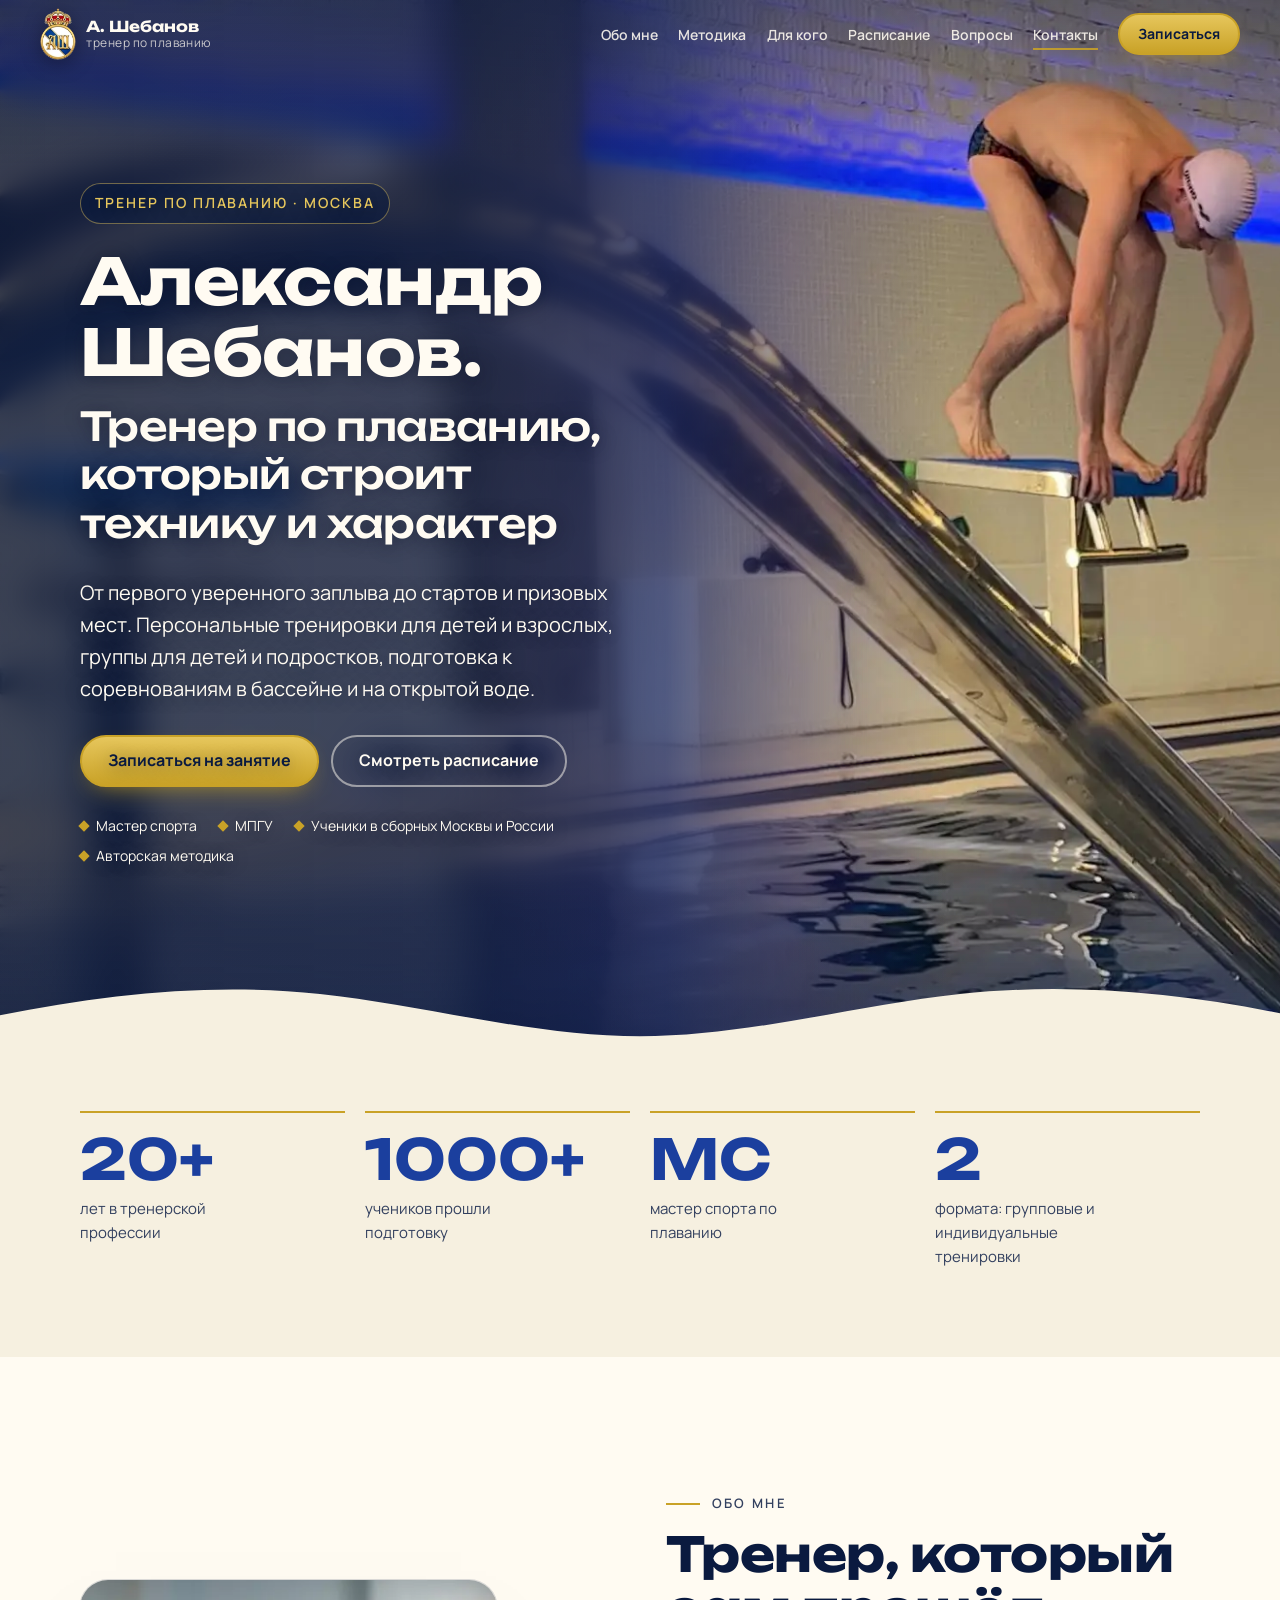
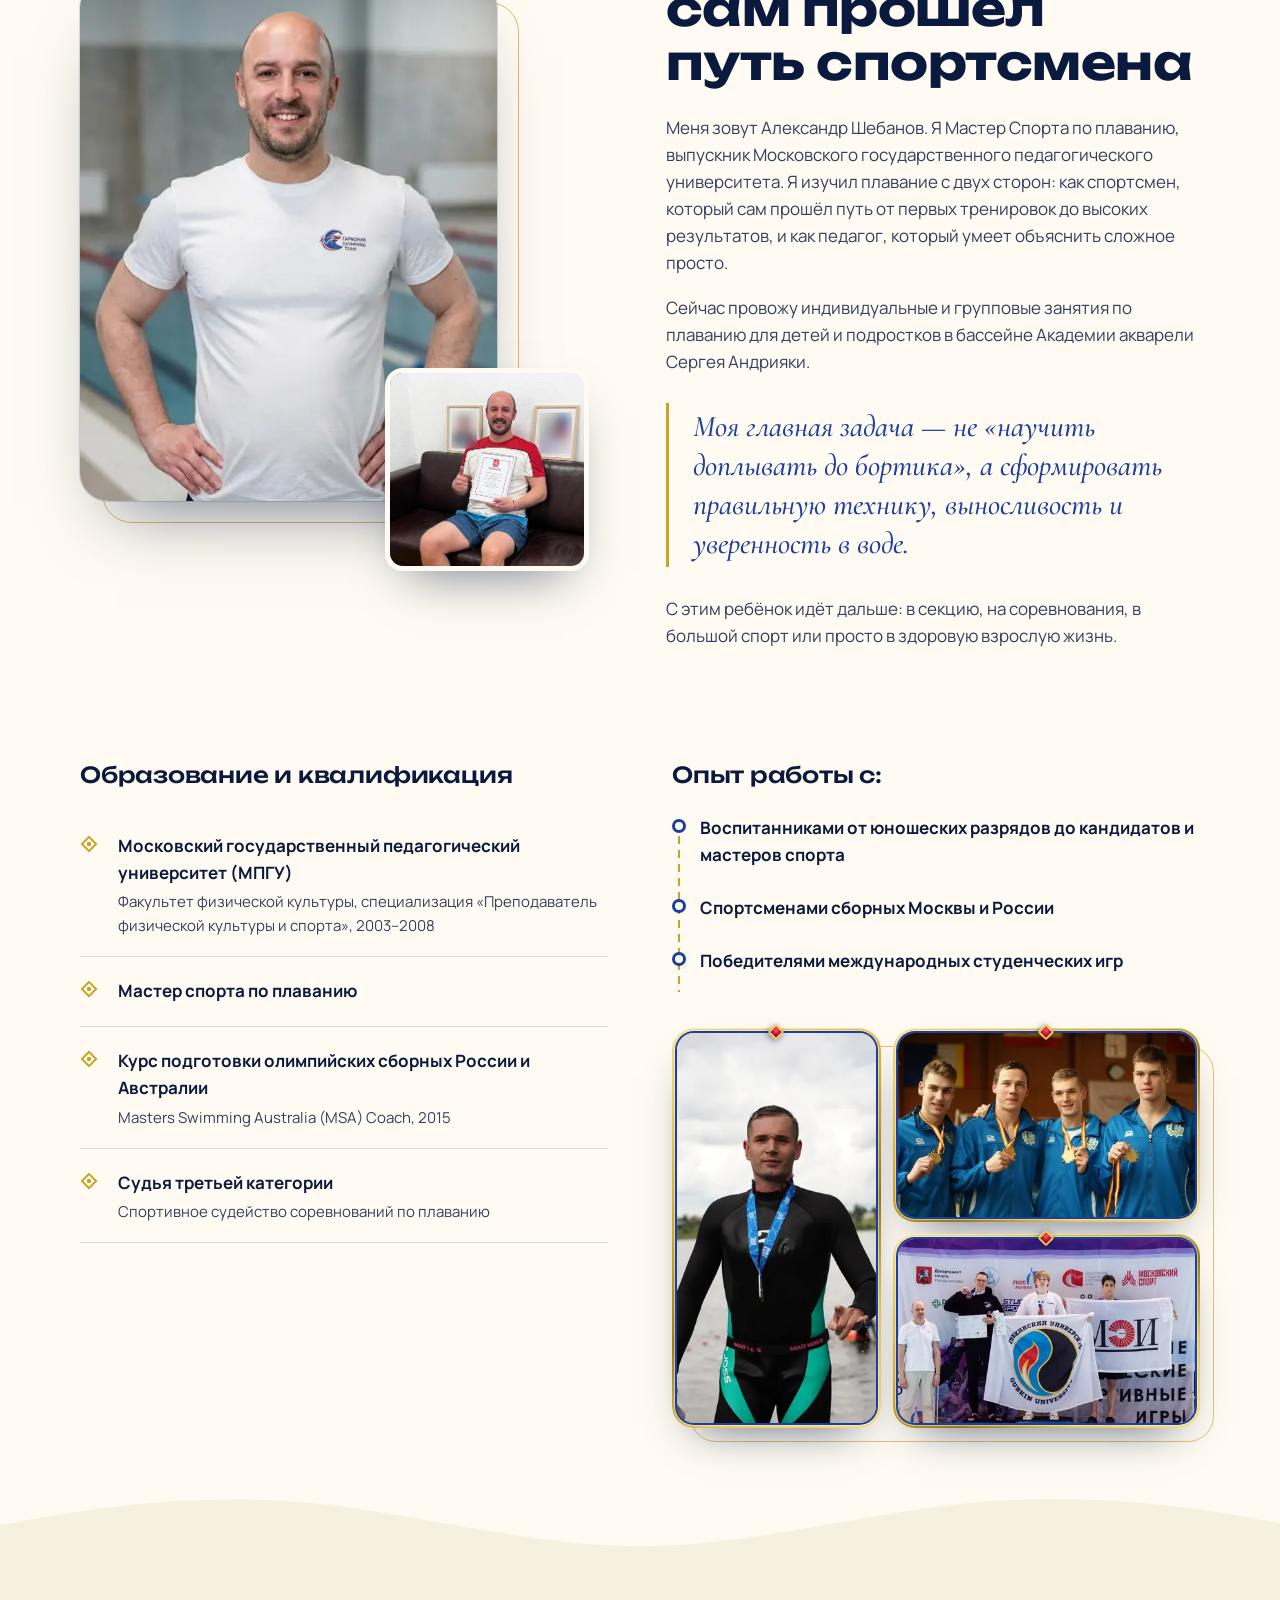
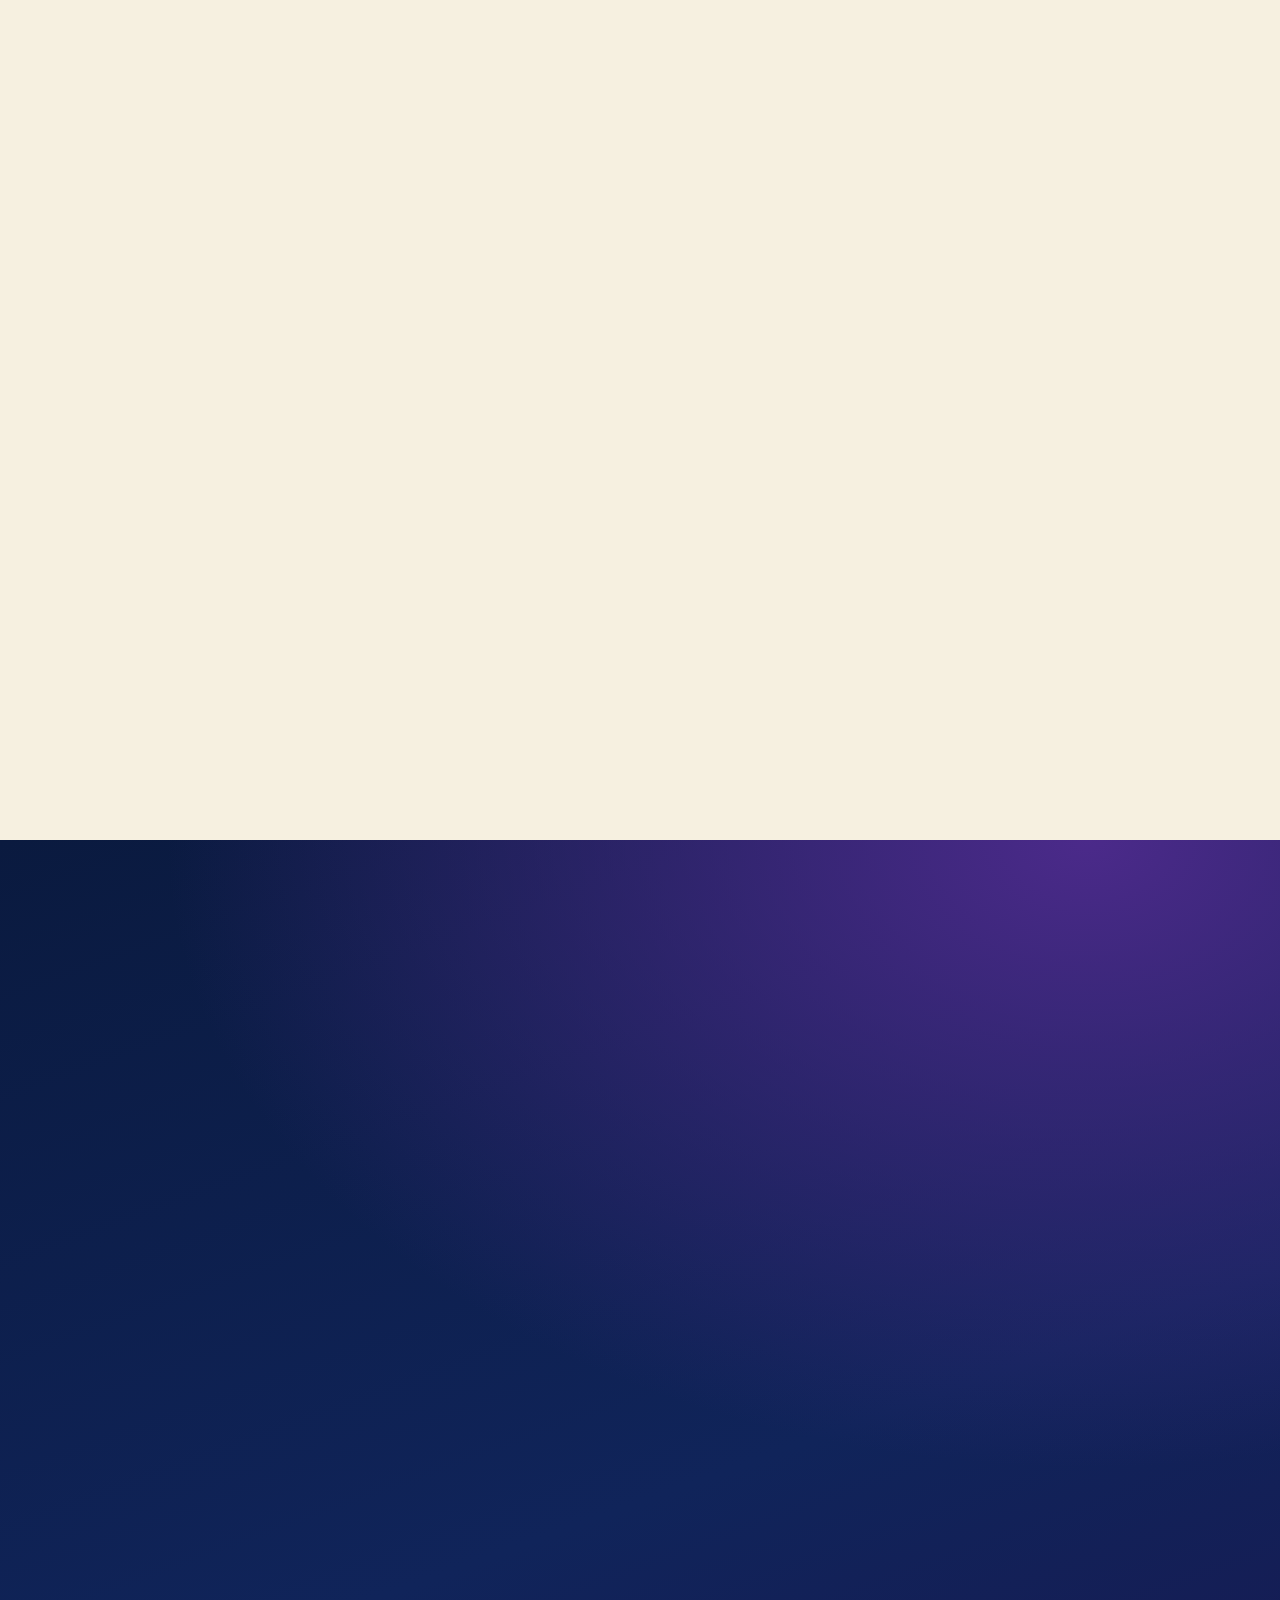
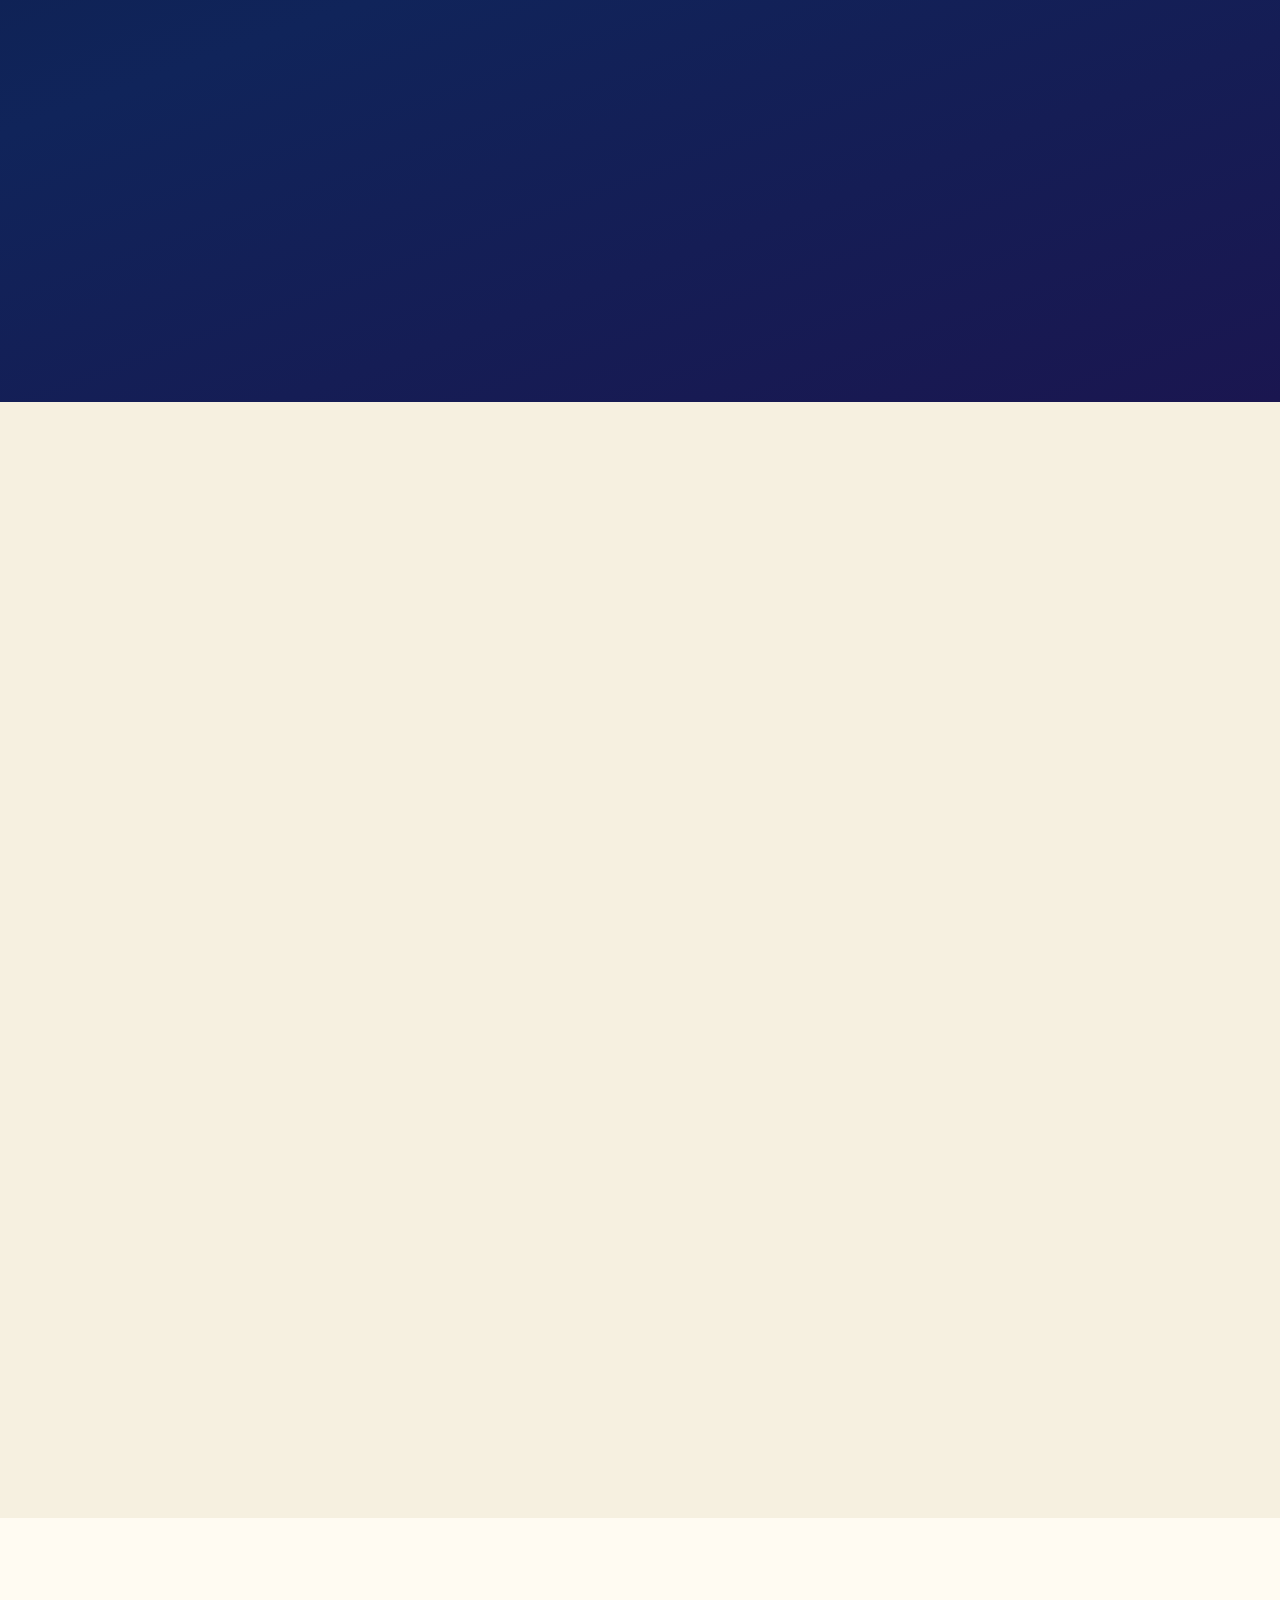
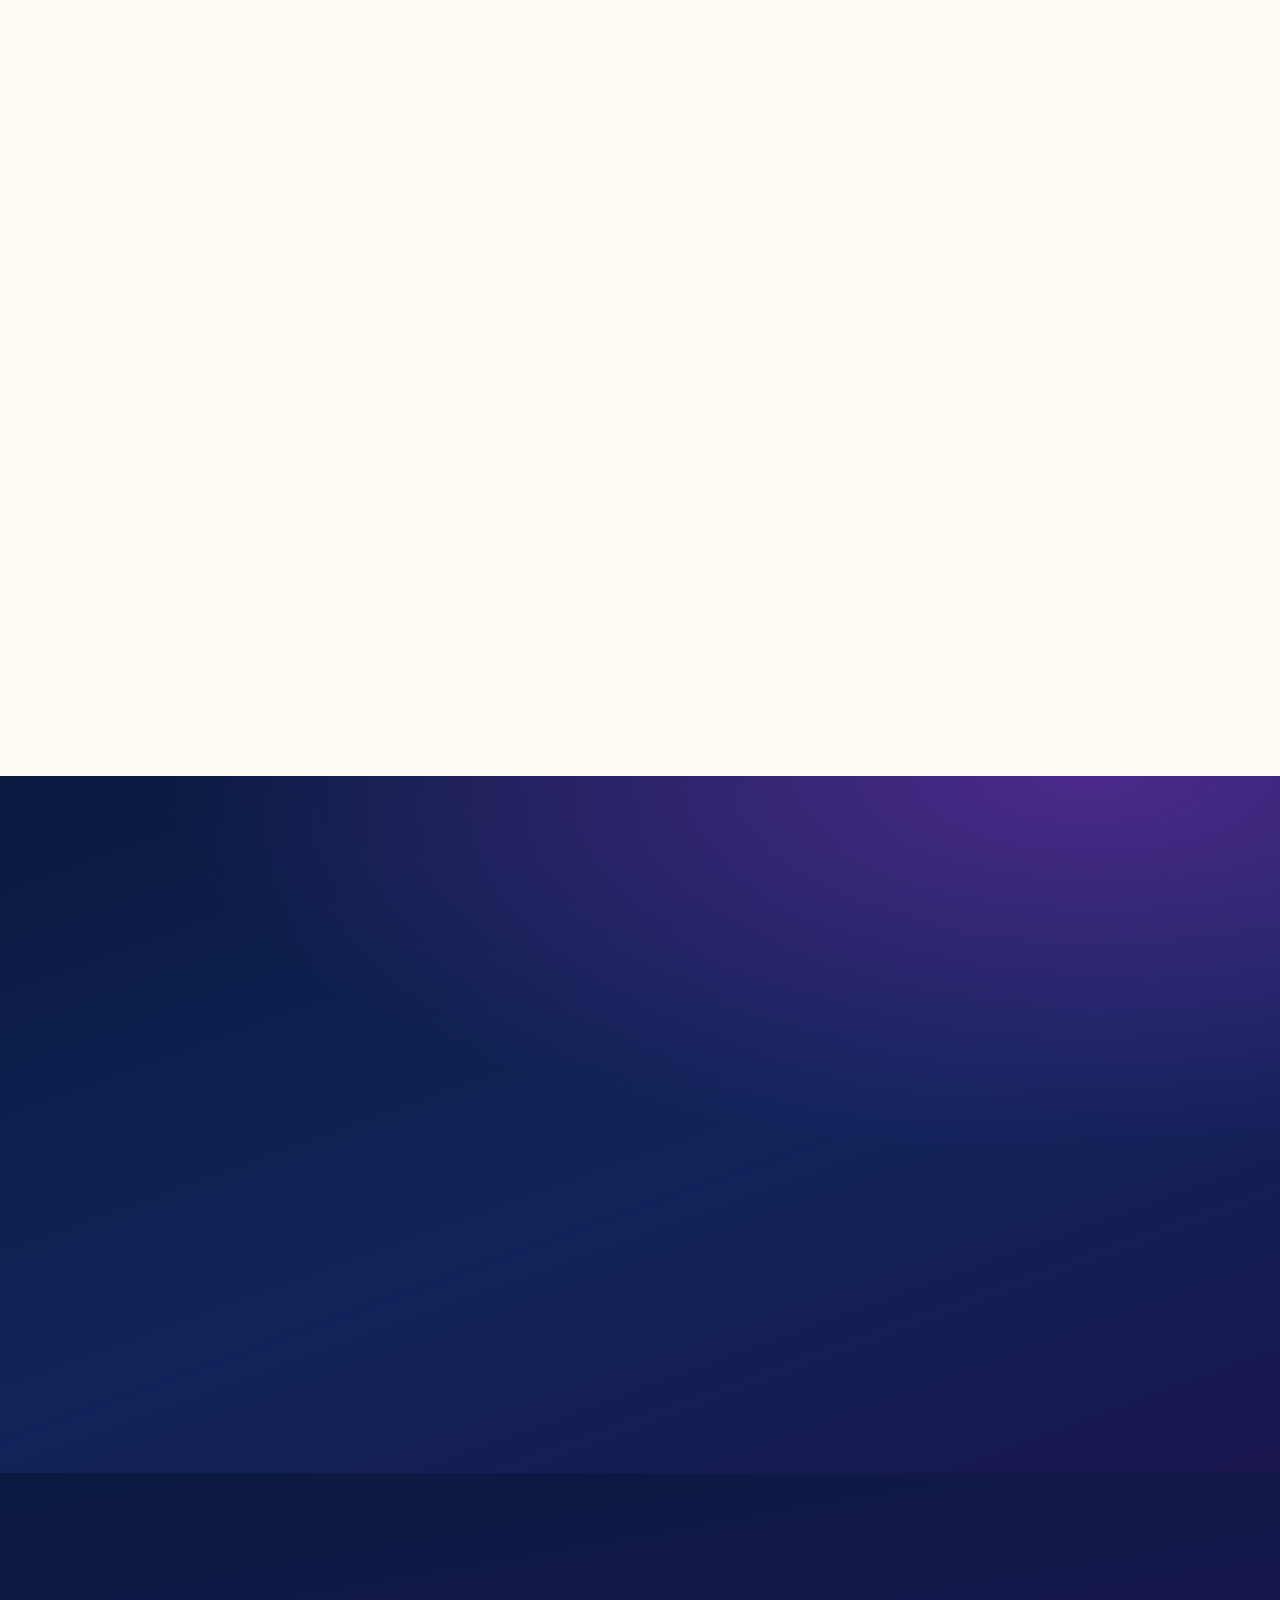
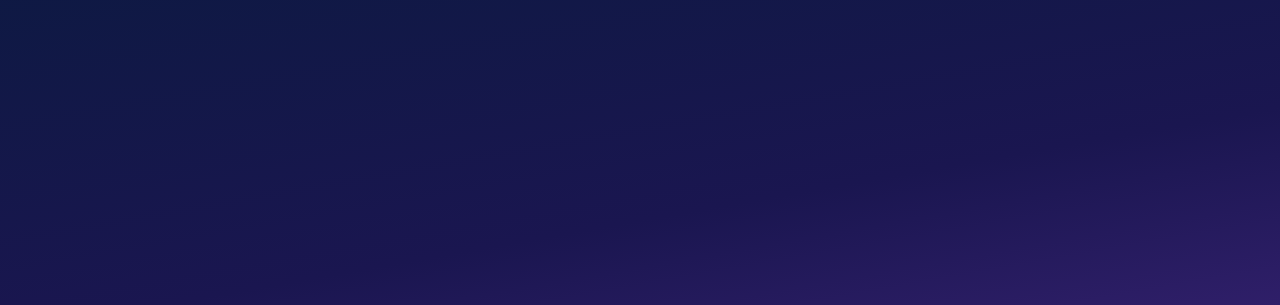
==== index.html @ d94d2ab5 "Расписание: интерактивная карта Яндекса и кнопка маршрута под ней Co-Authored-By: Claude Opus 5.5 <n" ====
<!doctype html>
<html lang="ru">
<head>
<meta charset="utf-8">
<meta name="viewport" content="width=device-width, initial-scale=1">
<title>Тренер по плаванию в Москве — Александр Шебанов | Мастер спорта, индивидуальные и групповые занятия</title>
<meta name="description" content="Александр Шебанов, мастер спорта по плаванию, стаж более 20 лет. Персональные тренировки для детей и взрослых, группы для детей и подростков, подготовка к соревнованиям, открытой воде и триатлону.">
<!-- [УТОЧНИТЬ: домен] заменить https://example.ru на реальный домен здесь, в og:url, og:image, sitemap.xml и robots.txt -->
<link rel="canonical" href="https://example.ru/">
<meta name="theme-color" content="#0A1A3F">
<link rel="icon" href="assets/img/favicon.ico" sizes="any">
<link rel="icon" href="assets/img/favicon-32.png" type="image/png" sizes="32x32">
<link rel="apple-touch-icon" href="assets/img/apple-touch-icon.png">

<meta property="og:type" content="website">
<meta property="og:locale" content="ru_RU">
<meta property="og:title" content="Александр Шебанов — тренер по плаванию в Москве">
<meta property="og:description" content="Мастер спорта по плаванию, стаж более 20 лет. Персональные и групповые тренировки, подготовка к соревнованиям и открытой воде.">
<meta property="og:url" content="https://example.ru/">
<meta property="og:image" content="https://example.ru/assets/img/og-cover.jpg">
<meta property="og:image:width" content="1200">
<meta property="og:image:height" content="630">
<meta name="twitter:card" content="summary_large_image">
<meta name="twitter:title" content="Александр Шебанов — тренер по плаванию в Москве">
<meta name="twitter:description" content="Мастер спорта по плаванию, стаж более 20 лет. Персональные и групповые тренировки.">
<meta name="twitter:image" content="https://example.ru/assets/img/og-cover.jpg">

<!-- Предзагрузка: шрифты заголовков и текста (кириллица) и обложка видео под размер экрана -->
<link rel="preload" as="font" type="font/woff2" href="assets/fonts/unbounded-cyrillic.woff2" crossorigin>
<link rel="preload" as="font" type="font/woff2" href="assets/fonts/manrope-cyrillic.woff2" crossorigin>
<link rel="preload" as="image" type="image/webp" href="assets/video/hero-poster.webp?v=c04704e5" media="(min-width: 1100px)" fetchpriority="high">
<link rel="preload" as="image" type="image/webp" href="assets/video/hero-poster-720.webp?v=66389ddc" media="(max-width: 1099px)" fetchpriority="high">
<!-- CSS_START: стили встраиваются сборкой (python tools/build.py) из assets/css/fonts.css + style.css -->
<style>@font-face{font-family:Cormorant Garamond;font-style:italic;font-weight:500;font-display:swap;src:url(assets/fonts/cormorant-garamond-cyrillic-italic.woff2) format("woff2");unicode-range:U+0301,U+0400-045F,U+0490-0491,U+04B0-04B1,U+2116}@font-face{font-family:Cormorant Garamond;font-style:italic;font-weight:500;font-display:swap;src:url(assets/fonts/cormorant-garamond-latin-italic.woff2) format("woff2");unicode-range:U+0000-00FF,U+0131,U+0152-0153,U+02BB-02BC,U+02C6,U+02DA,U+02DC,U+0304,U+0308,U+0329,U+2000-206F,U+20AC,U+2122,U+2191,U+2193,U+2212,U+2215,U+FEFF,U+FFFD}@font-face{font-family:Manrope;font-style:normal;font-weight:400;font-display:swap;src:url(assets/fonts/manrope-cyrillic.woff2) format("woff2");unicode-range:U+0301,U+0400-045F,U+0490-0491,U+04B0-04B1,U+2116}@font-face{font-family:Manrope;font-style:normal;font-weight:400;font-display:swap;src:url(assets/fonts/manrope-latin.woff2) format("woff2");unicode-range:U+0000-00FF,U+0131,U+0152-0153,U+02BB-02BC,U+02C6,U+02DA,U+02DC,U+0304,U+0308,U+0329,U+2000-206F,U+20AC,U+2122,U+2191,U+2193,U+2212,U+2215,U+FEFF,U+FFFD}@font-face{font-family:Manrope;font-style:normal;font-weight:500;font-display:swap;src:url(assets/fonts/manrope-cyrillic.woff2) format("woff2");unicode-range:U+0301,U+0400-045F,U+0490-0491,U+04B0-04B1,U+2116}@font-face{font-family:Manrope;font-style:normal;font-weight:500;font-display:swap;src:url(assets/fonts/manrope-latin.woff2) format("woff2");unicode-range:U+0000-00FF,U+0131,U+0152-0153,U+02BB-02BC,U+02C6,U+02DA,U+02DC,U+0304,U+0308,U+0329,U+2000-206F,U+20AC,U+2122,U+2191,U+2193,U+2212,U+2215,U+FEFF,U+FFFD}@font-face{font-family:Manrope;font-style:normal;font-weight:600;font-display:swap;src:url(assets/fonts/manrope-cyrillic.woff2) format("woff2");unicode-range:U+0301,U+0400-045F,U+0490-0491,U+04B0-04B1,U+2116}@font-face{font-family:Manrope;font-style:normal;font-weight:600;font-display:swap;src:url(assets/fonts/manrope-latin.woff2) format("woff2");unicode-range:U+0000-00FF,U+0131,U+0152-0153,U+02BB-02BC,U+02C6,U+02DA,U+02DC,U+0304,U+0308,U+0329,U+2000-206F,U+20AC,U+2122,U+2191,U+2193,U+2212,U+2215,U+FEFF,U+FFFD}@font-face{font-family:Manrope;font-style:normal;font-weight:700;font-display:swap;src:url(assets/fonts/manrope-cyrillic.woff2) format("woff2");unicode-range:U+0301,U+0400-045F,U+0490-0491,U+04B0-04B1,U+2116}@font-face{font-family:Manrope;font-style:normal;font-weight:700;font-display:swap;src:url(assets/fonts/manrope-latin.woff2) format("woff2");unicode-range:U+0000-00FF,U+0131,U+0152-0153,U+02BB-02BC,U+02C6,U+02DA,U+02DC,U+0304,U+0308,U+0329,U+2000-206F,U+20AC,U+2122,U+2191,U+2193,U+2212,U+2215,U+FEFF,U+FFFD}@font-face{font-family:Unbounded;font-style:normal;font-weight:500;font-display:swap;src:url(assets/fonts/unbounded-cyrillic.woff2) format("woff2");unicode-range:U+0301,U+0400-045F,U+0490-0491,U+04B0-04B1,U+2116}@font-face{font-family:Unbounded;font-style:normal;font-weight:500;font-display:swap;src:url(assets/fonts/unbounded-latin.woff2) format("woff2");unicode-range:U+0000-00FF,U+0131,U+0152-0153,U+02BB-02BC,U+02C6,U+02DA,U+02DC,U+0304,U+0308,U+0329,U+2000-206F,U+20AC,U+2122,U+2191,U+2193,U+2212,U+2215,U+FEFF,U+FFFD}@font-face{font-family:Unbounded;font-style:normal;font-weight:700;font-display:swap;src:url(assets/fonts/unbounded-cyrillic.woff2) format("woff2");unicode-range:U+0301,U+0400-045F,U+0490-0491,U+04B0-04B1,U+2116}@font-face{font-family:Unbounded;font-style:normal;font-weight:700;font-display:swap;src:url(assets/fonts/unbounded-latin.woff2) format("woff2");unicode-range:U+0000-00FF,U+0131,U+0152-0153,U+02BB-02BC,U+02C6,U+02DA,U+02DC,U+0304,U+0308,U+0329,U+2000-206F,U+20AC,U+2122,U+2191,U+2193,U+2212,U+2215,U+FEFF,U+FFFD}:root{--cream: #F6F0E0;--white: #FFFBF2;--gold: #C9A227;--gold-l: #E6C65C;--navy: #0A1A3F;--royal: #1B3F9E;--violet: #4B2A8A;--violet-l: #6A47B5;--ink: #0A1A3F;--ink-soft: #33405F;--line: rgba(10, 26, 63, .14);--todo-bg: #FFE45C;--font-head: "Unbounded", "Arial Black", system-ui, sans-serif;--font-body: "Manrope", system-ui, -apple-system, "Segoe UI", sans-serif;--font-quote: "Cormorant Garamond", Georgia, serif;--radius: 18px;--gutter: clamp(16px, 4vw, 40px);--section: clamp(72px, 10vw, 128px);--header-h: 68px;--ease: cubic-bezier(.22, .8, .24, 1)}*,*:before,*:after{box-sizing:border-box}html{scroll-behavior:smooth;scroll-padding-top:calc(var(--header-h) + 12px);-webkit-text-size-adjust:100%}body{margin:0;font:400 17px/1.6 var(--font-body);color:var(--ink);background:var(--white);overflow-x:hidden}img{max-width:100%;height:auto;display:block}a{color:var(--royal);text-underline-offset:3px}button{font:inherit;cursor:pointer}h1,h2,h3{font-family:var(--font-head);font-weight:700;line-height:1.12;margin:0 0 .5em;letter-spacing:-.01em;text-wrap:balance}h2{font-size:clamp(24px,4.4vw,48px);overflow-wrap:break-word;hyphens:auto;-webkit-hyphens:auto}.container>*,[class*=__grid]>*{min-width:0}.h3{font-size:clamp(18px,2vw,22px);font-weight:500;margin-bottom:1.2em}p{margin:0 0 1em}ul,ol{margin:0;padding:0;list-style:none}:focus-visible{outline:3px solid var(--gold);outline-offset:3px;border-radius:6px}.container{width:min(1200px,100%);margin-inline:auto;padding-inline:var(--gutter)}.section{position:relative;padding-block:var(--section)}.visually-hidden,.sprite{position:absolute!important;width:1px;height:1px;overflow:hidden;clip:rect(0 0 0 0);white-space:nowrap}.skip{position:absolute;left:12px;top:-60px;z-index:100;background:var(--gold);color:var(--navy);padding:10px 16px;border-radius:10px;font-weight:700}.skip:focus{top:12px}.todo,[data-todo]{background:var(--todo-bg);color:#1d1600;font:600 .82em/1.4 var(--font-body);padding:.08em .45em;border-radius:5px;box-decoration-break:clone;-webkit-box-decoration-break:clone;letter-spacing:0}.kicker{display:inline-flex;align-items:center;gap:12px;font:600 13px/1 var(--font-body);letter-spacing:.18em;text-transform:uppercase;color:var(--royal);margin-bottom:18px}.kicker:before{content:"";width:34px;height:2px;background:var(--gold)}.kicker--gold{color:var(--gold-l)}.lead{font-size:clamp(17px,1.6vw,20px);color:var(--ink-soft);max-width:46ch}.lead--wide{max-width:68ch}.dark .lead{color:#fffbf2d1}.btn{--b: var(--gold);display:inline-flex;align-items:center;justify-content:center;gap:10px;min-height:52px;padding:14px 26px;border-radius:999px;font:700 16px/1.1 var(--font-body);text-decoration:none;text-align:center;border:2px solid var(--b);transition:transform .25s var(--ease),background .25s,color .25s,box-shadow .25s}.btn--sm{min-height:42px;padding:10px 18px;font-size:14px}.btn--gold{background:linear-gradient(180deg,var(--gold-l),var(--gold));color:var(--navy);box-shadow:0 10px 26px -12px #c9a227e6}.btn--gold:hover{transform:translateY(-2px);box-shadow:0 16px 30px -12px #c9a227}.btn--ghost{background:transparent;color:var(--white);--b: rgba(255, 251, 242, .5)}.btn--ghost:hover{--b: var(--gold-l);color:var(--gold-l)}.btn--outline{background:transparent;color:var(--royal);--b: var(--royal)}.btn--outline:hover{background:var(--royal);color:var(--white)}.btn[aria-disabled=true]{opacity:.75;cursor:not-allowed;filter:grayscale(.4);box-shadow:none;transform:none}.link-gold{color:var(--gold-l);font-weight:600}.dark{background:radial-gradient(120% 90% at 85% 0%,var(--violet) 0%,rgba(75,42,138,0) 60%),linear-gradient(160deg,var(--navy) 0%,#10245a 55%,#1a1650 100%);color:var(--white);position:relative;isolation:isolate}.dark h2,.dark h3{color:var(--white)}.lanes:before{content:"";position:absolute;inset:0;z-index:-1;pointer-events:none;background-image:repeating-linear-gradient(90deg,transparent 0 calc(12.5% - 1px),rgba(230,198,92,.13) calc(12.5% - 1px) 12.5%);mask-image:linear-gradient(180deg,transparent,#000 25%,#000 75%,transparent)}.caustics{position:absolute;inset:-20%;z-index:-1;pointer-events:none;opacity:.32;mix-blend-mode:screen;background:radial-gradient(closest-side,rgba(230,198,92,.28),transparent 70%) 10% 20% / 38% 30% no-repeat,radial-gradient(closest-side,rgba(120,160,255,.22),transparent 70%) 80% 60% / 46% 36% no-repeat,radial-gradient(closest-side,rgba(255,255,255,.14),transparent 70%) 40% 90% / 30% 26% no-repeat;animation:drift 18s ease-in-out infinite alternate}.caustics--soft{opacity:.22}@keyframes drift{to{transform:translate3d(4%,-3%,0) scale(1.08)}}.wave{position:absolute;left:0;width:100%;height:clamp(36px,6vw,80px);bottom:-1px;fill:currentColor;pointer-events:none;display:block}.wave--top{top:-1px;bottom:auto;transform:scaleY(-1)}.wave--animated{width:200%;animation:wave 22s linear infinite}.wave--slow{animation-duration:34s}@keyframes wave{to{transform:translate(-50%)}}.wave--animated use{transform:none}.header{position:fixed;inset:0 0 auto;z-index:50;transition:background .3s,box-shadow .3s}.header.is-scrolled,.header.menu-open{background:#0a1a3ff0;backdrop-filter:blur(12px);box-shadow:0 10px 30px -18px #0009}.header__inner{height:var(--header-h);display:flex;align-items:center;gap:20px;width:min(1320px,100%);margin-inline:auto;padding-inline:var(--gutter)}.logo{display:flex;align-items:center;gap:10px;text-decoration:none;color:var(--white);margin-right:auto}.logo__mark{display:block;flex:none}.logo__mark img{width:auto;height:52px;filter:drop-shadow(0 4px 10px rgba(0,0,0,.35))}.logo__text{display:flex;flex-direction:column;line-height:1.1}.logo__text b{font:700 15px/1.1 var(--font-head)}.logo__text small{font-size:12px;opacity:.75;letter-spacing:.04em}.nav ul{display:flex;gap:clamp(12px,1.6vw,24px)}.nav a{color:var(--white);text-decoration:none;font-weight:600;font-size:14px;opacity:.88;position:relative;padding-block:6px}.nav a:after{content:"";position:absolute;left:0;right:0;bottom:0;height:2px;background:var(--gold);transform:scaleX(0);transform-origin:left;transition:transform .3s var(--ease)}.nav a:hover{opacity:1}.nav a:hover:after,.nav a.is-active:after{transform:scaleX(1)}.burger{display:none;width:46px;height:46px;border:0;background:transparent;padding:11px;border-radius:12px}.burger span{display:block;height:2px;background:var(--white);margin-block:5px;transition:transform .3s,opacity .3s}.burger[aria-expanded=true] span:nth-child(1){transform:translateY(7px) rotate(45deg)}.burger[aria-expanded=true] span:nth-child(2){opacity:0}.burger[aria-expanded=true] span:nth-child(3){transform:translateY(-7px) rotate(-45deg)}.progress{position:absolute;left:0;right:0;bottom:-3px;height:3px;pointer-events:none}.progress__bar{height:100%;width:100%;background:linear-gradient(90deg,var(--gold),var(--gold-l));transform-origin:left;transform:scaleX(var(--p, 0))}.progress__swimmer{position:absolute;top:-9px;left:0;width:34px;height:13px;color:var(--gold-l);fill:var(--gold-l);transform:translate(calc(var(--p, 0) * (100vw - 40px)));opacity:0;transition:opacity .3s}.header.is-scrolled .progress__swimmer{opacity:1}@media (max-width: 1080px){.burger{display:block}.header__cta{display:none}.nav{position:fixed;inset:var(--header-h) 0 auto;background:#0a1a3ffa;max-height:calc(100dvh - var(--header-h));overflow:auto;transform:translateY(-8px);opacity:0;visibility:hidden;transition:opacity .25s,transform .25s,visibility .25s}.nav.is-open{opacity:1;visibility:visible;transform:none}.nav ul{flex-direction:column;gap:0;padding:8px var(--gutter) 24px}.nav a{display:block;font-size:18px;padding:14px 0;border-bottom:1px solid rgba(255,255,255,.08)}}.hero{padding:calc(var(--header-h) + clamp(40px,9vw,120px)) 0 clamp(110px,14vw,180px);overflow:hidden;min-height:min(100svh,920px);display:flex;flex-direction:column;justify-content:center}.hero__grid{display:grid}.hero__text{max-width:720px;text-shadow:0 2px 18px rgba(6,14,36,.45)}.hero__media{position:absolute;inset:0;z-index:-4;background:var(--navy) url(assets/video/hero-poster.webp?v=c04704e5) 60% 50% / cover no-repeat}.hero__video{width:100%;height:100%;object-fit:cover;object-position:60% 50%;display:block}.hero__blur{position:absolute;inset:0;z-index:-3;pointer-events:none}.hero__blur--soft{backdrop-filter:blur(6px);-webkit-backdrop-filter:blur(6px);-webkit-mask-image:linear-gradient(90deg,#000 0%,#000 42%,transparent 68%);mask-image:linear-gradient(90deg,#000 0%,#000 42%,transparent 68%)}.hero__blur--strong{backdrop-filter:blur(18px);-webkit-backdrop-filter:blur(18px);-webkit-mask-image:linear-gradient(90deg,#000 0%,#000 34%,transparent 58%);mask-image:linear-gradient(90deg,#000 0%,#000 34%,transparent 58%)}.hero__overlay{position:absolute;inset:0;z-index:-2;pointer-events:none;background:linear-gradient(180deg,rgba(10,26,63,.3) 0%,transparent 16%,transparent 82%,rgba(10,26,63,.4) 100%),linear-gradient(90deg,#0a1a3fa8,#0c1c48a3 32%,#16246699 50%,#28267847 60%,#28267800 71%)}@media (min-width: 1100px){.hero__text{max-width:560px}}@media (min-width: 1100px) and (max-width: 1349px){.hero__overlay{background:linear-gradient(180deg,rgba(10,26,63,.3) 0%,transparent 16%,transparent 82%,rgba(10,26,63,.4) 100%),linear-gradient(90deg,#0a1a3fc2,#0c1c48bd 35%,#162466b3 52%,#28267859 62%,#28267800 74%)}}@media (max-width: 1099px) and (orientation: portrait){.hero{display:block;min-height:0;padding-top:0;background:linear-gradient(180deg,#0c2a6e,#0d2766 34%,#0f2459 62%,#161c55)}.hero__media{position:relative;inset:auto;z-index:0;width:100%;aspect-ratio:1 / 1;max-height:64svh;background-image:url(assets/video/hero-poster-720.webp?v=66389ddc);background-position:60% 50%;background-color:#0c2a6e;-webkit-mask-image:linear-gradient(180deg,transparent 0,#000 15%,#000 68%,transparent 100%);mask-image:linear-gradient(180deg,transparent 0,#000 15%,#000 68%,transparent 100%)}.hero__video{object-position:60% 50%;filter:saturate(.88) brightness(.94)}.hero__media:after{content:"";position:absolute;inset:0;pointer-events:none;background:radial-gradient(120% 90% at 70% 45%,#0c2a6e00 40%,#0c2a6e8c),#1b348c29}.hero__blur,.hero__overlay{display:none}.hero .container{position:relative;z-index:1;margin-top:-16vw}.hero .eyebrow{background:#0a1a3fd1}.hero__toggle{right:var(--gutter);bottom:auto;top:calc(var(--header-h) + 10px)}}@media (max-width: 1099px) and (orientation: landscape){.hero__media,.hero__blur,.hero__overlay{bottom:auto;height:100svh}.hero__media{background-image:url(assets/video/hero-poster-720.webp?v=66389ddc)}.hero__text{max-width:58%}.hero__blur--soft{-webkit-mask-image:linear-gradient(90deg,#000 0%,#000 60%,transparent 82%);mask-image:linear-gradient(90deg,#000 0%,#000 60%,transparent 82%)}.hero__blur--strong{-webkit-mask-image:linear-gradient(90deg,#000 0%,#000 50%,transparent 72%);mask-image:linear-gradient(90deg,#000 0%,#000 50%,transparent 72%)}.hero__overlay{background:linear-gradient(180deg,rgba(10,26,63,.35) 0%,transparent 18%,transparent 62%,rgba(12,28,72,.9) 100%),linear-gradient(90deg,#0a1a3fc7,#0c1c48c2 45%,#162466b8 62%,#28267859,#28267800 86%)}}.hero .eyebrow{background:#0a1a3f8c}.hero__toggle{position:absolute;right:max(16px,calc((100vw - 1200px)/2 + 16px));bottom:clamp(70px,9vw,110px);z-index:2;width:40px;height:40px;border-radius:50%;display:grid;place-items:center;padding:0;color:var(--white);background:#0a1a3f8c;border:1px solid rgba(255,251,242,.35);backdrop-filter:blur(8px);-webkit-backdrop-filter:blur(8px);transition:background .2s,border-color .2s}.hero__toggle[hidden]{display:none}.hero__toggle:hover{background:#0a1a3fcc;border-color:var(--gold-l)}.hero__toggle svg{width:16px;height:16px;fill:currentColor}.hero__toggle .i-play{display:none}.hero__toggle[aria-pressed=true] .i-play{display:block}.hero__toggle[aria-pressed=true] .i-pause{display:none}.eyebrow{display:inline-block;font-weight:600;font-size:14px;letter-spacing:.14em;text-transform:uppercase;color:var(--gold-l);border:1px solid rgba(230,198,92,.45);padding:8px 14px;border-radius:999px;margin-bottom:22px}.hero h1{font-size:clamp(30px,5.4vw,64px);margin-bottom:.45em}.h1-accent{display:block;font-weight:500;font-size:.62em;line-height:1.22;color:var(--white);margin-top:.35em}.hero__lead{font-size:clamp(17px,1.6vw,20px);color:var(--white);max-width:52ch}.hero__actions{display:flex;flex-wrap:wrap;gap:12px;margin:30px 0 28px}.trust{display:flex;flex-wrap:wrap;gap:8px 22px;font-size:14px;color:var(--white)}.trust li{display:flex;align-items:center;gap:8px}.trust li:before{content:"";width:8px;height:8px;transform:rotate(45deg);background:var(--gold);flex:none}.stats{background:var(--cream);padding:clamp(40px,6vw,64px) 0 clamp(56px,7vw,88px)}.stats__grid{display:grid;grid-template-columns:repeat(2,1fr);gap:32px 20px}.stat{border-top:2px solid var(--gold);padding-top:18px}.stat__num{font:700 clamp(34px,5vw,56px)/1 var(--font-head);color:var(--royal);margin-bottom:10px}.stat__num .todo{font-size:14px;vertical-align:middle}.stat__label{color:var(--ink-soft);font-size:15px;margin:0;max-width:22ch}@media (min-width: 900px){.stats__grid{grid-template-columns:repeat(4,1fr)}}.about{background:var(--white)}.about__grid{display:grid;gap:clamp(40px,6vw,80px);align-items:center}.about__media{position:relative;padding-right:18%}.portrait{margin:0;position:relative;isolation:isolate}.portrait:before{content:"";position:absolute;inset:22px -22px -22px 22px;border:1.5px solid rgba(201,162,39,.7);border-radius:30px;z-index:-1}.portrait:after{content:"";position:absolute;inset:10% -12% -4%;background:radial-gradient(closest-side,rgba(106,71,181,.28),rgba(27,63,158,.14) 55%,transparent 75%);filter:blur(24px);z-index:-2}.portrait__shot{position:relative;border-radius:28px;overflow:hidden;box-shadow:0 40px 70px -36px #0a1a3f99,0 0 0 1px var(--line)}.portrait__shot img{width:100%;aspect-ratio:4 / 5;object-fit:cover;object-position:50% 18%}.about__media{padding-bottom:70px}.about__main{width:min(100%,440px)}.about__second{position:absolute;right:0;bottom:0;width:40%;margin:0;border-radius:18px;overflow:hidden;border:5px solid var(--white);box-shadow:0 24px 50px -24px #0a1a3f99}.about__second img{aspect-ratio:1 / 1;object-fit:cover;object-position:40% 45%;width:100%}.about__text p{color:var(--ink-soft)}.about__text h2{color:var(--navy)}.quote{margin:28px 0;padding:4px 0 4px 24px;border-left:3px solid var(--gold);font:italic 500 clamp(22px,2.4vw,30px)/1.3 var(--font-quote);color:var(--royal)}.about__lower{display:grid;gap:48px;margin-top:clamp(56px,8vw,96px)}@media (min-width: 960px){.about__grid{grid-template-columns:1fr 1.05fr}.about__lower{grid-template-columns:1fr 1fr;gap:64px}}.edu{display:grid;gap:2px}.edu li{display:grid;grid-template-columns:22px 1fr;gap:4px 16px;padding:18px 0;border-bottom:1px solid var(--line)}.edu li:before{content:"";grid-row:span 2;width:12px;height:12px;margin:6px 0 0 3px;transform:rotate(45deg);border:2px solid var(--gold);background:radial-gradient(circle,var(--gold) 0 2px,transparent 2.5px)}.edu b{font-weight:700}.edu span{color:var(--ink-soft);font-size:15px}.timeline{position:relative;padding-left:28px}.timeline:before{content:"";position:absolute;left:6px;top:8px;bottom:8px;width:2px;background:repeating-linear-gradient(180deg,var(--gold) 0 8px,transparent 8px 14px)}.timeline li{position:relative;padding-bottom:26px}.timeline li:before{content:"";position:absolute;left:-28px;top:5px;width:14px;height:14px;border-radius:50%;background:var(--white);border:3px solid var(--royal)}.timeline .period{font:600 13px/1 var(--font-body);letter-spacing:.12em;text-transform:uppercase;color:var(--royal);display:block;margin-bottom:6px}.timeline b{display:block}.timeline span.role{color:var(--ink-soft);font-size:15px}.exp-photos{position:relative;isolation:isolate;display:grid;grid-template-columns:.85fr 1.25fr;grid-template-rows:1fr 1fr;gap:12px;margin-top:28px;height:clamp(300px,34vw,400px)}.exp-photos:before{content:"";position:absolute;inset:18px -14px -14px 18px;border:1.5px solid rgba(201,162,39,.6);border-radius:26px;z-index:-1}.exp-photos__item{position:relative;margin:0;min-width:0;min-height:0;padding:5px;border-radius:22px;background:linear-gradient(145deg,#f4dc8a 0%,var(--gold-l) 18%,var(--gold) 42%,#9c7a17 58%,var(--gold-l) 78%,#f4dc8a 100%);box-shadow:0 22px 44px -26px #0a1a3fbf,inset 0 1px #ffffff8c}.exp-photos__item--tall{grid-row:1 / span 2}.exp-photos__item picture{display:block;width:100%;height:100%;overflow:hidden;border-radius:17px;box-shadow:0 0 0 2px var(--royal),0 0 0 3px #fffbf280}.exp-photos__item img{display:block;width:100%;height:100%;object-fit:cover;object-position:50% 30%;transition:transform .8s var(--ease)}.exp-photos__item:hover img{transform:scale(1.05)}.exp-photos__item:after{content:"";position:absolute;top:-2px;left:50%;z-index:2;width:12px;height:12px;transform:translate(-50%) rotate(45deg);border-radius:2px;border:2px solid var(--gold-l);background:radial-gradient(circle at 35% 35%,#ff5a6e,#c8102e 55%,#7d0618);box-shadow:0 2px 6px #0a1a3f80}.method{background:var(--cream);padding-bottom:clamp(16px,3vw,32px)}.method h2{color:var(--navy);max-width:20ch}.lane-steps{counter-reset:step;margin-top:48px;display:grid;gap:0;border-radius:var(--radius);overflow:hidden;background:var(--white);box-shadow:0 0 0 1px var(--line)}.lane-steps li{counter-increment:step;position:relative;padding:26px 24px 26px 92px;border-bottom:1px solid var(--line);background-image:linear-gradient(90deg,transparent 72px,transparent)}.lane-steps li:last-child{border-bottom:0}.lane-steps li:before{content:counter(step);position:absolute;left:22px;top:22px;width:48px;height:48px;border-radius:50%;display:grid;place-items:center;font:700 18px/1 var(--font-head);color:var(--white);background:linear-gradient(160deg,var(--royal),var(--violet))}.lane-steps li:after{content:"";position:absolute;left:45px;top:74px;bottom:-22px;width:2px;background:repeating-linear-gradient(180deg,var(--gold) 0 6px,transparent 6px 12px)}.lane-steps li:last-child:after{display:none}.lane-steps h3{font-size:18px;margin-bottom:6px;color:var(--navy)}.lane-steps p{margin:0;color:var(--ink-soft);font-size:15.5px}@media (min-width: 900px){.lane-steps{grid-template-columns:repeat(3,1fr)}.lane-steps li{padding:30px 28px 32px;border-right:1px solid var(--line)}.lane-steps li:nth-child(3n){border-right:0}.lane-steps li:nth-child(n+4){border-bottom:0}.lane-steps li:before{position:static;margin-bottom:18px}.lane-steps li:after{inset:54px 28px auto 76px;width:auto;height:2px;background:repeating-linear-gradient(90deg,var(--gold) 0 6px,transparent 6px 12px)}.lane-steps li:last-child:after{display:block}}.principles{margin:48px 0 20px;font:700 clamp(20px,3.4vw,40px)/1.25 var(--font-head);color:var(--royal);display:flex;flex-wrap:wrap;gap:6px 22px;align-items:center}.principles i{width:10px;height:10px;background:var(--gold);transform:rotate(45deg);display:inline-block}.programs{background:var(--cream)}.programs h2{color:var(--navy)}.programs__grid{display:grid;gap:16px;margin-top:36px}.program{position:relative;display:flex;flex-direction:column;padding:28px 26px 24px;border-radius:var(--radius);background:var(--white);box-shadow:0 0 0 1px var(--line);transition:transform .3s var(--ease),box-shadow .3s;overflow:hidden}.program:hover{transform:translateY(-4px);box-shadow:0 0 0 1px var(--line),0 24px 40px -28px #0a1a3f8c}.program__n{font:700 13px/1 var(--font-head);color:var(--gold);letter-spacing:.1em;margin-bottom:18px}.program h3{font-size:20px;color:var(--navy)}.program p{color:var(--ink-soft);font-size:15.5px}.program__meta{margin-top:auto;padding-top:16px;border-top:1px dashed var(--line);font-weight:700;color:var(--royal);font-size:14px}.program--lead{background:linear-gradient(160deg,var(--navy),var(--royal));color:var(--white);box-shadow:none}.program--lead h3{color:var(--white);font-size:24px}.program--lead p{color:#fffbf2db}.program--lead .program__meta{color:var(--gold-l);border-color:#fffbf240}.program--lead .program__n{color:var(--gold-l)}@media (min-width: 700px){.programs__grid{grid-template-columns:repeat(2,1fr)}}.quiz{margin-top:48px;border-radius:24px;padding:clamp(24px,4vw,44px);overflow:hidden}.quiz__head{display:flex;flex-wrap:wrap;justify-content:space-between;align-items:baseline;gap:8px 20px;margin-bottom:22px}.quiz h3{font-size:clamp(20px,2.6vw,28px);margin:0}.quiz__progress{margin:0;font-weight:600;color:var(--gold-l);font-size:14px;letter-spacing:.08em}.quiz__q{font:500 clamp(17px,2vw,21px)/1.35 var(--font-head);margin-bottom:18px}.quiz__opts{display:grid;gap:10px}@media (min-width: 700px){.quiz__opts{grid-template-columns:repeat(auto-fit,minmax(200px,1fr))}}.quiz__opt{text-align:left;padding:16px 18px;border-radius:14px;border:1.5px solid rgba(255,251,242,.28);background:#fffbf20f;color:var(--white);font-weight:600;transition:border-color .2s,background .2s;min-height:56px}.quiz__opt:hover{border-color:var(--gold-l);background:#e6c65c1a}.quiz__result h4{font:700 clamp(20px,2.6vw,28px)/1.2 var(--font-head);color:var(--gold-l);margin:0 0 10px}.quiz__result p{color:#fffbf2e0;max-width:60ch}.quiz__actions{display:flex;flex-wrap:wrap;gap:12px;margin-top:20px}.quiz__restart{background:none;border:0;color:var(--white);text-decoration:underline;text-underline-offset:4px;padding:14px 6px}.schedule{padding-top:calc(var(--section) + 20px);padding-bottom:calc(var(--section) + 30px);overflow:hidden}.schedule__grid{display:grid;gap:36px}.place{margin-top:24px;padding:22px;border-radius:16px;background:#fffbf20f;border:1px solid rgba(230,198,92,.3)}.place__name{font:500 18px/1.35 var(--font-head);margin-bottom:6px}.place__addr{color:#fffbf2d1;margin-bottom:10px}.map{position:relative;margin-top:16px;aspect-ratio:13 / 9;min-height:260px;border-radius:16px;overflow:hidden;border:1px solid rgba(230,198,92,.35);background:#e9e6dd center / cover no-repeat;box-shadow:0 24px 50px -30px #000c}.map iframe{position:absolute;inset:0;display:block;width:100%;height:100%;border:0}.map__route{margin-top:14px;gap:8px}.map__route svg{width:18px;height:18px;fill:currentColor}.table{width:100%;border-collapse:collapse;font-size:17px}.table th{text-align:left;font:600 12px/1 var(--font-body);letter-spacing:.14em;text-transform:uppercase;color:var(--gold-l);padding:0 12px 14px;border-bottom:2px solid var(--gold)}.table td{padding:20px 12px;border-bottom:1px solid rgba(255,251,242,.16)}.table td:nth-child(2){font:700 22px/1 var(--font-head);color:var(--gold-l)}.table tbody tr{transition:background .2s}.table tbody tr:hover{background:#fffbf20d}.schedule__notes{margin-top:18px}.schedule__notes p{margin:0 0 8px;font-size:15px;color:#fffbf2cc}@media (min-width: 960px){.schedule__grid{grid-template-columns:.9fr 1.1fr;gap:72px;align-items:start}}.gallery{background:var(--cream)}.gallery h2{color:var(--navy)}.gallery__grid{display:grid;grid-template-columns:repeat(2,1fr);gap:12px;margin-top:32px}.gallery__grid li{min-width:0}.g-wide{grid-column:1 / -1}.g-item{display:block;width:100%;padding:0;border:0;border-radius:14px;overflow:hidden;background:var(--navy);position:relative}.g-item img{width:100%;aspect-ratio:3 / 4;object-fit:cover;transition:transform .6s var(--ease),opacity .3s}.g-wide .g-item img{aspect-ratio:4 / 3}.g-item:hover img{transform:scale(1.04);opacity:.92}@media (min-width: 900px){.gallery__grid{grid-template-columns:repeat(4,1fr);gap:16px}.g-wide{grid-column:span 2;grid-row:span 2}.g-wide .g-item,.g-wide picture{height:100%}.g-wide .g-item img{height:100%;aspect-ratio:auto}}.lightbox{border:0;padding:0;background:transparent;max-width:100vw;max-height:100dvh;width:100vw;height:100dvh}.lightbox::backdrop{background:#060e24eb}.lightbox[open]{display:grid;place-items:center}.lightbox img{max-width:min(92vw,1100px);max-height:86dvh;width:auto;height:auto;border-radius:12px;box-shadow:0 30px 80px #0009}.lightbox__close,.lightbox__nav{position:fixed;border:0;background:#fffbf21f;color:var(--white);width:52px;height:52px;border-radius:50%;font-size:30px;line-height:1;display:grid;place-items:center}.lightbox__close{top:16px;right:16px}.lightbox__nav{top:50%;transform:translateY(-50%)}.lightbox__prev{left:12px}.lightbox__next{right:12px}.lightbox__close:hover,.lightbox__nav:hover{background:var(--gold);color:var(--navy)}.reviews{background:var(--white)}.reviews__list{display:grid;gap:16px;margin-top:32px}.review{padding:26px;border-radius:var(--radius);background:var(--cream)}.review blockquote{margin:0 0 14px;font:italic 500 21px/1.4 var(--font-quote);color:var(--navy)}@media (min-width: 900px){.reviews__list{grid-template-columns:repeat(3,1fr)}}.faq{background:var(--white)}.faq h2{color:var(--navy)}.faq__grid{display:grid;gap:32px}@media (min-width: 960px){.faq__grid{grid-template-columns:.8fr 1.2fr;gap:72px}.faq__grid>div:first-child{position:sticky;top:calc(var(--header-h) + 30px);align-self:start}}.accordion{border-top:2px solid var(--navy)}.acc__item{border-bottom:1px solid var(--line)}.acc__btn{width:100%;display:flex;justify-content:space-between;align-items:center;gap:18px;padding:20px 0;background:none;border:0;text-align:left;font:700 17px/1.35 var(--font-body);color:var(--navy)}.acc__icon{flex:none;width:34px;height:34px;border-radius:50%;border:1.5px solid var(--gold);position:relative;transition:transform .3s var(--ease),background .3s}.acc__icon:before,.acc__icon:after{content:"";position:absolute;left:50%;top:50%;width:12px;height:2px;background:var(--navy);transform:translate(-50%,-50%)}.acc__icon:after{transform:translate(-50%,-50%) rotate(90deg);transition:transform .3s}.acc__btn[aria-expanded=true] .acc__icon{background:var(--gold)}.acc__btn[aria-expanded=true] .acc__icon:after{transform:translate(-50%,-50%) rotate(0)}.acc__panel{display:grid;grid-template-rows:0fr;transition:grid-template-rows .35s var(--ease)}.acc__panel>div{overflow:hidden}.acc__panel p{color:var(--ink-soft);padding-right:52px;margin:0 0 22px}.acc__btn[aria-expanded=true]+.acc__panel{grid-template-rows:1fr}.contacts{padding-top:calc(var(--section) + 30px);overflow:hidden;text-align:center}.contacts__inner{display:flex;flex-direction:column;align-items:center}.contacts h2{font-size:clamp(30px,5.4vw,60px);max-width:18ch}.contacts .lead{margin-inline:auto}.contacts__buttons{display:flex;flex-wrap:wrap;justify-content:center;gap:12px;margin:30px 0 26px}.contacts__buttons .btn{min-width:200px}.contacts__buttons .todo{display:block;font-size:12px;margin-top:4px}.contacts__place{color:#fffbf2c7;font-size:15px;margin:0}.footer{background:linear-gradient(170deg,var(--navy) 0%,#1a1650 70%,var(--violet) 140%);color:#fffbf2d1;position:relative;padding-top:30px;font-size:15px;overflow:hidden}.footer__wave{position:absolute;top:-1px;left:0;right:0;height:60px;overflow:hidden;transform:scaleY(-1);opacity:.5}.footer__wave .wave{color:#142a66!important}.footer a{color:var(--white)}.footer a:hover{color:var(--gold-l)}.footer__grid{display:grid;gap:32px;padding-block:48px 32px}.footer__logo img{width:auto;height:96px;margin-bottom:16px}.footer__name{font:700 18px/1.3 var(--font-head);color:var(--white)}.footer__nav{display:grid;grid-template-columns:repeat(2,auto);gap:8px 24px;justify-content:start}.footer__nav a{text-decoration:none}.footer__links{display:grid;gap:6px;margin-bottom:14px}.footer__bottom{display:flex;flex-wrap:wrap;justify-content:space-between;gap:8px 20px;padding-block:20px 90px;border-top:1px solid rgba(255,251,242,.12);font-size:13.5px}.footer__bottom p{margin:0}@media (min-width: 900px){.footer__grid{grid-template-columns:1.2fr 1fr 1fr}.footer__bottom{padding-bottom:24px}}.sticky-cta{position:fixed;left:16px;right:16px;bottom:max(12px,env(safe-area-inset-bottom));z-index:40;box-shadow:0 14px 36px -10px #0a1a3fb3,0 0 0 4px #0a1a3fe6;transform:translateY(140%);transition:transform .35s var(--ease)}.sticky-cta.is-visible{transform:none}@media (min-width: 1081px){.sticky-cta{display:none}}.method,.programs,.schedule,.gallery,.faq,.contacts,.footer{content-visibility:auto;contain-intrinsic-size:auto 900px}.js .reveal{opacity:0;transform:translateY(26px);transition:opacity .8s var(--ease),transform .8s var(--ease)}.js .reveal.is-in{opacity:1;transform:none}.dev-note{background:var(--todo-bg);color:#1d1600;padding:18px 22px;border-radius:14px;font-weight:600}@media (prefers-reduced-motion: reduce){html{scroll-behavior:auto}*,*:before,*:after{animation:none!important;transition:none!important}.progress__swimmer,.hero__toggle{display:none}.wave--animated{width:100%}.js .reveal{opacity:1;transform:none}}</style>
<!-- CSS_END -->

<script type="application/ld+json">
{
 "@context": "https://schema.org",
 "@graph": [
  {
   "@type": "Person",
   "@id": "https://example.ru/#coach",
   "name": "Шебанов Александр Сергеевич",
   "jobTitle": "Тренер по плаванию, инструктор по спорту",
   "description": "Мастер спорта по плаванию, стаж более 20 лет, судья третьей категории. Персональные тренировки для детей и взрослых, группы для детей и подростков, подготовка к соревнованиям в бассейне и на открытой воде.",
   "telephone": "+79099697631",
   "email": "byxsba@gmail.com",
   "alumniOf": { "@type": "CollegeOrUniversity", "name": "Московский государственный педагогический университет" },
   "award": "Мастер спорта по плаванию",
   "image": "https://example.ru/assets/img/hero-coach-848.jpg",
   "logo": "https://example.ru/assets/img/logo-512.png",
   "url": "https://example.ru/",
   "workLocation": { "@id": "https://example.ru/#pool" }
  },
  {
   "@type": "SportsActivityLocation",
   "@id": "https://example.ru/#pool",
   "name": "Бассейн Академии акварели Сергея Андрияки",
   "address": { "@type": "PostalAddress", "streetAddress": "ул. Академика Варги, 15", "addressLocality": "Москва", "addressCountry": "RU" }
  }
 ]
}
</script>
<!-- FAQ_JSONLD_START -->
<script type="application/ld+json">
{
 "@context": "https://schema.org",
 "@type": "FAQPage",
 "mainEntity": [
  {
   "@type": "Question",
   "name": "С какого возраста можно начать?",
   "acceptedAnswer": {
    "@type": "Answer",
    "text": "С 3 лет."
   }
  },
  {
   "@type": "Question",
   "name": "Мой ребёнок боится воды. Что делать?",
   "acceptedAnswer": {
    "@type": "Answer",
    "text": "Это нормально, особенно у малышей. Приводите ребёнка на тренировку: начнём спокойно, с игр и знакомства с водой, без спешки и давления. Когда ребёнок чувствует себя в безопасности, страх уходит."
   }
  },
  {
   "@type": "Question",
   "name": "Нужно ли уметь плавать, чтобы прийти?",
   "acceptedAnswer": {
    "@type": "Answer",
    "text": "Нет, не нужно."
   }
  },
  {
   "@type": "Question",
   "name": "Какие документы и справки нужны для бассейна?",
   "acceptedAnswer": {
    "@type": "Answer",
    "text": "Нужна стандартная справка для бассейна (за ней можно обратиться к тренеру)."
   }
  },
  {
   "@type": "Question",
   "name": "Сколько занятий нужно, чтобы научиться плавать?",
   "acceptedAnswer": {
    "@type": "Answer",
    "text": "Индивидуально. Кто-то начинает плавать уже на первом занятии, кому-то нужно несколько."
   }
  },
  {
   "@type": "Question",
   "name": "Что взять с собой на занятие?",
   "acceptedAnswer": {
    "@type": "Answer",
    "text": "Плавки или купальник, шапочку, очки (обязательно), тапочки и полотенце или халат."
   }
  },
  {
   "@type": "Question",
   "name": "Готовите ли вы к соревнованиям?",
   "acceptedAnswer": {
    "@type": "Answer",
    "text": "Да — и к соревнованиям в бассейне, и к стартам на открытой воде, включая триатлон. Детей и взрослых."
   }
  },
  {
   "@type": "Question",
   "name": "Сколько стоят занятия?",
   "acceptedAnswer": {
    "@type": "Answer",
    "text": "Зависит от формата: у персональных тренировок, групповых занятий и подготовки к открытой воде — своя цена. Напишите в мессенджер, тренер ответит."
   }
  }
 ]
}
</script>
<!-- FAQ_JSONLD_END -->

<!-- Яндекс.Метрика: раскомментировать и заменить XXXXXXXX на номер счётчика [УТОЧНИТЬ]. Цели: cta_signup, messenger_telegram, messenger_whatsapp, phone_click
<script>
(function(m,e,t,r,i,k,a){m[i]=m[i]||function(){(m[i].a=m[i].a||[]).push(arguments)};
m[i].l=1*new Date();for(var j=0;j<document.scripts.length;j++){if(document.scripts[j].src===r){return;}}
k=e.createElement(t),a=e.getElementsByTagName(t)[0],k.async=1,k.src=r,a.parentNode.insertBefore(k,a)})
(window,document,"script","https://mc.yandex.ru/metrika/tag.js","ym");
ym(XXXXXXXX,"init",{clickmap:true,trackLinks:true,accurateTrackBounce:true});
window.METRIKA_ID = XXXXXXXX;
</script>
<noscript><div><img src="https://mc.yandex.ru/watch/XXXXXXXX" style="position:absolute;left:-9999px" alt="" decoding="async"></div></noscript>
-->
</head>
<body>

<svg width="0" height="0" class="sprite" aria-hidden="true" focusable="false">
 <symbol id="wave-a" viewBox="0 0 1440 80" preserveAspectRatio="none"><path d="M0 46c120-22 240-34 360-22s240 44 360 44 240-32 360-44 240-2 360 20v36H0z"/></symbol>
 <symbol id="wave-b" viewBox="0 0 1440 80" preserveAspectRatio="none"><path d="M0 30c160 30 320 44 480 30S800 4 960 6s320 24 480 24v50H0z"/></symbol>
 <symbol id="swimmer" viewBox="0 0 64 24"><circle cx="52" cy="9" r="4.2"/><path d="M47 11.5 28 13l-12 3.2-12 .4" fill="none" stroke="currentColor" stroke-width="3.4" stroke-linecap="round"/><path d="M44 10.5c-4-6-11-8.5-17-7" fill="none" stroke="currentColor" stroke-width="3" stroke-linecap="round"/><path d="M2 21c5-2.4 10-2.4 15 0s10 2.4 15 0 10-2.4 15 0 10 2.4 15 0" fill="none" stroke="currentColor" stroke-width="1.6" stroke-linecap="round" opacity=".7"/></symbol>
</svg>

<a class="skip" href="#main">Перейти к содержанию</a>

<header class="header" id="top">
 <div class="header__inner">
  <a class="logo" href="#top" aria-label="Александр Шебанов, на главную">
   <picture class="logo__mark"><source type="image/webp" srcset="assets/img/logo-96.webp 1x, assets/img/logo-192.webp 2x"><img src="assets/img/logo-96.png" srcset="assets/img/logo-96.png 1x, assets/img/logo-192.png 2x" width="68" height="96" alt="" decoding="async"></picture>
   <span class="logo__text"><b data-bind="name.logo">А. Шебанов</b><small>тренер по плаванию</small></span>
  </a>
  <nav class="nav" id="nav" aria-label="Основное меню">
   <ul>
    <li><a href="#about">Обо мне</a></li>
    <li><a href="#method">Методика</a></li>
    <li><a href="#programs">Для кого</a></li>
    <li><a href="#schedule">Расписание</a></li>
    <li data-reviews-link hidden><a href="#reviews">Отзывы</a></li>
    <li><a href="#faq">Вопросы</a></li>
    <li><a href="#contacts">Контакты</a></li>
   </ul>
  </nav>
  <a class="btn btn--gold btn--sm header__cta" href="#contacts" data-cta>Записаться</a>
  <button class="burger" type="button" aria-expanded="false" aria-controls="nav" aria-label="Открыть меню"><span></span><span></span><span></span></button>
 </div>
 <div class="progress" aria-hidden="true">
  <div class="progress__bar"></div>
  <svg class="progress__swimmer"><use href="#swimmer"/></svg>
 </div>
</header>

<main id="main">

<!-- HERO -->
<section class="hero dark" aria-labelledby="hero-title">
 <div class="hero__media" aria-hidden="true">
  <!-- Источник (mp4 H.264) подключает main.js после загрузки страницы и кроме reduced-motion и экономии трафика (тогда виден только poster); на телефоне и планшете — 720p -->
  <video class="hero__video" autoplay muted loop playsinline preload="metadata" data-poster="assets/video/hero-poster.webp?v=c04704e5" data-mp4="assets/video/hero-1080.mp4?v=fb0f893c" data-mp4-mobile="assets/video/hero-720.mp4?v=689ae875" data-poster-mobile="assets/video/hero-poster-720.webp?v=66389ddc" tabindex="-1"></video>
 </div>
 <div class="hero__blur hero__blur--soft" aria-hidden="true"></div>
 <div class="hero__blur hero__blur--strong" aria-hidden="true"></div>
 <div class="hero__overlay" aria-hidden="true"></div>
 <div class="container hero__grid">
  <div class="hero__text">
   <p class="eyebrow">Тренер по плаванию · Москва</p>
   <h1 id="hero-title">Александр Шебанов. <span class="h1-accent">Тренер по плаванию, который строит технику и&nbsp;характер</span></h1>
   <p class="hero__lead">От первого уверенного заплыва до стартов и призовых мест. Персональные тренировки для детей и взрослых, группы для детей и подростков, подготовка к соревнованиям в бассейне и на открытой воде.</p>
   <div class="hero__actions">
    <a class="btn btn--gold" href="#contacts" data-cta>Записаться на занятие</a>
    <a class="btn btn--ghost" href="#schedule">Смотреть расписание</a>
   </div>
   <ul class="trust" aria-label="Коротко о тренере">
    <li>Мастер спорта</li>
    <li>МПГУ</li>
    <li>Ученики в сборных Москвы и России</li>
    <li>Авторская методика</li>
   </ul>
  </div>
 </div>
 <button class="hero__toggle" type="button" aria-pressed="false" aria-label="Поставить фоновое видео на паузу" hidden>
  <svg viewBox="0 0 24 24" aria-hidden="true" focusable="false"><path class="i-pause" d="M7 5h3.5v14H7zM13.5 5H17v14h-3.5z"/><path class="i-play" d="M8 5v14l11-7z"/></svg>
 </button>
 <svg class="wave wave--animated" style="color:var(--cream)" viewBox="0 0 2880 80" preserveAspectRatio="none" aria-hidden="true"><use href="#wave-a" width="1440" height="80"/><use href="#wave-a" x="1440" width="1440" height="80"/></svg>
</section>

<!-- ЦИФРЫ -->
<section class="stats" aria-label="Цифры">
 <div class="container stats__grid">
  <div class="stat">
   <p class="stat__num"><span data-bind="experienceYears" data-todo-label="УТОЧНИТЬ: стаж">N</span></p>
   <p class="stat__label">лет в тренерской профессии</p>
  </div>
  <div class="stat">
   <p class="stat__num"><span data-bind="studentsTotal" data-todo-label="УТОЧНИТЬ: число учеников">N</span></p>
   <p class="stat__label">учеников прошли подготовку</p>
  </div>
  <div class="stat">
   <p class="stat__num">МС</p>
   <p class="stat__label">мастер спорта по плаванию</p>
  </div>
  <div class="stat">
   <p class="stat__num"><span class="count" data-count="2">2</span></p>
   <p class="stat__label">формата: групповые и индивидуальные тренировки</p>
  </div>
 </div>
</section>

<!-- ОБО МНЕ -->
<section class="about section" id="about" aria-labelledby="about-title">
 <div class="container about__grid">
  <div class="about__media">
   <figure class="portrait about__main">
    <div class="portrait__shot">
     <picture>
      <source type="image/webp" srcset="assets/img/hero-coach-480.webp 480w, assets/img/hero-coach-800.webp 800w, assets/img/hero-coach-848.webp 848w" sizes="(min-width: 960px) 34vw, 72vw">
      <img src="assets/img/hero-coach-800.jpg" srcset="assets/img/hero-coach-480.jpg 480w, assets/img/hero-coach-800.jpg 800w, assets/img/hero-coach-848.jpg 848w" sizes="(min-width: 960px) 34vw, 72vw" width="848" height="1264" loading="lazy" alt="Тренер по плаванию Александр Шебанов в бассейне" decoding="async">
     </picture>
    </div>
   </figure>
   <figure class="about__second">
    <picture>
     <source type="image/webp" srcset="assets/img/coach-award-480.webp 480w, assets/img/coach-award-800.webp 800w" sizes="(min-width: 960px) 16vw, 40vw">
     <img src="assets/img/coach-award-480.jpg" srcset="assets/img/coach-award-480.jpg 480w, assets/img/coach-award-800.jpg 800w" sizes="(min-width: 960px) 16vw, 40vw" width="896" height="820" loading="lazy" alt="Александр Шебанов с благодарственным письмом" decoding="async">
    </picture>
   </figure>
  </div>
  <div class="about__text">
   <p class="kicker">Обо мне</p>
   <h2 id="about-title">Тренер, который сам прошёл путь спортсмена</h2>
   <p>Меня зовут Александр Шебанов. Я Мастер Спорта по плаванию, выпускник Московского государственного педагогического университета. Я изучил плавание с двух сторон: как спортсмен, который сам прошёл путь от первых тренировок до высоких результатов, и как педагог, который умеет объяснить сложное просто.</p>
   <p>Сейчас провожу индивидуальные и групповые занятия по плаванию для детей и подростков в бассейне Академии акварели Сергея Андрияки.</p>
   <blockquote class="quote">Моя главная задача — не «научить доплывать до бортика», а сформировать правильную технику, выносливость и уверенность в воде.</blockquote>
   <p>С этим ребёнок идёт дальше: в секцию, на соревнования, в большой спорт или просто в здоровую взрослую жизнь.</p>
  </div>
 </div>

 <div class="container about__lower">
  <div>
   <h3 class="h3">Образование и квалификация</h3>
   <ol class="edu" id="education"></ol>
  </div>
  <div>
   <h3 class="h3">Опыт работы с:</h3>
   <ol class="timeline" id="timeline"></ol>
   <div class="exp-photos">
    <figure class="exp-photos__item exp-photos__item--tall"><picture><source type="image/webp" srcset="assets/img/exp-openwater-480.webp 480w, assets/img/exp-openwater-800.webp 800w" sizes="(min-width: 960px) 16vw, 40vw"><img src="assets/img/exp-openwater-480.jpg" srcset="assets/img/exp-openwater-480.jpg 480w, assets/img/exp-openwater-800.jpg 800w" sizes="(min-width: 960px) 16vw, 40vw" width="480" height="565" loading="lazy" alt="Пловец с медалью после заплыва на открытой воде" decoding="async"></picture></figure>
    <figure class="exp-photos__item "><picture><source type="image/webp" srcset="assets/img/exp-team-480.webp 480w, assets/img/exp-team-800.webp 800w" sizes="(min-width: 960px) 24vw, 58vw"><img src="assets/img/exp-team-480.jpg" srcset="assets/img/exp-team-480.jpg 480w, assets/img/exp-team-800.jpg 800w" sizes="(min-width: 960px) 24vw, 58vw" width="480" height="321" loading="lazy" alt="Команда пловцов с золотыми медалями на соревнованиях" decoding="async"></picture></figure>
    <figure class="exp-photos__item "><picture><source type="image/webp" srcset="assets/img/exp-podium-480.webp 480w, assets/img/exp-podium-800.webp 800w" sizes="(min-width: 960px) 24vw, 58vw"><img src="assets/img/exp-podium-480.jpg" srcset="assets/img/exp-podium-480.jpg 480w, assets/img/exp-podium-800.jpg 800w" sizes="(min-width: 960px) 24vw, 58vw" width="480" height="354" loading="lazy" alt="Награждение на Московских студенческих спортивных играх: призёры с флагами университетов" decoding="async"></picture></figure>
   </div>
  </div>
 </div>
 <svg class="wave" style="color:var(--cream)" aria-hidden="true"><use href="#wave-a"/></svg>
</section>

<!-- МЕТОДИКА -->
<section class="method section" id="method" aria-labelledby="method-title">
 <div class="container">
  <p class="kicker">Авторская методика</p>
  <h2 id="method-title">Методика на основе подготовки олимпийских сборных США и России</h2>
  <p class="lead lead--wide">Я не придумываю тренировки «на ходу». Моя методика опирается на тренировочный процесс олимпийских сборных США и России по плаванию: я изучил его и адаптировал под каждого ученика — возраст, нагрузку в школе или на работе и уровень подготовки.</p>
  <ol class="lane-steps" id="method-steps"></ol>
  <p class="principles" id="principles" aria-label="Принципы"></p>
 </div>
</section>

<!-- ДЛЯ КОГО -->
<section class="programs section" id="programs" aria-labelledby="programs-title">
 <div class="container">
  <p class="kicker">Для кого</p>
  <h2 id="programs-title">Выберите формат занятий</h2>
  <div class="programs__grid" id="programs-list"></div>

  <div class="quiz dark" id="quiz" aria-labelledby="quiz-title">
   <div class="quiz__head">
    <h3 id="quiz-title">Подобрать программу</h3>
    <p class="quiz__progress" aria-live="polite"></p>
   </div>
   <div class="quiz__body" aria-live="polite"></div>
  </div>
 </div>
</section>

<!-- РАСПИСАНИЕ -->
<section class="schedule dark lanes section" id="schedule" aria-labelledby="schedule-title">
 <svg class="wave wave--top" style="color:var(--cream)" aria-hidden="true"><use href="#wave-a"/></svg>
 <div class="container schedule__grid">
  <div>
   <p class="kicker kicker--gold">Расписание</p>
   <h2 id="schedule-title">Расписание групп с 1 сентября по 31 декабря 2026</h2>
   <div class="place">
    <p class="place__name" data-bind="location.name">Бассейн Академии акварели Сергея Андрияки</p>
    <p class="place__addr" data-bind="location.address">Москва, ул. Академика Варги, 15</p>
    <a class="link-gold" id="map-link" href="https://yandex.ru/maps/?text=%D0%9C%D0%BE%D1%81%D0%BA%D0%B2%D0%B0%2C%20%D1%83%D0%BB.%20%D0%90%D0%BA%D0%B0%D0%B4%D0%B5%D0%BC%D0%B8%D0%BA%D0%B0%20%D0%92%D0%B0%D1%80%D0%B3%D0%B8%2C%2015" target="_blank" rel="noopener">Открыть на Яндекс Картах</a>
   </div>
   <!-- Интерактивная карта Яндекса (виджет): масштаб, перемещение, слои — прямо на сайте.
        Пока виджет грузится, под ним видна статичная картинка той же карты. -->
   <div class="map" style="background-image: url('https://static-maps.yandex.ru/1.x/?ll=37.481837,55.633897&amp;z=16&amp;l=map&amp;size=650,450&amp;scale=2&amp;pt=37.481837,55.633897,pm2rdl&amp;lang=ru_RU')">
    <iframe src="https://yandex.ru/map-widget/v1/?ll=37.481837%2C55.633897&amp;z=16&amp;pt=37.481837%2C55.633897%2Cpm2rdl&amp;l=map&amp;lang=ru_RU" loading="lazy" title="Карта: бассейн Академии акварели Сергея Андрияки, ул. Академика Варги, 15" allowfullscreen referrerpolicy="strict-origin-when-cross-origin"></iframe>
   </div>
   <a class="btn btn--gold map__route" id="route-link" href="https://yandex.ru/maps/?rtext=~55.633897%2C37.481837&rtt=auto" target="_blank" rel="noopener" data-goal="route_click"><svg viewBox="0 0 24 24" aria-hidden="true" focusable="false"><path d="M12 2a7 7 0 0 0-7 7c0 5.25 7 13 7 13s7-7.75 7-13a7 7 0 0 0-7-7zm0 9.5A2.5 2.5 0 1 1 12 6.5a2.5 2.5 0 0 1 0 5z"/></svg>Построить маршрут от меня</a>
  </div>
  <div>
   <table class="table">
    <caption class="visually-hidden">Группы Александра Шебанова</caption>
    <thead><tr><th scope="col">День</th><th scope="col">Время</th><th scope="col">Возраст</th></tr></thead>
    <tbody id="schedule-body">
     <tr><td>Пн, Пт</td><td>17:30</td><td>6–13 лет</td></tr>
     <tr><td>Пн, Пт</td><td>18:15</td><td>8–15 лет</td></tr>
     <tr><td>Пн, Пт</td><td>19:00</td><td>10–17 лет</td></tr>
    </tbody>
   </table>
   <div class="schedule__notes" id="schedule-notes"><p>В свободное от групп время — персональные тренировки для спортсменов любого уровня подготовки и любого возраста.</p><p>Для посещения бассейна нужна справка — за ней можно обратиться к тренеру.</p></div>
  </div>
 </div>
 <svg class="wave" style="color:var(--cream)" aria-hidden="true"><use href="#wave-b"/></svg>
</section>

<!-- ГАЛЕРЕЯ -->
<section class="gallery section" id="gallery" aria-labelledby="gallery-title">
 <div class="container">
  <p class="kicker">Галерея</p>
  <h2 id="gallery-title">Тренировки, старты, команда</h2>
  <ul class="gallery__grid">
   <li class="g-wide"><button type="button" class="g-item" data-full="assets/img/gallery-team-1195.webp" data-w="1195" data-h="896"><picture><source type="image/webp" srcset="assets/img/gallery-team-480.webp 480w, assets/img/gallery-team-800.webp 800w, assets/img/gallery-team-1195.webp 1195w" sizes="(min-width: 960px) 60vw, 92vw"><img src="assets/img/gallery-team-800.jpg" srcset="assets/img/gallery-team-480.jpg 480w, assets/img/gallery-team-800.jpg 800w, assets/img/gallery-team-1195.jpg 1195w" sizes="(min-width: 960px) 60vw, 92vw" width="1195" height="896" loading="lazy" alt="Тренер с командой учеников в спортивном зале" decoding="async"></picture></button></li>
   <li><button type="button" class="g-item" data-full="assets/img/result-1-896.webp" data-w="896" data-h="1195"><picture><source type="image/webp" srcset="assets/img/result-1-480.webp 480w, assets/img/result-1-800.webp 800w" sizes="(min-width: 960px) 30vw, 46vw"><img src="assets/img/result-1-480.jpg" srcset="assets/img/result-1-480.jpg 480w, assets/img/result-1-800.jpg 800w" sizes="(min-width: 960px) 30vw, 46vw" width="896" height="1195" loading="lazy" alt="Тренер с юным призёром на фоне флагов" decoding="async"></picture></button></li>
   <li><button type="button" class="g-item" data-full="assets/img/gallery-girls-896.webp" data-w="896" data-h="1195"><picture><source type="image/webp" srcset="assets/img/gallery-girls-480.webp 480w, assets/img/gallery-girls-800.webp 800w" sizes="(min-width: 960px) 30vw, 46vw"><img src="assets/img/gallery-girls-480.jpg" srcset="assets/img/gallery-girls-480.jpg 480w, assets/img/gallery-girls-800.jpg 800w" sizes="(min-width: 960px) 30vw, 46vw" width="896" height="1195" loading="lazy" alt="Тренер с ученицами на детских соревнованиях" decoding="async"></picture></button></li>
   <li><button type="button" class="g-item" data-full="assets/img/gallery-medal-960.webp" data-w="960" data-h="1280"><picture><source type="image/webp" srcset="assets/img/gallery-medal-480.webp 480w, assets/img/gallery-medal-800.webp 800w" sizes="(min-width: 960px) 30vw, 46vw"><img src="assets/img/gallery-medal-480.jpg" srcset="assets/img/gallery-medal-480.jpg 480w, assets/img/gallery-medal-800.jpg 800w" sizes="(min-width: 960px) 30vw, 46vw" width="960" height="1280" loading="lazy" alt="Тренер надевает медаль ученице на пьедестале" decoding="async"></picture></button></li>
   <li><button type="button" class="g-item" data-full="assets/img/gallery-group-1200.webp" data-w="1200" data-h="1600"><picture><source type="image/webp" srcset="assets/img/gallery-group-480.webp 480w, assets/img/gallery-group-800.webp 800w" sizes="(min-width: 960px) 30vw, 46vw"><img src="assets/img/gallery-group-480.jpg" srcset="assets/img/gallery-group-480.jpg 480w, assets/img/gallery-group-800.jpg 800w" sizes="(min-width: 960px) 30vw, 46vw" width="1200" height="1600" loading="lazy" alt="Тренер с группой юных пловцов на соревнованиях" decoding="async"></picture></button></li>
  </ul>
 </div>
</section>

<!-- ОТЗЫВЫ: показываются, когда в coach.json есть reviews. В режиме разработчика (?dev) виден TODO -->
<section class="reviews section" id="reviews" aria-labelledby="reviews-title" hidden>
 <div class="container">
  <p class="kicker">Отзывы</p>
  <h2 id="reviews-title">Что говорят родители и ученики</h2>
  <div class="reviews__list" id="reviews-list"></div>
 </div>
</section>

<!-- FAQ -->
<section class="faq section" id="faq" aria-labelledby="faq-title">
 <div class="container faq__grid">
  <div>
   <p class="kicker">Вопросы</p>
   <h2 id="faq-title">Частые вопросы родителей</h2>
   <p class="lead">Не нашли ответ? Напишите мне — отвечу лично.</p>
  </div>
  <div class="accordion" id="faq-list"></div>
 </div>
</section>

<!-- КОНТАКТЫ -->
<section class="contacts dark lanes section" id="contacts" aria-labelledby="contacts-title">
 <svg class="wave wave--top" style="color:var(--white)" aria-hidden="true"><use href="#wave-a"/></svg>
 <div class="caustics" aria-hidden="true"></div>
 <div class="container contacts__inner">
  <p class="kicker kicker--gold">Контакты</p>
  <h2 id="contacts-title">Давайте начнём с первой тренировки</h2>
  <p class="lead">Напишите мне, расскажите о ребёнке и цели, и я подберу подходящий формат и время.</p>
  <div class="contacts__buttons" id="contact-buttons"></div>
  <p class="contacts__place"><span data-bind="location.name">Бассейн Академии акварели Сергея Андрияки</span> · <span data-bind="location.address">Москва, ул. Академика Варги, 15</span></p>
 </div>
</section>

</main>

<footer class="footer">
 <div class="footer__wave" aria-hidden="true">
  <svg class="wave wave--animated wave--slow" viewBox="0 0 2880 80" preserveAspectRatio="none"><use href="#wave-b" width="1440" height="80"/><use href="#wave-b" x="1440" width="1440" height="80"/></svg>
 </div>
 <div class="container footer__grid">
  <div>
   <picture class="footer__logo"><source type="image/webp" srcset="assets/img/logo-192.webp 1x, assets/img/logo-400.webp 2x"><img src="assets/img/logo-192.png" srcset="assets/img/logo-192.png 1x, assets/img/logo-400.png 2x" width="136" height="192" loading="lazy" alt="Логотип А. Шебанов" decoding="async"></picture>
   <p class="footer__name" data-bind="name.full">Шебанов Александр Сергеевич</p>
   <p>Тренер по плаванию, мастер спорта, инструктор по спорту (плавание, ОФП)</p>
   <p class="footer__req" id="requisites"></p>
  </div>
  <nav aria-label="Меню в подвале">
   <ul class="footer__nav">
    <li><a href="#about">Обо мне</a></li>
    <li><a href="#method">Методика</a></li>
    <li><a href="#programs">Для кого</a></li>
    <li><a href="#schedule">Расписание</a></li>
    <li><a href="#faq">Вопросы</a></li>
    <li><a href="#contacts">Контакты</a></li>
   </ul>
  </nav>
  <div>
   <ul class="footer__links" id="footer-contacts"></ul>
   <p><a href="privacy.html">Политика конфиденциальности</a></p>
  </div>
 </div>
 <div class="container footer__bottom">
  <p>© <span id="year">2026</span> Александр Шебанов</p>
  <p>Сайт создан в ZABA</p>
 </div>
</footer>

<a class="sticky-cta btn btn--gold" href="#contacts" data-cta>Записаться</a>

<dialog class="lightbox" id="lightbox" aria-label="Просмотр фото">
 <button type="button" class="lightbox__close" aria-label="Закрыть">×</button>
 <button type="button" class="lightbox__nav lightbox__prev" aria-label="Предыдущее фото">‹</button>
 <img alt="" decoding="async">
 <button type="button" class="lightbox__nav lightbox__next" aria-label="Следующее фото">›</button>
</dialog>

<!-- DATA_START: данные тренера встраиваются сборкой из data/coach.json -->
<script type="application/json" id="coach-data">{"_comment":"Весь контент тренера. Пустая строка = данных нет (на сайте будет плейсхолдер [УТОЧНИТЬ]). После правки запустите: python tools/build_data.py","name":{"full":"Шебанов Александр Сергеевич","short":"Александр Шебанов","first":"Александр","logo":"А. Шебанов"},"role":"Тренер по плаванию","city":"Москва","titles":["Мастер спорта по плаванию","Инструктор по спорту (плавание, ОФП)","Судья третьей категории"],"experienceYears":"20+","studentsTotal":"1000+","rankedStudents":"","education":[{"title":"Московский государственный педагогический университет (МПГУ)","detail":"Факультет физической культуры, специализация «Преподаватель физической культуры и спорта», 2003–2008","todo":""},{"title":"Мастер спорта по плаванию","detail":"","todo":""},{"title":"Курс подготовки олимпийских сборных России и Австралии","detail":"Masters Swimming Australia (MSA) Coach, 2015","todo":""},{"title":"Судья третьей категории","detail":"Спортивное судейство соревнований по плаванию","todo":""}],"timeline":[{"period":"","place":"Воспитанниками от юношеских разрядов до кандидатов и мастеров спорта","role":"","todo":""},{"period":"","place":"Спортсменами сборных Москвы и России","role":"","todo":""},{"period":"","place":"Победителями международных студенческих игр","role":"","todo":""}],"achievements":[{"title":"Сборные Москвы, России и университета","text":"Мои ученики выступают за сборные Москвы, России и университета по плаванию.","todo":""},{"title":"Победа на чемпионате Европы","text":"Среди моих воспитанников есть победитель чемпионата Европы.","todo":""},{"title":"Международные старты","text":"Ученики выступали на международных соревнованиях, в том числе студенческих.","todo":""},{"title":"Разрядники","text":"Ученики выполняют спортивные разряды: от юношеских до взрослых.","todo":""}],"competitionsCaption":"","method":{"steps":[{"title":"Диагностика","text":"Смотрю, как ученик плавает сейчас: положение тела, дыхание, работа рук и ног, выносливость. Фиксирую исходную точку."},{"title":"Техника прежде всего","text":"Отрабатываем положение тела, гребок, дыхание, повороты. Скорость без техники — это травмы и тупик."},{"title":"Скоростно-силовые качества","text":"Развиваем взрывную силу и скорость специальными упражнениями в воде и на суше."},{"title":"Выносливость и темп","text":"Учимся держать дистанцию и распределять силы — в бассейне и на открытой воде."},{"title":"Старты и повороты","text":"Стартовый прыжок, повороты, контрольные заплывы, участие в соревнованиях."},{"title":"Контроль прогресса","text":"Регулярные замеры результатов, обратная связь ученику и родителям."}],"principles":["Техника","Прогресс по ступеням","Безопасность"]},"programs":[{"id":"individual","title":"Индивидуальные занятия","text":"Персональные тренировки для спортсменов любого уровня подготовки и любого возраста: освоиться в воде, поставить технику, подтянуть слабые места.","meta":"Стоимость — по запросу"},{"id":"groups","title":"Группы для детей и подростков","text":"Текущие группы: 6–13, 8–15 и 10–17 лет. Техника, выносливость и командный дух.","meta":"Стоимость — по запросу"},{"id":"openwater","title":"Подготовка к плаванию на открытой воде","text":"Для детей и взрослых: заплывы на открытой воде, триатлон. Навигация, старт в группе, ритм и выносливость на длинной дистанции.","meta":"Стоимость — по запросу"},{"id":"competition","title":"Подготовка к соревнованиям","text":"Для детей и взрослых, которые уже плавают и хотят результат: старты и повороты, темп, соревновательная практика в бассейне.","meta":"Стоимость — по запросу"}],"quiz":{"questions":[{"id":"who","q":"Кто будет заниматься?","options":[{"label":"Ребёнок 3–6 лет","value":"small"},{"label":"Ребёнок 7–12 лет","value":"kid"},{"label":"Подросток 13–17 лет","value":"teen"},{"label":"Взрослый","value":"adult"}]},{"id":"level","q":"Как сейчас с плаванием?","options":[{"label":"Пока не умеет плавать","value":"no"},{"label":"Держится на воде","value":"some"},{"label":"Плавает уверенно","value":"yes"},{"label":"Занимается спортом, есть разряд","value":"sport"}]},{"id":"goal","q":"Какая главная цель?","options":[{"label":"Научиться плавать, не бояться воды","value":"learn"},{"label":"Поставить технику, стать сильнее","value":"technique"},{"label":"Соревнования в бассейне","value":"compete"},{"label":"Открытая вода или триатлон","value":"openwater"}]},{"id":"start","q":"Есть ли ближайший старт?","options":[{"label":"Нет, просто тренироваться","value":"none"},{"label":"Да, в ближайшие 1–3 месяца","value":"soon"},{"label":"Да, позже","value":"later"}]},{"id":"format","q":"Какой формат ближе?","options":[{"label":"Персонально с тренером","value":"individual"},{"label":"В группе","value":"group"},{"label":"Пока не знаю","value":"any"}]},{"id":"freq","q":"Сколько раз в неделю готовы заниматься?","options":[{"label":"1 раз","value":"1"},{"label":"2 раза","value":"2"},{"label":"3 раза и больше","value":"3"}]}]},"schedule":{"title":"Расписание групп с 1 сентября по 31 декабря 2026","rows":[{"days":"Пн, Пт","time":"17:30","age":"6–13 лет"},{"days":"Пн, Пт","time":"18:15","age":"8–15 лет"},{"days":"Пн, Пт","time":"19:00","age":"10–17 лет"}],"notes":["В свободное от групп время — персональные тренировки для спортсменов любого уровня подготовки и любого возраста.","Для посещения бассейна нужна справка — за ней можно обратиться к тренеру.","Свободные места и время персональных тренировок — уточняйте в мессенджере."]},"location":{"name":"Бассейн Академии акварели Сергея Андрияки","address":"Москва, ул. Академика Варги, 15","lat":55.633897,"lon":37.481837,"routeUrl":"https://yandex.ru/maps/?rtext=~55.633897%2C37.481837&rtt=auto","mapUrl":"https://yandex.ru/maps/?text=%D0%9C%D0%BE%D1%81%D0%BA%D0%B2%D0%B0%2C%20%D1%83%D0%BB.%20%D0%90%D0%BA%D0%B0%D0%B4%D0%B5%D0%BC%D0%B8%D0%BA%D0%B0%20%D0%92%D0%B0%D1%80%D0%B3%D0%B8%2C%2015"},"contacts":{"telegram":"Sheba2505sheba","whatsapp":"+79099697631","phone":"+7 909 969-76-31","email":"byxsba@gmail.com","message":"Здравствуйте, Александр! Хочу записаться на занятие."},"faq":[{"q":"С какого возраста можно начать?","a":"С 3 лет."},{"q":"Мой ребёнок боится воды. Что делать?","a":"Это нормально, особенно у малышей. Приводите ребёнка на тренировку: начнём спокойно, с игр и знакомства с водой, без спешки и давления. Когда ребёнок чувствует себя в безопасности, страх уходит."},{"q":"Нужно ли уметь плавать, чтобы прийти?","a":"Нет, не нужно."},{"q":"Какие документы и справки нужны для бассейна?","a":"Нужна стандартная справка для бассейна (за ней можно обратиться к тренеру)."},{"q":"Сколько занятий нужно, чтобы научиться плавать?","a":"Индивидуально. Кто-то начинает плавать уже на первом занятии, кому-то нужно несколько."},{"q":"Что взять с собой на занятие?","a":"Плавки или купальник, шапочку, очки (обязательно), тапочки и полотенце или халат."},{"q":"Готовите ли вы к соревнованиям?","a":"Да — и к соревнованиям в бассейне, и к стартам на открытой воде, включая триатлон. Детей и взрослых."},{"q":"Сколько стоят занятия?","a":"Зависит от формата: у персональных тренировок, групповых занятий и подготовки к открытой воде — своя цена. Напишите в мессенджер, тренер ответит."}],"reviews":[],"legal":{"requisites":"","analyticsId":"","domain":""}}</script>
<!-- DATA_END -->
<!-- JS_START -->
<script src="assets/js/main.min.js?v=d7c26e23" defer></script>
<!-- JS_END -->
</body>
</html>
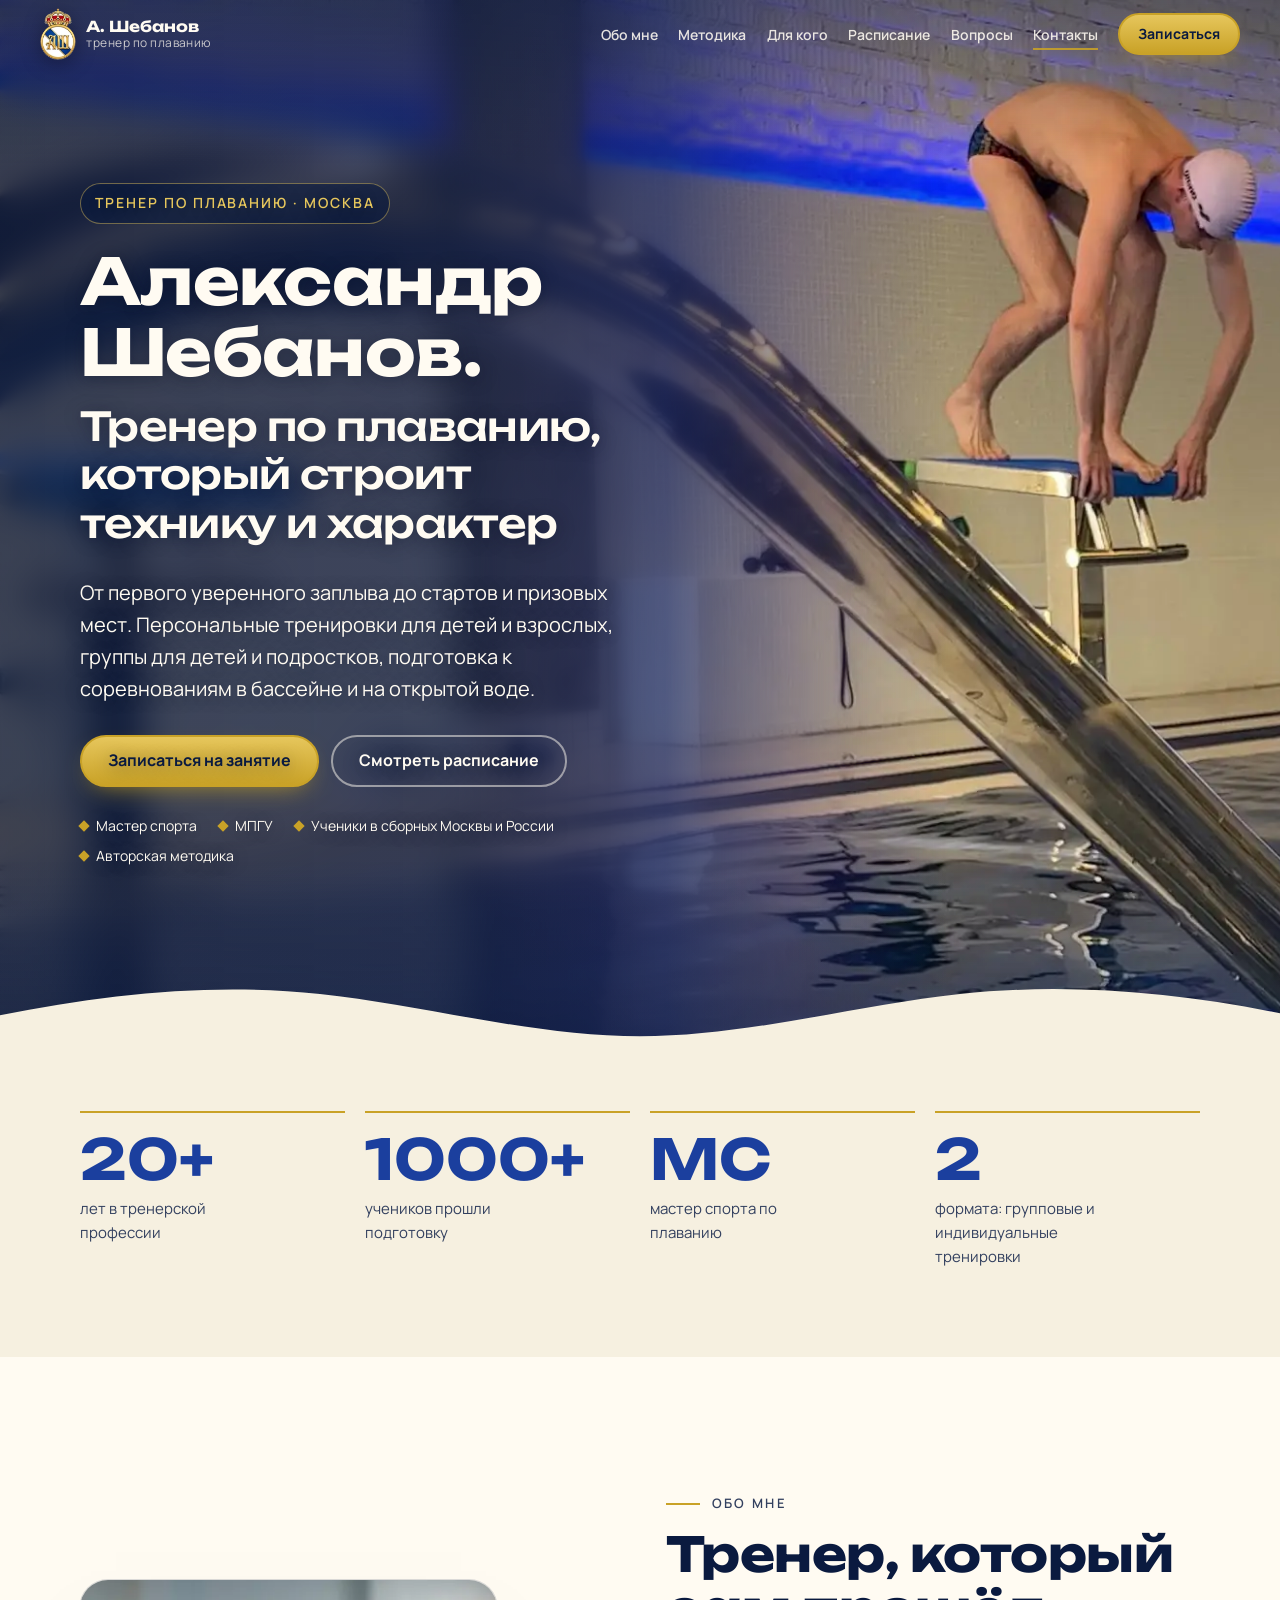
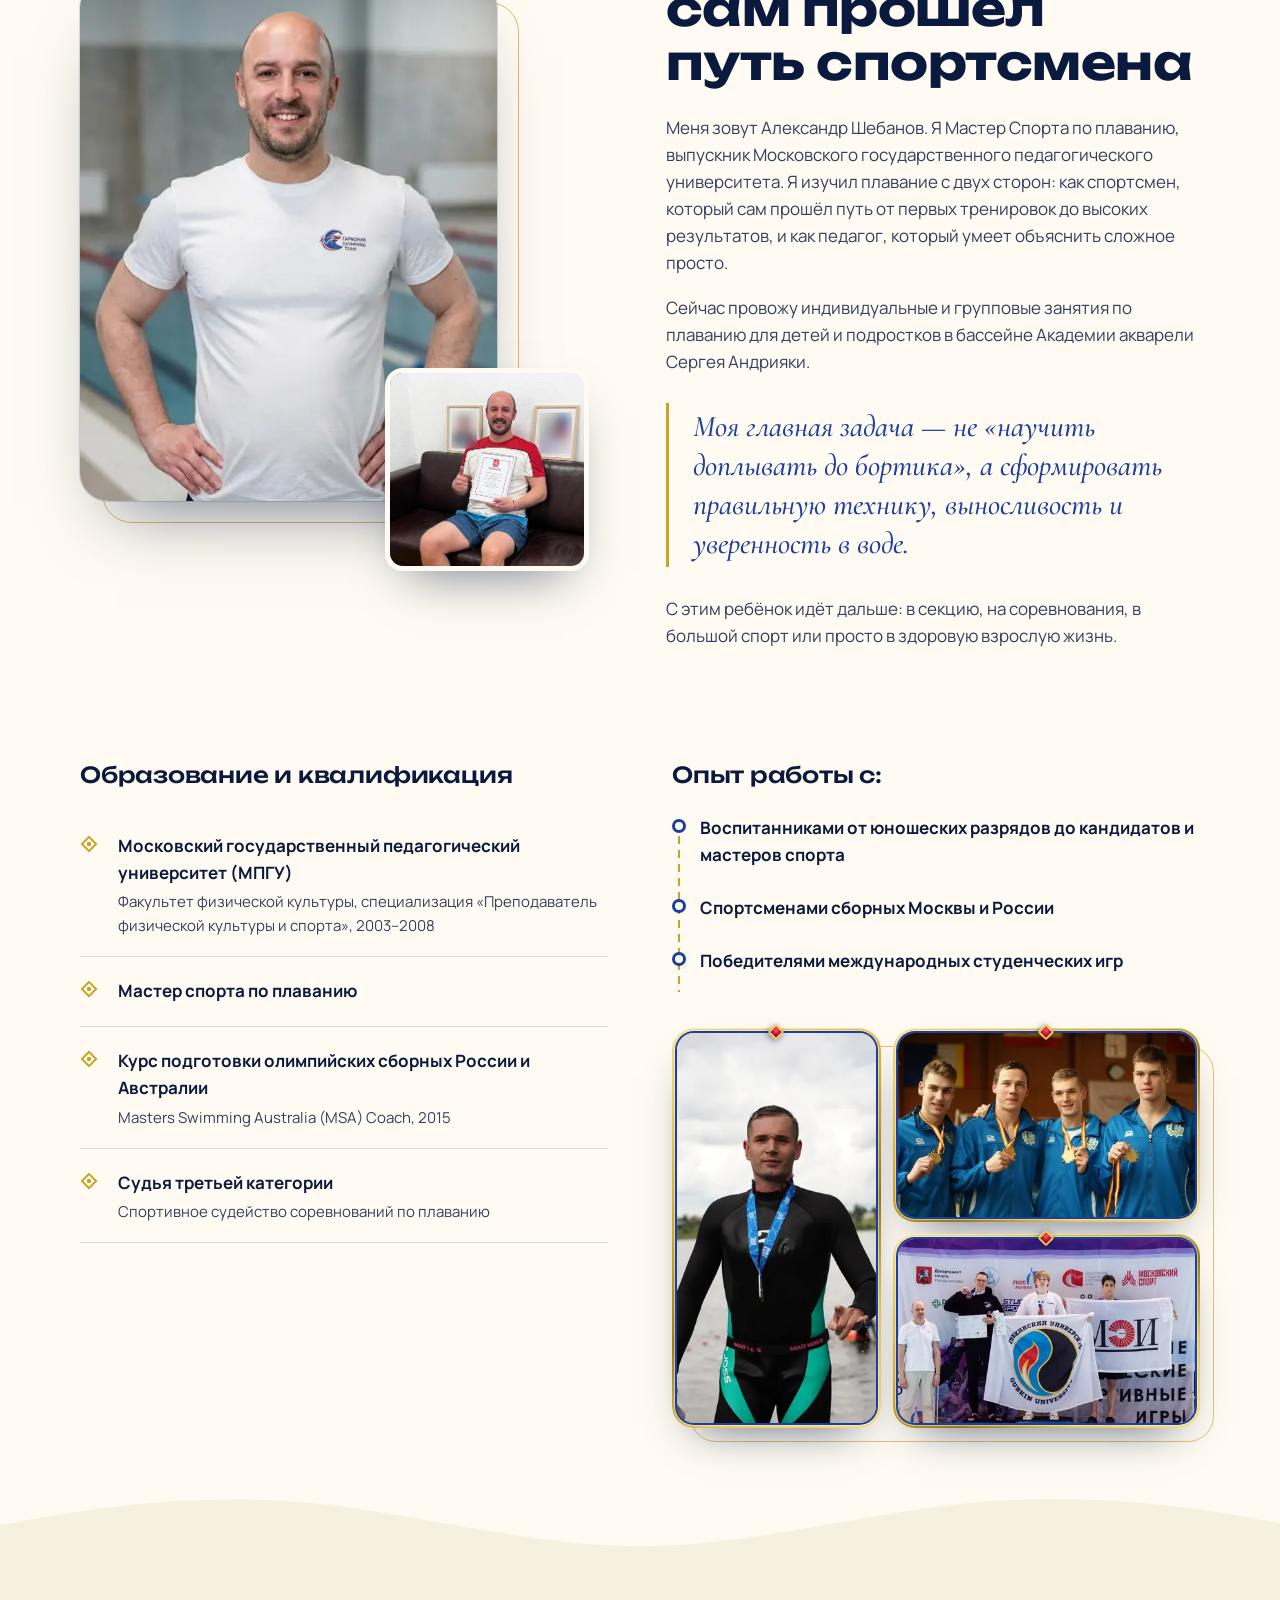
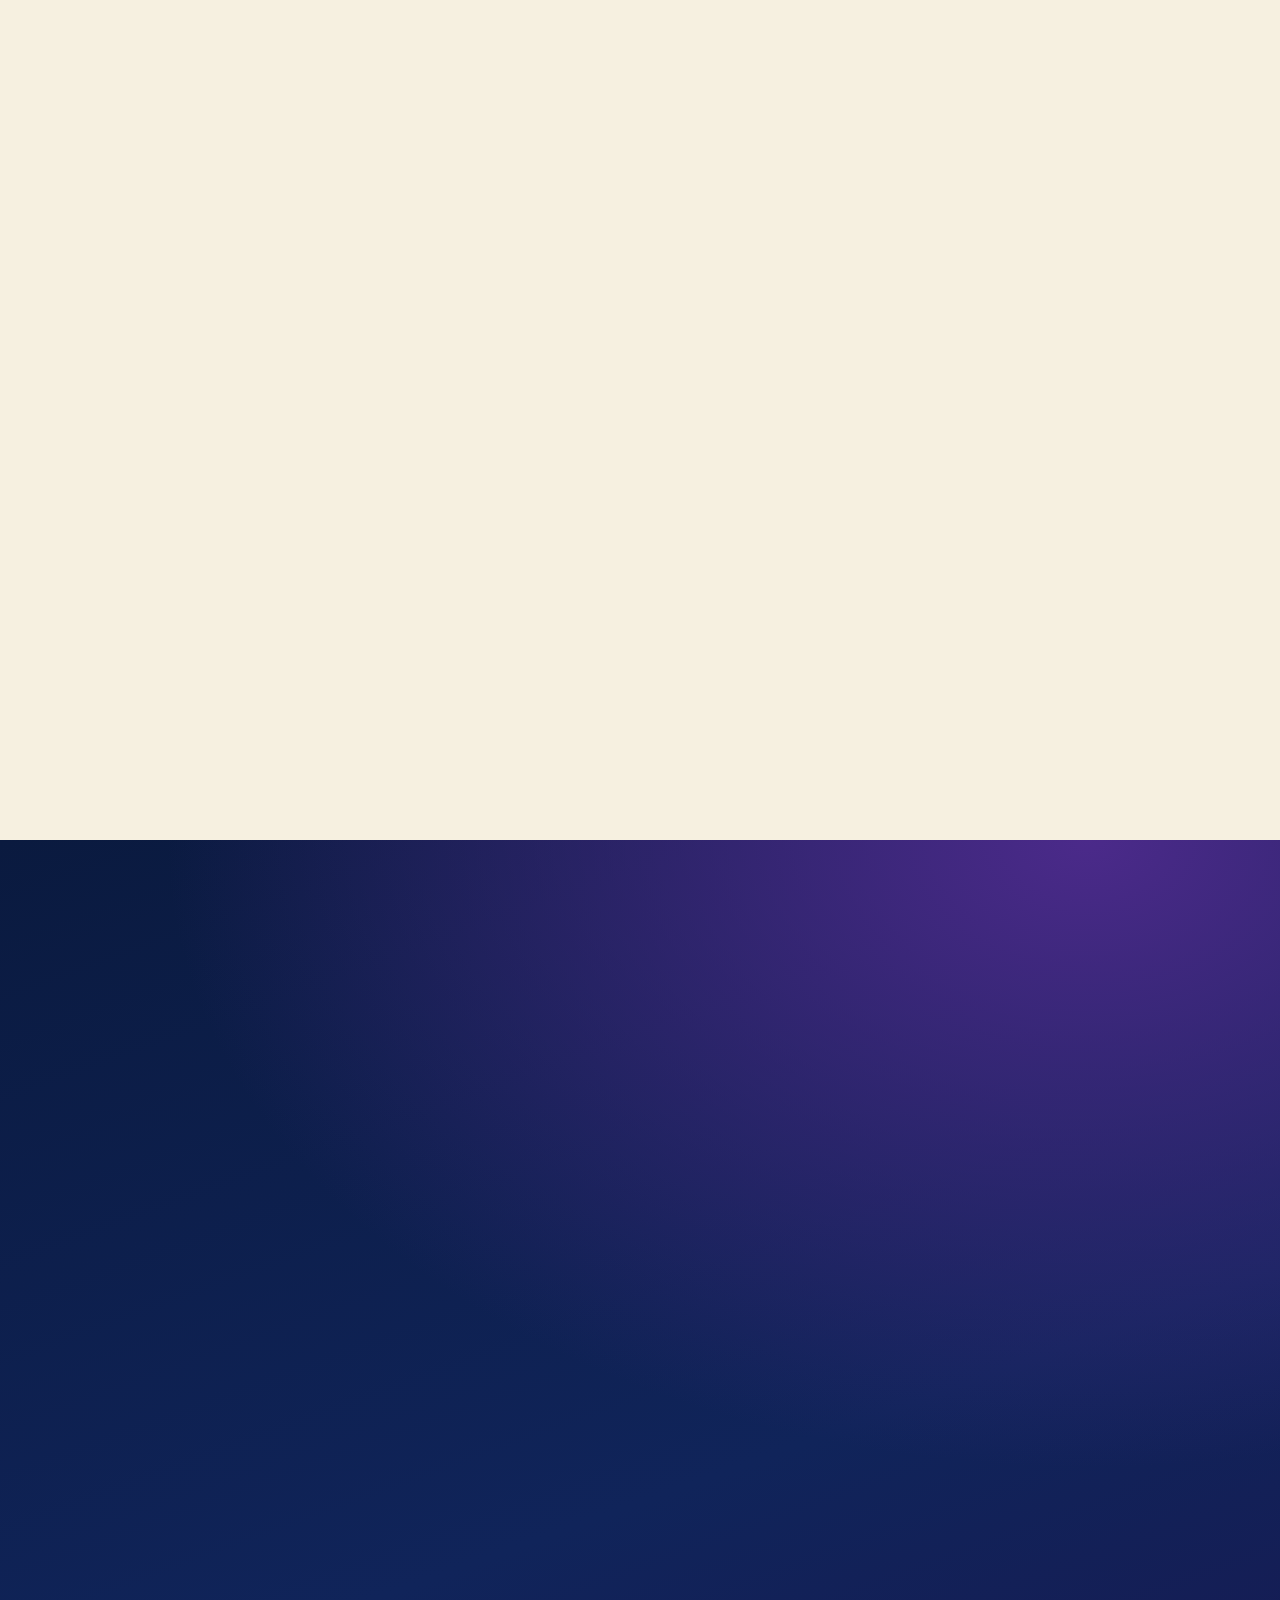
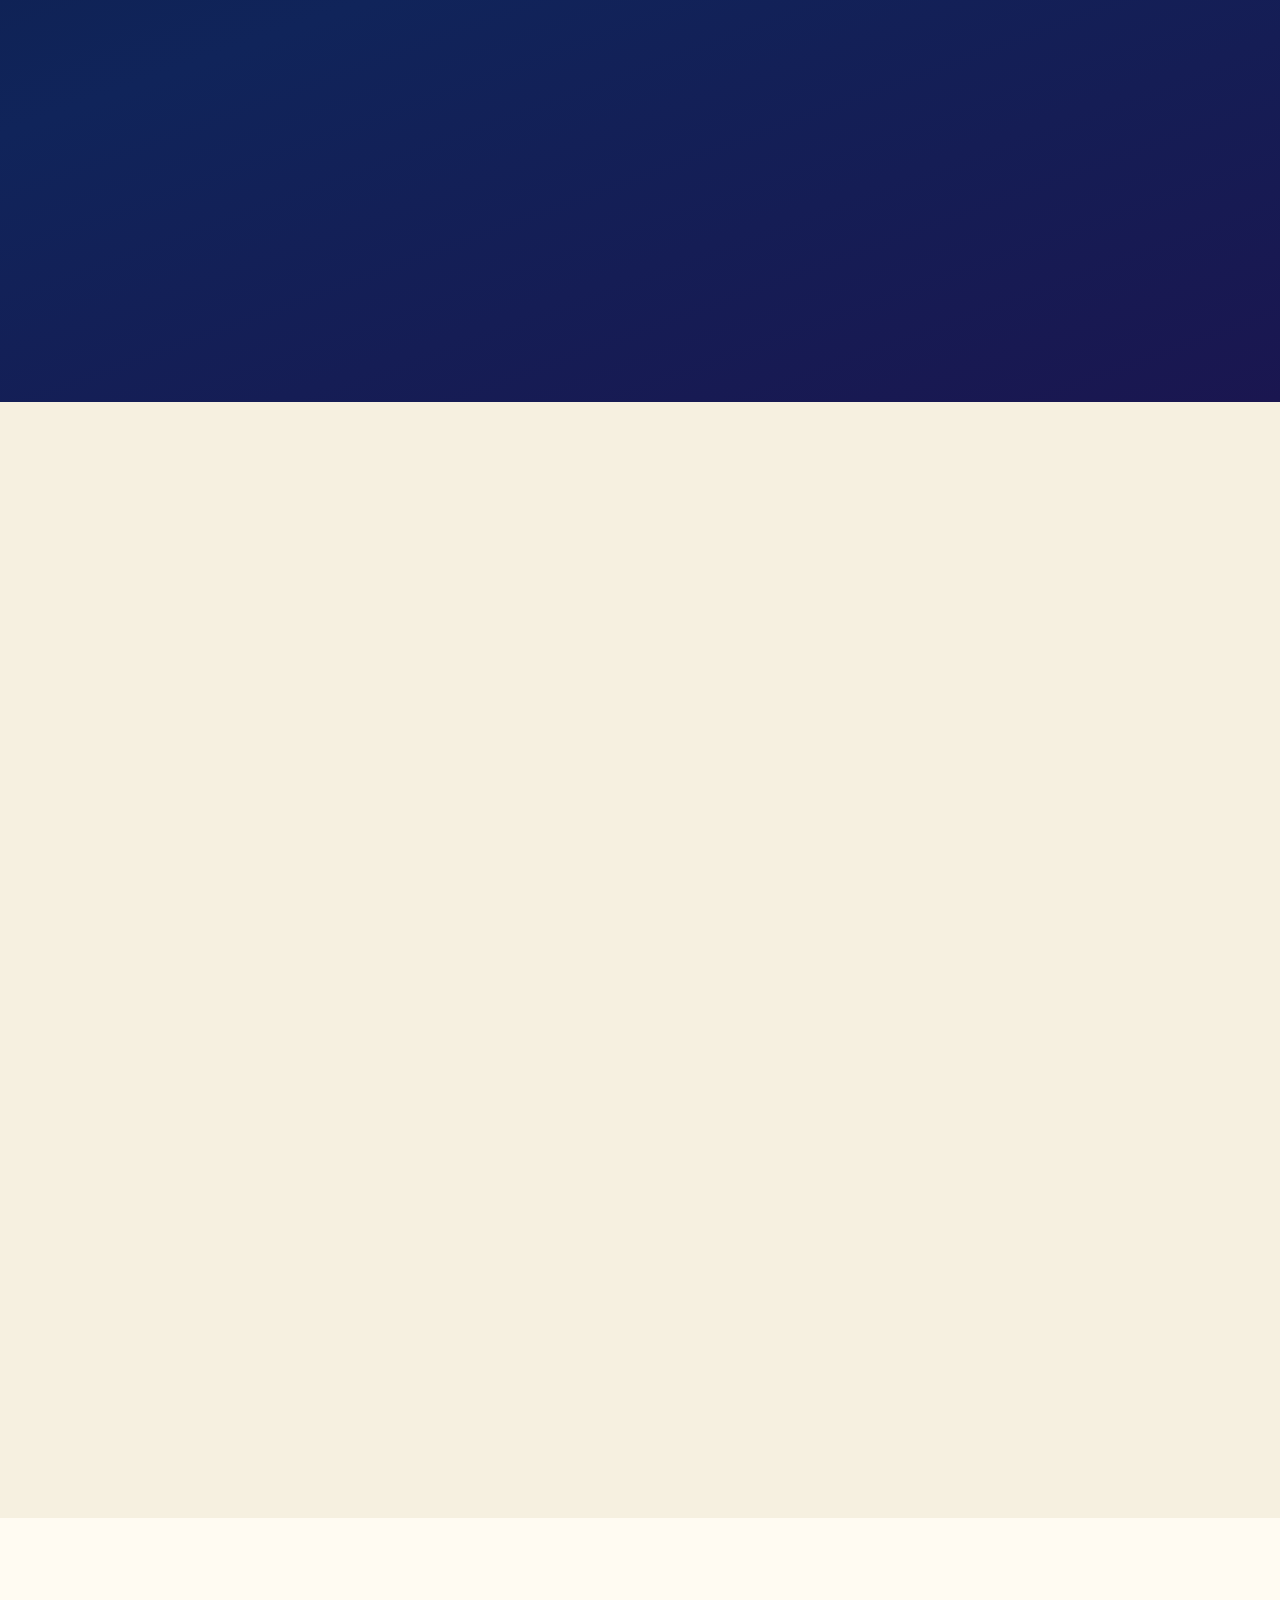
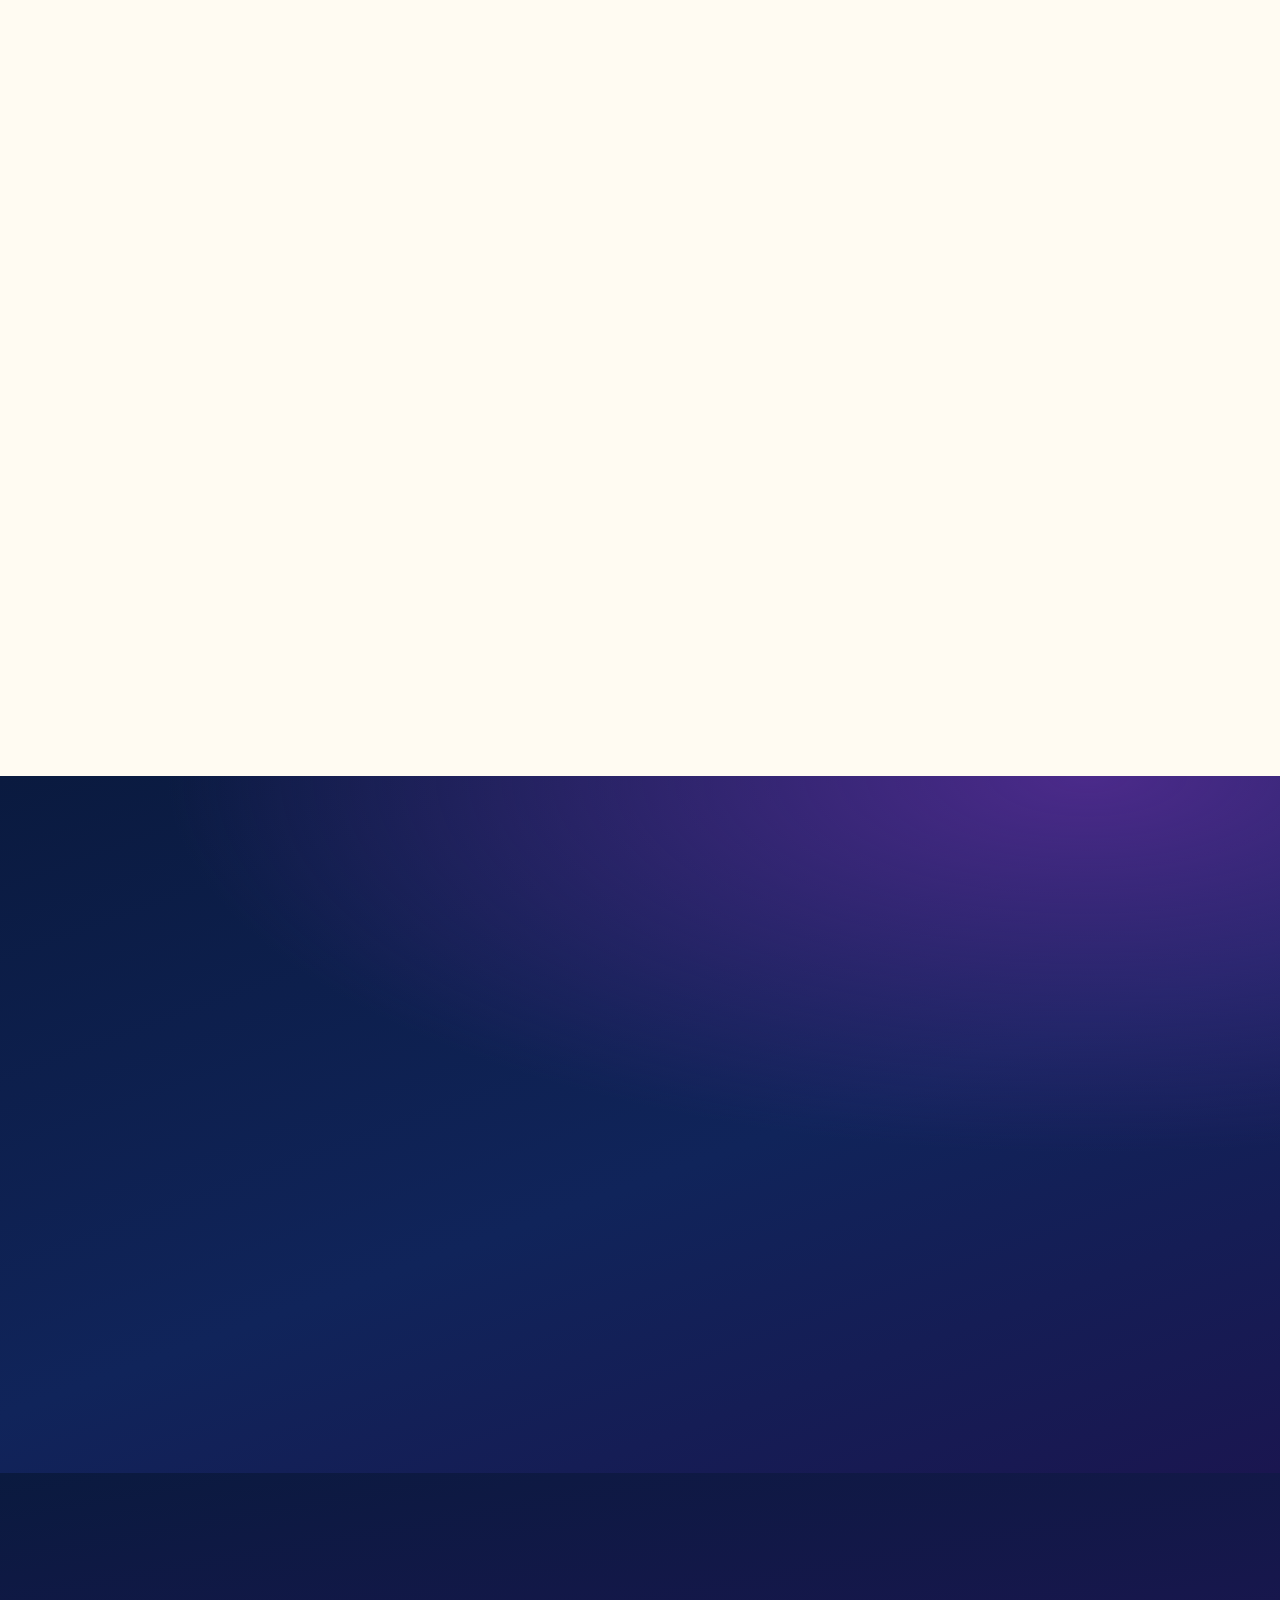
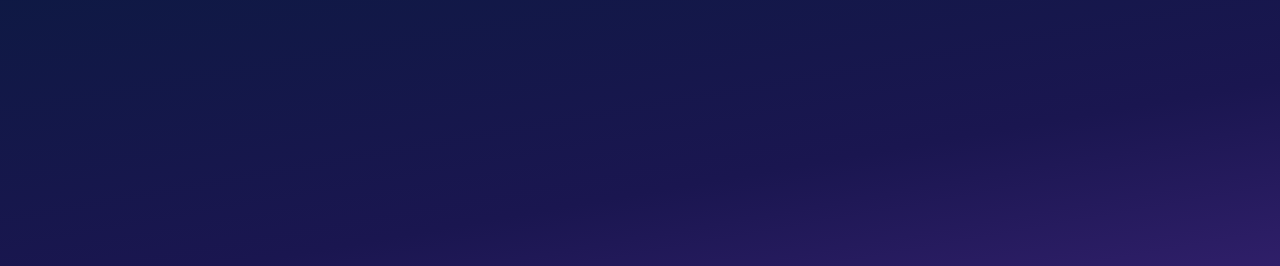
==== commit 1207781e: "Контакты: иконки Telegram, WhatsApp, телефона и почты; реквизиты убраны Co-Authored-By: Claude Opus " ====
--- a/index.html
+++ b/index.html
@@ -31,7 +31,7 @@
 <link rel="preload" as="image" type="image/webp" href="assets/video/hero-poster.webp?v=c04704e5" media="(min-width: 1100px)" fetchpriority="high">
 <link rel="preload" as="image" type="image/webp" href="assets/video/hero-poster-720.webp?v=66389ddc" media="(max-width: 1099px)" fetchpriority="high">
 <!-- CSS_START: стили встраиваются сборкой (python tools/build.py) из assets/css/fonts.css + style.css -->
-<style>@font-face{font-family:Cormorant Garamond;font-style:italic;font-weight:500;font-display:swap;src:url(assets/fonts/cormorant-garamond-cyrillic-italic.woff2) format("woff2");unicode-range:U+0301,U+0400-045F,U+0490-0491,U+04B0-04B1,U+2116}@font-face{font-family:Cormorant Garamond;font-style:italic;font-weight:500;font-display:swap;src:url(assets/fonts/cormorant-garamond-latin-italic.woff2) format("woff2");unicode-range:U+0000-00FF,U+0131,U+0152-0153,U+02BB-02BC,U+02C6,U+02DA,U+02DC,U+0304,U+0308,U+0329,U+2000-206F,U+20AC,U+2122,U+2191,U+2193,U+2212,U+2215,U+FEFF,U+FFFD}@font-face{font-family:Manrope;font-style:normal;font-weight:400;font-display:swap;src:url(assets/fonts/manrope-cyrillic.woff2) format("woff2");unicode-range:U+0301,U+0400-045F,U+0490-0491,U+04B0-04B1,U+2116}@font-face{font-family:Manrope;font-style:normal;font-weight:400;font-display:swap;src:url(assets/fonts/manrope-latin.woff2) format("woff2");unicode-range:U+0000-00FF,U+0131,U+0152-0153,U+02BB-02BC,U+02C6,U+02DA,U+02DC,U+0304,U+0308,U+0329,U+2000-206F,U+20AC,U+2122,U+2191,U+2193,U+2212,U+2215,U+FEFF,U+FFFD}@font-face{font-family:Manrope;font-style:normal;font-weight:500;font-display:swap;src:url(assets/fonts/manrope-cyrillic.woff2) format("woff2");unicode-range:U+0301,U+0400-045F,U+0490-0491,U+04B0-04B1,U+2116}@font-face{font-family:Manrope;font-style:normal;font-weight:500;font-display:swap;src:url(assets/fonts/manrope-latin.woff2) format("woff2");unicode-range:U+0000-00FF,U+0131,U+0152-0153,U+02BB-02BC,U+02C6,U+02DA,U+02DC,U+0304,U+0308,U+0329,U+2000-206F,U+20AC,U+2122,U+2191,U+2193,U+2212,U+2215,U+FEFF,U+FFFD}@font-face{font-family:Manrope;font-style:normal;font-weight:600;font-display:swap;src:url(assets/fonts/manrope-cyrillic.woff2) format("woff2");unicode-range:U+0301,U+0400-045F,U+0490-0491,U+04B0-04B1,U+2116}@font-face{font-family:Manrope;font-style:normal;font-weight:600;font-display:swap;src:url(assets/fonts/manrope-latin.woff2) format("woff2");unicode-range:U+0000-00FF,U+0131,U+0152-0153,U+02BB-02BC,U+02C6,U+02DA,U+02DC,U+0304,U+0308,U+0329,U+2000-206F,U+20AC,U+2122,U+2191,U+2193,U+2212,U+2215,U+FEFF,U+FFFD}@font-face{font-family:Manrope;font-style:normal;font-weight:700;font-display:swap;src:url(assets/fonts/manrope-cyrillic.woff2) format("woff2");unicode-range:U+0301,U+0400-045F,U+0490-0491,U+04B0-04B1,U+2116}@font-face{font-family:Manrope;font-style:normal;font-weight:700;font-display:swap;src:url(assets/fonts/manrope-latin.woff2) format("woff2");unicode-range:U+0000-00FF,U+0131,U+0152-0153,U+02BB-02BC,U+02C6,U+02DA,U+02DC,U+0304,U+0308,U+0329,U+2000-206F,U+20AC,U+2122,U+2191,U+2193,U+2212,U+2215,U+FEFF,U+FFFD}@font-face{font-family:Unbounded;font-style:normal;font-weight:500;font-display:swap;src:url(assets/fonts/unbounded-cyrillic.woff2) format("woff2");unicode-range:U+0301,U+0400-045F,U+0490-0491,U+04B0-04B1,U+2116}@font-face{font-family:Unbounded;font-style:normal;font-weight:500;font-display:swap;src:url(assets/fonts/unbounded-latin.woff2) format("woff2");unicode-range:U+0000-00FF,U+0131,U+0152-0153,U+02BB-02BC,U+02C6,U+02DA,U+02DC,U+0304,U+0308,U+0329,U+2000-206F,U+20AC,U+2122,U+2191,U+2193,U+2212,U+2215,U+FEFF,U+FFFD}@font-face{font-family:Unbounded;font-style:normal;font-weight:700;font-display:swap;src:url(assets/fonts/unbounded-cyrillic.woff2) format("woff2");unicode-range:U+0301,U+0400-045F,U+0490-0491,U+04B0-04B1,U+2116}@font-face{font-family:Unbounded;font-style:normal;font-weight:700;font-display:swap;src:url(assets/fonts/unbounded-latin.woff2) format("woff2");unicode-range:U+0000-00FF,U+0131,U+0152-0153,U+02BB-02BC,U+02C6,U+02DA,U+02DC,U+0304,U+0308,U+0329,U+2000-206F,U+20AC,U+2122,U+2191,U+2193,U+2212,U+2215,U+FEFF,U+FFFD}:root{--cream: #F6F0E0;--white: #FFFBF2;--gold: #C9A227;--gold-l: #E6C65C;--navy: #0A1A3F;--royal: #1B3F9E;--violet: #4B2A8A;--violet-l: #6A47B5;--ink: #0A1A3F;--ink-soft: #33405F;--line: rgba(10, 26, 63, .14);--todo-bg: #FFE45C;--font-head: "Unbounded", "Arial Black", system-ui, sans-serif;--font-body: "Manrope", system-ui, -apple-system, "Segoe UI", sans-serif;--font-quote: "Cormorant Garamond", Georgia, serif;--radius: 18px;--gutter: clamp(16px, 4vw, 40px);--section: clamp(72px, 10vw, 128px);--header-h: 68px;--ease: cubic-bezier(.22, .8, .24, 1)}*,*:before,*:after{box-sizing:border-box}html{scroll-behavior:smooth;scroll-padding-top:calc(var(--header-h) + 12px);-webkit-text-size-adjust:100%}body{margin:0;font:400 17px/1.6 var(--font-body);color:var(--ink);background:var(--white);overflow-x:hidden}img{max-width:100%;height:auto;display:block}a{color:var(--royal);text-underline-offset:3px}button{font:inherit;cursor:pointer}h1,h2,h3{font-family:var(--font-head);font-weight:700;line-height:1.12;margin:0 0 .5em;letter-spacing:-.01em;text-wrap:balance}h2{font-size:clamp(24px,4.4vw,48px);overflow-wrap:break-word;hyphens:auto;-webkit-hyphens:auto}.container>*,[class*=__grid]>*{min-width:0}.h3{font-size:clamp(18px,2vw,22px);font-weight:500;margin-bottom:1.2em}p{margin:0 0 1em}ul,ol{margin:0;padding:0;list-style:none}:focus-visible{outline:3px solid var(--gold);outline-offset:3px;border-radius:6px}.container{width:min(1200px,100%);margin-inline:auto;padding-inline:var(--gutter)}.section{position:relative;padding-block:var(--section)}.visually-hidden,.sprite{position:absolute!important;width:1px;height:1px;overflow:hidden;clip:rect(0 0 0 0);white-space:nowrap}.skip{position:absolute;left:12px;top:-60px;z-index:100;background:var(--gold);color:var(--navy);padding:10px 16px;border-radius:10px;font-weight:700}.skip:focus{top:12px}.todo,[data-todo]{background:var(--todo-bg);color:#1d1600;font:600 .82em/1.4 var(--font-body);padding:.08em .45em;border-radius:5px;box-decoration-break:clone;-webkit-box-decoration-break:clone;letter-spacing:0}.kicker{display:inline-flex;align-items:center;gap:12px;font:600 13px/1 var(--font-body);letter-spacing:.18em;text-transform:uppercase;color:var(--royal);margin-bottom:18px}.kicker:before{content:"";width:34px;height:2px;background:var(--gold)}.kicker--gold{color:var(--gold-l)}.lead{font-size:clamp(17px,1.6vw,20px);color:var(--ink-soft);max-width:46ch}.lead--wide{max-width:68ch}.dark .lead{color:#fffbf2d1}.btn{--b: var(--gold);display:inline-flex;align-items:center;justify-content:center;gap:10px;min-height:52px;padding:14px 26px;border-radius:999px;font:700 16px/1.1 var(--font-body);text-decoration:none;text-align:center;border:2px solid var(--b);transition:transform .25s var(--ease),background .25s,color .25s,box-shadow .25s}.btn--sm{min-height:42px;padding:10px 18px;font-size:14px}.btn--gold{background:linear-gradient(180deg,var(--gold-l),var(--gold));color:var(--navy);box-shadow:0 10px 26px -12px #c9a227e6}.btn--gold:hover{transform:translateY(-2px);box-shadow:0 16px 30px -12px #c9a227}.btn--ghost{background:transparent;color:var(--white);--b: rgba(255, 251, 242, .5)}.btn--ghost:hover{--b: var(--gold-l);color:var(--gold-l)}.btn--outline{background:transparent;color:var(--royal);--b: var(--royal)}.btn--outline:hover{background:var(--royal);color:var(--white)}.btn[aria-disabled=true]{opacity:.75;cursor:not-allowed;filter:grayscale(.4);box-shadow:none;transform:none}.link-gold{color:var(--gold-l);font-weight:600}.dark{background:radial-gradient(120% 90% at 85% 0%,var(--violet) 0%,rgba(75,42,138,0) 60%),linear-gradient(160deg,var(--navy) 0%,#10245a 55%,#1a1650 100%);color:var(--white);position:relative;isolation:isolate}.dark h2,.dark h3{color:var(--white)}.lanes:before{content:"";position:absolute;inset:0;z-index:-1;pointer-events:none;background-image:repeating-linear-gradient(90deg,transparent 0 calc(12.5% - 1px),rgba(230,198,92,.13) calc(12.5% - 1px) 12.5%);mask-image:linear-gradient(180deg,transparent,#000 25%,#000 75%,transparent)}.caustics{position:absolute;inset:-20%;z-index:-1;pointer-events:none;opacity:.32;mix-blend-mode:screen;background:radial-gradient(closest-side,rgba(230,198,92,.28),transparent 70%) 10% 20% / 38% 30% no-repeat,radial-gradient(closest-side,rgba(120,160,255,.22),transparent 70%) 80% 60% / 46% 36% no-repeat,radial-gradient(closest-side,rgba(255,255,255,.14),transparent 70%) 40% 90% / 30% 26% no-repeat;animation:drift 18s ease-in-out infinite alternate}.caustics--soft{opacity:.22}@keyframes drift{to{transform:translate3d(4%,-3%,0) scale(1.08)}}.wave{position:absolute;left:0;width:100%;height:clamp(36px,6vw,80px);bottom:-1px;fill:currentColor;pointer-events:none;display:block}.wave--top{top:-1px;bottom:auto;transform:scaleY(-1)}.wave--animated{width:200%;animation:wave 22s linear infinite}.wave--slow{animation-duration:34s}@keyframes wave{to{transform:translate(-50%)}}.wave--animated use{transform:none}.header{position:fixed;inset:0 0 auto;z-index:50;transition:background .3s,box-shadow .3s}.header.is-scrolled,.header.menu-open{background:#0a1a3ff0;backdrop-filter:blur(12px);box-shadow:0 10px 30px -18px #0009}.header__inner{height:var(--header-h);display:flex;align-items:center;gap:20px;width:min(1320px,100%);margin-inline:auto;padding-inline:var(--gutter)}.logo{display:flex;align-items:center;gap:10px;text-decoration:none;color:var(--white);margin-right:auto}.logo__mark{display:block;flex:none}.logo__mark img{width:auto;height:52px;filter:drop-shadow(0 4px 10px rgba(0,0,0,.35))}.logo__text{display:flex;flex-direction:column;line-height:1.1}.logo__text b{font:700 15px/1.1 var(--font-head)}.logo__text small{font-size:12px;opacity:.75;letter-spacing:.04em}.nav ul{display:flex;gap:clamp(12px,1.6vw,24px)}.nav a{color:var(--white);text-decoration:none;font-weight:600;font-size:14px;opacity:.88;position:relative;padding-block:6px}.nav a:after{content:"";position:absolute;left:0;right:0;bottom:0;height:2px;background:var(--gold);transform:scaleX(0);transform-origin:left;transition:transform .3s var(--ease)}.nav a:hover{opacity:1}.nav a:hover:after,.nav a.is-active:after{transform:scaleX(1)}.burger{display:none;width:46px;height:46px;border:0;background:transparent;padding:11px;border-radius:12px}.burger span{display:block;height:2px;background:var(--white);margin-block:5px;transition:transform .3s,opacity .3s}.burger[aria-expanded=true] span:nth-child(1){transform:translateY(7px) rotate(45deg)}.burger[aria-expanded=true] span:nth-child(2){opacity:0}.burger[aria-expanded=true] span:nth-child(3){transform:translateY(-7px) rotate(-45deg)}.progress{position:absolute;left:0;right:0;bottom:-3px;height:3px;pointer-events:none}.progress__bar{height:100%;width:100%;background:linear-gradient(90deg,var(--gold),var(--gold-l));transform-origin:left;transform:scaleX(var(--p, 0))}.progress__swimmer{position:absolute;top:-9px;left:0;width:34px;height:13px;color:var(--gold-l);fill:var(--gold-l);transform:translate(calc(var(--p, 0) * (100vw - 40px)));opacity:0;transition:opacity .3s}.header.is-scrolled .progress__swimmer{opacity:1}@media (max-width: 1080px){.burger{display:block}.header__cta{display:none}.nav{position:fixed;inset:var(--header-h) 0 auto;background:#0a1a3ffa;max-height:calc(100dvh - var(--header-h));overflow:auto;transform:translateY(-8px);opacity:0;visibility:hidden;transition:opacity .25s,transform .25s,visibility .25s}.nav.is-open{opacity:1;visibility:visible;transform:none}.nav ul{flex-direction:column;gap:0;padding:8px var(--gutter) 24px}.nav a{display:block;font-size:18px;padding:14px 0;border-bottom:1px solid rgba(255,255,255,.08)}}.hero{padding:calc(var(--header-h) + clamp(40px,9vw,120px)) 0 clamp(110px,14vw,180px);overflow:hidden;min-height:min(100svh,920px);display:flex;flex-direction:column;justify-content:center}.hero__grid{display:grid}.hero__text{max-width:720px;text-shadow:0 2px 18px rgba(6,14,36,.45)}.hero__media{position:absolute;inset:0;z-index:-4;background:var(--navy) url(assets/video/hero-poster.webp?v=c04704e5) 60% 50% / cover no-repeat}.hero__video{width:100%;height:100%;object-fit:cover;object-position:60% 50%;display:block}.hero__blur{position:absolute;inset:0;z-index:-3;pointer-events:none}.hero__blur--soft{backdrop-filter:blur(6px);-webkit-backdrop-filter:blur(6px);-webkit-mask-image:linear-gradient(90deg,#000 0%,#000 42%,transparent 68%);mask-image:linear-gradient(90deg,#000 0%,#000 42%,transparent 68%)}.hero__blur--strong{backdrop-filter:blur(18px);-webkit-backdrop-filter:blur(18px);-webkit-mask-image:linear-gradient(90deg,#000 0%,#000 34%,transparent 58%);mask-image:linear-gradient(90deg,#000 0%,#000 34%,transparent 58%)}.hero__overlay{position:absolute;inset:0;z-index:-2;pointer-events:none;background:linear-gradient(180deg,rgba(10,26,63,.3) 0%,transparent 16%,transparent 82%,rgba(10,26,63,.4) 100%),linear-gradient(90deg,#0a1a3fa8,#0c1c48a3 32%,#16246699 50%,#28267847 60%,#28267800 71%)}@media (min-width: 1100px){.hero__text{max-width:560px}}@media (min-width: 1100px) and (max-width: 1349px){.hero__overlay{background:linear-gradient(180deg,rgba(10,26,63,.3) 0%,transparent 16%,transparent 82%,rgba(10,26,63,.4) 100%),linear-gradient(90deg,#0a1a3fc2,#0c1c48bd 35%,#162466b3 52%,#28267859 62%,#28267800 74%)}}@media (max-width: 1099px) and (orientation: portrait){.hero{display:block;min-height:0;padding-top:0;background:linear-gradient(180deg,#0c2a6e,#0d2766 34%,#0f2459 62%,#161c55)}.hero__media{position:relative;inset:auto;z-index:0;width:100%;aspect-ratio:1 / 1;max-height:64svh;background-image:url(assets/video/hero-poster-720.webp?v=66389ddc);background-position:60% 50%;background-color:#0c2a6e;-webkit-mask-image:linear-gradient(180deg,transparent 0,#000 15%,#000 68%,transparent 100%);mask-image:linear-gradient(180deg,transparent 0,#000 15%,#000 68%,transparent 100%)}.hero__video{object-position:60% 50%;filter:saturate(.88) brightness(.94)}.hero__media:after{content:"";position:absolute;inset:0;pointer-events:none;background:radial-gradient(120% 90% at 70% 45%,#0c2a6e00 40%,#0c2a6e8c),#1b348c29}.hero__blur,.hero__overlay{display:none}.hero .container{position:relative;z-index:1;margin-top:-16vw}.hero .eyebrow{background:#0a1a3fd1}.hero__toggle{right:var(--gutter);bottom:auto;top:calc(var(--header-h) + 10px)}}@media (max-width: 1099px) and (orientation: landscape){.hero__media,.hero__blur,.hero__overlay{bottom:auto;height:100svh}.hero__media{background-image:url(assets/video/hero-poster-720.webp?v=66389ddc)}.hero__text{max-width:58%}.hero__blur--soft{-webkit-mask-image:linear-gradient(90deg,#000 0%,#000 60%,transparent 82%);mask-image:linear-gradient(90deg,#000 0%,#000 60%,transparent 82%)}.hero__blur--strong{-webkit-mask-image:linear-gradient(90deg,#000 0%,#000 50%,transparent 72%);mask-image:linear-gradient(90deg,#000 0%,#000 50%,transparent 72%)}.hero__overlay{background:linear-gradient(180deg,rgba(10,26,63,.35) 0%,transparent 18%,transparent 62%,rgba(12,28,72,.9) 100%),linear-gradient(90deg,#0a1a3fc7,#0c1c48c2 45%,#162466b8 62%,#28267859,#28267800 86%)}}.hero .eyebrow{background:#0a1a3f8c}.hero__toggle{position:absolute;right:max(16px,calc((100vw - 1200px)/2 + 16px));bottom:clamp(70px,9vw,110px);z-index:2;width:40px;height:40px;border-radius:50%;display:grid;place-items:center;padding:0;color:var(--white);background:#0a1a3f8c;border:1px solid rgba(255,251,242,.35);backdrop-filter:blur(8px);-webkit-backdrop-filter:blur(8px);transition:background .2s,border-color .2s}.hero__toggle[hidden]{display:none}.hero__toggle:hover{background:#0a1a3fcc;border-color:var(--gold-l)}.hero__toggle svg{width:16px;height:16px;fill:currentColor}.hero__toggle .i-play{display:none}.hero__toggle[aria-pressed=true] .i-play{display:block}.hero__toggle[aria-pressed=true] .i-pause{display:none}.eyebrow{display:inline-block;font-weight:600;font-size:14px;letter-spacing:.14em;text-transform:uppercase;color:var(--gold-l);border:1px solid rgba(230,198,92,.45);padding:8px 14px;border-radius:999px;margin-bottom:22px}.hero h1{font-size:clamp(30px,5.4vw,64px);margin-bottom:.45em}.h1-accent{display:block;font-weight:500;font-size:.62em;line-height:1.22;color:var(--white);margin-top:.35em}.hero__lead{font-size:clamp(17px,1.6vw,20px);color:var(--white);max-width:52ch}.hero__actions{display:flex;flex-wrap:wrap;gap:12px;margin:30px 0 28px}.trust{display:flex;flex-wrap:wrap;gap:8px 22px;font-size:14px;color:var(--white)}.trust li{display:flex;align-items:center;gap:8px}.trust li:before{content:"";width:8px;height:8px;transform:rotate(45deg);background:var(--gold);flex:none}.stats{background:var(--cream);padding:clamp(40px,6vw,64px) 0 clamp(56px,7vw,88px)}.stats__grid{display:grid;grid-template-columns:repeat(2,1fr);gap:32px 20px}.stat{border-top:2px solid var(--gold);padding-top:18px}.stat__num{font:700 clamp(34px,5vw,56px)/1 var(--font-head);color:var(--royal);margin-bottom:10px}.stat__num .todo{font-size:14px;vertical-align:middle}.stat__label{color:var(--ink-soft);font-size:15px;margin:0;max-width:22ch}@media (min-width: 900px){.stats__grid{grid-template-columns:repeat(4,1fr)}}.about{background:var(--white)}.about__grid{display:grid;gap:clamp(40px,6vw,80px);align-items:center}.about__media{position:relative;padding-right:18%}.portrait{margin:0;position:relative;isolation:isolate}.portrait:before{content:"";position:absolute;inset:22px -22px -22px 22px;border:1.5px solid rgba(201,162,39,.7);border-radius:30px;z-index:-1}.portrait:after{content:"";position:absolute;inset:10% -12% -4%;background:radial-gradient(closest-side,rgba(106,71,181,.28),rgba(27,63,158,.14) 55%,transparent 75%);filter:blur(24px);z-index:-2}.portrait__shot{position:relative;border-radius:28px;overflow:hidden;box-shadow:0 40px 70px -36px #0a1a3f99,0 0 0 1px var(--line)}.portrait__shot img{width:100%;aspect-ratio:4 / 5;object-fit:cover;object-position:50% 18%}.about__media{padding-bottom:70px}.about__main{width:min(100%,440px)}.about__second{position:absolute;right:0;bottom:0;width:40%;margin:0;border-radius:18px;overflow:hidden;border:5px solid var(--white);box-shadow:0 24px 50px -24px #0a1a3f99}.about__second img{aspect-ratio:1 / 1;object-fit:cover;object-position:40% 45%;width:100%}.about__text p{color:var(--ink-soft)}.about__text h2{color:var(--navy)}.quote{margin:28px 0;padding:4px 0 4px 24px;border-left:3px solid var(--gold);font:italic 500 clamp(22px,2.4vw,30px)/1.3 var(--font-quote);color:var(--royal)}.about__lower{display:grid;gap:48px;margin-top:clamp(56px,8vw,96px)}@media (min-width: 960px){.about__grid{grid-template-columns:1fr 1.05fr}.about__lower{grid-template-columns:1fr 1fr;gap:64px}}.edu{display:grid;gap:2px}.edu li{display:grid;grid-template-columns:22px 1fr;gap:4px 16px;padding:18px 0;border-bottom:1px solid var(--line)}.edu li:before{content:"";grid-row:span 2;width:12px;height:12px;margin:6px 0 0 3px;transform:rotate(45deg);border:2px solid var(--gold);background:radial-gradient(circle,var(--gold) 0 2px,transparent 2.5px)}.edu b{font-weight:700}.edu span{color:var(--ink-soft);font-size:15px}.timeline{position:relative;padding-left:28px}.timeline:before{content:"";position:absolute;left:6px;top:8px;bottom:8px;width:2px;background:repeating-linear-gradient(180deg,var(--gold) 0 8px,transparent 8px 14px)}.timeline li{position:relative;padding-bottom:26px}.timeline li:before{content:"";position:absolute;left:-28px;top:5px;width:14px;height:14px;border-radius:50%;background:var(--white);border:3px solid var(--royal)}.timeline .period{font:600 13px/1 var(--font-body);letter-spacing:.12em;text-transform:uppercase;color:var(--royal);display:block;margin-bottom:6px}.timeline b{display:block}.timeline span.role{color:var(--ink-soft);font-size:15px}.exp-photos{position:relative;isolation:isolate;display:grid;grid-template-columns:.85fr 1.25fr;grid-template-rows:1fr 1fr;gap:12px;margin-top:28px;height:clamp(300px,34vw,400px)}.exp-photos:before{content:"";position:absolute;inset:18px -14px -14px 18px;border:1.5px solid rgba(201,162,39,.6);border-radius:26px;z-index:-1}.exp-photos__item{position:relative;margin:0;min-width:0;min-height:0;padding:5px;border-radius:22px;background:linear-gradient(145deg,#f4dc8a 0%,var(--gold-l) 18%,var(--gold) 42%,#9c7a17 58%,var(--gold-l) 78%,#f4dc8a 100%);box-shadow:0 22px 44px -26px #0a1a3fbf,inset 0 1px #ffffff8c}.exp-photos__item--tall{grid-row:1 / span 2}.exp-photos__item picture{display:block;width:100%;height:100%;overflow:hidden;border-radius:17px;box-shadow:0 0 0 2px var(--royal),0 0 0 3px #fffbf280}.exp-photos__item img{display:block;width:100%;height:100%;object-fit:cover;object-position:50% 30%;transition:transform .8s var(--ease)}.exp-photos__item:hover img{transform:scale(1.05)}.exp-photos__item:after{content:"";position:absolute;top:-2px;left:50%;z-index:2;width:12px;height:12px;transform:translate(-50%) rotate(45deg);border-radius:2px;border:2px solid var(--gold-l);background:radial-gradient(circle at 35% 35%,#ff5a6e,#c8102e 55%,#7d0618);box-shadow:0 2px 6px #0a1a3f80}.method{background:var(--cream);padding-bottom:clamp(16px,3vw,32px)}.method h2{color:var(--navy);max-width:20ch}.lane-steps{counter-reset:step;margin-top:48px;display:grid;gap:0;border-radius:var(--radius);overflow:hidden;background:var(--white);box-shadow:0 0 0 1px var(--line)}.lane-steps li{counter-increment:step;position:relative;padding:26px 24px 26px 92px;border-bottom:1px solid var(--line);background-image:linear-gradient(90deg,transparent 72px,transparent)}.lane-steps li:last-child{border-bottom:0}.lane-steps li:before{content:counter(step);position:absolute;left:22px;top:22px;width:48px;height:48px;border-radius:50%;display:grid;place-items:center;font:700 18px/1 var(--font-head);color:var(--white);background:linear-gradient(160deg,var(--royal),var(--violet))}.lane-steps li:after{content:"";position:absolute;left:45px;top:74px;bottom:-22px;width:2px;background:repeating-linear-gradient(180deg,var(--gold) 0 6px,transparent 6px 12px)}.lane-steps li:last-child:after{display:none}.lane-steps h3{font-size:18px;margin-bottom:6px;color:var(--navy)}.lane-steps p{margin:0;color:var(--ink-soft);font-size:15.5px}@media (min-width: 900px){.lane-steps{grid-template-columns:repeat(3,1fr)}.lane-steps li{padding:30px 28px 32px;border-right:1px solid var(--line)}.lane-steps li:nth-child(3n){border-right:0}.lane-steps li:nth-child(n+4){border-bottom:0}.lane-steps li:before{position:static;margin-bottom:18px}.lane-steps li:after{inset:54px 28px auto 76px;width:auto;height:2px;background:repeating-linear-gradient(90deg,var(--gold) 0 6px,transparent 6px 12px)}.lane-steps li:last-child:after{display:block}}.principles{margin:48px 0 20px;font:700 clamp(20px,3.4vw,40px)/1.25 var(--font-head);color:var(--royal);display:flex;flex-wrap:wrap;gap:6px 22px;align-items:center}.principles i{width:10px;height:10px;background:var(--gold);transform:rotate(45deg);display:inline-block}.programs{background:var(--cream)}.programs h2{color:var(--navy)}.programs__grid{display:grid;gap:16px;margin-top:36px}.program{position:relative;display:flex;flex-direction:column;padding:28px 26px 24px;border-radius:var(--radius);background:var(--white);box-shadow:0 0 0 1px var(--line);transition:transform .3s var(--ease),box-shadow .3s;overflow:hidden}.program:hover{transform:translateY(-4px);box-shadow:0 0 0 1px var(--line),0 24px 40px -28px #0a1a3f8c}.program__n{font:700 13px/1 var(--font-head);color:var(--gold);letter-spacing:.1em;margin-bottom:18px}.program h3{font-size:20px;color:var(--navy)}.program p{color:var(--ink-soft);font-size:15.5px}.program__meta{margin-top:auto;padding-top:16px;border-top:1px dashed var(--line);font-weight:700;color:var(--royal);font-size:14px}.program--lead{background:linear-gradient(160deg,var(--navy),var(--royal));color:var(--white);box-shadow:none}.program--lead h3{color:var(--white);font-size:24px}.program--lead p{color:#fffbf2db}.program--lead .program__meta{color:var(--gold-l);border-color:#fffbf240}.program--lead .program__n{color:var(--gold-l)}@media (min-width: 700px){.programs__grid{grid-template-columns:repeat(2,1fr)}}.quiz{margin-top:48px;border-radius:24px;padding:clamp(24px,4vw,44px);overflow:hidden}.quiz__head{display:flex;flex-wrap:wrap;justify-content:space-between;align-items:baseline;gap:8px 20px;margin-bottom:22px}.quiz h3{font-size:clamp(20px,2.6vw,28px);margin:0}.quiz__progress{margin:0;font-weight:600;color:var(--gold-l);font-size:14px;letter-spacing:.08em}.quiz__q{font:500 clamp(17px,2vw,21px)/1.35 var(--font-head);margin-bottom:18px}.quiz__opts{display:grid;gap:10px}@media (min-width: 700px){.quiz__opts{grid-template-columns:repeat(auto-fit,minmax(200px,1fr))}}.quiz__opt{text-align:left;padding:16px 18px;border-radius:14px;border:1.5px solid rgba(255,251,242,.28);background:#fffbf20f;color:var(--white);font-weight:600;transition:border-color .2s,background .2s;min-height:56px}.quiz__opt:hover{border-color:var(--gold-l);background:#e6c65c1a}.quiz__result h4{font:700 clamp(20px,2.6vw,28px)/1.2 var(--font-head);color:var(--gold-l);margin:0 0 10px}.quiz__result p{color:#fffbf2e0;max-width:60ch}.quiz__actions{display:flex;flex-wrap:wrap;gap:12px;margin-top:20px}.quiz__restart{background:none;border:0;color:var(--white);text-decoration:underline;text-underline-offset:4px;padding:14px 6px}.schedule{padding-top:calc(var(--section) + 20px);padding-bottom:calc(var(--section) + 30px);overflow:hidden}.schedule__grid{display:grid;gap:36px}.place{margin-top:24px;padding:22px;border-radius:16px;background:#fffbf20f;border:1px solid rgba(230,198,92,.3)}.place__name{font:500 18px/1.35 var(--font-head);margin-bottom:6px}.place__addr{color:#fffbf2d1;margin-bottom:10px}.map{position:relative;margin-top:16px;aspect-ratio:13 / 9;min-height:260px;border-radius:16px;overflow:hidden;border:1px solid rgba(230,198,92,.35);background:#e9e6dd center / cover no-repeat;box-shadow:0 24px 50px -30px #000c}.map iframe{position:absolute;inset:0;display:block;width:100%;height:100%;border:0}.map__route{margin-top:14px;gap:8px}.map__route svg{width:18px;height:18px;fill:currentColor}.table{width:100%;border-collapse:collapse;font-size:17px}.table th{text-align:left;font:600 12px/1 var(--font-body);letter-spacing:.14em;text-transform:uppercase;color:var(--gold-l);padding:0 12px 14px;border-bottom:2px solid var(--gold)}.table td{padding:20px 12px;border-bottom:1px solid rgba(255,251,242,.16)}.table td:nth-child(2){font:700 22px/1 var(--font-head);color:var(--gold-l)}.table tbody tr{transition:background .2s}.table tbody tr:hover{background:#fffbf20d}.schedule__notes{margin-top:18px}.schedule__notes p{margin:0 0 8px;font-size:15px;color:#fffbf2cc}@media (min-width: 960px){.schedule__grid{grid-template-columns:.9fr 1.1fr;gap:72px;align-items:start}}.gallery{background:var(--cream)}.gallery h2{color:var(--navy)}.gallery__grid{display:grid;grid-template-columns:repeat(2,1fr);gap:12px;margin-top:32px}.gallery__grid li{min-width:0}.g-wide{grid-column:1 / -1}.g-item{display:block;width:100%;padding:0;border:0;border-radius:14px;overflow:hidden;background:var(--navy);position:relative}.g-item img{width:100%;aspect-ratio:3 / 4;object-fit:cover;transition:transform .6s var(--ease),opacity .3s}.g-wide .g-item img{aspect-ratio:4 / 3}.g-item:hover img{transform:scale(1.04);opacity:.92}@media (min-width: 900px){.gallery__grid{grid-template-columns:repeat(4,1fr);gap:16px}.g-wide{grid-column:span 2;grid-row:span 2}.g-wide .g-item,.g-wide picture{height:100%}.g-wide .g-item img{height:100%;aspect-ratio:auto}}.lightbox{border:0;padding:0;background:transparent;max-width:100vw;max-height:100dvh;width:100vw;height:100dvh}.lightbox::backdrop{background:#060e24eb}.lightbox[open]{display:grid;place-items:center}.lightbox img{max-width:min(92vw,1100px);max-height:86dvh;width:auto;height:auto;border-radius:12px;box-shadow:0 30px 80px #0009}.lightbox__close,.lightbox__nav{position:fixed;border:0;background:#fffbf21f;color:var(--white);width:52px;height:52px;border-radius:50%;font-size:30px;line-height:1;display:grid;place-items:center}.lightbox__close{top:16px;right:16px}.lightbox__nav{top:50%;transform:translateY(-50%)}.lightbox__prev{left:12px}.lightbox__next{right:12px}.lightbox__close:hover,.lightbox__nav:hover{background:var(--gold);color:var(--navy)}.reviews{background:var(--white)}.reviews__list{display:grid;gap:16px;margin-top:32px}.review{padding:26px;border-radius:var(--radius);background:var(--cream)}.review blockquote{margin:0 0 14px;font:italic 500 21px/1.4 var(--font-quote);color:var(--navy)}@media (min-width: 900px){.reviews__list{grid-template-columns:repeat(3,1fr)}}.faq{background:var(--white)}.faq h2{color:var(--navy)}.faq__grid{display:grid;gap:32px}@media (min-width: 960px){.faq__grid{grid-template-columns:.8fr 1.2fr;gap:72px}.faq__grid>div:first-child{position:sticky;top:calc(var(--header-h) + 30px);align-self:start}}.accordion{border-top:2px solid var(--navy)}.acc__item{border-bottom:1px solid var(--line)}.acc__btn{width:100%;display:flex;justify-content:space-between;align-items:center;gap:18px;padding:20px 0;background:none;border:0;text-align:left;font:700 17px/1.35 var(--font-body);color:var(--navy)}.acc__icon{flex:none;width:34px;height:34px;border-radius:50%;border:1.5px solid var(--gold);position:relative;transition:transform .3s var(--ease),background .3s}.acc__icon:before,.acc__icon:after{content:"";position:absolute;left:50%;top:50%;width:12px;height:2px;background:var(--navy);transform:translate(-50%,-50%)}.acc__icon:after{transform:translate(-50%,-50%) rotate(90deg);transition:transform .3s}.acc__btn[aria-expanded=true] .acc__icon{background:var(--gold)}.acc__btn[aria-expanded=true] .acc__icon:after{transform:translate(-50%,-50%) rotate(0)}.acc__panel{display:grid;grid-template-rows:0fr;transition:grid-template-rows .35s var(--ease)}.acc__panel>div{overflow:hidden}.acc__panel p{color:var(--ink-soft);padding-right:52px;margin:0 0 22px}.acc__btn[aria-expanded=true]+.acc__panel{grid-template-rows:1fr}.contacts{padding-top:calc(var(--section) + 30px);overflow:hidden;text-align:center}.contacts__inner{display:flex;flex-direction:column;align-items:center}.contacts h2{font-size:clamp(30px,5.4vw,60px);max-width:18ch}.contacts .lead{margin-inline:auto}.contacts__buttons{display:flex;flex-wrap:wrap;justify-content:center;gap:12px;margin:30px 0 26px}.contacts__buttons .btn{min-width:200px}.contacts__buttons .todo{display:block;font-size:12px;margin-top:4px}.contacts__place{color:#fffbf2c7;font-size:15px;margin:0}.footer{background:linear-gradient(170deg,var(--navy) 0%,#1a1650 70%,var(--violet) 140%);color:#fffbf2d1;position:relative;padding-top:30px;font-size:15px;overflow:hidden}.footer__wave{position:absolute;top:-1px;left:0;right:0;height:60px;overflow:hidden;transform:scaleY(-1);opacity:.5}.footer__wave .wave{color:#142a66!important}.footer a{color:var(--white)}.footer a:hover{color:var(--gold-l)}.footer__grid{display:grid;gap:32px;padding-block:48px 32px}.footer__logo img{width:auto;height:96px;margin-bottom:16px}.footer__name{font:700 18px/1.3 var(--font-head);color:var(--white)}.footer__nav{display:grid;grid-template-columns:repeat(2,auto);gap:8px 24px;justify-content:start}.footer__nav a{text-decoration:none}.footer__links{display:grid;gap:6px;margin-bottom:14px}.footer__bottom{display:flex;flex-wrap:wrap;justify-content:space-between;gap:8px 20px;padding-block:20px 90px;border-top:1px solid rgba(255,251,242,.12);font-size:13.5px}.footer__bottom p{margin:0}@media (min-width: 900px){.footer__grid{grid-template-columns:1.2fr 1fr 1fr}.footer__bottom{padding-bottom:24px}}.sticky-cta{position:fixed;left:16px;right:16px;bottom:max(12px,env(safe-area-inset-bottom));z-index:40;box-shadow:0 14px 36px -10px #0a1a3fb3,0 0 0 4px #0a1a3fe6;transform:translateY(140%);transition:transform .35s var(--ease)}.sticky-cta.is-visible{transform:none}@media (min-width: 1081px){.sticky-cta{display:none}}.method,.programs,.schedule,.gallery,.faq,.contacts,.footer{content-visibility:auto;contain-intrinsic-size:auto 900px}.js .reveal{opacity:0;transform:translateY(26px);transition:opacity .8s var(--ease),transform .8s var(--ease)}.js .reveal.is-in{opacity:1;transform:none}.dev-note{background:var(--todo-bg);color:#1d1600;padding:18px 22px;border-radius:14px;font-weight:600}@media (prefers-reduced-motion: reduce){html{scroll-behavior:auto}*,*:before,*:after{animation:none!important;transition:none!important}.progress__swimmer,.hero__toggle{display:none}.wave--animated{width:100%}.js .reveal{opacity:1;transform:none}}</style>
+<style>@font-face{font-family:Cormorant Garamond;font-style:italic;font-weight:500;font-display:swap;src:url(assets/fonts/cormorant-garamond-cyrillic-italic.woff2) format("woff2");unicode-range:U+0301,U+0400-045F,U+0490-0491,U+04B0-04B1,U+2116}@font-face{font-family:Cormorant Garamond;font-style:italic;font-weight:500;font-display:swap;src:url(assets/fonts/cormorant-garamond-latin-italic.woff2) format("woff2");unicode-range:U+0000-00FF,U+0131,U+0152-0153,U+02BB-02BC,U+02C6,U+02DA,U+02DC,U+0304,U+0308,U+0329,U+2000-206F,U+20AC,U+2122,U+2191,U+2193,U+2212,U+2215,U+FEFF,U+FFFD}@font-face{font-family:Manrope;font-style:normal;font-weight:400;font-display:swap;src:url(assets/fonts/manrope-cyrillic.woff2) format("woff2");unicode-range:U+0301,U+0400-045F,U+0490-0491,U+04B0-04B1,U+2116}@font-face{font-family:Manrope;font-style:normal;font-weight:400;font-display:swap;src:url(assets/fonts/manrope-latin.woff2) format("woff2");unicode-range:U+0000-00FF,U+0131,U+0152-0153,U+02BB-02BC,U+02C6,U+02DA,U+02DC,U+0304,U+0308,U+0329,U+2000-206F,U+20AC,U+2122,U+2191,U+2193,U+2212,U+2215,U+FEFF,U+FFFD}@font-face{font-family:Manrope;font-style:normal;font-weight:500;font-display:swap;src:url(assets/fonts/manrope-cyrillic.woff2) format("woff2");unicode-range:U+0301,U+0400-045F,U+0490-0491,U+04B0-04B1,U+2116}@font-face{font-family:Manrope;font-style:normal;font-weight:500;font-display:swap;src:url(assets/fonts/manrope-latin.woff2) format("woff2");unicode-range:U+0000-00FF,U+0131,U+0152-0153,U+02BB-02BC,U+02C6,U+02DA,U+02DC,U+0304,U+0308,U+0329,U+2000-206F,U+20AC,U+2122,U+2191,U+2193,U+2212,U+2215,U+FEFF,U+FFFD}@font-face{font-family:Manrope;font-style:normal;font-weight:600;font-display:swap;src:url(assets/fonts/manrope-cyrillic.woff2) format("woff2");unicode-range:U+0301,U+0400-045F,U+0490-0491,U+04B0-04B1,U+2116}@font-face{font-family:Manrope;font-style:normal;font-weight:600;font-display:swap;src:url(assets/fonts/manrope-latin.woff2) format("woff2");unicode-range:U+0000-00FF,U+0131,U+0152-0153,U+02BB-02BC,U+02C6,U+02DA,U+02DC,U+0304,U+0308,U+0329,U+2000-206F,U+20AC,U+2122,U+2191,U+2193,U+2212,U+2215,U+FEFF,U+FFFD}@font-face{font-family:Manrope;font-style:normal;font-weight:700;font-display:swap;src:url(assets/fonts/manrope-cyrillic.woff2) format("woff2");unicode-range:U+0301,U+0400-045F,U+0490-0491,U+04B0-04B1,U+2116}@font-face{font-family:Manrope;font-style:normal;font-weight:700;font-display:swap;src:url(assets/fonts/manrope-latin.woff2) format("woff2");unicode-range:U+0000-00FF,U+0131,U+0152-0153,U+02BB-02BC,U+02C6,U+02DA,U+02DC,U+0304,U+0308,U+0329,U+2000-206F,U+20AC,U+2122,U+2191,U+2193,U+2212,U+2215,U+FEFF,U+FFFD}@font-face{font-family:Unbounded;font-style:normal;font-weight:500;font-display:swap;src:url(assets/fonts/unbounded-cyrillic.woff2) format("woff2");unicode-range:U+0301,U+0400-045F,U+0490-0491,U+04B0-04B1,U+2116}@font-face{font-family:Unbounded;font-style:normal;font-weight:500;font-display:swap;src:url(assets/fonts/unbounded-latin.woff2) format("woff2");unicode-range:U+0000-00FF,U+0131,U+0152-0153,U+02BB-02BC,U+02C6,U+02DA,U+02DC,U+0304,U+0308,U+0329,U+2000-206F,U+20AC,U+2122,U+2191,U+2193,U+2212,U+2215,U+FEFF,U+FFFD}@font-face{font-family:Unbounded;font-style:normal;font-weight:700;font-display:swap;src:url(assets/fonts/unbounded-cyrillic.woff2) format("woff2");unicode-range:U+0301,U+0400-045F,U+0490-0491,U+04B0-04B1,U+2116}@font-face{font-family:Unbounded;font-style:normal;font-weight:700;font-display:swap;src:url(assets/fonts/unbounded-latin.woff2) format("woff2");unicode-range:U+0000-00FF,U+0131,U+0152-0153,U+02BB-02BC,U+02C6,U+02DA,U+02DC,U+0304,U+0308,U+0329,U+2000-206F,U+20AC,U+2122,U+2191,U+2193,U+2212,U+2215,U+FEFF,U+FFFD}:root{--cream: #F6F0E0;--white: #FFFBF2;--gold: #C9A227;--gold-l: #E6C65C;--navy: #0A1A3F;--royal: #1B3F9E;--violet: #4B2A8A;--violet-l: #6A47B5;--ink: #0A1A3F;--ink-soft: #33405F;--line: rgba(10, 26, 63, .14);--todo-bg: #FFE45C;--font-head: "Unbounded", "Arial Black", system-ui, sans-serif;--font-body: "Manrope", system-ui, -apple-system, "Segoe UI", sans-serif;--font-quote: "Cormorant Garamond", Georgia, serif;--radius: 18px;--gutter: clamp(16px, 4vw, 40px);--section: clamp(72px, 10vw, 128px);--header-h: 68px;--ease: cubic-bezier(.22, .8, .24, 1)}*,*:before,*:after{box-sizing:border-box}html{scroll-behavior:smooth;scroll-padding-top:calc(var(--header-h) + 12px);-webkit-text-size-adjust:100%}body{margin:0;font:400 17px/1.6 var(--font-body);color:var(--ink);background:var(--white);overflow-x:hidden}img{max-width:100%;height:auto;display:block}a{color:var(--royal);text-underline-offset:3px}button{font:inherit;cursor:pointer}h1,h2,h3{font-family:var(--font-head);font-weight:700;line-height:1.12;margin:0 0 .5em;letter-spacing:-.01em;text-wrap:balance}h2{font-size:clamp(24px,4.4vw,48px);overflow-wrap:break-word;hyphens:auto;-webkit-hyphens:auto}.container>*,[class*=__grid]>*{min-width:0}.h3{font-size:clamp(18px,2vw,22px);font-weight:500;margin-bottom:1.2em}p{margin:0 0 1em}ul,ol{margin:0;padding:0;list-style:none}:focus-visible{outline:3px solid var(--gold);outline-offset:3px;border-radius:6px}.container{width:min(1200px,100%);margin-inline:auto;padding-inline:var(--gutter)}.section{position:relative;padding-block:var(--section)}.visually-hidden,.sprite{position:absolute!important;width:1px;height:1px;overflow:hidden;clip:rect(0 0 0 0);white-space:nowrap}.skip{position:absolute;left:12px;top:-60px;z-index:100;background:var(--gold);color:var(--navy);padding:10px 16px;border-radius:10px;font-weight:700}.skip:focus{top:12px}.todo,[data-todo]{background:var(--todo-bg);color:#1d1600;font:600 .82em/1.4 var(--font-body);padding:.08em .45em;border-radius:5px;box-decoration-break:clone;-webkit-box-decoration-break:clone;letter-spacing:0}.kicker{display:inline-flex;align-items:center;gap:12px;font:600 13px/1 var(--font-body);letter-spacing:.18em;text-transform:uppercase;color:var(--royal);margin-bottom:18px}.kicker:before{content:"";width:34px;height:2px;background:var(--gold)}.kicker--gold{color:var(--gold-l)}.lead{font-size:clamp(17px,1.6vw,20px);color:var(--ink-soft);max-width:46ch}.lead--wide{max-width:68ch}.dark .lead{color:#fffbf2d1}.btn{--b: var(--gold);display:inline-flex;align-items:center;justify-content:center;gap:10px;min-height:52px;padding:14px 26px;border-radius:999px;font:700 16px/1.1 var(--font-body);text-decoration:none;text-align:center;border:2px solid var(--b);transition:transform .25s var(--ease),background .25s,color .25s,box-shadow .25s}.btn--sm{min-height:42px;padding:10px 18px;font-size:14px}.btn--gold{background:linear-gradient(180deg,var(--gold-l),var(--gold));color:var(--navy);box-shadow:0 10px 26px -12px #c9a227e6}.btn--gold:hover{transform:translateY(-2px);box-shadow:0 16px 30px -12px #c9a227}.btn--ghost{background:transparent;color:var(--white);--b: rgba(255, 251, 242, .5)}.btn--ghost:hover{--b: var(--gold-l);color:var(--gold-l)}.btn--outline{background:transparent;color:var(--royal);--b: var(--royal)}.btn--outline:hover{background:var(--royal);color:var(--white)}.btn[aria-disabled=true]{opacity:.75;cursor:not-allowed;filter:grayscale(.4);box-shadow:none;transform:none}.link-gold{color:var(--gold-l);font-weight:600}.dark{background:radial-gradient(120% 90% at 85% 0%,var(--violet) 0%,rgba(75,42,138,0) 60%),linear-gradient(160deg,var(--navy) 0%,#10245a 55%,#1a1650 100%);color:var(--white);position:relative;isolation:isolate}.dark h2,.dark h3{color:var(--white)}.lanes:before{content:"";position:absolute;inset:0;z-index:-1;pointer-events:none;background-image:repeating-linear-gradient(90deg,transparent 0 calc(12.5% - 1px),rgba(230,198,92,.13) calc(12.5% - 1px) 12.5%);mask-image:linear-gradient(180deg,transparent,#000 25%,#000 75%,transparent)}.caustics{position:absolute;inset:-20%;z-index:-1;pointer-events:none;opacity:.32;mix-blend-mode:screen;background:radial-gradient(closest-side,rgba(230,198,92,.28),transparent 70%) 10% 20% / 38% 30% no-repeat,radial-gradient(closest-side,rgba(120,160,255,.22),transparent 70%) 80% 60% / 46% 36% no-repeat,radial-gradient(closest-side,rgba(255,255,255,.14),transparent 70%) 40% 90% / 30% 26% no-repeat;animation:drift 18s ease-in-out infinite alternate}.caustics--soft{opacity:.22}@keyframes drift{to{transform:translate3d(4%,-3%,0) scale(1.08)}}.wave{position:absolute;left:0;width:100%;height:clamp(36px,6vw,80px);bottom:-1px;fill:currentColor;pointer-events:none;display:block}.wave--top{top:-1px;bottom:auto;transform:scaleY(-1)}.wave--animated{width:200%;animation:wave 22s linear infinite}.wave--slow{animation-duration:34s}@keyframes wave{to{transform:translate(-50%)}}.wave--animated use{transform:none}.header{position:fixed;inset:0 0 auto;z-index:50;transition:background .3s,box-shadow .3s}.header.is-scrolled,.header.menu-open{background:#0a1a3ff0;backdrop-filter:blur(12px);box-shadow:0 10px 30px -18px #0009}.header__inner{height:var(--header-h);display:flex;align-items:center;gap:20px;width:min(1320px,100%);margin-inline:auto;padding-inline:var(--gutter)}.logo{display:flex;align-items:center;gap:10px;text-decoration:none;color:var(--white);margin-right:auto}.logo__mark{display:block;flex:none}.logo__mark img{width:auto;height:52px;filter:drop-shadow(0 4px 10px rgba(0,0,0,.35))}.logo__text{display:flex;flex-direction:column;line-height:1.1}.logo__text b{font:700 15px/1.1 var(--font-head)}.logo__text small{font-size:12px;opacity:.75;letter-spacing:.04em}.nav ul{display:flex;gap:clamp(12px,1.6vw,24px)}.nav a{color:var(--white);text-decoration:none;font-weight:600;font-size:14px;opacity:.88;position:relative;padding-block:6px}.nav a:after{content:"";position:absolute;left:0;right:0;bottom:0;height:2px;background:var(--gold);transform:scaleX(0);transform-origin:left;transition:transform .3s var(--ease)}.nav a:hover{opacity:1}.nav a:hover:after,.nav a.is-active:after{transform:scaleX(1)}.burger{display:none;width:46px;height:46px;border:0;background:transparent;padding:11px;border-radius:12px}.burger span{display:block;height:2px;background:var(--white);margin-block:5px;transition:transform .3s,opacity .3s}.burger[aria-expanded=true] span:nth-child(1){transform:translateY(7px) rotate(45deg)}.burger[aria-expanded=true] span:nth-child(2){opacity:0}.burger[aria-expanded=true] span:nth-child(3){transform:translateY(-7px) rotate(-45deg)}.progress{position:absolute;left:0;right:0;bottom:-3px;height:3px;pointer-events:none}.progress__bar{height:100%;width:100%;background:linear-gradient(90deg,var(--gold),var(--gold-l));transform-origin:left;transform:scaleX(var(--p, 0))}.progress__swimmer{position:absolute;top:-9px;left:0;width:34px;height:13px;color:var(--gold-l);fill:var(--gold-l);transform:translate(calc(var(--p, 0) * (100vw - 40px)));opacity:0;transition:opacity .3s}.header.is-scrolled .progress__swimmer{opacity:1}@media (max-width: 1080px){.burger{display:block}.header__cta{display:none}.nav{position:fixed;inset:var(--header-h) 0 auto;background:#0a1a3ffa;max-height:calc(100dvh - var(--header-h));overflow:auto;transform:translateY(-8px);opacity:0;visibility:hidden;transition:opacity .25s,transform .25s,visibility .25s}.nav.is-open{opacity:1;visibility:visible;transform:none}.nav ul{flex-direction:column;gap:0;padding:8px var(--gutter) 24px}.nav a{display:block;font-size:18px;padding:14px 0;border-bottom:1px solid rgba(255,255,255,.08)}}.hero{padding:calc(var(--header-h) + clamp(40px,9vw,120px)) 0 clamp(110px,14vw,180px);overflow:hidden;min-height:min(100svh,920px);display:flex;flex-direction:column;justify-content:center}.hero__grid{display:grid}.hero__text{max-width:720px;text-shadow:0 2px 18px rgba(6,14,36,.45)}.hero__media{position:absolute;inset:0;z-index:-4;background:var(--navy) url(assets/video/hero-poster.webp?v=c04704e5) 60% 50% / cover no-repeat}.hero__video{width:100%;height:100%;object-fit:cover;object-position:60% 50%;display:block}.hero__blur{position:absolute;inset:0;z-index:-3;pointer-events:none}.hero__blur--soft{backdrop-filter:blur(6px);-webkit-backdrop-filter:blur(6px);-webkit-mask-image:linear-gradient(90deg,#000 0%,#000 42%,transparent 68%);mask-image:linear-gradient(90deg,#000 0%,#000 42%,transparent 68%)}.hero__blur--strong{backdrop-filter:blur(18px);-webkit-backdrop-filter:blur(18px);-webkit-mask-image:linear-gradient(90deg,#000 0%,#000 34%,transparent 58%);mask-image:linear-gradient(90deg,#000 0%,#000 34%,transparent 58%)}.hero__overlay{position:absolute;inset:0;z-index:-2;pointer-events:none;background:linear-gradient(180deg,rgba(10,26,63,.3) 0%,transparent 16%,transparent 82%,rgba(10,26,63,.4) 100%),linear-gradient(90deg,#0a1a3fa8,#0c1c48a3 32%,#16246699 50%,#28267847 60%,#28267800 71%)}@media (min-width: 1100px){.hero__text{max-width:560px}}@media (min-width: 1100px) and (max-width: 1349px){.hero__overlay{background:linear-gradient(180deg,rgba(10,26,63,.3) 0%,transparent 16%,transparent 82%,rgba(10,26,63,.4) 100%),linear-gradient(90deg,#0a1a3fc2,#0c1c48bd 35%,#162466b3 52%,#28267859 62%,#28267800 74%)}}@media (max-width: 1099px) and (orientation: portrait){.hero{display:block;min-height:0;padding-top:0;background:linear-gradient(180deg,#0c2a6e,#0d2766 34%,#0f2459 62%,#161c55)}.hero__media{position:relative;inset:auto;z-index:0;width:100%;aspect-ratio:1 / 1;max-height:64svh;background-image:url(assets/video/hero-poster-720.webp?v=66389ddc);background-position:60% 50%;background-color:#0c2a6e;-webkit-mask-image:linear-gradient(180deg,transparent 0,#000 15%,#000 68%,transparent 100%);mask-image:linear-gradient(180deg,transparent 0,#000 15%,#000 68%,transparent 100%)}.hero__video{object-position:60% 50%;filter:saturate(.88) brightness(.94)}.hero__media:after{content:"";position:absolute;inset:0;pointer-events:none;background:radial-gradient(120% 90% at 70% 45%,#0c2a6e00 40%,#0c2a6e8c),#1b348c29}.hero__blur,.hero__overlay{display:none}.hero .container{position:relative;z-index:1;margin-top:-16vw}.hero .eyebrow{background:#0a1a3fd1}.hero__toggle{right:var(--gutter);bottom:auto;top:calc(var(--header-h) + 10px)}}@media (max-width: 1099px) and (orientation: landscape){.hero__media,.hero__blur,.hero__overlay{bottom:auto;height:100svh}.hero__media{background-image:url(assets/video/hero-poster-720.webp?v=66389ddc)}.hero__text{max-width:58%}.hero__blur--soft{-webkit-mask-image:linear-gradient(90deg,#000 0%,#000 60%,transparent 82%);mask-image:linear-gradient(90deg,#000 0%,#000 60%,transparent 82%)}.hero__blur--strong{-webkit-mask-image:linear-gradient(90deg,#000 0%,#000 50%,transparent 72%);mask-image:linear-gradient(90deg,#000 0%,#000 50%,transparent 72%)}.hero__overlay{background:linear-gradient(180deg,rgba(10,26,63,.35) 0%,transparent 18%,transparent 62%,rgba(12,28,72,.9) 100%),linear-gradient(90deg,#0a1a3fc7,#0c1c48c2 45%,#162466b8 62%,#28267859,#28267800 86%)}}.hero .eyebrow{background:#0a1a3f8c}.hero__toggle{position:absolute;right:max(16px,calc((100vw - 1200px)/2 + 16px));bottom:clamp(70px,9vw,110px);z-index:2;width:40px;height:40px;border-radius:50%;display:grid;place-items:center;padding:0;color:var(--white);background:#0a1a3f8c;border:1px solid rgba(255,251,242,.35);backdrop-filter:blur(8px);-webkit-backdrop-filter:blur(8px);transition:background .2s,border-color .2s}.hero__toggle[hidden]{display:none}.hero__toggle:hover{background:#0a1a3fcc;border-color:var(--gold-l)}.hero__toggle svg{width:16px;height:16px;fill:currentColor}.hero__toggle .i-play{display:none}.hero__toggle[aria-pressed=true] .i-play{display:block}.hero__toggle[aria-pressed=true] .i-pause{display:none}.eyebrow{display:inline-block;font-weight:600;font-size:14px;letter-spacing:.14em;text-transform:uppercase;color:var(--gold-l);border:1px solid rgba(230,198,92,.45);padding:8px 14px;border-radius:999px;margin-bottom:22px}.hero h1{font-size:clamp(30px,5.4vw,64px);margin-bottom:.45em}.h1-accent{display:block;font-weight:500;font-size:.62em;line-height:1.22;color:var(--white);margin-top:.35em}.hero__lead{font-size:clamp(17px,1.6vw,20px);color:var(--white);max-width:52ch}.hero__actions{display:flex;flex-wrap:wrap;gap:12px;margin:30px 0 28px}.trust{display:flex;flex-wrap:wrap;gap:8px 22px;font-size:14px;color:var(--white)}.trust li{display:flex;align-items:center;gap:8px}.trust li:before{content:"";width:8px;height:8px;transform:rotate(45deg);background:var(--gold);flex:none}.stats{background:var(--cream);padding:clamp(40px,6vw,64px) 0 clamp(56px,7vw,88px)}.stats__grid{display:grid;grid-template-columns:repeat(2,1fr);gap:32px 20px}.stat{border-top:2px solid var(--gold);padding-top:18px}.stat__num{font:700 clamp(34px,5vw,56px)/1 var(--font-head);color:var(--royal);margin-bottom:10px}.stat__num .todo{font-size:14px;vertical-align:middle}.stat__label{color:var(--ink-soft);font-size:15px;margin:0;max-width:22ch}@media (min-width: 900px){.stats__grid{grid-template-columns:repeat(4,1fr)}}.about{background:var(--white)}.about__grid{display:grid;gap:clamp(40px,6vw,80px);align-items:center}.about__media{position:relative;padding-right:18%}.portrait{margin:0;position:relative;isolation:isolate}.portrait:before{content:"";position:absolute;inset:22px -22px -22px 22px;border:1.5px solid rgba(201,162,39,.7);border-radius:30px;z-index:-1}.portrait:after{content:"";position:absolute;inset:10% -12% -4%;background:radial-gradient(closest-side,rgba(106,71,181,.28),rgba(27,63,158,.14) 55%,transparent 75%);filter:blur(24px);z-index:-2}.portrait__shot{position:relative;border-radius:28px;overflow:hidden;box-shadow:0 40px 70px -36px #0a1a3f99,0 0 0 1px var(--line)}.portrait__shot img{width:100%;aspect-ratio:4 / 5;object-fit:cover;object-position:50% 18%}.about__media{padding-bottom:70px}.about__main{width:min(100%,440px)}.about__second{position:absolute;right:0;bottom:0;width:40%;margin:0;border-radius:18px;overflow:hidden;border:5px solid var(--white);box-shadow:0 24px 50px -24px #0a1a3f99}.about__second img{aspect-ratio:1 / 1;object-fit:cover;object-position:40% 45%;width:100%}.about__text p{color:var(--ink-soft)}.about__text h2{color:var(--navy)}.quote{margin:28px 0;padding:4px 0 4px 24px;border-left:3px solid var(--gold);font:italic 500 clamp(22px,2.4vw,30px)/1.3 var(--font-quote);color:var(--royal)}.about__lower{display:grid;gap:48px;margin-top:clamp(56px,8vw,96px)}@media (min-width: 960px){.about__grid{grid-template-columns:1fr 1.05fr}.about__lower{grid-template-columns:1fr 1fr;gap:64px}}.edu{display:grid;gap:2px}.edu li{display:grid;grid-template-columns:22px 1fr;gap:4px 16px;padding:18px 0;border-bottom:1px solid var(--line)}.edu li:before{content:"";grid-row:span 2;width:12px;height:12px;margin:6px 0 0 3px;transform:rotate(45deg);border:2px solid var(--gold);background:radial-gradient(circle,var(--gold) 0 2px,transparent 2.5px)}.edu b{font-weight:700}.edu span{color:var(--ink-soft);font-size:15px}.timeline{position:relative;padding-left:28px}.timeline:before{content:"";position:absolute;left:6px;top:8px;bottom:8px;width:2px;background:repeating-linear-gradient(180deg,var(--gold) 0 8px,transparent 8px 14px)}.timeline li{position:relative;padding-bottom:26px}.timeline li:before{content:"";position:absolute;left:-28px;top:5px;width:14px;height:14px;border-radius:50%;background:var(--white);border:3px solid var(--royal)}.timeline .period{font:600 13px/1 var(--font-body);letter-spacing:.12em;text-transform:uppercase;color:var(--royal);display:block;margin-bottom:6px}.timeline b{display:block}.timeline span.role{color:var(--ink-soft);font-size:15px}.exp-photos{position:relative;isolation:isolate;display:grid;grid-template-columns:.85fr 1.25fr;grid-template-rows:1fr 1fr;gap:12px;margin-top:28px;height:clamp(300px,34vw,400px)}.exp-photos:before{content:"";position:absolute;inset:18px -14px -14px 18px;border:1.5px solid rgba(201,162,39,.6);border-radius:26px;z-index:-1}.exp-photos__item{position:relative;margin:0;min-width:0;min-height:0;padding:5px;border-radius:22px;background:linear-gradient(145deg,#f4dc8a 0%,var(--gold-l) 18%,var(--gold) 42%,#9c7a17 58%,var(--gold-l) 78%,#f4dc8a 100%);box-shadow:0 22px 44px -26px #0a1a3fbf,inset 0 1px #ffffff8c}.exp-photos__item--tall{grid-row:1 / span 2}.exp-photos__item picture{display:block;width:100%;height:100%;overflow:hidden;border-radius:17px;box-shadow:0 0 0 2px var(--royal),0 0 0 3px #fffbf280}.exp-photos__item img{display:block;width:100%;height:100%;object-fit:cover;object-position:50% 30%;transition:transform .8s var(--ease)}.exp-photos__item:hover img{transform:scale(1.05)}.exp-photos__item:after{content:"";position:absolute;top:-2px;left:50%;z-index:2;width:12px;height:12px;transform:translate(-50%) rotate(45deg);border-radius:2px;border:2px solid var(--gold-l);background:radial-gradient(circle at 35% 35%,#ff5a6e,#c8102e 55%,#7d0618);box-shadow:0 2px 6px #0a1a3f80}.method{background:var(--cream);padding-bottom:clamp(16px,3vw,32px)}.method h2{color:var(--navy);max-width:20ch}.lane-steps{counter-reset:step;margin-top:48px;display:grid;gap:0;border-radius:var(--radius);overflow:hidden;background:var(--white);box-shadow:0 0 0 1px var(--line)}.lane-steps li{counter-increment:step;position:relative;padding:26px 24px 26px 92px;border-bottom:1px solid var(--line);background-image:linear-gradient(90deg,transparent 72px,transparent)}.lane-steps li:last-child{border-bottom:0}.lane-steps li:before{content:counter(step);position:absolute;left:22px;top:22px;width:48px;height:48px;border-radius:50%;display:grid;place-items:center;font:700 18px/1 var(--font-head);color:var(--white);background:linear-gradient(160deg,var(--royal),var(--violet))}.lane-steps li:after{content:"";position:absolute;left:45px;top:74px;bottom:-22px;width:2px;background:repeating-linear-gradient(180deg,var(--gold) 0 6px,transparent 6px 12px)}.lane-steps li:last-child:after{display:none}.lane-steps h3{font-size:18px;margin-bottom:6px;color:var(--navy)}.lane-steps p{margin:0;color:var(--ink-soft);font-size:15.5px}@media (min-width: 900px){.lane-steps{grid-template-columns:repeat(3,1fr)}.lane-steps li{padding:30px 28px 32px;border-right:1px solid var(--line)}.lane-steps li:nth-child(3n){border-right:0}.lane-steps li:nth-child(n+4){border-bottom:0}.lane-steps li:before{position:static;margin-bottom:18px}.lane-steps li:after{inset:54px 28px auto 76px;width:auto;height:2px;background:repeating-linear-gradient(90deg,var(--gold) 0 6px,transparent 6px 12px)}.lane-steps li:last-child:after{display:block}}.principles{margin:48px 0 20px;font:700 clamp(20px,3.4vw,40px)/1.25 var(--font-head);color:var(--royal);display:flex;flex-wrap:wrap;gap:6px 22px;align-items:center}.principles i{width:10px;height:10px;background:var(--gold);transform:rotate(45deg);display:inline-block}.programs{background:var(--cream)}.programs h2{color:var(--navy)}.programs__grid{display:grid;gap:16px;margin-top:36px}.program{position:relative;display:flex;flex-direction:column;padding:28px 26px 24px;border-radius:var(--radius);background:var(--white);box-shadow:0 0 0 1px var(--line);transition:transform .3s var(--ease),box-shadow .3s;overflow:hidden}.program:hover{transform:translateY(-4px);box-shadow:0 0 0 1px var(--line),0 24px 40px -28px #0a1a3f8c}.program__n{font:700 13px/1 var(--font-head);color:var(--gold);letter-spacing:.1em;margin-bottom:18px}.program h3{font-size:20px;color:var(--navy)}.program p{color:var(--ink-soft);font-size:15.5px}.program__meta{margin-top:auto;padding-top:16px;border-top:1px dashed var(--line);font-weight:700;color:var(--royal);font-size:14px}.program--lead{background:linear-gradient(160deg,var(--navy),var(--royal));color:var(--white);box-shadow:none}.program--lead h3{color:var(--white);font-size:24px}.program--lead p{color:#fffbf2db}.program--lead .program__meta{color:var(--gold-l);border-color:#fffbf240}.program--lead .program__n{color:var(--gold-l)}@media (min-width: 700px){.programs__grid{grid-template-columns:repeat(2,1fr)}}.quiz{margin-top:48px;border-radius:24px;padding:clamp(24px,4vw,44px);overflow:hidden}.quiz__head{display:flex;flex-wrap:wrap;justify-content:space-between;align-items:baseline;gap:8px 20px;margin-bottom:22px}.quiz h3{font-size:clamp(20px,2.6vw,28px);margin:0}.quiz__progress{margin:0;font-weight:600;color:var(--gold-l);font-size:14px;letter-spacing:.08em}.quiz__q{font:500 clamp(17px,2vw,21px)/1.35 var(--font-head);margin-bottom:18px}.quiz__opts{display:grid;gap:10px}@media (min-width: 700px){.quiz__opts{grid-template-columns:repeat(auto-fit,minmax(200px,1fr))}}.quiz__opt{text-align:left;padding:16px 18px;border-radius:14px;border:1.5px solid rgba(255,251,242,.28);background:#fffbf20f;color:var(--white);font-weight:600;transition:border-color .2s,background .2s;min-height:56px}.quiz__opt:hover{border-color:var(--gold-l);background:#e6c65c1a}.quiz__result h4{font:700 clamp(20px,2.6vw,28px)/1.2 var(--font-head);color:var(--gold-l);margin:0 0 10px}.quiz__result p{color:#fffbf2e0;max-width:60ch}.quiz__actions{display:flex;flex-wrap:wrap;gap:12px;margin-top:20px}.quiz__restart{background:none;border:0;color:var(--white);text-decoration:underline;text-underline-offset:4px;padding:14px 6px}.schedule{padding-top:calc(var(--section) + 20px);padding-bottom:calc(var(--section) + 30px);overflow:hidden}.schedule__grid{display:grid;gap:36px}.place{margin-top:24px;padding:22px;border-radius:16px;background:#fffbf20f;border:1px solid rgba(230,198,92,.3)}.place__name{font:500 18px/1.35 var(--font-head);margin-bottom:6px}.place__addr{color:#fffbf2d1;margin-bottom:10px}.map{position:relative;width:100%;margin-top:16px;aspect-ratio:13 / 9;min-height:min(260px,70vw);border-radius:16px;overflow:hidden;border:1px solid rgba(230,198,92,.35);background:#e9e6dd center / cover no-repeat;box-shadow:0 24px 50px -30px #000c}.map iframe{position:absolute;inset:0;display:block;width:100%;height:100%;border:0}.map__route{margin-top:14px;gap:8px}.map__route svg{width:18px;height:18px;fill:currentColor}.table{width:100%;border-collapse:collapse;font-size:17px}.table th{text-align:left;font:600 12px/1 var(--font-body);letter-spacing:.14em;text-transform:uppercase;color:var(--gold-l);padding:0 12px 14px;border-bottom:2px solid var(--gold)}.table td{padding:20px 12px;border-bottom:1px solid rgba(255,251,242,.16)}.table td:nth-child(2){font:700 22px/1 var(--font-head);color:var(--gold-l)}.table tbody tr{transition:background .2s}.table tbody tr:hover{background:#fffbf20d}.schedule__notes{margin-top:18px}.schedule__notes p{margin:0 0 8px;font-size:15px;color:#fffbf2cc}@media (min-width: 960px){.schedule__grid{grid-template-columns:.9fr 1.1fr;gap:72px;align-items:start}}.gallery{background:var(--cream)}.gallery h2{color:var(--navy)}.gallery__grid{display:grid;grid-template-columns:repeat(2,1fr);gap:12px;margin-top:32px}.gallery__grid li{min-width:0}.g-wide{grid-column:1 / -1}.g-item{display:block;width:100%;padding:0;border:0;border-radius:14px;overflow:hidden;background:var(--navy);position:relative}.g-item img{width:100%;aspect-ratio:3 / 4;object-fit:cover;transition:transform .6s var(--ease),opacity .3s}.g-wide .g-item img{aspect-ratio:4 / 3}.g-item:hover img{transform:scale(1.04);opacity:.92}@media (min-width: 900px){.gallery__grid{grid-template-columns:repeat(4,1fr);gap:16px}.g-wide{grid-column:span 2;grid-row:span 2}.g-wide .g-item,.g-wide picture{height:100%}.g-wide .g-item img{height:100%;aspect-ratio:auto}}.lightbox{border:0;padding:0;background:transparent;max-width:100vw;max-height:100dvh;width:100vw;height:100dvh}.lightbox::backdrop{background:#060e24eb}.lightbox[open]{display:grid;place-items:center}.lightbox img{max-width:min(92vw,1100px);max-height:86dvh;width:auto;height:auto;border-radius:12px;box-shadow:0 30px 80px #0009}.lightbox__close,.lightbox__nav{position:fixed;border:0;background:#fffbf21f;color:var(--white);width:52px;height:52px;border-radius:50%;font-size:30px;line-height:1;display:grid;place-items:center}.lightbox__close{top:16px;right:16px}.lightbox__nav{top:50%;transform:translateY(-50%)}.lightbox__prev{left:12px}.lightbox__next{right:12px}.lightbox__close:hover,.lightbox__nav:hover{background:var(--gold);color:var(--navy)}.reviews{background:var(--white)}.reviews__list{display:grid;gap:16px;margin-top:32px}.review{padding:26px;border-radius:var(--radius);background:var(--cream)}.review blockquote{margin:0 0 14px;font:italic 500 21px/1.4 var(--font-quote);color:var(--navy)}@media (min-width: 900px){.reviews__list{grid-template-columns:repeat(3,1fr)}}.faq{background:var(--white)}.faq h2{color:var(--navy)}.faq__grid{display:grid;gap:32px}@media (min-width: 960px){.faq__grid{grid-template-columns:.8fr 1.2fr;gap:72px}.faq__grid>div:first-child{position:sticky;top:calc(var(--header-h) + 30px);align-self:start}}.accordion{border-top:2px solid var(--navy)}.acc__item{border-bottom:1px solid var(--line)}.acc__btn{width:100%;display:flex;justify-content:space-between;align-items:center;gap:18px;padding:20px 0;background:none;border:0;text-align:left;font:700 17px/1.35 var(--font-body);color:var(--navy)}.acc__icon{flex:none;width:34px;height:34px;border-radius:50%;border:1.5px solid var(--gold);position:relative;transition:transform .3s var(--ease),background .3s}.acc__icon:before,.acc__icon:after{content:"";position:absolute;left:50%;top:50%;width:12px;height:2px;background:var(--navy);transform:translate(-50%,-50%)}.acc__icon:after{transform:translate(-50%,-50%) rotate(90deg);transition:transform .3s}.acc__btn[aria-expanded=true] .acc__icon{background:var(--gold)}.acc__btn[aria-expanded=true] .acc__icon:after{transform:translate(-50%,-50%) rotate(0)}.acc__panel{display:grid;grid-template-rows:0fr;transition:grid-template-rows .35s var(--ease)}.acc__panel>div{overflow:hidden}.acc__panel p{color:var(--ink-soft);padding-right:52px;margin:0 0 22px}.acc__btn[aria-expanded=true]+.acc__panel{grid-template-rows:1fr}.contacts{padding-top:calc(var(--section) + 30px);overflow:hidden;text-align:center}.contacts__inner{display:flex;flex-direction:column;align-items:center}.contacts h2{font-size:clamp(30px,5.4vw,60px);max-width:18ch}.contacts .lead{margin-inline:auto}.contacts__buttons{display:flex;flex-wrap:wrap;justify-content:center;gap:12px;margin:30px 0 26px}.contacts__buttons .btn{min-width:200px}.contacts__buttons .todo{display:block;font-size:12px;margin-top:4px}.ico{width:20px;height:20px;flex:none;fill:currentColor}.contacts__buttons .ico{margin-left:-2px}.footer__links a{display:inline-flex;align-items:center;gap:10px}.footer__links .ico{width:18px;height:18px;fill:var(--gold-l)}.contacts__place{color:#fffbf2c7;font-size:15px;margin:0}.footer{background:linear-gradient(170deg,var(--navy) 0%,#1a1650 70%,var(--violet) 140%);color:#fffbf2d1;position:relative;padding-top:30px;font-size:15px;overflow:hidden}.footer__wave{position:absolute;top:-1px;left:0;right:0;height:60px;overflow:hidden;transform:scaleY(-1);opacity:.5}.footer__wave .wave{color:#142a66!important}.footer a{color:var(--white)}.footer a:hover{color:var(--gold-l)}.footer__grid{display:grid;gap:32px;padding-block:48px 32px}.footer__logo img{width:auto;height:96px;margin-bottom:16px}.footer__name{font:700 18px/1.3 var(--font-head);color:var(--white)}.footer__nav{display:grid;grid-template-columns:repeat(2,auto);gap:8px 24px;justify-content:start}.footer__nav a{text-decoration:none}.footer__links{display:grid;gap:6px;margin-bottom:14px}.footer__bottom{display:flex;flex-wrap:wrap;justify-content:space-between;gap:8px 20px;padding-block:20px 90px;border-top:1px solid rgba(255,251,242,.12);font-size:13.5px}.footer__bottom p{margin:0}@media (min-width: 900px){.footer__grid{grid-template-columns:1.2fr 1fr 1fr}.footer__bottom{padding-bottom:24px}}.sticky-cta{position:fixed;left:16px;right:16px;bottom:max(12px,env(safe-area-inset-bottom));z-index:40;box-shadow:0 14px 36px -10px #0a1a3fb3,0 0 0 4px #0a1a3fe6;transform:translateY(140%);transition:transform .35s var(--ease)}.sticky-cta.is-visible{transform:none}@media (min-width: 1081px){.sticky-cta{display:none}}.method,.programs,.schedule,.gallery,.faq,.contacts,.footer{content-visibility:auto;contain-intrinsic-size:auto 900px}.js .reveal{opacity:0;transform:translateY(26px);transition:opacity .8s var(--ease),transform .8s var(--ease)}.js .reveal.is-in{opacity:1;transform:none}.dev-note{background:var(--todo-bg);color:#1d1600;padding:18px 22px;border-radius:14px;font-weight:600}@media (prefers-reduced-motion: reduce){html{scroll-behavior:auto}*,*:before,*:after{animation:none!important;transition:none!important}.progress__swimmer,.hero__toggle{display:none}.wave--animated{width:100%}.js .reveal{opacity:1;transform:none}}</style>
 <!-- CSS_END -->
 
 <script type="application/ld+json">
@@ -411,7 +411,6 @@
    <picture class="footer__logo"><source type="image/webp" srcset="assets/img/logo-192.webp 1x, assets/img/logo-400.webp 2x"><img src="assets/img/logo-192.png" srcset="assets/img/logo-192.png 1x, assets/img/logo-400.png 2x" width="136" height="192" loading="lazy" alt="Логотип А. Шебанов" decoding="async"></picture>
    <p class="footer__name" data-bind="name.full">Шебанов Александр Сергеевич</p>
    <p>Тренер по плаванию, мастер спорта, инструктор по спорту (плавание, ОФП)</p>
-   <p class="footer__req" id="requisites"></p>
   </div>
   <nav aria-label="Меню в подвале">
    <ul class="footer__nav">
@@ -447,7 +446,7 @@
 <script type="application/json" id="coach-data">{"_comment":"Весь контент тренера. Пустая строка = данных нет (на сайте будет плейсхолдер [УТОЧНИТЬ]). После правки запустите: python tools/build_data.py","name":{"full":"Шебанов Александр Сергеевич","short":"Александр Шебанов","first":"Александр","logo":"А. Шебанов"},"role":"Тренер по плаванию","city":"Москва","titles":["Мастер спорта по плаванию","Инструктор по спорту (плавание, ОФП)","Судья третьей категории"],"experienceYears":"20+","studentsTotal":"1000+","rankedStudents":"","education":[{"title":"Московский государственный педагогический университет (МПГУ)","detail":"Факультет физической культуры, специализация «Преподаватель физической культуры и спорта», 2003–2008","todo":""},{"title":"Мастер спорта по плаванию","detail":"","todo":""},{"title":"Курс подготовки олимпийских сборных России и Австралии","detail":"Masters Swimming Australia (MSA) Coach, 2015","todo":""},{"title":"Судья третьей категории","detail":"Спортивное судейство соревнований по плаванию","todo":""}],"timeline":[{"period":"","place":"Воспитанниками от юношеских разрядов до кандидатов и мастеров спорта","role":"","todo":""},{"period":"","place":"Спортсменами сборных Москвы и России","role":"","todo":""},{"period":"","place":"Победителями международных студенческих игр","role":"","todo":""}],"achievements":[{"title":"Сборные Москвы, России и университета","text":"Мои ученики выступают за сборные Москвы, России и университета по плаванию.","todo":""},{"title":"Победа на чемпионате Европы","text":"Среди моих воспитанников есть победитель чемпионата Европы.","todo":""},{"title":"Международные старты","text":"Ученики выступали на международных соревнованиях, в том числе студенческих.","todo":""},{"title":"Разрядники","text":"Ученики выполняют спортивные разряды: от юношеских до взрослых.","todo":""}],"competitionsCaption":"","method":{"steps":[{"title":"Диагностика","text":"Смотрю, как ученик плавает сейчас: положение тела, дыхание, работа рук и ног, выносливость. Фиксирую исходную точку."},{"title":"Техника прежде всего","text":"Отрабатываем положение тела, гребок, дыхание, повороты. Скорость без техники — это травмы и тупик."},{"title":"Скоростно-силовые качества","text":"Развиваем взрывную силу и скорость специальными упражнениями в воде и на суше."},{"title":"Выносливость и темп","text":"Учимся держать дистанцию и распределять силы — в бассейне и на открытой воде."},{"title":"Старты и повороты","text":"Стартовый прыжок, повороты, контрольные заплывы, участие в соревнованиях."},{"title":"Контроль прогресса","text":"Регулярные замеры результатов, обратная связь ученику и родителям."}],"principles":["Техника","Прогресс по ступеням","Безопасность"]},"programs":[{"id":"individual","title":"Индивидуальные занятия","text":"Персональные тренировки для спортсменов любого уровня подготовки и любого возраста: освоиться в воде, поставить технику, подтянуть слабые места.","meta":"Стоимость — по запросу"},{"id":"groups","title":"Группы для детей и подростков","text":"Текущие группы: 6–13, 8–15 и 10–17 лет. Техника, выносливость и командный дух.","meta":"Стоимость — по запросу"},{"id":"openwater","title":"Подготовка к плаванию на открытой воде","text":"Для детей и взрослых: заплывы на открытой воде, триатлон. Навигация, старт в группе, ритм и выносливость на длинной дистанции.","meta":"Стоимость — по запросу"},{"id":"competition","title":"Подготовка к соревнованиям","text":"Для детей и взрослых, которые уже плавают и хотят результат: старты и повороты, темп, соревновательная практика в бассейне.","meta":"Стоимость — по запросу"}],"quiz":{"questions":[{"id":"who","q":"Кто будет заниматься?","options":[{"label":"Ребёнок 3–6 лет","value":"small"},{"label":"Ребёнок 7–12 лет","value":"kid"},{"label":"Подросток 13–17 лет","value":"teen"},{"label":"Взрослый","value":"adult"}]},{"id":"level","q":"Как сейчас с плаванием?","options":[{"label":"Пока не умеет плавать","value":"no"},{"label":"Держится на воде","value":"some"},{"label":"Плавает уверенно","value":"yes"},{"label":"Занимается спортом, есть разряд","value":"sport"}]},{"id":"goal","q":"Какая главная цель?","options":[{"label":"Научиться плавать, не бояться воды","value":"learn"},{"label":"Поставить технику, стать сильнее","value":"technique"},{"label":"Соревнования в бассейне","value":"compete"},{"label":"Открытая вода или триатлон","value":"openwater"}]},{"id":"start","q":"Есть ли ближайший старт?","options":[{"label":"Нет, просто тренироваться","value":"none"},{"label":"Да, в ближайшие 1–3 месяца","value":"soon"},{"label":"Да, позже","value":"later"}]},{"id":"format","q":"Какой формат ближе?","options":[{"label":"Персонально с тренером","value":"individual"},{"label":"В группе","value":"group"},{"label":"Пока не знаю","value":"any"}]},{"id":"freq","q":"Сколько раз в неделю готовы заниматься?","options":[{"label":"1 раз","value":"1"},{"label":"2 раза","value":"2"},{"label":"3 раза и больше","value":"3"}]}]},"schedule":{"title":"Расписание групп с 1 сентября по 31 декабря 2026","rows":[{"days":"Пн, Пт","time":"17:30","age":"6–13 лет"},{"days":"Пн, Пт","time":"18:15","age":"8–15 лет"},{"days":"Пн, Пт","time":"19:00","age":"10–17 лет"}],"notes":["В свободное от групп время — персональные тренировки для спортсменов любого уровня подготовки и любого возраста.","Для посещения бассейна нужна справка — за ней можно обратиться к тренеру.","Свободные места и время персональных тренировок — уточняйте в мессенджере."]},"location":{"name":"Бассейн Академии акварели Сергея Андрияки","address":"Москва, ул. Академика Варги, 15","lat":55.633897,"lon":37.481837,"routeUrl":"https://yandex.ru/maps/?rtext=~55.633897%2C37.481837&rtt=auto","mapUrl":"https://yandex.ru/maps/?text=%D0%9C%D0%BE%D1%81%D0%BA%D0%B2%D0%B0%2C%20%D1%83%D0%BB.%20%D0%90%D0%BA%D0%B0%D0%B4%D0%B5%D0%BC%D0%B8%D0%BA%D0%B0%20%D0%92%D0%B0%D1%80%D0%B3%D0%B8%2C%2015"},"contacts":{"telegram":"Sheba2505sheba","whatsapp":"+79099697631","phone":"+7 909 969-76-31","email":"byxsba@gmail.com","message":"Здравствуйте, Александр! Хочу записаться на занятие."},"faq":[{"q":"С какого возраста можно начать?","a":"С 3 лет."},{"q":"Мой ребёнок боится воды. Что делать?","a":"Это нормально, особенно у малышей. Приводите ребёнка на тренировку: начнём спокойно, с игр и знакомства с водой, без спешки и давления. Когда ребёнок чувствует себя в безопасности, страх уходит."},{"q":"Нужно ли уметь плавать, чтобы прийти?","a":"Нет, не нужно."},{"q":"Какие документы и справки нужны для бассейна?","a":"Нужна стандартная справка для бассейна (за ней можно обратиться к тренеру)."},{"q":"Сколько занятий нужно, чтобы научиться плавать?","a":"Индивидуально. Кто-то начинает плавать уже на первом занятии, кому-то нужно несколько."},{"q":"Что взять с собой на занятие?","a":"Плавки или купальник, шапочку, очки (обязательно), тапочки и полотенце или халат."},{"q":"Готовите ли вы к соревнованиям?","a":"Да — и к соревнованиям в бассейне, и к стартам на открытой воде, включая триатлон. Детей и взрослых."},{"q":"Сколько стоят занятия?","a":"Зависит от формата: у персональных тренировок, групповых занятий и подготовки к открытой воде — своя цена. Напишите в мессенджер, тренер ответит."}],"reviews":[],"legal":{"requisites":"","analyticsId":"","domain":""}}</script>
 <!-- DATA_END -->
 <!-- JS_START -->
-<script src="assets/js/main.min.js?v=d7c26e23" defer></script>
+<script src="assets/js/main.min.js?v=72ff8ca7" defer></script>
 <!-- JS_END -->
 </body>
 </html>
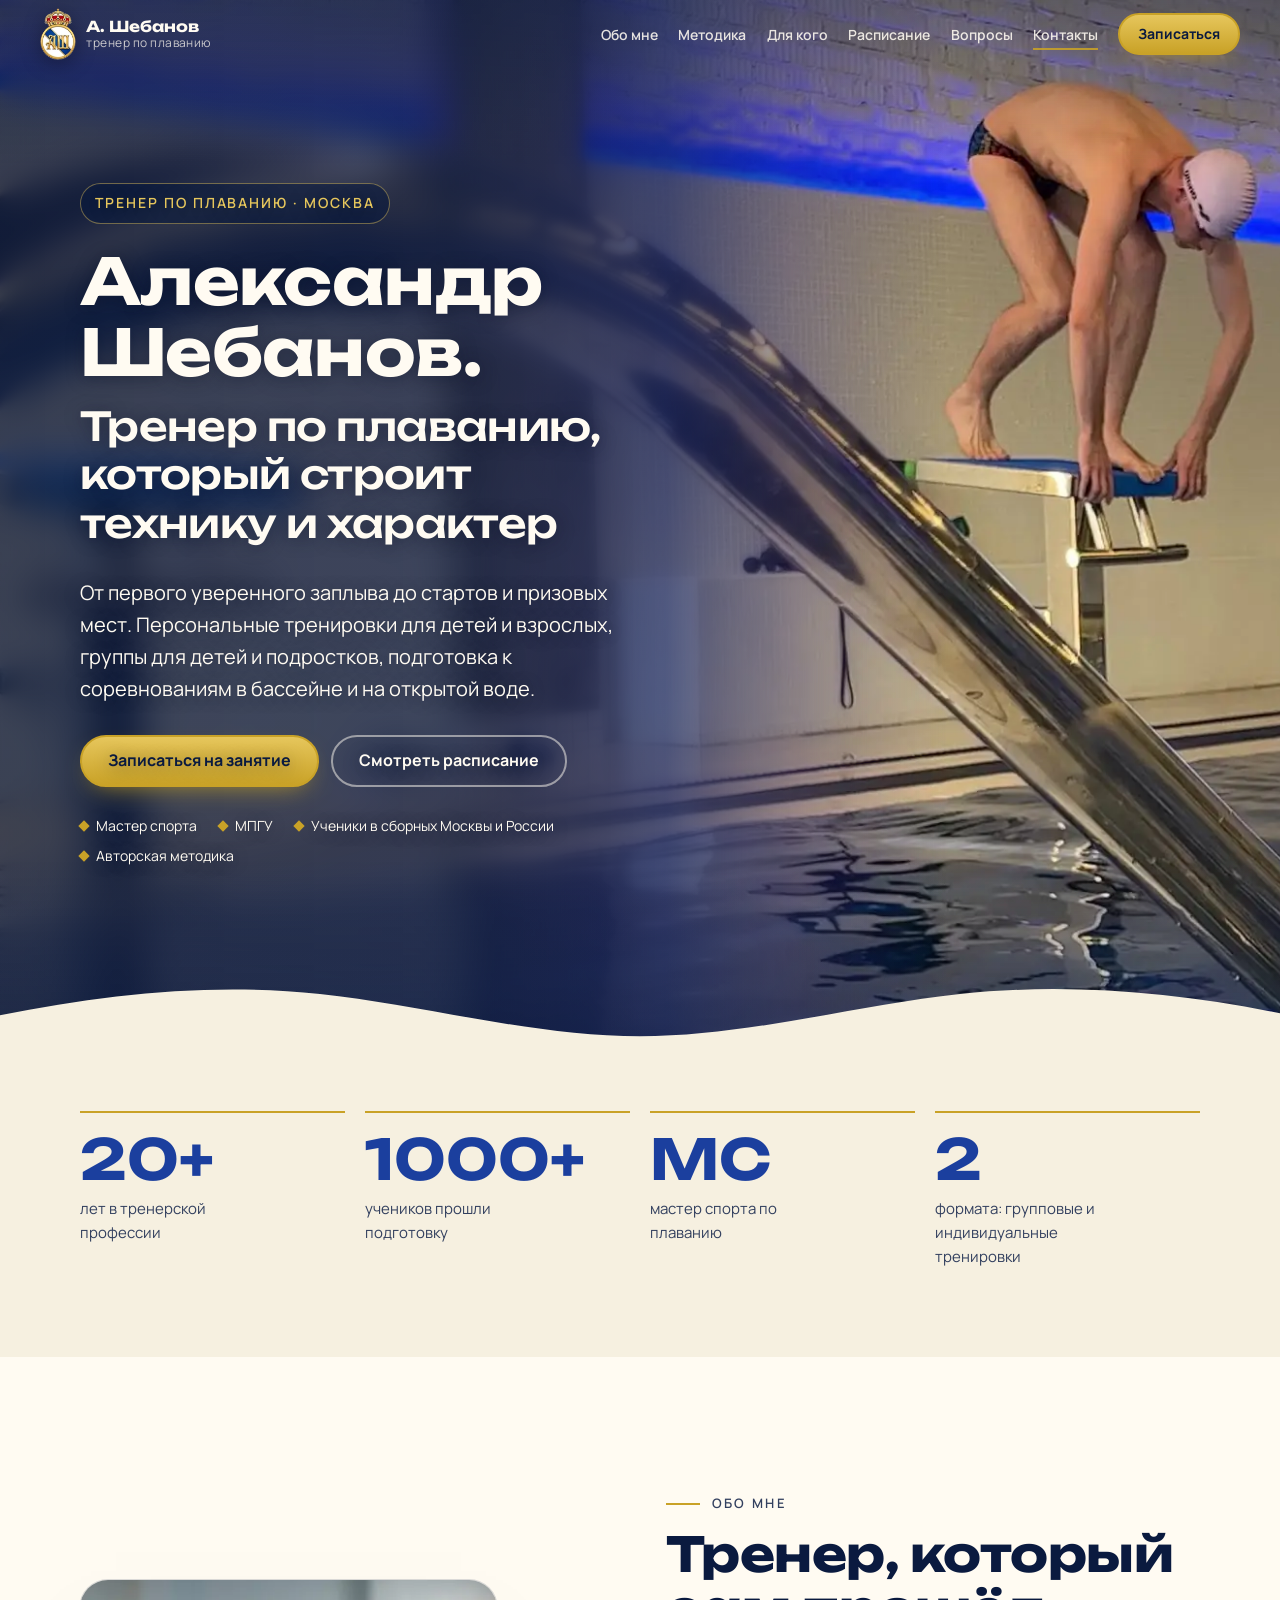
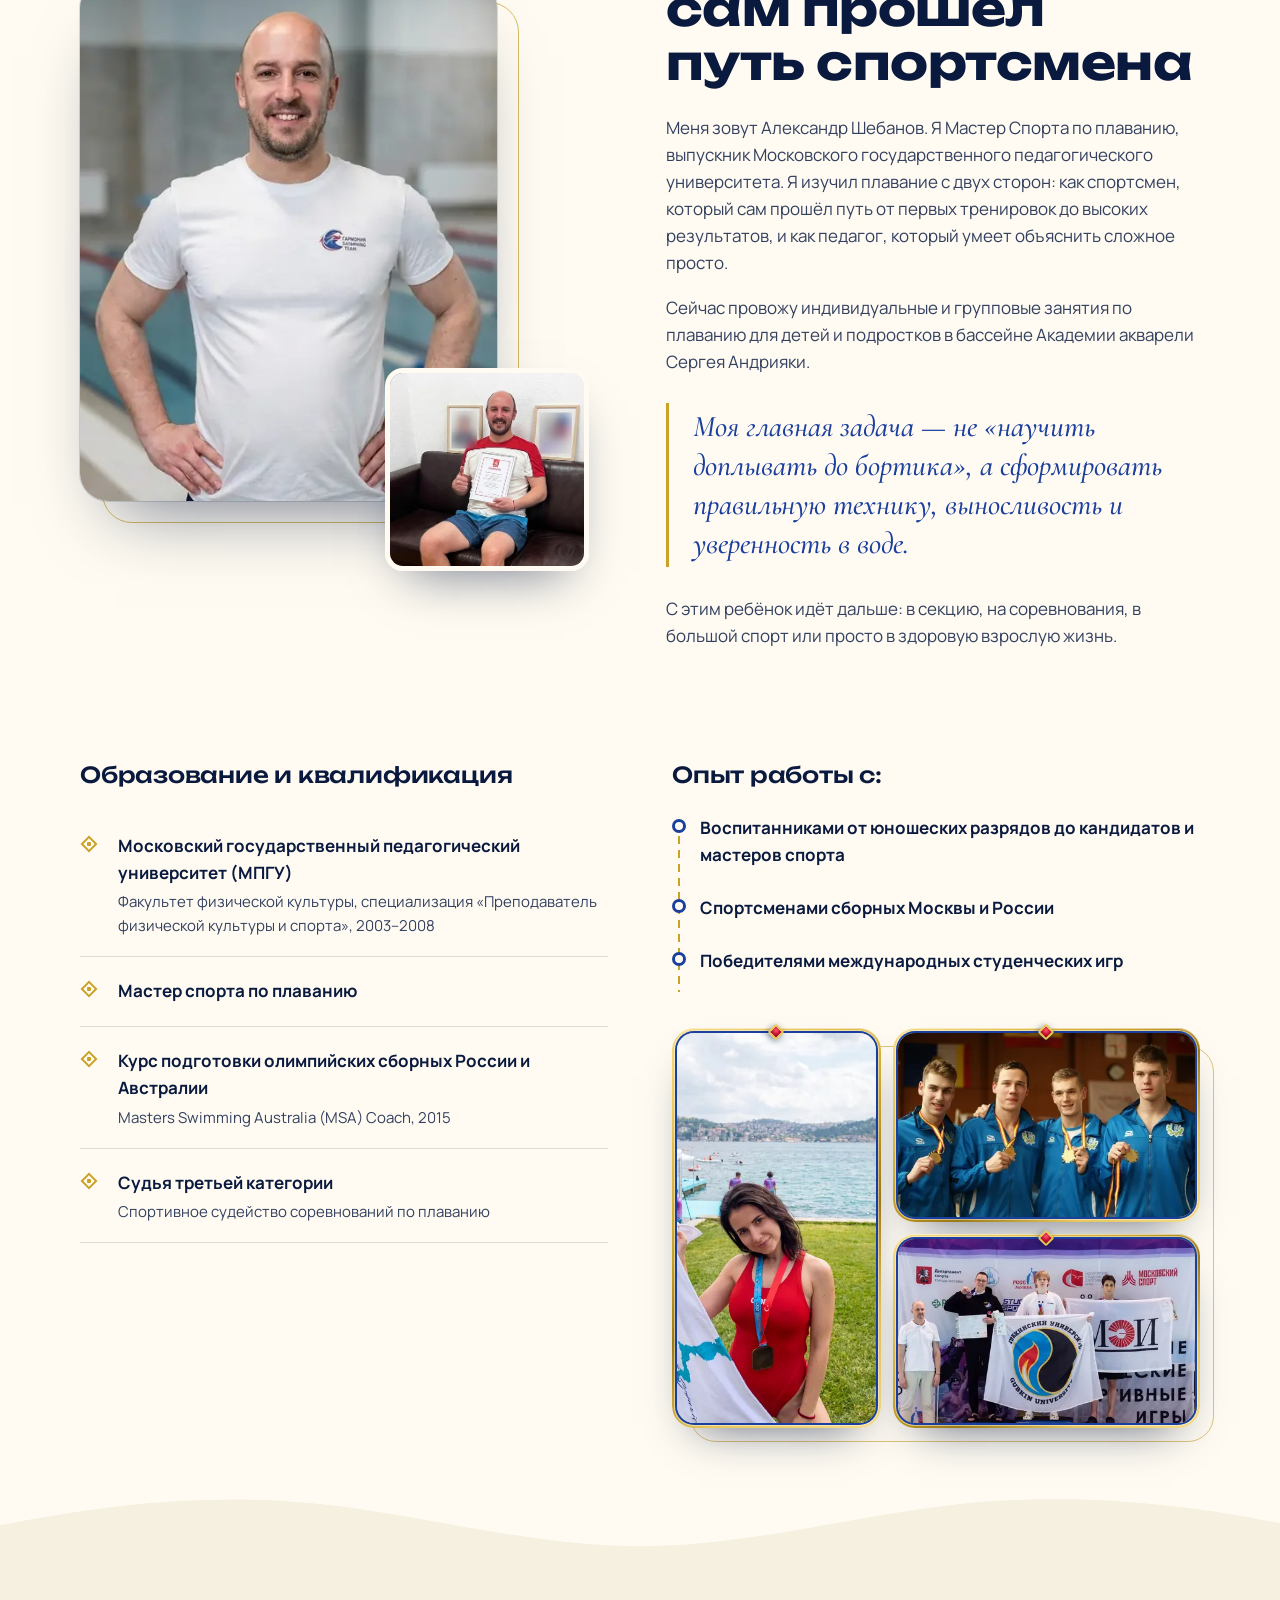
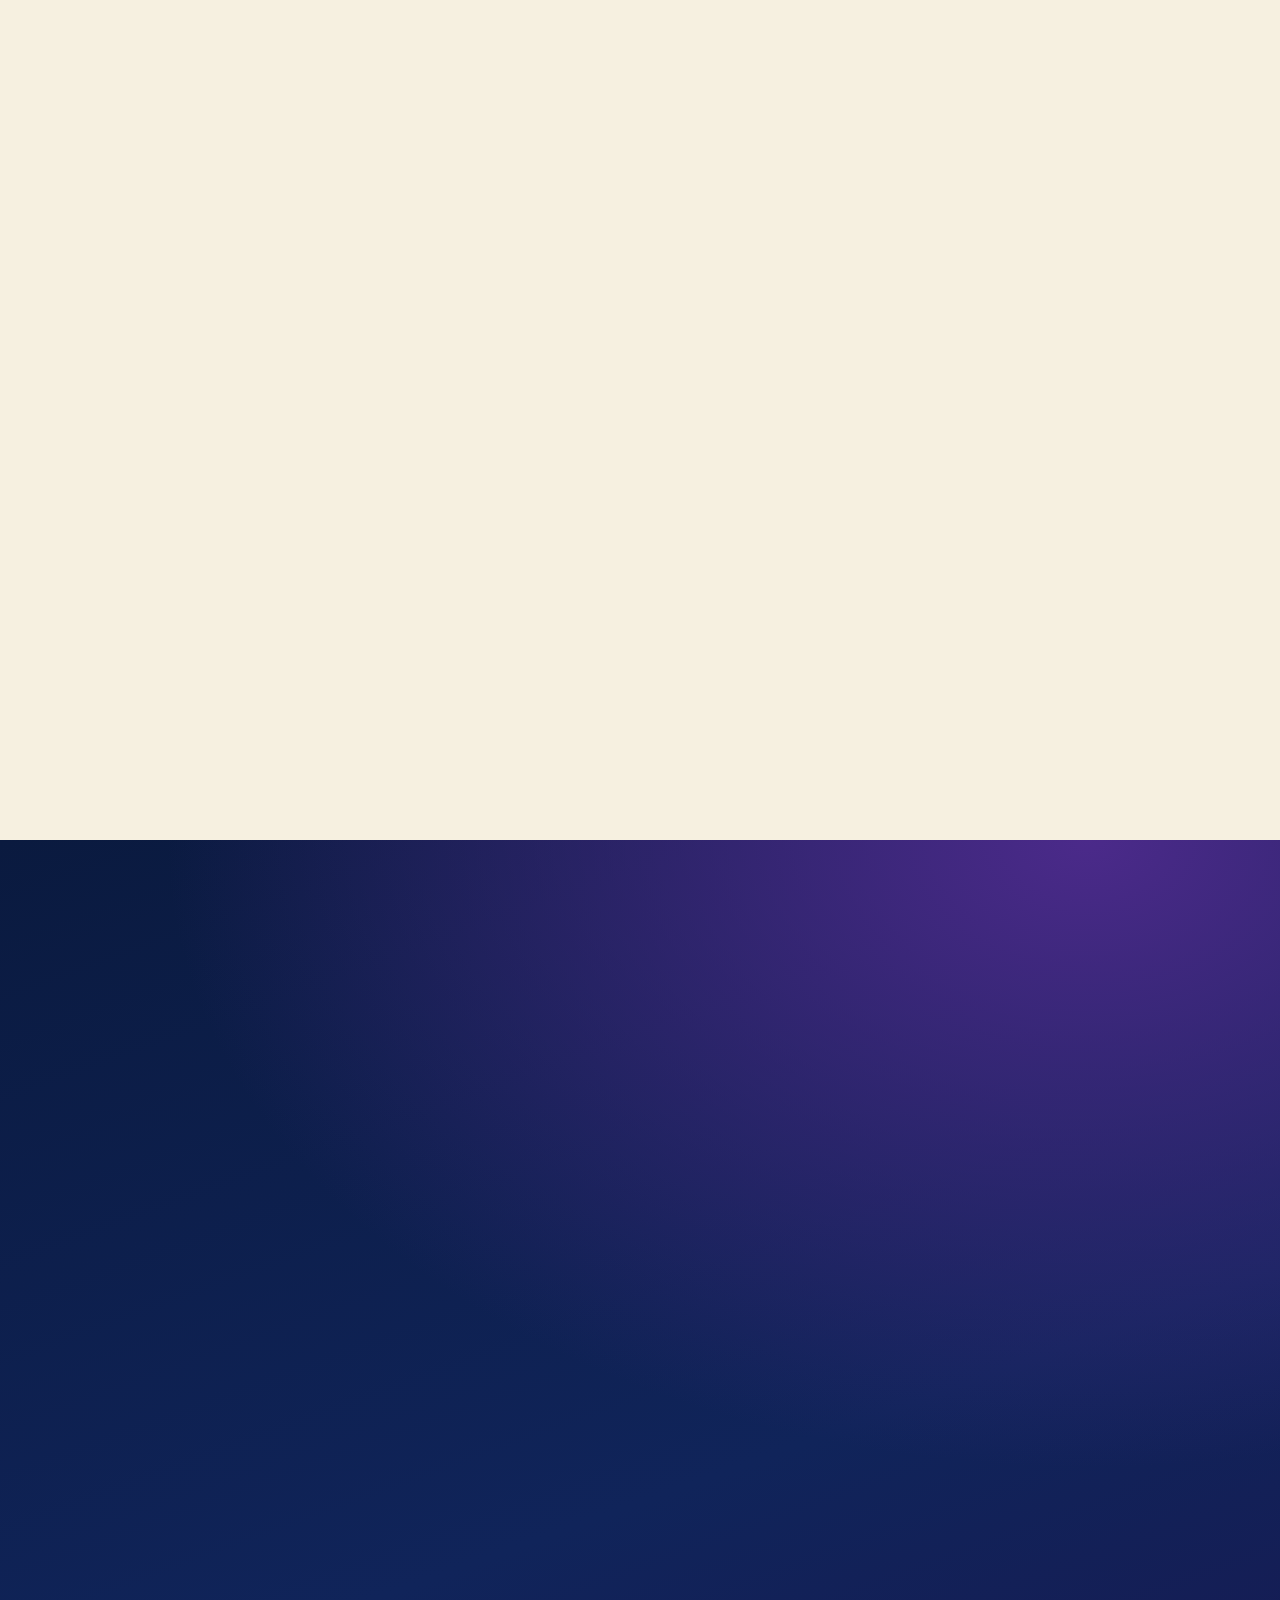
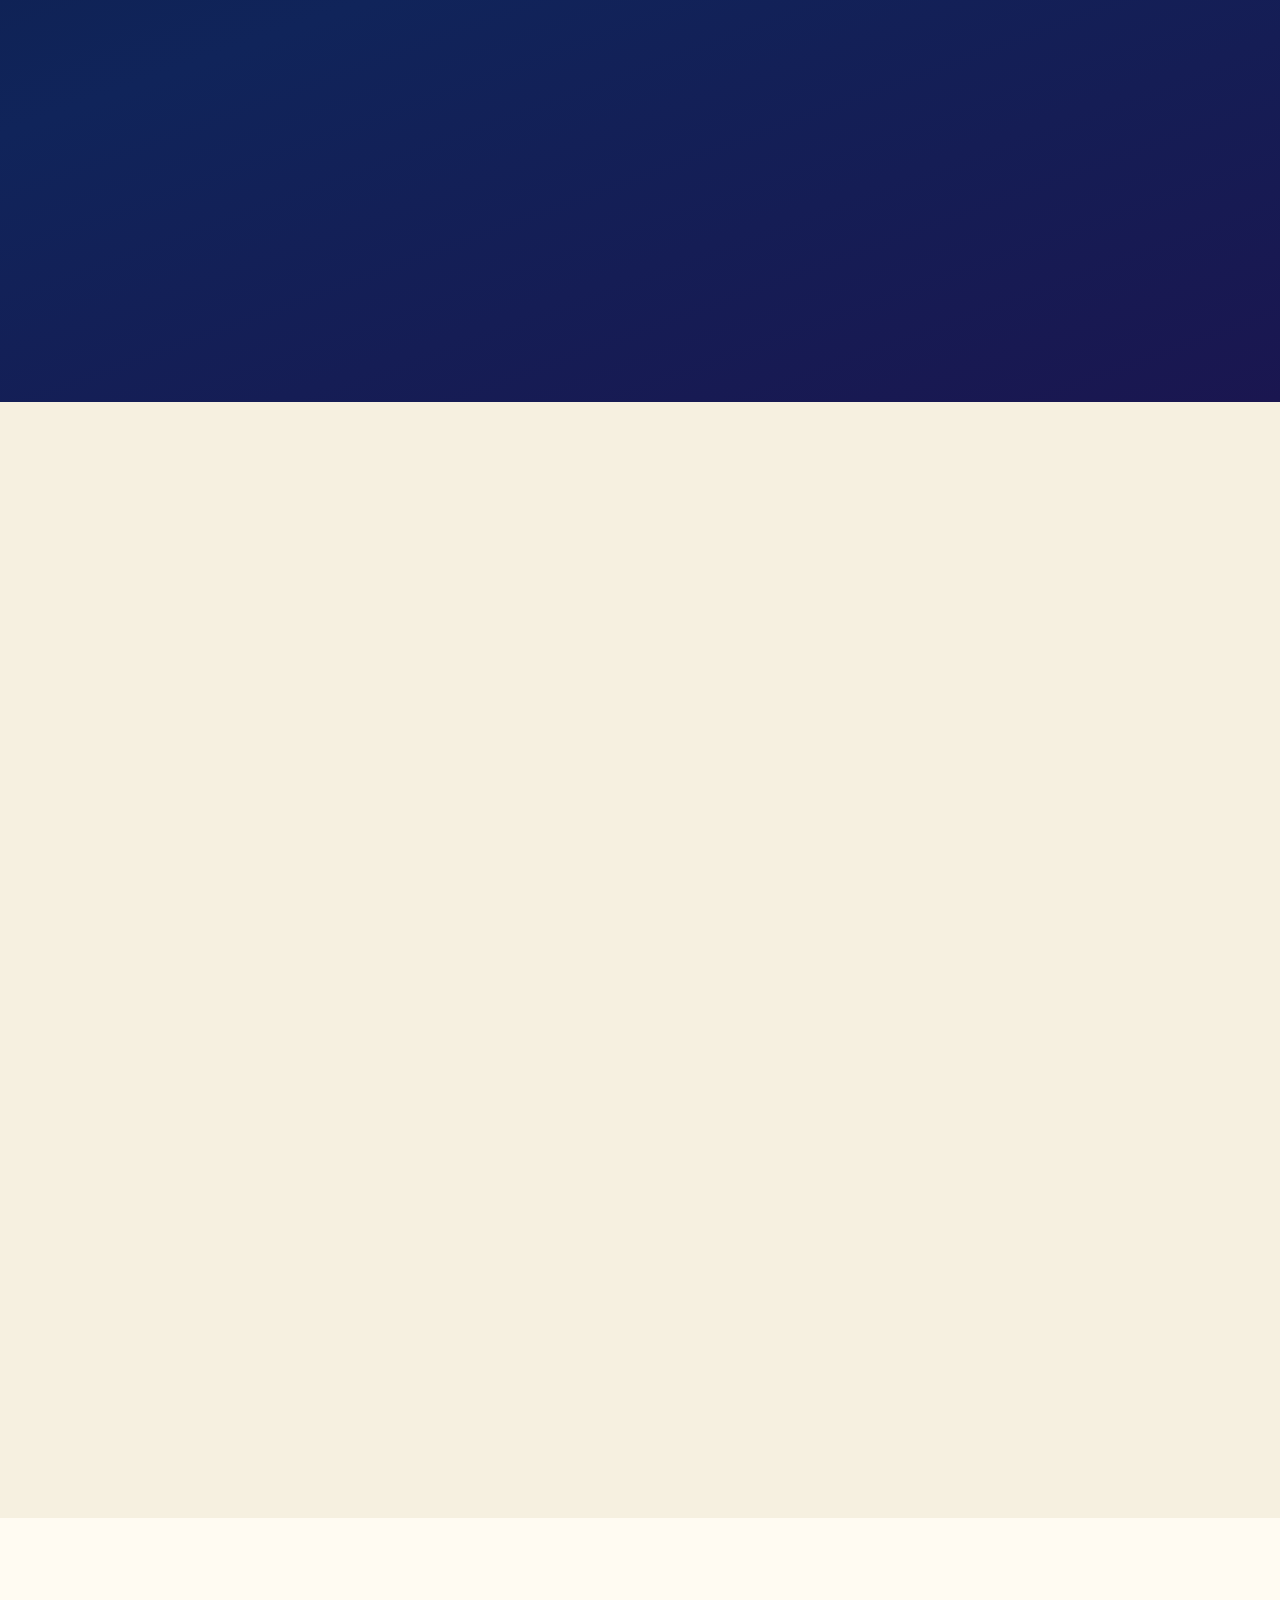
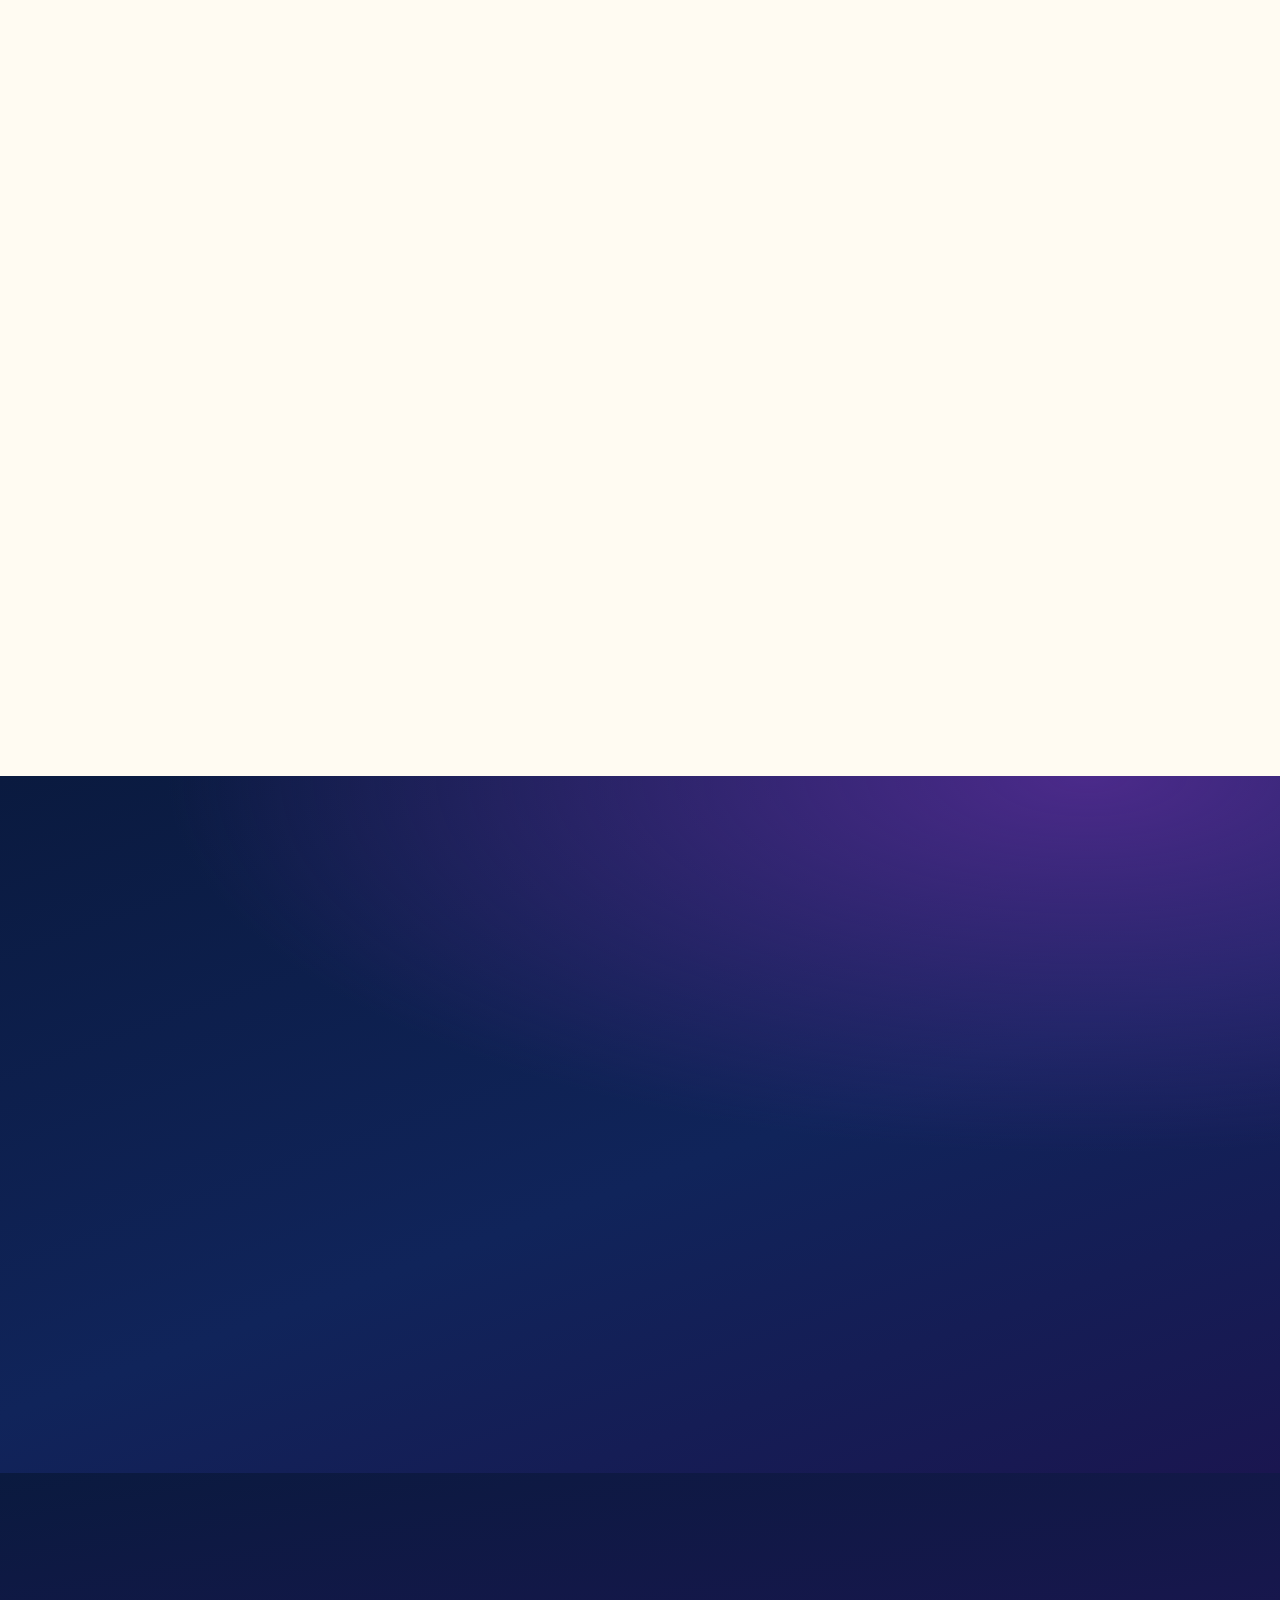
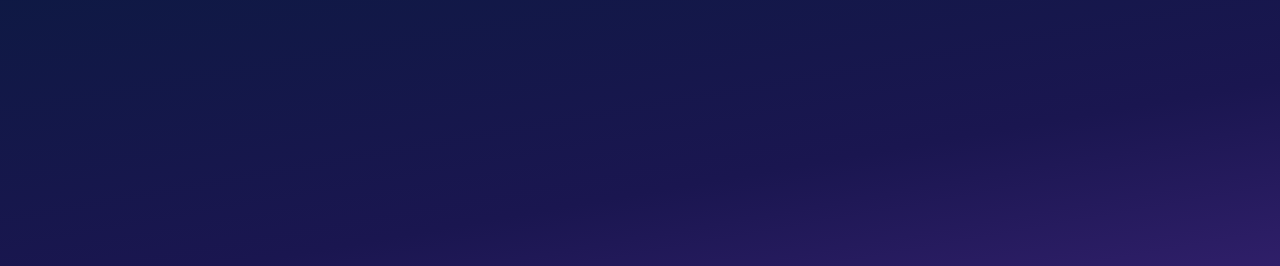
==== commit b93d550c: "«Опыт работы с»: вместо фото с открытой воды — ученица с медалью после заплыва Co-Authored-By: Claud" ====
--- a/index.html
+++ b/index.html
@@ -5,8 +5,7 @@
 <meta name="viewport" content="width=device-width, initial-scale=1">
 <title>Тренер по плаванию в Москве — Александр Шебанов | Мастер спорта, индивидуальные и групповые занятия</title>
 <meta name="description" content="Александр Шебанов, мастер спорта по плаванию, стаж более 20 лет. Персональные тренировки для детей и взрослых, группы для детей и подростков, подготовка к соревнованиям, открытой воде и триатлону.">
-<!-- [УТОЧНИТЬ: домен] заменить https://example.ru на реальный домен здесь, в og:url, og:image, sitemap.xml и robots.txt -->
-<link rel="canonical" href="https://example.ru/">
+<link rel="canonical" href="https://shebanov-swim.ru/">
 <meta name="theme-color" content="#0A1A3F">
 <link rel="icon" href="assets/img/favicon.ico" sizes="any">
 <link rel="icon" href="assets/img/favicon-32.png" type="image/png" sizes="32x32">
@@ -16,14 +15,14 @@
 <meta property="og:locale" content="ru_RU">
 <meta property="og:title" content="Александр Шебанов — тренер по плаванию в Москве">
 <meta property="og:description" content="Мастер спорта по плаванию, стаж более 20 лет. Персональные и групповые тренировки, подготовка к соревнованиям и открытой воде.">
-<meta property="og:url" content="https://example.ru/">
-<meta property="og:image" content="https://example.ru/assets/img/og-cover.jpg">
+<meta property="og:url" content="https://shebanov-swim.ru/">
+<meta property="og:image" content="https://shebanov-swim.ru/assets/img/og-cover.jpg">
 <meta property="og:image:width" content="1200">
 <meta property="og:image:height" content="630">
 <meta name="twitter:card" content="summary_large_image">
 <meta name="twitter:title" content="Александр Шебанов — тренер по плаванию в Москве">
 <meta name="twitter:description" content="Мастер спорта по плаванию, стаж более 20 лет. Персональные и групповые тренировки.">
-<meta name="twitter:image" content="https://example.ru/assets/img/og-cover.jpg">
+<meta name="twitter:image" content="https://shebanov-swim.ru/assets/img/og-cover.jpg">
 
 <!-- Предзагрузка: шрифты заголовков и текста (кириллица) и обложка видео под размер экрана -->
 <link rel="preload" as="font" type="font/woff2" href="assets/fonts/unbounded-cyrillic.woff2" crossorigin>
@@ -31,7 +30,7 @@
 <link rel="preload" as="image" type="image/webp" href="assets/video/hero-poster.webp?v=c04704e5" media="(min-width: 1100px)" fetchpriority="high">
 <link rel="preload" as="image" type="image/webp" href="assets/video/hero-poster-720.webp?v=66389ddc" media="(max-width: 1099px)" fetchpriority="high">
 <!-- CSS_START: стили встраиваются сборкой (python tools/build.py) из assets/css/fonts.css + style.css -->
-<style>@font-face{font-family:Cormorant Garamond;font-style:italic;font-weight:500;font-display:swap;src:url(assets/fonts/cormorant-garamond-cyrillic-italic.woff2) format("woff2");unicode-range:U+0301,U+0400-045F,U+0490-0491,U+04B0-04B1,U+2116}@font-face{font-family:Cormorant Garamond;font-style:italic;font-weight:500;font-display:swap;src:url(assets/fonts/cormorant-garamond-latin-italic.woff2) format("woff2");unicode-range:U+0000-00FF,U+0131,U+0152-0153,U+02BB-02BC,U+02C6,U+02DA,U+02DC,U+0304,U+0308,U+0329,U+2000-206F,U+20AC,U+2122,U+2191,U+2193,U+2212,U+2215,U+FEFF,U+FFFD}@font-face{font-family:Manrope;font-style:normal;font-weight:400;font-display:swap;src:url(assets/fonts/manrope-cyrillic.woff2) format("woff2");unicode-range:U+0301,U+0400-045F,U+0490-0491,U+04B0-04B1,U+2116}@font-face{font-family:Manrope;font-style:normal;font-weight:400;font-display:swap;src:url(assets/fonts/manrope-latin.woff2) format("woff2");unicode-range:U+0000-00FF,U+0131,U+0152-0153,U+02BB-02BC,U+02C6,U+02DA,U+02DC,U+0304,U+0308,U+0329,U+2000-206F,U+20AC,U+2122,U+2191,U+2193,U+2212,U+2215,U+FEFF,U+FFFD}@font-face{font-family:Manrope;font-style:normal;font-weight:500;font-display:swap;src:url(assets/fonts/manrope-cyrillic.woff2) format("woff2");unicode-range:U+0301,U+0400-045F,U+0490-0491,U+04B0-04B1,U+2116}@font-face{font-family:Manrope;font-style:normal;font-weight:500;font-display:swap;src:url(assets/fonts/manrope-latin.woff2) format("woff2");unicode-range:U+0000-00FF,U+0131,U+0152-0153,U+02BB-02BC,U+02C6,U+02DA,U+02DC,U+0304,U+0308,U+0329,U+2000-206F,U+20AC,U+2122,U+2191,U+2193,U+2212,U+2215,U+FEFF,U+FFFD}@font-face{font-family:Manrope;font-style:normal;font-weight:600;font-display:swap;src:url(assets/fonts/manrope-cyrillic.woff2) format("woff2");unicode-range:U+0301,U+0400-045F,U+0490-0491,U+04B0-04B1,U+2116}@font-face{font-family:Manrope;font-style:normal;font-weight:600;font-display:swap;src:url(assets/fonts/manrope-latin.woff2) format("woff2");unicode-range:U+0000-00FF,U+0131,U+0152-0153,U+02BB-02BC,U+02C6,U+02DA,U+02DC,U+0304,U+0308,U+0329,U+2000-206F,U+20AC,U+2122,U+2191,U+2193,U+2212,U+2215,U+FEFF,U+FFFD}@font-face{font-family:Manrope;font-style:normal;font-weight:700;font-display:swap;src:url(assets/fonts/manrope-cyrillic.woff2) format("woff2");unicode-range:U+0301,U+0400-045F,U+0490-0491,U+04B0-04B1,U+2116}@font-face{font-family:Manrope;font-style:normal;font-weight:700;font-display:swap;src:url(assets/fonts/manrope-latin.woff2) format("woff2");unicode-range:U+0000-00FF,U+0131,U+0152-0153,U+02BB-02BC,U+02C6,U+02DA,U+02DC,U+0304,U+0308,U+0329,U+2000-206F,U+20AC,U+2122,U+2191,U+2193,U+2212,U+2215,U+FEFF,U+FFFD}@font-face{font-family:Unbounded;font-style:normal;font-weight:500;font-display:swap;src:url(assets/fonts/unbounded-cyrillic.woff2) format("woff2");unicode-range:U+0301,U+0400-045F,U+0490-0491,U+04B0-04B1,U+2116}@font-face{font-family:Unbounded;font-style:normal;font-weight:500;font-display:swap;src:url(assets/fonts/unbounded-latin.woff2) format("woff2");unicode-range:U+0000-00FF,U+0131,U+0152-0153,U+02BB-02BC,U+02C6,U+02DA,U+02DC,U+0304,U+0308,U+0329,U+2000-206F,U+20AC,U+2122,U+2191,U+2193,U+2212,U+2215,U+FEFF,U+FFFD}@font-face{font-family:Unbounded;font-style:normal;font-weight:700;font-display:swap;src:url(assets/fonts/unbounded-cyrillic.woff2) format("woff2");unicode-range:U+0301,U+0400-045F,U+0490-0491,U+04B0-04B1,U+2116}@font-face{font-family:Unbounded;font-style:normal;font-weight:700;font-display:swap;src:url(assets/fonts/unbounded-latin.woff2) format("woff2");unicode-range:U+0000-00FF,U+0131,U+0152-0153,U+02BB-02BC,U+02C6,U+02DA,U+02DC,U+0304,U+0308,U+0329,U+2000-206F,U+20AC,U+2122,U+2191,U+2193,U+2212,U+2215,U+FEFF,U+FFFD}:root{--cream: #F6F0E0;--white: #FFFBF2;--gold: #C9A227;--gold-l: #E6C65C;--navy: #0A1A3F;--royal: #1B3F9E;--violet: #4B2A8A;--violet-l: #6A47B5;--ink: #0A1A3F;--ink-soft: #33405F;--line: rgba(10, 26, 63, .14);--todo-bg: #FFE45C;--font-head: "Unbounded", "Arial Black", system-ui, sans-serif;--font-body: "Manrope", system-ui, -apple-system, "Segoe UI", sans-serif;--font-quote: "Cormorant Garamond", Georgia, serif;--radius: 18px;--gutter: clamp(16px, 4vw, 40px);--section: clamp(72px, 10vw, 128px);--header-h: 68px;--ease: cubic-bezier(.22, .8, .24, 1)}*,*:before,*:after{box-sizing:border-box}html{scroll-behavior:smooth;scroll-padding-top:calc(var(--header-h) + 12px);-webkit-text-size-adjust:100%}body{margin:0;font:400 17px/1.6 var(--font-body);color:var(--ink);background:var(--white);overflow-x:hidden}img{max-width:100%;height:auto;display:block}a{color:var(--royal);text-underline-offset:3px}button{font:inherit;cursor:pointer}h1,h2,h3{font-family:var(--font-head);font-weight:700;line-height:1.12;margin:0 0 .5em;letter-spacing:-.01em;text-wrap:balance}h2{font-size:clamp(24px,4.4vw,48px);overflow-wrap:break-word;hyphens:auto;-webkit-hyphens:auto}.container>*,[class*=__grid]>*{min-width:0}.h3{font-size:clamp(18px,2vw,22px);font-weight:500;margin-bottom:1.2em}p{margin:0 0 1em}ul,ol{margin:0;padding:0;list-style:none}:focus-visible{outline:3px solid var(--gold);outline-offset:3px;border-radius:6px}.container{width:min(1200px,100%);margin-inline:auto;padding-inline:var(--gutter)}.section{position:relative;padding-block:var(--section)}.visually-hidden,.sprite{position:absolute!important;width:1px;height:1px;overflow:hidden;clip:rect(0 0 0 0);white-space:nowrap}.skip{position:absolute;left:12px;top:-60px;z-index:100;background:var(--gold);color:var(--navy);padding:10px 16px;border-radius:10px;font-weight:700}.skip:focus{top:12px}.todo,[data-todo]{background:var(--todo-bg);color:#1d1600;font:600 .82em/1.4 var(--font-body);padding:.08em .45em;border-radius:5px;box-decoration-break:clone;-webkit-box-decoration-break:clone;letter-spacing:0}.kicker{display:inline-flex;align-items:center;gap:12px;font:600 13px/1 var(--font-body);letter-spacing:.18em;text-transform:uppercase;color:var(--royal);margin-bottom:18px}.kicker:before{content:"";width:34px;height:2px;background:var(--gold)}.kicker--gold{color:var(--gold-l)}.lead{font-size:clamp(17px,1.6vw,20px);color:var(--ink-soft);max-width:46ch}.lead--wide{max-width:68ch}.dark .lead{color:#fffbf2d1}.btn{--b: var(--gold);display:inline-flex;align-items:center;justify-content:center;gap:10px;min-height:52px;padding:14px 26px;border-radius:999px;font:700 16px/1.1 var(--font-body);text-decoration:none;text-align:center;border:2px solid var(--b);transition:transform .25s var(--ease),background .25s,color .25s,box-shadow .25s}.btn--sm{min-height:42px;padding:10px 18px;font-size:14px}.btn--gold{background:linear-gradient(180deg,var(--gold-l),var(--gold));color:var(--navy);box-shadow:0 10px 26px -12px #c9a227e6}.btn--gold:hover{transform:translateY(-2px);box-shadow:0 16px 30px -12px #c9a227}.btn--ghost{background:transparent;color:var(--white);--b: rgba(255, 251, 242, .5)}.btn--ghost:hover{--b: var(--gold-l);color:var(--gold-l)}.btn--outline{background:transparent;color:var(--royal);--b: var(--royal)}.btn--outline:hover{background:var(--royal);color:var(--white)}.btn[aria-disabled=true]{opacity:.75;cursor:not-allowed;filter:grayscale(.4);box-shadow:none;transform:none}.link-gold{color:var(--gold-l);font-weight:600}.dark{background:radial-gradient(120% 90% at 85% 0%,var(--violet) 0%,rgba(75,42,138,0) 60%),linear-gradient(160deg,var(--navy) 0%,#10245a 55%,#1a1650 100%);color:var(--white);position:relative;isolation:isolate}.dark h2,.dark h3{color:var(--white)}.lanes:before{content:"";position:absolute;inset:0;z-index:-1;pointer-events:none;background-image:repeating-linear-gradient(90deg,transparent 0 calc(12.5% - 1px),rgba(230,198,92,.13) calc(12.5% - 1px) 12.5%);mask-image:linear-gradient(180deg,transparent,#000 25%,#000 75%,transparent)}.caustics{position:absolute;inset:-20%;z-index:-1;pointer-events:none;opacity:.32;mix-blend-mode:screen;background:radial-gradient(closest-side,rgba(230,198,92,.28),transparent 70%) 10% 20% / 38% 30% no-repeat,radial-gradient(closest-side,rgba(120,160,255,.22),transparent 70%) 80% 60% / 46% 36% no-repeat,radial-gradient(closest-side,rgba(255,255,255,.14),transparent 70%) 40% 90% / 30% 26% no-repeat;animation:drift 18s ease-in-out infinite alternate}.caustics--soft{opacity:.22}@keyframes drift{to{transform:translate3d(4%,-3%,0) scale(1.08)}}.wave{position:absolute;left:0;width:100%;height:clamp(36px,6vw,80px);bottom:-1px;fill:currentColor;pointer-events:none;display:block}.wave--top{top:-1px;bottom:auto;transform:scaleY(-1)}.wave--animated{width:200%;animation:wave 22s linear infinite}.wave--slow{animation-duration:34s}@keyframes wave{to{transform:translate(-50%)}}.wave--animated use{transform:none}.header{position:fixed;inset:0 0 auto;z-index:50;transition:background .3s,box-shadow .3s}.header.is-scrolled,.header.menu-open{background:#0a1a3ff0;backdrop-filter:blur(12px);box-shadow:0 10px 30px -18px #0009}.header__inner{height:var(--header-h);display:flex;align-items:center;gap:20px;width:min(1320px,100%);margin-inline:auto;padding-inline:var(--gutter)}.logo{display:flex;align-items:center;gap:10px;text-decoration:none;color:var(--white);margin-right:auto}.logo__mark{display:block;flex:none}.logo__mark img{width:auto;height:52px;filter:drop-shadow(0 4px 10px rgba(0,0,0,.35))}.logo__text{display:flex;flex-direction:column;line-height:1.1}.logo__text b{font:700 15px/1.1 var(--font-head)}.logo__text small{font-size:12px;opacity:.75;letter-spacing:.04em}.nav ul{display:flex;gap:clamp(12px,1.6vw,24px)}.nav a{color:var(--white);text-decoration:none;font-weight:600;font-size:14px;opacity:.88;position:relative;padding-block:6px}.nav a:after{content:"";position:absolute;left:0;right:0;bottom:0;height:2px;background:var(--gold);transform:scaleX(0);transform-origin:left;transition:transform .3s var(--ease)}.nav a:hover{opacity:1}.nav a:hover:after,.nav a.is-active:after{transform:scaleX(1)}.burger{display:none;width:46px;height:46px;border:0;background:transparent;padding:11px;border-radius:12px}.burger span{display:block;height:2px;background:var(--white);margin-block:5px;transition:transform .3s,opacity .3s}.burger[aria-expanded=true] span:nth-child(1){transform:translateY(7px) rotate(45deg)}.burger[aria-expanded=true] span:nth-child(2){opacity:0}.burger[aria-expanded=true] span:nth-child(3){transform:translateY(-7px) rotate(-45deg)}.progress{position:absolute;left:0;right:0;bottom:-3px;height:3px;pointer-events:none}.progress__bar{height:100%;width:100%;background:linear-gradient(90deg,var(--gold),var(--gold-l));transform-origin:left;transform:scaleX(var(--p, 0))}.progress__swimmer{position:absolute;top:-9px;left:0;width:34px;height:13px;color:var(--gold-l);fill:var(--gold-l);transform:translate(calc(var(--p, 0) * (100vw - 40px)));opacity:0;transition:opacity .3s}.header.is-scrolled .progress__swimmer{opacity:1}@media (max-width: 1080px){.burger{display:block}.header__cta{display:none}.nav{position:fixed;inset:var(--header-h) 0 auto;background:#0a1a3ffa;max-height:calc(100dvh - var(--header-h));overflow:auto;transform:translateY(-8px);opacity:0;visibility:hidden;transition:opacity .25s,transform .25s,visibility .25s}.nav.is-open{opacity:1;visibility:visible;transform:none}.nav ul{flex-direction:column;gap:0;padding:8px var(--gutter) 24px}.nav a{display:block;font-size:18px;padding:14px 0;border-bottom:1px solid rgba(255,255,255,.08)}}.hero{padding:calc(var(--header-h) + clamp(40px,9vw,120px)) 0 clamp(110px,14vw,180px);overflow:hidden;min-height:min(100svh,920px);display:flex;flex-direction:column;justify-content:center}.hero__grid{display:grid}.hero__text{max-width:720px;text-shadow:0 2px 18px rgba(6,14,36,.45)}.hero__media{position:absolute;inset:0;z-index:-4;background:var(--navy) url(assets/video/hero-poster.webp?v=c04704e5) 60% 50% / cover no-repeat}.hero__video{width:100%;height:100%;object-fit:cover;object-position:60% 50%;display:block}.hero__blur{position:absolute;inset:0;z-index:-3;pointer-events:none}.hero__blur--soft{backdrop-filter:blur(6px);-webkit-backdrop-filter:blur(6px);-webkit-mask-image:linear-gradient(90deg,#000 0%,#000 42%,transparent 68%);mask-image:linear-gradient(90deg,#000 0%,#000 42%,transparent 68%)}.hero__blur--strong{backdrop-filter:blur(18px);-webkit-backdrop-filter:blur(18px);-webkit-mask-image:linear-gradient(90deg,#000 0%,#000 34%,transparent 58%);mask-image:linear-gradient(90deg,#000 0%,#000 34%,transparent 58%)}.hero__overlay{position:absolute;inset:0;z-index:-2;pointer-events:none;background:linear-gradient(180deg,rgba(10,26,63,.3) 0%,transparent 16%,transparent 82%,rgba(10,26,63,.4) 100%),linear-gradient(90deg,#0a1a3fa8,#0c1c48a3 32%,#16246699 50%,#28267847 60%,#28267800 71%)}@media (min-width: 1100px){.hero__text{max-width:560px}}@media (min-width: 1100px) and (max-width: 1349px){.hero__overlay{background:linear-gradient(180deg,rgba(10,26,63,.3) 0%,transparent 16%,transparent 82%,rgba(10,26,63,.4) 100%),linear-gradient(90deg,#0a1a3fc2,#0c1c48bd 35%,#162466b3 52%,#28267859 62%,#28267800 74%)}}@media (max-width: 1099px) and (orientation: portrait){.hero{display:block;min-height:0;padding-top:0;background:linear-gradient(180deg,#0c2a6e,#0d2766 34%,#0f2459 62%,#161c55)}.hero__media{position:relative;inset:auto;z-index:0;width:100%;aspect-ratio:1 / 1;max-height:64svh;background-image:url(assets/video/hero-poster-720.webp?v=66389ddc);background-position:60% 50%;background-color:#0c2a6e;-webkit-mask-image:linear-gradient(180deg,transparent 0,#000 15%,#000 68%,transparent 100%);mask-image:linear-gradient(180deg,transparent 0,#000 15%,#000 68%,transparent 100%)}.hero__video{object-position:60% 50%;filter:saturate(.88) brightness(.94)}.hero__media:after{content:"";position:absolute;inset:0;pointer-events:none;background:radial-gradient(120% 90% at 70% 45%,#0c2a6e00 40%,#0c2a6e8c),#1b348c29}.hero__blur,.hero__overlay{display:none}.hero .container{position:relative;z-index:1;margin-top:-16vw}.hero .eyebrow{background:#0a1a3fd1}.hero__toggle{right:var(--gutter);bottom:auto;top:calc(var(--header-h) + 10px)}}@media (max-width: 1099px) and (orientation: landscape){.hero__media,.hero__blur,.hero__overlay{bottom:auto;height:100svh}.hero__media{background-image:url(assets/video/hero-poster-720.webp?v=66389ddc)}.hero__text{max-width:58%}.hero__blur--soft{-webkit-mask-image:linear-gradient(90deg,#000 0%,#000 60%,transparent 82%);mask-image:linear-gradient(90deg,#000 0%,#000 60%,transparent 82%)}.hero__blur--strong{-webkit-mask-image:linear-gradient(90deg,#000 0%,#000 50%,transparent 72%);mask-image:linear-gradient(90deg,#000 0%,#000 50%,transparent 72%)}.hero__overlay{background:linear-gradient(180deg,rgba(10,26,63,.35) 0%,transparent 18%,transparent 62%,rgba(12,28,72,.9) 100%),linear-gradient(90deg,#0a1a3fc7,#0c1c48c2 45%,#162466b8 62%,#28267859,#28267800 86%)}}.hero .eyebrow{background:#0a1a3f8c}.hero__toggle{position:absolute;right:max(16px,calc((100vw - 1200px)/2 + 16px));bottom:clamp(70px,9vw,110px);z-index:2;width:40px;height:40px;border-radius:50%;display:grid;place-items:center;padding:0;color:var(--white);background:#0a1a3f8c;border:1px solid rgba(255,251,242,.35);backdrop-filter:blur(8px);-webkit-backdrop-filter:blur(8px);transition:background .2s,border-color .2s}.hero__toggle[hidden]{display:none}.hero__toggle:hover{background:#0a1a3fcc;border-color:var(--gold-l)}.hero__toggle svg{width:16px;height:16px;fill:currentColor}.hero__toggle .i-play{display:none}.hero__toggle[aria-pressed=true] .i-play{display:block}.hero__toggle[aria-pressed=true] .i-pause{display:none}.eyebrow{display:inline-block;font-weight:600;font-size:14px;letter-spacing:.14em;text-transform:uppercase;color:var(--gold-l);border:1px solid rgba(230,198,92,.45);padding:8px 14px;border-radius:999px;margin-bottom:22px}.hero h1{font-size:clamp(30px,5.4vw,64px);margin-bottom:.45em}.h1-accent{display:block;font-weight:500;font-size:.62em;line-height:1.22;color:var(--white);margin-top:.35em}.hero__lead{font-size:clamp(17px,1.6vw,20px);color:var(--white);max-width:52ch}.hero__actions{display:flex;flex-wrap:wrap;gap:12px;margin:30px 0 28px}.trust{display:flex;flex-wrap:wrap;gap:8px 22px;font-size:14px;color:var(--white)}.trust li{display:flex;align-items:center;gap:8px}.trust li:before{content:"";width:8px;height:8px;transform:rotate(45deg);background:var(--gold);flex:none}.stats{background:var(--cream);padding:clamp(40px,6vw,64px) 0 clamp(56px,7vw,88px)}.stats__grid{display:grid;grid-template-columns:repeat(2,1fr);gap:32px 20px}.stat{border-top:2px solid var(--gold);padding-top:18px}.stat__num{font:700 clamp(34px,5vw,56px)/1 var(--font-head);color:var(--royal);margin-bottom:10px}.stat__num .todo{font-size:14px;vertical-align:middle}.stat__label{color:var(--ink-soft);font-size:15px;margin:0;max-width:22ch}@media (min-width: 900px){.stats__grid{grid-template-columns:repeat(4,1fr)}}.about{background:var(--white)}.about__grid{display:grid;gap:clamp(40px,6vw,80px);align-items:center}.about__media{position:relative;padding-right:18%}.portrait{margin:0;position:relative;isolation:isolate}.portrait:before{content:"";position:absolute;inset:22px -22px -22px 22px;border:1.5px solid rgba(201,162,39,.7);border-radius:30px;z-index:-1}.portrait:after{content:"";position:absolute;inset:10% -12% -4%;background:radial-gradient(closest-side,rgba(106,71,181,.28),rgba(27,63,158,.14) 55%,transparent 75%);filter:blur(24px);z-index:-2}.portrait__shot{position:relative;border-radius:28px;overflow:hidden;box-shadow:0 40px 70px -36px #0a1a3f99,0 0 0 1px var(--line)}.portrait__shot img{width:100%;aspect-ratio:4 / 5;object-fit:cover;object-position:50% 18%}.about__media{padding-bottom:70px}.about__main{width:min(100%,440px)}.about__second{position:absolute;right:0;bottom:0;width:40%;margin:0;border-radius:18px;overflow:hidden;border:5px solid var(--white);box-shadow:0 24px 50px -24px #0a1a3f99}.about__second img{aspect-ratio:1 / 1;object-fit:cover;object-position:40% 45%;width:100%}.about__text p{color:var(--ink-soft)}.about__text h2{color:var(--navy)}.quote{margin:28px 0;padding:4px 0 4px 24px;border-left:3px solid var(--gold);font:italic 500 clamp(22px,2.4vw,30px)/1.3 var(--font-quote);color:var(--royal)}.about__lower{display:grid;gap:48px;margin-top:clamp(56px,8vw,96px)}@media (min-width: 960px){.about__grid{grid-template-columns:1fr 1.05fr}.about__lower{grid-template-columns:1fr 1fr;gap:64px}}.edu{display:grid;gap:2px}.edu li{display:grid;grid-template-columns:22px 1fr;gap:4px 16px;padding:18px 0;border-bottom:1px solid var(--line)}.edu li:before{content:"";grid-row:span 2;width:12px;height:12px;margin:6px 0 0 3px;transform:rotate(45deg);border:2px solid var(--gold);background:radial-gradient(circle,var(--gold) 0 2px,transparent 2.5px)}.edu b{font-weight:700}.edu span{color:var(--ink-soft);font-size:15px}.timeline{position:relative;padding-left:28px}.timeline:before{content:"";position:absolute;left:6px;top:8px;bottom:8px;width:2px;background:repeating-linear-gradient(180deg,var(--gold) 0 8px,transparent 8px 14px)}.timeline li{position:relative;padding-bottom:26px}.timeline li:before{content:"";position:absolute;left:-28px;top:5px;width:14px;height:14px;border-radius:50%;background:var(--white);border:3px solid var(--royal)}.timeline .period{font:600 13px/1 var(--font-body);letter-spacing:.12em;text-transform:uppercase;color:var(--royal);display:block;margin-bottom:6px}.timeline b{display:block}.timeline span.role{color:var(--ink-soft);font-size:15px}.exp-photos{position:relative;isolation:isolate;display:grid;grid-template-columns:.85fr 1.25fr;grid-template-rows:1fr 1fr;gap:12px;margin-top:28px;height:clamp(300px,34vw,400px)}.exp-photos:before{content:"";position:absolute;inset:18px -14px -14px 18px;border:1.5px solid rgba(201,162,39,.6);border-radius:26px;z-index:-1}.exp-photos__item{position:relative;margin:0;min-width:0;min-height:0;padding:5px;border-radius:22px;background:linear-gradient(145deg,#f4dc8a 0%,var(--gold-l) 18%,var(--gold) 42%,#9c7a17 58%,var(--gold-l) 78%,#f4dc8a 100%);box-shadow:0 22px 44px -26px #0a1a3fbf,inset 0 1px #ffffff8c}.exp-photos__item--tall{grid-row:1 / span 2}.exp-photos__item picture{display:block;width:100%;height:100%;overflow:hidden;border-radius:17px;box-shadow:0 0 0 2px var(--royal),0 0 0 3px #fffbf280}.exp-photos__item img{display:block;width:100%;height:100%;object-fit:cover;object-position:50% 30%;transition:transform .8s var(--ease)}.exp-photos__item:hover img{transform:scale(1.05)}.exp-photos__item:after{content:"";position:absolute;top:-2px;left:50%;z-index:2;width:12px;height:12px;transform:translate(-50%) rotate(45deg);border-radius:2px;border:2px solid var(--gold-l);background:radial-gradient(circle at 35% 35%,#ff5a6e,#c8102e 55%,#7d0618);box-shadow:0 2px 6px #0a1a3f80}.method{background:var(--cream);padding-bottom:clamp(16px,3vw,32px)}.method h2{color:var(--navy);max-width:20ch}.lane-steps{counter-reset:step;margin-top:48px;display:grid;gap:0;border-radius:var(--radius);overflow:hidden;background:var(--white);box-shadow:0 0 0 1px var(--line)}.lane-steps li{counter-increment:step;position:relative;padding:26px 24px 26px 92px;border-bottom:1px solid var(--line);background-image:linear-gradient(90deg,transparent 72px,transparent)}.lane-steps li:last-child{border-bottom:0}.lane-steps li:before{content:counter(step);position:absolute;left:22px;top:22px;width:48px;height:48px;border-radius:50%;display:grid;place-items:center;font:700 18px/1 var(--font-head);color:var(--white);background:linear-gradient(160deg,var(--royal),var(--violet))}.lane-steps li:after{content:"";position:absolute;left:45px;top:74px;bottom:-22px;width:2px;background:repeating-linear-gradient(180deg,var(--gold) 0 6px,transparent 6px 12px)}.lane-steps li:last-child:after{display:none}.lane-steps h3{font-size:18px;margin-bottom:6px;color:var(--navy)}.lane-steps p{margin:0;color:var(--ink-soft);font-size:15.5px}@media (min-width: 900px){.lane-steps{grid-template-columns:repeat(3,1fr)}.lane-steps li{padding:30px 28px 32px;border-right:1px solid var(--line)}.lane-steps li:nth-child(3n){border-right:0}.lane-steps li:nth-child(n+4){border-bottom:0}.lane-steps li:before{position:static;margin-bottom:18px}.lane-steps li:after{inset:54px 28px auto 76px;width:auto;height:2px;background:repeating-linear-gradient(90deg,var(--gold) 0 6px,transparent 6px 12px)}.lane-steps li:last-child:after{display:block}}.principles{margin:48px 0 20px;font:700 clamp(20px,3.4vw,40px)/1.25 var(--font-head);color:var(--royal);display:flex;flex-wrap:wrap;gap:6px 22px;align-items:center}.principles i{width:10px;height:10px;background:var(--gold);transform:rotate(45deg);display:inline-block}.programs{background:var(--cream)}.programs h2{color:var(--navy)}.programs__grid{display:grid;gap:16px;margin-top:36px}.program{position:relative;display:flex;flex-direction:column;padding:28px 26px 24px;border-radius:var(--radius);background:var(--white);box-shadow:0 0 0 1px var(--line);transition:transform .3s var(--ease),box-shadow .3s;overflow:hidden}.program:hover{transform:translateY(-4px);box-shadow:0 0 0 1px var(--line),0 24px 40px -28px #0a1a3f8c}.program__n{font:700 13px/1 var(--font-head);color:var(--gold);letter-spacing:.1em;margin-bottom:18px}.program h3{font-size:20px;color:var(--navy)}.program p{color:var(--ink-soft);font-size:15.5px}.program__meta{margin-top:auto;padding-top:16px;border-top:1px dashed var(--line);font-weight:700;color:var(--royal);font-size:14px}.program--lead{background:linear-gradient(160deg,var(--navy),var(--royal));color:var(--white);box-shadow:none}.program--lead h3{color:var(--white);font-size:24px}.program--lead p{color:#fffbf2db}.program--lead .program__meta{color:var(--gold-l);border-color:#fffbf240}.program--lead .program__n{color:var(--gold-l)}@media (min-width: 700px){.programs__grid{grid-template-columns:repeat(2,1fr)}}.quiz{margin-top:48px;border-radius:24px;padding:clamp(24px,4vw,44px);overflow:hidden}.quiz__head{display:flex;flex-wrap:wrap;justify-content:space-between;align-items:baseline;gap:8px 20px;margin-bottom:22px}.quiz h3{font-size:clamp(20px,2.6vw,28px);margin:0}.quiz__progress{margin:0;font-weight:600;color:var(--gold-l);font-size:14px;letter-spacing:.08em}.quiz__q{font:500 clamp(17px,2vw,21px)/1.35 var(--font-head);margin-bottom:18px}.quiz__opts{display:grid;gap:10px}@media (min-width: 700px){.quiz__opts{grid-template-columns:repeat(auto-fit,minmax(200px,1fr))}}.quiz__opt{text-align:left;padding:16px 18px;border-radius:14px;border:1.5px solid rgba(255,251,242,.28);background:#fffbf20f;color:var(--white);font-weight:600;transition:border-color .2s,background .2s;min-height:56px}.quiz__opt:hover{border-color:var(--gold-l);background:#e6c65c1a}.quiz__result h4{font:700 clamp(20px,2.6vw,28px)/1.2 var(--font-head);color:var(--gold-l);margin:0 0 10px}.quiz__result p{color:#fffbf2e0;max-width:60ch}.quiz__actions{display:flex;flex-wrap:wrap;gap:12px;margin-top:20px}.quiz__restart{background:none;border:0;color:var(--white);text-decoration:underline;text-underline-offset:4px;padding:14px 6px}.schedule{padding-top:calc(var(--section) + 20px);padding-bottom:calc(var(--section) + 30px);overflow:hidden}.schedule__grid{display:grid;gap:36px}.place{margin-top:24px;padding:22px;border-radius:16px;background:#fffbf20f;border:1px solid rgba(230,198,92,.3)}.place__name{font:500 18px/1.35 var(--font-head);margin-bottom:6px}.place__addr{color:#fffbf2d1;margin-bottom:10px}.map{position:relative;width:100%;margin-top:16px;aspect-ratio:13 / 9;min-height:min(260px,70vw);border-radius:16px;overflow:hidden;border:1px solid rgba(230,198,92,.35);background:#e9e6dd center / cover no-repeat;box-shadow:0 24px 50px -30px #000c}.map iframe{position:absolute;inset:0;display:block;width:100%;height:100%;border:0}.map__route{margin-top:14px;gap:8px}.map__route svg{width:18px;height:18px;fill:currentColor}.table{width:100%;border-collapse:collapse;font-size:17px}.table th{text-align:left;font:600 12px/1 var(--font-body);letter-spacing:.14em;text-transform:uppercase;color:var(--gold-l);padding:0 12px 14px;border-bottom:2px solid var(--gold)}.table td{padding:20px 12px;border-bottom:1px solid rgba(255,251,242,.16)}.table td:nth-child(2){font:700 22px/1 var(--font-head);color:var(--gold-l)}.table tbody tr{transition:background .2s}.table tbody tr:hover{background:#fffbf20d}.schedule__notes{margin-top:18px}.schedule__notes p{margin:0 0 8px;font-size:15px;color:#fffbf2cc}@media (min-width: 960px){.schedule__grid{grid-template-columns:.9fr 1.1fr;gap:72px;align-items:start}}.gallery{background:var(--cream)}.gallery h2{color:var(--navy)}.gallery__grid{display:grid;grid-template-columns:repeat(2,1fr);gap:12px;margin-top:32px}.gallery__grid li{min-width:0}.g-wide{grid-column:1 / -1}.g-item{display:block;width:100%;padding:0;border:0;border-radius:14px;overflow:hidden;background:var(--navy);position:relative}.g-item img{width:100%;aspect-ratio:3 / 4;object-fit:cover;transition:transform .6s var(--ease),opacity .3s}.g-wide .g-item img{aspect-ratio:4 / 3}.g-item:hover img{transform:scale(1.04);opacity:.92}@media (min-width: 900px){.gallery__grid{grid-template-columns:repeat(4,1fr);gap:16px}.g-wide{grid-column:span 2;grid-row:span 2}.g-wide .g-item,.g-wide picture{height:100%}.g-wide .g-item img{height:100%;aspect-ratio:auto}}.lightbox{border:0;padding:0;background:transparent;max-width:100vw;max-height:100dvh;width:100vw;height:100dvh}.lightbox::backdrop{background:#060e24eb}.lightbox[open]{display:grid;place-items:center}.lightbox img{max-width:min(92vw,1100px);max-height:86dvh;width:auto;height:auto;border-radius:12px;box-shadow:0 30px 80px #0009}.lightbox__close,.lightbox__nav{position:fixed;border:0;background:#fffbf21f;color:var(--white);width:52px;height:52px;border-radius:50%;font-size:30px;line-height:1;display:grid;place-items:center}.lightbox__close{top:16px;right:16px}.lightbox__nav{top:50%;transform:translateY(-50%)}.lightbox__prev{left:12px}.lightbox__next{right:12px}.lightbox__close:hover,.lightbox__nav:hover{background:var(--gold);color:var(--navy)}.reviews{background:var(--white)}.reviews__list{display:grid;gap:16px;margin-top:32px}.review{padding:26px;border-radius:var(--radius);background:var(--cream)}.review blockquote{margin:0 0 14px;font:italic 500 21px/1.4 var(--font-quote);color:var(--navy)}@media (min-width: 900px){.reviews__list{grid-template-columns:repeat(3,1fr)}}.faq{background:var(--white)}.faq h2{color:var(--navy)}.faq__grid{display:grid;gap:32px}@media (min-width: 960px){.faq__grid{grid-template-columns:.8fr 1.2fr;gap:72px}.faq__grid>div:first-child{position:sticky;top:calc(var(--header-h) + 30px);align-self:start}}.accordion{border-top:2px solid var(--navy)}.acc__item{border-bottom:1px solid var(--line)}.acc__btn{width:100%;display:flex;justify-content:space-between;align-items:center;gap:18px;padding:20px 0;background:none;border:0;text-align:left;font:700 17px/1.35 var(--font-body);color:var(--navy)}.acc__icon{flex:none;width:34px;height:34px;border-radius:50%;border:1.5px solid var(--gold);position:relative;transition:transform .3s var(--ease),background .3s}.acc__icon:before,.acc__icon:after{content:"";position:absolute;left:50%;top:50%;width:12px;height:2px;background:var(--navy);transform:translate(-50%,-50%)}.acc__icon:after{transform:translate(-50%,-50%) rotate(90deg);transition:transform .3s}.acc__btn[aria-expanded=true] .acc__icon{background:var(--gold)}.acc__btn[aria-expanded=true] .acc__icon:after{transform:translate(-50%,-50%) rotate(0)}.acc__panel{display:grid;grid-template-rows:0fr;transition:grid-template-rows .35s var(--ease)}.acc__panel>div{overflow:hidden}.acc__panel p{color:var(--ink-soft);padding-right:52px;margin:0 0 22px}.acc__btn[aria-expanded=true]+.acc__panel{grid-template-rows:1fr}.contacts{padding-top:calc(var(--section) + 30px);overflow:hidden;text-align:center}.contacts__inner{display:flex;flex-direction:column;align-items:center}.contacts h2{font-size:clamp(30px,5.4vw,60px);max-width:18ch}.contacts .lead{margin-inline:auto}.contacts__buttons{display:flex;flex-wrap:wrap;justify-content:center;gap:12px;margin:30px 0 26px}.contacts__buttons .btn{min-width:200px}.contacts__buttons .todo{display:block;font-size:12px;margin-top:4px}.ico{width:20px;height:20px;flex:none;fill:currentColor}.contacts__buttons .ico{margin-left:-2px}.footer__links a{display:inline-flex;align-items:center;gap:10px}.footer__links .ico{width:18px;height:18px;fill:var(--gold-l)}.contacts__place{color:#fffbf2c7;font-size:15px;margin:0}.footer{background:linear-gradient(170deg,var(--navy) 0%,#1a1650 70%,var(--violet) 140%);color:#fffbf2d1;position:relative;padding-top:30px;font-size:15px;overflow:hidden}.footer__wave{position:absolute;top:-1px;left:0;right:0;height:60px;overflow:hidden;transform:scaleY(-1);opacity:.5}.footer__wave .wave{color:#142a66!important}.footer a{color:var(--white)}.footer a:hover{color:var(--gold-l)}.footer__grid{display:grid;gap:32px;padding-block:48px 32px}.footer__logo img{width:auto;height:96px;margin-bottom:16px}.footer__name{font:700 18px/1.3 var(--font-head);color:var(--white)}.footer__nav{display:grid;grid-template-columns:repeat(2,auto);gap:8px 24px;justify-content:start}.footer__nav a{text-decoration:none}.footer__links{display:grid;gap:6px;margin-bottom:14px}.footer__bottom{display:flex;flex-wrap:wrap;justify-content:space-between;gap:8px 20px;padding-block:20px 90px;border-top:1px solid rgba(255,251,242,.12);font-size:13.5px}.footer__bottom p{margin:0}@media (min-width: 900px){.footer__grid{grid-template-columns:1.2fr 1fr 1fr}.footer__bottom{padding-bottom:24px}}.sticky-cta{position:fixed;left:16px;right:16px;bottom:max(12px,env(safe-area-inset-bottom));z-index:40;box-shadow:0 14px 36px -10px #0a1a3fb3,0 0 0 4px #0a1a3fe6;transform:translateY(140%);transition:transform .35s var(--ease)}.sticky-cta.is-visible{transform:none}@media (min-width: 1081px){.sticky-cta{display:none}}.method,.programs,.schedule,.gallery,.faq,.contacts,.footer{content-visibility:auto;contain-intrinsic-size:auto 900px}.js .reveal{opacity:0;transform:translateY(26px);transition:opacity .8s var(--ease),transform .8s var(--ease)}.js .reveal.is-in{opacity:1;transform:none}.dev-note{background:var(--todo-bg);color:#1d1600;padding:18px 22px;border-radius:14px;font-weight:600}@media (prefers-reduced-motion: reduce){html{scroll-behavior:auto}*,*:before,*:after{animation:none!important;transition:none!important}.progress__swimmer,.hero__toggle{display:none}.wave--animated{width:100%}.js .reveal{opacity:1;transform:none}}</style>
+<style>@font-face{font-family:Cormorant Garamond;font-style:italic;font-weight:500;font-display:swap;src:url(assets/fonts/cormorant-garamond-cyrillic-italic.woff2) format("woff2");unicode-range:U+0301,U+0400-045F,U+0490-0491,U+04B0-04B1,U+2116}@font-face{font-family:Cormorant Garamond;font-style:italic;font-weight:500;font-display:swap;src:url(assets/fonts/cormorant-garamond-latin-italic.woff2) format("woff2");unicode-range:U+0000-00FF,U+0131,U+0152-0153,U+02BB-02BC,U+02C6,U+02DA,U+02DC,U+0304,U+0308,U+0329,U+2000-206F,U+20AC,U+2122,U+2191,U+2193,U+2212,U+2215,U+FEFF,U+FFFD}@font-face{font-family:Manrope;font-style:normal;font-weight:400;font-display:swap;src:url(assets/fonts/manrope-cyrillic.woff2) format("woff2");unicode-range:U+0301,U+0400-045F,U+0490-0491,U+04B0-04B1,U+2116}@font-face{font-family:Manrope;font-style:normal;font-weight:400;font-display:swap;src:url(assets/fonts/manrope-latin.woff2) format("woff2");unicode-range:U+0000-00FF,U+0131,U+0152-0153,U+02BB-02BC,U+02C6,U+02DA,U+02DC,U+0304,U+0308,U+0329,U+2000-206F,U+20AC,U+2122,U+2191,U+2193,U+2212,U+2215,U+FEFF,U+FFFD}@font-face{font-family:Manrope;font-style:normal;font-weight:500;font-display:swap;src:url(assets/fonts/manrope-cyrillic.woff2) format("woff2");unicode-range:U+0301,U+0400-045F,U+0490-0491,U+04B0-04B1,U+2116}@font-face{font-family:Manrope;font-style:normal;font-weight:500;font-display:swap;src:url(assets/fonts/manrope-latin.woff2) format("woff2");unicode-range:U+0000-00FF,U+0131,U+0152-0153,U+02BB-02BC,U+02C6,U+02DA,U+02DC,U+0304,U+0308,U+0329,U+2000-206F,U+20AC,U+2122,U+2191,U+2193,U+2212,U+2215,U+FEFF,U+FFFD}@font-face{font-family:Manrope;font-style:normal;font-weight:600;font-display:swap;src:url(assets/fonts/manrope-cyrillic.woff2) format("woff2");unicode-range:U+0301,U+0400-045F,U+0490-0491,U+04B0-04B1,U+2116}@font-face{font-family:Manrope;font-style:normal;font-weight:600;font-display:swap;src:url(assets/fonts/manrope-latin.woff2) format("woff2");unicode-range:U+0000-00FF,U+0131,U+0152-0153,U+02BB-02BC,U+02C6,U+02DA,U+02DC,U+0304,U+0308,U+0329,U+2000-206F,U+20AC,U+2122,U+2191,U+2193,U+2212,U+2215,U+FEFF,U+FFFD}@font-face{font-family:Manrope;font-style:normal;font-weight:700;font-display:swap;src:url(assets/fonts/manrope-cyrillic.woff2) format("woff2");unicode-range:U+0301,U+0400-045F,U+0490-0491,U+04B0-04B1,U+2116}@font-face{font-family:Manrope;font-style:normal;font-weight:700;font-display:swap;src:url(assets/fonts/manrope-latin.woff2) format("woff2");unicode-range:U+0000-00FF,U+0131,U+0152-0153,U+02BB-02BC,U+02C6,U+02DA,U+02DC,U+0304,U+0308,U+0329,U+2000-206F,U+20AC,U+2122,U+2191,U+2193,U+2212,U+2215,U+FEFF,U+FFFD}@font-face{font-family:Unbounded;font-style:normal;font-weight:500;font-display:swap;src:url(assets/fonts/unbounded-cyrillic.woff2) format("woff2");unicode-range:U+0301,U+0400-045F,U+0490-0491,U+04B0-04B1,U+2116}@font-face{font-family:Unbounded;font-style:normal;font-weight:500;font-display:swap;src:url(assets/fonts/unbounded-latin.woff2) format("woff2");unicode-range:U+0000-00FF,U+0131,U+0152-0153,U+02BB-02BC,U+02C6,U+02DA,U+02DC,U+0304,U+0308,U+0329,U+2000-206F,U+20AC,U+2122,U+2191,U+2193,U+2212,U+2215,U+FEFF,U+FFFD}@font-face{font-family:Unbounded;font-style:normal;font-weight:700;font-display:swap;src:url(assets/fonts/unbounded-cyrillic.woff2) format("woff2");unicode-range:U+0301,U+0400-045F,U+0490-0491,U+04B0-04B1,U+2116}@font-face{font-family:Unbounded;font-style:normal;font-weight:700;font-display:swap;src:url(assets/fonts/unbounded-latin.woff2) format("woff2");unicode-range:U+0000-00FF,U+0131,U+0152-0153,U+02BB-02BC,U+02C6,U+02DA,U+02DC,U+0304,U+0308,U+0329,U+2000-206F,U+20AC,U+2122,U+2191,U+2193,U+2212,U+2215,U+FEFF,U+FFFD}:root{--cream: #F6F0E0;--white: #FFFBF2;--gold: #C9A227;--gold-l: #E6C65C;--navy: #0A1A3F;--royal: #1B3F9E;--violet: #4B2A8A;--violet-l: #6A47B5;--ink: #0A1A3F;--ink-soft: #33405F;--line: rgba(10, 26, 63, .14);--todo-bg: #FFE45C;--font-head: "Unbounded", "Arial Black", system-ui, sans-serif;--font-body: "Manrope", system-ui, -apple-system, "Segoe UI", sans-serif;--font-quote: "Cormorant Garamond", Georgia, serif;--radius: 18px;--gutter: clamp(16px, 4vw, 40px);--section: clamp(72px, 10vw, 128px);--header-h: 68px;--ease: cubic-bezier(.22, .8, .24, 1)}*,*:before,*:after{box-sizing:border-box}html{scroll-behavior:smooth;scroll-padding-top:calc(var(--header-h) + 12px);-webkit-text-size-adjust:100%}body{margin:0;font:400 17px/1.6 var(--font-body);color:var(--ink);background:var(--white);overflow-x:hidden}img{max-width:100%;height:auto;display:block}a{color:var(--royal);text-underline-offset:3px}button{font:inherit;cursor:pointer}h1,h2,h3{font-family:var(--font-head);font-weight:700;line-height:1.12;margin:0 0 .5em;letter-spacing:-.01em;text-wrap:balance}h2{font-size:clamp(24px,4.4vw,48px);overflow-wrap:break-word;hyphens:auto;-webkit-hyphens:auto}.container>*,[class*=__grid]>*{min-width:0}.h3{font-size:clamp(18px,2vw,22px);font-weight:500;margin-bottom:1.2em}p{margin:0 0 1em}ul,ol{margin:0;padding:0;list-style:none}:focus-visible{outline:3px solid var(--gold);outline-offset:3px;border-radius:6px}.container{width:min(1200px,100%);margin-inline:auto;padding-inline:var(--gutter)}.section{position:relative;padding-block:var(--section)}.visually-hidden,.sprite{position:absolute!important;width:1px;height:1px;overflow:hidden;clip:rect(0 0 0 0);white-space:nowrap}.skip{position:absolute;left:12px;top:-60px;z-index:100;background:var(--gold);color:var(--navy);padding:10px 16px;border-radius:10px;font-weight:700}.skip:focus{top:12px}.todo,[data-todo]{background:var(--todo-bg);color:#1d1600;font:600 .82em/1.4 var(--font-body);padding:.08em .45em;border-radius:5px;box-decoration-break:clone;-webkit-box-decoration-break:clone;letter-spacing:0}.kicker{display:inline-flex;align-items:center;gap:12px;font:600 13px/1 var(--font-body);letter-spacing:.18em;text-transform:uppercase;color:var(--royal);margin-bottom:18px}.kicker:before{content:"";width:34px;height:2px;background:var(--gold)}.kicker--gold{color:var(--gold-l)}.lead{font-size:clamp(17px,1.6vw,20px);color:var(--ink-soft);max-width:46ch}.lead--wide{max-width:68ch}.dark .lead{color:#fffbf2d1}.btn{--b: var(--gold);display:inline-flex;align-items:center;justify-content:center;gap:10px;min-height:52px;padding:14px 26px;border-radius:999px;font:700 16px/1.1 var(--font-body);text-decoration:none;text-align:center;border:2px solid var(--b);transition:transform .25s var(--ease),background .25s,color .25s,box-shadow .25s}.btn--sm{min-height:42px;padding:10px 18px;font-size:14px}.btn--gold{background:linear-gradient(180deg,var(--gold-l),var(--gold));color:var(--navy);box-shadow:0 10px 26px -12px #c9a227e6}.btn--gold:hover{transform:translateY(-2px);box-shadow:0 16px 30px -12px #c9a227}.btn--ghost{background:transparent;color:var(--white);--b: rgba(255, 251, 242, .5)}.btn--ghost:hover{--b: var(--gold-l);color:var(--gold-l)}.btn--outline{background:transparent;color:var(--royal);--b: var(--royal)}.btn--outline:hover{background:var(--royal);color:var(--white)}.btn[aria-disabled=true]{opacity:.75;cursor:not-allowed;filter:grayscale(.4);box-shadow:none;transform:none}.link-gold{color:var(--gold-l);font-weight:600}.dark{background:radial-gradient(120% 90% at 85% 0%,var(--violet) 0%,rgba(75,42,138,0) 60%),linear-gradient(160deg,var(--navy) 0%,#10245a 55%,#1a1650 100%);color:var(--white);position:relative;isolation:isolate}.dark h2,.dark h3{color:var(--white)}.lanes:before{content:"";position:absolute;inset:0;z-index:-1;pointer-events:none;background-image:repeating-linear-gradient(90deg,transparent 0 calc(12.5% - 1px),rgba(230,198,92,.13) calc(12.5% - 1px) 12.5%);mask-image:linear-gradient(180deg,transparent,#000 25%,#000 75%,transparent)}.caustics{position:absolute;inset:-20%;z-index:-1;pointer-events:none;opacity:.32;mix-blend-mode:screen;background:radial-gradient(closest-side,rgba(230,198,92,.28),transparent 70%) 10% 20% / 38% 30% no-repeat,radial-gradient(closest-side,rgba(120,160,255,.22),transparent 70%) 80% 60% / 46% 36% no-repeat,radial-gradient(closest-side,rgba(255,255,255,.14),transparent 70%) 40% 90% / 30% 26% no-repeat;animation:drift 18s ease-in-out infinite alternate}.caustics--soft{opacity:.22}@keyframes drift{to{transform:translate3d(4%,-3%,0) scale(1.08)}}.wave{position:absolute;left:0;width:100%;height:clamp(36px,6vw,80px);bottom:-1px;fill:currentColor;pointer-events:none;display:block}.wave--top{top:-1px;bottom:auto;transform:scaleY(-1)}.wave--animated{width:200%;animation:wave 22s linear infinite}.wave--slow{animation-duration:34s}@keyframes wave{to{transform:translate(-50%)}}.wave--animated use{transform:none}.header{position:fixed;inset:0 0 auto;z-index:50;transition:background .3s,box-shadow .3s}.header.is-scrolled,.header.menu-open{background:#0a1a3ff0;backdrop-filter:blur(12px);box-shadow:0 10px 30px -18px #0009}.header__inner{height:var(--header-h);display:flex;align-items:center;gap:20px;width:min(1320px,100%);margin-inline:auto;padding-inline:var(--gutter)}.logo{display:flex;align-items:center;gap:10px;text-decoration:none;color:var(--white);margin-right:auto}.logo__mark{display:block;flex:none}.logo__mark img{width:auto;height:52px;filter:drop-shadow(0 4px 10px rgba(0,0,0,.35))}.logo__text{display:flex;flex-direction:column;line-height:1.1}.logo__text b{font:700 15px/1.1 var(--font-head)}.logo__text small{font-size:12px;opacity:.75;letter-spacing:.04em}.nav ul{display:flex;gap:clamp(12px,1.6vw,24px)}.nav a{color:var(--white);text-decoration:none;font-weight:600;font-size:14px;opacity:.88;position:relative;padding-block:6px}.nav a:after{content:"";position:absolute;left:0;right:0;bottom:0;height:2px;background:var(--gold);transform:scaleX(0);transform-origin:left;transition:transform .3s var(--ease)}.nav a:hover{opacity:1}.nav a:hover:after,.nav a.is-active:after{transform:scaleX(1)}.burger{display:none;width:46px;height:46px;border:0;background:transparent;padding:11px;border-radius:12px}.burger span{display:block;height:2px;background:var(--white);margin-block:5px;transition:transform .3s,opacity .3s}.burger[aria-expanded=true] span:nth-child(1){transform:translateY(7px) rotate(45deg)}.burger[aria-expanded=true] span:nth-child(2){opacity:0}.burger[aria-expanded=true] span:nth-child(3){transform:translateY(-7px) rotate(-45deg)}.progress{position:absolute;left:0;right:0;bottom:-3px;height:3px;pointer-events:none}.progress__bar{height:100%;width:100%;background:linear-gradient(90deg,var(--gold),var(--gold-l));transform-origin:left;transform:scaleX(var(--p, 0))}.progress__swimmer{position:absolute;top:-9px;left:0;width:34px;height:13px;color:var(--gold-l);fill:var(--gold-l);transform:translate(calc(var(--p, 0) * (100vw - 40px)));opacity:0;transition:opacity .3s}.header.is-scrolled .progress__swimmer{opacity:1}@media (max-width: 1080px){.burger{display:block}.header__cta{display:none}.nav{position:fixed;inset:var(--header-h) 0 auto;background:#0a1a3ffa;max-height:calc(100dvh - var(--header-h));overflow:auto;transform:translateY(-8px);opacity:0;visibility:hidden;transition:opacity .25s,transform .25s,visibility .25s}.nav.is-open{opacity:1;visibility:visible;transform:none}.nav ul{flex-direction:column;gap:0;padding:8px var(--gutter) 24px}.nav a{display:block;font-size:18px;padding:14px 0;border-bottom:1px solid rgba(255,255,255,.08)}}.hero{padding:calc(var(--header-h) + clamp(40px,9vw,120px)) 0 clamp(110px,14vw,180px);overflow:hidden;min-height:min(100svh,920px);display:flex;flex-direction:column;justify-content:center}.hero__grid{display:grid}.hero__text{max-width:720px;text-shadow:0 2px 18px rgba(6,14,36,.45)}.hero__media{position:absolute;inset:0;z-index:-4;background:var(--navy) url(assets/video/hero-poster.webp?v=c04704e5) 60% 50% / cover no-repeat}.hero__video{width:100%;height:100%;object-fit:cover;object-position:60% 50%;display:block}.hero__blur{position:absolute;inset:0;z-index:-3;pointer-events:none}.hero__blur--soft{backdrop-filter:blur(6px);-webkit-backdrop-filter:blur(6px);-webkit-mask-image:linear-gradient(90deg,#000 0%,#000 42%,transparent 68%);mask-image:linear-gradient(90deg,#000 0%,#000 42%,transparent 68%)}.hero__blur--strong{backdrop-filter:blur(18px);-webkit-backdrop-filter:blur(18px);-webkit-mask-image:linear-gradient(90deg,#000 0%,#000 34%,transparent 58%);mask-image:linear-gradient(90deg,#000 0%,#000 34%,transparent 58%)}.hero__overlay{position:absolute;inset:0;z-index:-2;pointer-events:none;background:linear-gradient(180deg,rgba(10,26,63,.3) 0%,transparent 16%,transparent 82%,rgba(10,26,63,.4) 100%),linear-gradient(90deg,#0a1a3fa8,#0c1c48a3 32%,#16246699 50%,#28267847 60%,#28267800 71%)}@media (min-width: 1100px){.hero__text{max-width:560px}}@media (min-width: 1100px) and (max-width: 1349px){.hero__overlay{background:linear-gradient(180deg,rgba(10,26,63,.3) 0%,transparent 16%,transparent 82%,rgba(10,26,63,.4) 100%),linear-gradient(90deg,#0a1a3fc2,#0c1c48bd 35%,#162466b3 52%,#28267859 62%,#28267800 74%)}}@media (max-width: 1099px) and (orientation: portrait){.hero{display:block;min-height:0;padding-top:0;background:linear-gradient(180deg,#0c2a6e,#0d2766 34%,#0f2459 62%,#161c55)}.hero__media{position:relative;inset:auto;z-index:0;width:100%;aspect-ratio:1 / 1;max-height:64svh;background-image:url(assets/video/hero-poster-720.webp?v=66389ddc);background-position:60% 50%;background-color:#0c2a6e;-webkit-mask-image:linear-gradient(180deg,transparent 0,#000 15%,#000 68%,transparent 100%);mask-image:linear-gradient(180deg,transparent 0,#000 15%,#000 68%,transparent 100%)}.hero__video{object-position:60% 50%;filter:saturate(.88) brightness(.94)}.hero__media:after{content:"";position:absolute;inset:0;pointer-events:none;background:radial-gradient(120% 90% at 70% 45%,#0c2a6e00 40%,#0c2a6e8c),#1b348c29}.hero__blur,.hero__overlay{display:none}.hero .container{position:relative;z-index:1;margin-top:-16vw}.hero .eyebrow{background:#0a1a3fd1}.hero__toggle{right:var(--gutter);bottom:auto;top:calc(var(--header-h) + 10px)}}@media (max-width: 1099px) and (orientation: landscape){.hero__media,.hero__blur,.hero__overlay{bottom:auto;height:100svh}.hero__media{background-image:url(assets/video/hero-poster-720.webp?v=66389ddc)}.hero__text{max-width:58%}.hero__blur--soft{-webkit-mask-image:linear-gradient(90deg,#000 0%,#000 60%,transparent 82%);mask-image:linear-gradient(90deg,#000 0%,#000 60%,transparent 82%)}.hero__blur--strong{-webkit-mask-image:linear-gradient(90deg,#000 0%,#000 50%,transparent 72%);mask-image:linear-gradient(90deg,#000 0%,#000 50%,transparent 72%)}.hero__overlay{background:linear-gradient(180deg,rgba(10,26,63,.35) 0%,transparent 18%,transparent 62%,rgba(12,28,72,.9) 100%),linear-gradient(90deg,#0a1a3fc7,#0c1c48c2 45%,#162466b8 62%,#28267859,#28267800 86%)}}.hero .eyebrow{background:#0a1a3f8c}.hero__toggle{position:absolute;right:max(16px,calc((100vw - 1200px)/2 + 16px));bottom:clamp(70px,9vw,110px);z-index:2;width:40px;height:40px;border-radius:50%;display:grid;place-items:center;padding:0;color:var(--white);background:#0a1a3f8c;border:1px solid rgba(255,251,242,.35);backdrop-filter:blur(8px);-webkit-backdrop-filter:blur(8px);transition:background .2s,border-color .2s}.hero__toggle[hidden]{display:none}.hero__toggle:hover{background:#0a1a3fcc;border-color:var(--gold-l)}.hero__toggle svg{width:16px;height:16px;fill:currentColor}.hero__toggle .i-play{display:none}.hero__toggle[aria-pressed=true] .i-play{display:block}.hero__toggle[aria-pressed=true] .i-pause{display:none}.eyebrow{display:inline-block;font-weight:600;font-size:14px;letter-spacing:.14em;text-transform:uppercase;color:var(--gold-l);border:1px solid rgba(230,198,92,.45);padding:8px 14px;border-radius:999px;margin-bottom:22px}.hero h1{font-size:clamp(30px,5.4vw,64px);margin-bottom:.45em}.h1-accent{display:block;font-weight:500;font-size:.62em;line-height:1.22;color:var(--white);margin-top:.35em}.hero__lead{font-size:clamp(17px,1.6vw,20px);color:var(--white);max-width:52ch}.hero__actions{display:flex;flex-wrap:wrap;gap:12px;margin:30px 0 28px}.trust{display:flex;flex-wrap:wrap;gap:8px 22px;font-size:14px;color:var(--white)}.trust li{display:flex;align-items:center;gap:8px}.trust li:before{content:"";width:8px;height:8px;transform:rotate(45deg);background:var(--gold);flex:none}.stats{background:var(--cream);padding:clamp(40px,6vw,64px) 0 clamp(56px,7vw,88px)}.stats__grid{display:grid;grid-template-columns:repeat(2,1fr);gap:32px 20px}.stat{border-top:2px solid var(--gold);padding-top:18px}.stat__num{font:700 clamp(34px,5vw,56px)/1 var(--font-head);color:var(--royal);margin-bottom:10px}.stat__num .todo{font-size:14px;vertical-align:middle}.stat__label{color:var(--ink-soft);font-size:15px;margin:0;max-width:22ch}@media (min-width: 900px){.stats__grid{grid-template-columns:repeat(4,1fr)}}.about{background:var(--white)}.about__grid{display:grid;gap:clamp(40px,6vw,80px);align-items:center}.about__media{position:relative;padding-right:18%}.portrait{margin:0;position:relative;isolation:isolate}.portrait:before{content:"";position:absolute;inset:22px -22px -22px 22px;border:1.5px solid rgba(201,162,39,.7);border-radius:30px;z-index:-1}.portrait:after{content:"";position:absolute;inset:10% -12% -4%;background:radial-gradient(closest-side,rgba(106,71,181,.28),rgba(27,63,158,.14) 55%,transparent 75%);filter:blur(24px);z-index:-2}.portrait__shot{position:relative;border-radius:28px;overflow:hidden;box-shadow:0 40px 70px -36px #0a1a3f99,0 0 0 1px var(--line)}.portrait__shot img{width:100%;aspect-ratio:4 / 5;object-fit:cover;object-position:50% 18%}.about__media{padding-bottom:70px}.about__main{width:min(100%,440px)}.about__second{position:absolute;right:0;bottom:0;width:40%;margin:0;border-radius:18px;overflow:hidden;border:5px solid var(--white);box-shadow:0 24px 50px -24px #0a1a3f99}.about__second img{aspect-ratio:1 / 1;object-fit:cover;object-position:40% 45%;width:100%}.about__text p{color:var(--ink-soft)}.about__text h2{color:var(--navy)}.quote{margin:28px 0;padding:4px 0 4px 24px;border-left:3px solid var(--gold);font:italic 500 clamp(22px,2.4vw,30px)/1.3 var(--font-quote);color:var(--royal)}.about__lower{display:grid;gap:48px;margin-top:clamp(56px,8vw,96px)}@media (min-width: 960px){.about__grid{grid-template-columns:1fr 1.05fr}.about__lower{grid-template-columns:1fr 1fr;gap:64px}}.edu{display:grid;gap:2px}.edu li{display:grid;grid-template-columns:22px 1fr;gap:4px 16px;padding:18px 0;border-bottom:1px solid var(--line)}.edu li:before{content:"";grid-row:span 2;width:12px;height:12px;margin:6px 0 0 3px;transform:rotate(45deg);border:2px solid var(--gold);background:radial-gradient(circle,var(--gold) 0 2px,transparent 2.5px)}.edu b{font-weight:700}.edu span{color:var(--ink-soft);font-size:15px}.timeline{position:relative;padding-left:28px}.timeline:before{content:"";position:absolute;left:6px;top:8px;bottom:8px;width:2px;background:repeating-linear-gradient(180deg,var(--gold) 0 8px,transparent 8px 14px)}.timeline li{position:relative;padding-bottom:26px}.timeline li:before{content:"";position:absolute;left:-28px;top:5px;width:14px;height:14px;border-radius:50%;background:var(--white);border:3px solid var(--royal)}.timeline .period{font:600 13px/1 var(--font-body);letter-spacing:.12em;text-transform:uppercase;color:var(--royal);display:block;margin-bottom:6px}.timeline b{display:block}.timeline span.role{color:var(--ink-soft);font-size:15px}.exp-photos{position:relative;isolation:isolate;display:grid;grid-template-columns:.85fr 1.25fr;grid-template-rows:1fr 1fr;gap:12px;margin-top:28px;height:clamp(300px,34vw,400px)}.exp-photos:before{content:"";position:absolute;inset:18px -14px -14px 18px;border:1.5px solid rgba(201,162,39,.6);border-radius:26px;z-index:-1}.exp-photos__item{position:relative;margin:0;min-width:0;min-height:0;padding:5px;border-radius:22px;background:linear-gradient(145deg,#f4dc8a 0%,var(--gold-l) 18%,var(--gold) 42%,#9c7a17 58%,var(--gold-l) 78%,#f4dc8a 100%);box-shadow:0 22px 44px -26px #0a1a3fbf,inset 0 1px #ffffff8c}.exp-photos__item--tall{grid-row:1 / span 2}.exp-photos__item picture{display:block;width:100%;height:100%;overflow:hidden;border-radius:17px;box-shadow:0 0 0 2px var(--royal),0 0 0 3px #fffbf280}.exp-photos__item img{display:block;width:100%;height:100%;object-fit:cover;object-position:50% 30%;transition:transform .8s var(--ease)}.exp-photos__item:hover img{transform:scale(1.05)}.exp-photos__item:after{content:"";position:absolute;top:-2px;left:50%;z-index:2;width:12px;height:12px;transform:translate(-50%) rotate(45deg);border-radius:2px;border:2px solid var(--gold-l);background:radial-gradient(circle at 35% 35%,#ff5a6e,#c8102e 55%,#7d0618);box-shadow:0 2px 6px #0a1a3f80}.method{background:var(--cream);padding-bottom:clamp(16px,3vw,32px)}.method h2{color:var(--navy);max-width:20ch}.lane-steps{counter-reset:step;margin-top:48px;display:grid;gap:0;border-radius:var(--radius);overflow:hidden;background:var(--white);box-shadow:0 0 0 1px var(--line)}.lane-steps li{counter-increment:step;position:relative;padding:26px 24px 26px 92px;border-bottom:1px solid var(--line);background-image:linear-gradient(90deg,transparent 72px,transparent)}.lane-steps li:last-child{border-bottom:0}.lane-steps li:before{content:counter(step);position:absolute;left:22px;top:22px;width:48px;height:48px;border-radius:50%;display:grid;place-items:center;font:700 18px/1 var(--font-head);color:var(--white);background:linear-gradient(160deg,var(--royal),var(--violet))}.lane-steps li:after{content:"";position:absolute;left:45px;top:74px;bottom:-22px;width:2px;background:repeating-linear-gradient(180deg,var(--gold) 0 6px,transparent 6px 12px)}.lane-steps li:last-child:after{display:none}.lane-steps h3{font-size:18px;margin-bottom:6px;color:var(--navy)}.lane-steps p{margin:0;color:var(--ink-soft);font-size:15.5px}@media (min-width: 900px){.lane-steps{grid-template-columns:repeat(3,1fr)}.lane-steps li{padding:30px 28px 32px;border-right:1px solid var(--line)}.lane-steps li:nth-child(3n){border-right:0}.lane-steps li:nth-child(n+4){border-bottom:0}.lane-steps li:before{position:static;margin-bottom:18px}.lane-steps li:after{inset:54px 28px auto 76px;width:auto;height:2px;background:repeating-linear-gradient(90deg,var(--gold) 0 6px,transparent 6px 12px)}.lane-steps li:last-child:after{display:block}}.principles{margin:48px 0 20px;font:700 clamp(20px,3.4vw,40px)/1.25 var(--font-head);color:var(--royal);display:flex;flex-wrap:wrap;gap:6px 22px;align-items:center}.principles i{width:10px;height:10px;background:var(--gold);transform:rotate(45deg);display:inline-block}.programs{background:var(--cream)}.programs h2{color:var(--navy)}.programs__grid{display:grid;gap:16px;margin-top:36px}.program{position:relative;display:flex;flex-direction:column;padding:28px 26px 24px;border-radius:var(--radius);background:var(--white);box-shadow:0 0 0 1px var(--line);transition:transform .3s var(--ease),box-shadow .3s;overflow:hidden}.program:hover{transform:translateY(-4px);box-shadow:0 0 0 1px var(--line),0 24px 40px -28px #0a1a3f8c}.program__n{font:700 13px/1 var(--font-head);color:var(--gold);letter-spacing:.1em;margin-bottom:18px}.program h3{font-size:20px;color:var(--navy)}.program p{color:var(--ink-soft);font-size:15.5px}.program__meta{margin-top:auto;padding-top:16px;border-top:1px dashed var(--line);font-weight:700;color:var(--royal);font-size:14px}.program--lead{background:linear-gradient(160deg,var(--navy),var(--royal));color:var(--white);box-shadow:none}.program--lead h3{color:var(--white);font-size:24px}.program--lead p{color:#fffbf2db}.program--lead .program__meta{color:var(--gold-l);border-color:#fffbf240}.program--lead .program__n{color:var(--gold-l)}@media (min-width: 700px){.programs__grid{grid-template-columns:repeat(2,1fr)}}.quiz{margin-top:48px;border-radius:24px;padding:clamp(24px,4vw,44px);overflow:hidden}.quiz__head{display:flex;flex-wrap:wrap;justify-content:space-between;align-items:baseline;gap:8px 20px;margin-bottom:22px}.quiz h3{font-size:clamp(20px,2.6vw,28px);margin:0}.quiz__progress{margin:0;font-weight:600;color:var(--gold-l);font-size:14px;letter-spacing:.08em}.quiz__q{font:500 clamp(17px,2vw,21px)/1.35 var(--font-head);margin-bottom:18px}.quiz__opts{display:grid;gap:10px}@media (min-width: 700px){.quiz__opts{grid-template-columns:repeat(auto-fit,minmax(200px,1fr))}}.quiz__opt{text-align:left;padding:16px 18px;border-radius:14px;border:1.5px solid rgba(255,251,242,.28);background:#fffbf20f;color:var(--white);font-weight:600;transition:border-color .2s,background .2s;min-height:56px}.quiz__opt:hover{border-color:var(--gold-l);background:#e6c65c1a}.quiz__result h4{font:700 clamp(20px,2.6vw,28px)/1.2 var(--font-head);color:var(--gold-l);margin:0 0 10px}.quiz__result p{color:#fffbf2e0;max-width:60ch}.quiz__actions{display:flex;flex-wrap:wrap;gap:12px;margin-top:20px}.quiz__restart{background:none;border:0;color:var(--white);text-decoration:underline;text-underline-offset:4px;padding:14px 6px}.schedule{padding-top:calc(var(--section) + 20px);padding-bottom:calc(var(--section) + 30px);overflow:hidden}.schedule__grid{display:grid;gap:36px}.place{margin-top:24px;padding:22px;border-radius:16px;background:#fffbf20f;border:1px solid rgba(230,198,92,.3)}.place__name{font:500 18px/1.35 var(--font-head);margin-bottom:6px}.place__addr{color:#fffbf2d1;margin-bottom:10px}.map{position:relative;width:100%;margin-top:16px;aspect-ratio:13 / 9;min-height:min(260px,70vw);border-radius:16px;overflow:hidden;border:1px solid rgba(230,198,92,.35);background:#e9e6dd center / cover no-repeat;box-shadow:0 24px 50px -30px #000c}.map iframe{position:absolute;inset:0;display:block;width:100%;height:100%;border:0}.map__route{margin-top:14px;gap:8px}.map__route svg{width:18px;height:18px;fill:currentColor}.table{width:100%;border-collapse:collapse;font-size:17px}.table th{text-align:left;font:600 12px/1 var(--font-body);letter-spacing:.14em;text-transform:uppercase;color:var(--gold-l);padding:0 12px 14px;border-bottom:2px solid var(--gold)}.table td{padding:20px 12px;border-bottom:1px solid rgba(255,251,242,.16)}.table td:nth-child(2){font:700 22px/1 var(--font-head);color:var(--gold-l)}.table tbody tr{transition:background .2s}.table tbody tr:hover{background:#fffbf20d}.schedule__notes{margin-top:18px}.schedule__notes p{margin:0 0 8px;font-size:15px;color:#fffbf2cc}@media (min-width: 960px){.schedule__grid{grid-template-columns:.9fr 1.1fr;gap:72px;align-items:start}}.gallery{background:var(--cream)}.gallery h2{color:var(--navy)}.gallery__grid{display:grid;grid-template-columns:repeat(2,1fr);gap:12px;margin-top:32px}.gallery__grid li{min-width:0}.g-wide{grid-column:1 / -1}.g-item{display:block;width:100%;padding:0;border:0;border-radius:14px;overflow:hidden;background:var(--navy);position:relative}.g-item img{width:100%;aspect-ratio:3 / 4;object-fit:cover;transition:transform .6s var(--ease),opacity .3s}.g-wide .g-item img{aspect-ratio:4 / 3}.g-item:hover img{transform:scale(1.04);opacity:.92}@media (min-width: 900px){.gallery__grid{grid-template-columns:repeat(4,1fr);gap:16px}.g-wide{grid-column:span 2;grid-row:span 2}.g-wide .g-item,.g-wide picture{height:100%}.g-wide .g-item img{height:100%;aspect-ratio:auto}}.lightbox{border:0;padding:0;background:transparent;max-width:100vw;max-height:100dvh;width:100vw;height:100dvh}.lightbox::backdrop{background:#060e24eb}.lightbox[open]{display:grid;place-items:center}.lightbox img{max-width:min(92vw,1100px);max-height:86dvh;width:auto;height:auto;border-radius:12px;box-shadow:0 30px 80px #0009}.lightbox__close,.lightbox__nav{position:fixed;border:0;background:#fffbf21f;color:var(--white);width:52px;height:52px;border-radius:50%;font-size:30px;line-height:1;display:grid;place-items:center}.lightbox__close{top:16px;right:16px}.lightbox__nav{top:50%;transform:translateY(-50%)}.lightbox__prev{left:12px}.lightbox__next{right:12px}.lightbox__close:hover,.lightbox__nav:hover{background:var(--gold);color:var(--navy)}.faq{background:var(--white)}.faq h2{color:var(--navy)}.faq__grid{display:grid;gap:32px}@media (min-width: 960px){.faq__grid{grid-template-columns:.8fr 1.2fr;gap:72px}.faq__grid>div:first-child{position:sticky;top:calc(var(--header-h) + 30px);align-self:start}}.accordion{border-top:2px solid var(--navy)}.acc__item{border-bottom:1px solid var(--line)}.acc__btn{width:100%;display:flex;justify-content:space-between;align-items:center;gap:18px;padding:20px 0;background:none;border:0;text-align:left;font:700 17px/1.35 var(--font-body);color:var(--navy)}.acc__icon{flex:none;width:34px;height:34px;border-radius:50%;border:1.5px solid var(--gold);position:relative;transition:transform .3s var(--ease),background .3s}.acc__icon:before,.acc__icon:after{content:"";position:absolute;left:50%;top:50%;width:12px;height:2px;background:var(--navy);transform:translate(-50%,-50%)}.acc__icon:after{transform:translate(-50%,-50%) rotate(90deg);transition:transform .3s}.acc__btn[aria-expanded=true] .acc__icon{background:var(--gold)}.acc__btn[aria-expanded=true] .acc__icon:after{transform:translate(-50%,-50%) rotate(0)}.acc__panel{display:grid;grid-template-rows:0fr;transition:grid-template-rows .35s var(--ease)}.acc__panel>div{overflow:hidden}.acc__panel p{color:var(--ink-soft);padding-right:52px;margin:0 0 22px}.acc__btn[aria-expanded=true]+.acc__panel{grid-template-rows:1fr}.contacts{padding-top:calc(var(--section) + 30px);overflow:hidden;text-align:center}.contacts__inner{display:flex;flex-direction:column;align-items:center}.contacts h2{font-size:clamp(30px,5.4vw,60px);max-width:18ch}.contacts .lead{margin-inline:auto}.contacts__buttons{display:flex;flex-wrap:wrap;justify-content:center;gap:12px;margin:30px 0 26px}.contacts__buttons .btn{min-width:200px}.contacts__buttons .todo{display:block;font-size:12px;margin-top:4px}.ico{width:20px;height:20px;flex:none;fill:currentColor}.contacts__buttons .ico{margin-left:-2px}.footer__links a{display:inline-flex;align-items:center;gap:10px}.footer__links .ico{width:18px;height:18px;fill:var(--gold-l)}.contacts__place{color:#fffbf2c7;font-size:15px;margin:0}.footer{background:linear-gradient(170deg,var(--navy) 0%,#1a1650 70%,var(--violet) 140%);color:#fffbf2d1;position:relative;padding-top:30px;font-size:15px;overflow:hidden}.footer__wave{position:absolute;top:-1px;left:0;right:0;height:60px;overflow:hidden;transform:scaleY(-1);opacity:.5}.footer__wave .wave{color:#142a66!important}.footer a{color:var(--white)}.footer a:hover{color:var(--gold-l)}.footer__grid{display:grid;gap:32px;padding-block:48px 32px}.footer__logo img{width:auto;height:96px;margin-bottom:16px}.footer__name{font:700 18px/1.3 var(--font-head);color:var(--white)}.footer__nav{display:grid;grid-template-columns:repeat(2,auto);gap:8px 24px;justify-content:start}.footer__nav a{text-decoration:none}.footer__links{display:grid;gap:6px;margin-bottom:14px}.footer__bottom{display:flex;flex-wrap:wrap;justify-content:space-between;gap:8px 20px;padding-block:20px 90px;border-top:1px solid rgba(255,251,242,.12);font-size:13.5px}.footer__bottom p{margin:0}@media (min-width: 900px){.footer__grid{grid-template-columns:1.2fr 1fr 1fr}.footer__bottom{padding-bottom:24px}}.sticky-cta{position:fixed;left:16px;right:16px;bottom:max(12px,env(safe-area-inset-bottom));z-index:40;box-shadow:0 14px 36px -10px #0a1a3fb3,0 0 0 4px #0a1a3fe6;transform:translateY(140%);transition:transform .35s var(--ease)}.sticky-cta.is-visible{transform:none}@media (min-width: 1081px){.sticky-cta{display:none}}.method,.programs,.schedule,.gallery,.faq,.contacts,.footer{content-visibility:auto;contain-intrinsic-size:auto 900px}.js .reveal{opacity:0;transform:translateY(26px);transition:opacity .8s var(--ease),transform .8s var(--ease)}.js .reveal.is-in{opacity:1;transform:none}@media (prefers-reduced-motion: reduce){html{scroll-behavior:auto}*,*:before,*:after{animation:none!important;transition:none!important}.progress__swimmer,.hero__toggle{display:none}.wave--animated{width:100%}.js .reveal{opacity:1;transform:none}}</style>
 <!-- CSS_END -->
 
 <script type="application/ld+json">
@@ -40,7 +39,7 @@
  "@graph": [
   {
    "@type": "Person",
-   "@id": "https://example.ru/#coach",
+   "@id": "https://shebanov-swim.ru/#coach",
    "name": "Шебанов Александр Сергеевич",
    "jobTitle": "Тренер по плаванию, инструктор по спорту",
    "description": "Мастер спорта по плаванию, стаж более 20 лет, судья третьей категории. Персональные тренировки для детей и взрослых, группы для детей и подростков, подготовка к соревнованиям в бассейне и на открытой воде.",
@@ -48,14 +47,14 @@
    "email": "byxsba@gmail.com",
    "alumniOf": { "@type": "CollegeOrUniversity", "name": "Московский государственный педагогический университет" },
    "award": "Мастер спорта по плаванию",
-   "image": "https://example.ru/assets/img/hero-coach-848.jpg",
-   "logo": "https://example.ru/assets/img/logo-512.png",
-   "url": "https://example.ru/",
-   "workLocation": { "@id": "https://example.ru/#pool" }
+   "image": "https://shebanov-swim.ru/assets/img/hero-coach-848.jpg",
+   "logo": "https://shebanov-swim.ru/assets/img/logo-512.png",
+   "url": "https://shebanov-swim.ru/",
+   "workLocation": { "@id": "https://shebanov-swim.ru/#pool" }
   },
   {
    "@type": "SportsActivityLocation",
-   "@id": "https://example.ru/#pool",
+   "@id": "https://shebanov-swim.ru/#pool",
    "name": "Бассейн Академии акварели Сергея Андрияки",
    "address": { "@type": "PostalAddress", "streetAddress": "ул. Академика Варги, 15", "addressLocality": "Москва", "addressCountry": "RU" }
   }
@@ -136,18 +135,6 @@
 }
 </script>
 <!-- FAQ_JSONLD_END -->
-
-<!-- Яндекс.Метрика: раскомментировать и заменить XXXXXXXX на номер счётчика [УТОЧНИТЬ]. Цели: cta_signup, messenger_telegram, messenger_whatsapp, phone_click
-<script>
-(function(m,e,t,r,i,k,a){m[i]=m[i]||function(){(m[i].a=m[i].a||[]).push(arguments)};
-m[i].l=1*new Date();for(var j=0;j<document.scripts.length;j++){if(document.scripts[j].src===r){return;}}
-k=e.createElement(t),a=e.getElementsByTagName(t)[0],k.async=1,k.src=r,a.parentNode.insertBefore(k,a)})
-(window,document,"script","https://mc.yandex.ru/metrika/tag.js","ym");
-ym(XXXXXXXX,"init",{clickmap:true,trackLinks:true,accurateTrackBounce:true});
-window.METRIKA_ID = XXXXXXXX;
-</script>
-<noscript><div><img src="https://mc.yandex.ru/watch/XXXXXXXX" style="position:absolute;left:-9999px" alt="" decoding="async"></div></noscript>
--->
 </head>
 <body>
 
@@ -161,7 +148,7 @@
 
 <header class="header" id="top">
  <div class="header__inner">
-  <a class="logo" href="#top" aria-label="Александр Шебанов, на главную">
+  <a class="logo" href="#top">
    <picture class="logo__mark"><source type="image/webp" srcset="assets/img/logo-96.webp 1x, assets/img/logo-192.webp 2x"><img src="assets/img/logo-96.png" srcset="assets/img/logo-96.png 1x, assets/img/logo-192.png 2x" width="68" height="96" alt="" decoding="async"></picture>
    <span class="logo__text"><b data-bind="name.logo">А. Шебанов</b><small>тренер по плаванию</small></span>
   </a>
@@ -171,7 +158,6 @@
     <li><a href="#method">Методика</a></li>
     <li><a href="#programs">Для кого</a></li>
     <li><a href="#schedule">Расписание</a></li>
-    <li data-reviews-link hidden><a href="#reviews">Отзывы</a></li>
     <li><a href="#faq">Вопросы</a></li>
     <li><a href="#contacts">Контакты</a></li>
    </ul>
@@ -205,7 +191,7 @@
     <a class="btn btn--gold" href="#contacts" data-cta>Записаться на занятие</a>
     <a class="btn btn--ghost" href="#schedule">Смотреть расписание</a>
    </div>
-   <ul class="trust" aria-label="Коротко о тренере">
+   <ul class="trust">
     <li>Мастер спорта</li>
     <li>МПГУ</li>
     <li>Ученики в сборных Москвы и России</li>
@@ -248,8 +234,8 @@
    <figure class="portrait about__main">
     <div class="portrait__shot">
      <picture>
-      <source type="image/webp" srcset="assets/img/hero-coach-480.webp 480w, assets/img/hero-coach-800.webp 800w, assets/img/hero-coach-848.webp 848w" sizes="(min-width: 960px) 34vw, 72vw">
-      <img src="assets/img/hero-coach-800.jpg" srcset="assets/img/hero-coach-480.jpg 480w, assets/img/hero-coach-800.jpg 800w, assets/img/hero-coach-848.jpg 848w" sizes="(min-width: 960px) 34vw, 72vw" width="848" height="1264" loading="lazy" alt="Тренер по плаванию Александр Шебанов в бассейне" decoding="async">
+      <source type="image/webp" srcset="assets/img/hero-coach-480.webp 480w, assets/img/hero-coach-800.webp 800w, assets/img/hero-coach-848.webp 848w" sizes="(min-width: 960px) 440px, 80vw">
+      <img src="assets/img/hero-coach-800.jpg" srcset="assets/img/hero-coach-480.jpg 480w, assets/img/hero-coach-800.jpg 800w, assets/img/hero-coach-848.jpg 848w" sizes="(min-width: 960px) 440px, 80vw" width="848" height="1264" loading="lazy" alt="Тренер по плаванию Александр Шебанов в бассейне" decoding="async">
      </picture>
     </div>
    </figure>
@@ -279,7 +265,7 @@
    <h3 class="h3">Опыт работы с:</h3>
    <ol class="timeline" id="timeline"></ol>
    <div class="exp-photos">
-    <figure class="exp-photos__item exp-photos__item--tall"><picture><source type="image/webp" srcset="assets/img/exp-openwater-480.webp 480w, assets/img/exp-openwater-800.webp 800w" sizes="(min-width: 960px) 16vw, 40vw"><img src="assets/img/exp-openwater-480.jpg" srcset="assets/img/exp-openwater-480.jpg 480w, assets/img/exp-openwater-800.jpg 800w" sizes="(min-width: 960px) 16vw, 40vw" width="480" height="565" loading="lazy" alt="Пловец с медалью после заплыва на открытой воде" decoding="async"></picture></figure>
+    <figure class="exp-photos__item exp-photos__item--tall"><picture><source type="image/webp" srcset="assets/img/exp-openwater-480.webp 480w, assets/img/exp-openwater-800.webp 800w" sizes="(min-width: 960px) 16vw, 40vw"><img src="assets/img/exp-openwater-480.jpg" srcset="assets/img/exp-openwater-480.jpg 480w, assets/img/exp-openwater-800.jpg 800w" sizes="(min-width: 960px) 16vw, 40vw" width="480" height="643" loading="lazy" alt="Ученица с медалью после заплыва на открытой воде" decoding="async"></picture></figure>
     <figure class="exp-photos__item "><picture><source type="image/webp" srcset="assets/img/exp-team-480.webp 480w, assets/img/exp-team-800.webp 800w" sizes="(min-width: 960px) 24vw, 58vw"><img src="assets/img/exp-team-480.jpg" srcset="assets/img/exp-team-480.jpg 480w, assets/img/exp-team-800.jpg 800w" sizes="(min-width: 960px) 24vw, 58vw" width="480" height="321" loading="lazy" alt="Команда пловцов с золотыми медалями на соревнованиях" decoding="async"></picture></figure>
     <figure class="exp-photos__item "><picture><source type="image/webp" srcset="assets/img/exp-podium-480.webp 480w, assets/img/exp-podium-800.webp 800w" sizes="(min-width: 960px) 24vw, 58vw"><img src="assets/img/exp-podium-480.jpg" srcset="assets/img/exp-podium-480.jpg 480w, assets/img/exp-podium-800.jpg 800w" sizes="(min-width: 960px) 24vw, 58vw" width="480" height="354" loading="lazy" alt="Награждение на Московских студенческих спортивных играх: призёры с флагами университетов" decoding="async"></picture></figure>
    </div>
@@ -295,7 +281,7 @@
   <h2 id="method-title">Методика на основе подготовки олимпийских сборных США и России</h2>
   <p class="lead lead--wide">Я не придумываю тренировки «на ходу». Моя методика опирается на тренировочный процесс олимпийских сборных США и России по плаванию: я изучил его и адаптировал под каждого ученика — возраст, нагрузку в школе или на работе и уровень подготовки.</p>
   <ol class="lane-steps" id="method-steps"></ol>
-  <p class="principles" id="principles" aria-label="Принципы"></p>
+  <p class="principles" id="principles"></p>
  </div>
 </section>
 
@@ -366,15 +352,6 @@
  </div>
 </section>
 
-<!-- ОТЗЫВЫ: показываются, когда в coach.json есть reviews. В режиме разработчика (?dev) виден TODO -->
-<section class="reviews section" id="reviews" aria-labelledby="reviews-title" hidden>
- <div class="container">
-  <p class="kicker">Отзывы</p>
-  <h2 id="reviews-title">Что говорят родители и ученики</h2>
-  <div class="reviews__list" id="reviews-list"></div>
- </div>
-</section>
-
 <!-- FAQ -->
 <section class="faq section" id="faq" aria-labelledby="faq-title">
  <div class="container faq__grid">
@@ -446,7 +423,7 @@
 <script type="application/json" id="coach-data">{"_comment":"Весь контент тренера. Пустая строка = данных нет (на сайте будет плейсхолдер [УТОЧНИТЬ]). После правки запустите: python tools/build_data.py","name":{"full":"Шебанов Александр Сергеевич","short":"Александр Шебанов","first":"Александр","logo":"А. Шебанов"},"role":"Тренер по плаванию","city":"Москва","titles":["Мастер спорта по плаванию","Инструктор по спорту (плавание, ОФП)","Судья третьей категории"],"experienceYears":"20+","studentsTotal":"1000+","rankedStudents":"","education":[{"title":"Московский государственный педагогический университет (МПГУ)","detail":"Факультет физической культуры, специализация «Преподаватель физической культуры и спорта», 2003–2008","todo":""},{"title":"Мастер спорта по плаванию","detail":"","todo":""},{"title":"Курс подготовки олимпийских сборных России и Австралии","detail":"Masters Swimming Australia (MSA) Coach, 2015","todo":""},{"title":"Судья третьей категории","detail":"Спортивное судейство соревнований по плаванию","todo":""}],"timeline":[{"period":"","place":"Воспитанниками от юношеских разрядов до кандидатов и мастеров спорта","role":"","todo":""},{"period":"","place":"Спортсменами сборных Москвы и России","role":"","todo":""},{"period":"","place":"Победителями международных студенческих игр","role":"","todo":""}],"achievements":[{"title":"Сборные Москвы, России и университета","text":"Мои ученики выступают за сборные Москвы, России и университета по плаванию.","todo":""},{"title":"Победа на чемпионате Европы","text":"Среди моих воспитанников есть победитель чемпионата Европы.","todo":""},{"title":"Международные старты","text":"Ученики выступали на международных соревнованиях, в том числе студенческих.","todo":""},{"title":"Разрядники","text":"Ученики выполняют спортивные разряды: от юношеских до взрослых.","todo":""}],"competitionsCaption":"","method":{"steps":[{"title":"Диагностика","text":"Смотрю, как ученик плавает сейчас: положение тела, дыхание, работа рук и ног, выносливость. Фиксирую исходную точку."},{"title":"Техника прежде всего","text":"Отрабатываем положение тела, гребок, дыхание, повороты. Скорость без техники — это травмы и тупик."},{"title":"Скоростно-силовые качества","text":"Развиваем взрывную силу и скорость специальными упражнениями в воде и на суше."},{"title":"Выносливость и темп","text":"Учимся держать дистанцию и распределять силы — в бассейне и на открытой воде."},{"title":"Старты и повороты","text":"Стартовый прыжок, повороты, контрольные заплывы, участие в соревнованиях."},{"title":"Контроль прогресса","text":"Регулярные замеры результатов, обратная связь ученику и родителям."}],"principles":["Техника","Прогресс по ступеням","Безопасность"]},"programs":[{"id":"individual","title":"Индивидуальные занятия","text":"Персональные тренировки для спортсменов любого уровня подготовки и любого возраста: освоиться в воде, поставить технику, подтянуть слабые места.","meta":"Стоимость — по запросу"},{"id":"groups","title":"Группы для детей и подростков","text":"Текущие группы: 6–13, 8–15 и 10–17 лет. Техника, выносливость и командный дух.","meta":"Стоимость — по запросу"},{"id":"openwater","title":"Подготовка к плаванию на открытой воде","text":"Для детей и взрослых: заплывы на открытой воде, триатлон. Навигация, старт в группе, ритм и выносливость на длинной дистанции.","meta":"Стоимость — по запросу"},{"id":"competition","title":"Подготовка к соревнованиям","text":"Для детей и взрослых, которые уже плавают и хотят результат: старты и повороты, темп, соревновательная практика в бассейне.","meta":"Стоимость — по запросу"}],"quiz":{"questions":[{"id":"who","q":"Кто будет заниматься?","options":[{"label":"Ребёнок 3–6 лет","value":"small"},{"label":"Ребёнок 7–12 лет","value":"kid"},{"label":"Подросток 13–17 лет","value":"teen"},{"label":"Взрослый","value":"adult"}]},{"id":"level","q":"Как сейчас с плаванием?","options":[{"label":"Пока не умеет плавать","value":"no"},{"label":"Держится на воде","value":"some"},{"label":"Плавает уверенно","value":"yes"},{"label":"Занимается спортом, есть разряд","value":"sport"}]},{"id":"goal","q":"Какая главная цель?","options":[{"label":"Научиться плавать, не бояться воды","value":"learn"},{"label":"Поставить технику, стать сильнее","value":"technique"},{"label":"Соревнования в бассейне","value":"compete"},{"label":"Открытая вода или триатлон","value":"openwater"}]},{"id":"start","q":"Есть ли ближайший старт?","options":[{"label":"Нет, просто тренироваться","value":"none"},{"label":"Да, в ближайшие 1–3 месяца","value":"soon"},{"label":"Да, позже","value":"later"}]},{"id":"format","q":"Какой формат ближе?","options":[{"label":"Персонально с тренером","value":"individual"},{"label":"В группе","value":"group"},{"label":"Пока не знаю","value":"any"}]},{"id":"freq","q":"Сколько раз в неделю готовы заниматься?","options":[{"label":"1 раз","value":"1"},{"label":"2 раза","value":"2"},{"label":"3 раза и больше","value":"3"}]}]},"schedule":{"title":"Расписание групп с 1 сентября по 31 декабря 2026","rows":[{"days":"Пн, Пт","time":"17:30","age":"6–13 лет"},{"days":"Пн, Пт","time":"18:15","age":"8–15 лет"},{"days":"Пн, Пт","time":"19:00","age":"10–17 лет"}],"notes":["В свободное от групп время — персональные тренировки для спортсменов любого уровня подготовки и любого возраста.","Для посещения бассейна нужна справка — за ней можно обратиться к тренеру.","Свободные места и время персональных тренировок — уточняйте в мессенджере."]},"location":{"name":"Бассейн Академии акварели Сергея Андрияки","address":"Москва, ул. Академика Варги, 15","lat":55.633897,"lon":37.481837,"routeUrl":"https://yandex.ru/maps/?rtext=~55.633897%2C37.481837&rtt=auto","mapUrl":"https://yandex.ru/maps/?text=%D0%9C%D0%BE%D1%81%D0%BA%D0%B2%D0%B0%2C%20%D1%83%D0%BB.%20%D0%90%D0%BA%D0%B0%D0%B4%D0%B5%D0%BC%D0%B8%D0%BA%D0%B0%20%D0%92%D0%B0%D1%80%D0%B3%D0%B8%2C%2015"},"contacts":{"telegram":"Sheba2505sheba","whatsapp":"+79099697631","phone":"+7 909 969-76-31","email":"byxsba@gmail.com","message":"Здравствуйте, Александр! Хочу записаться на занятие."},"faq":[{"q":"С какого возраста можно начать?","a":"С 3 лет."},{"q":"Мой ребёнок боится воды. Что делать?","a":"Это нормально, особенно у малышей. Приводите ребёнка на тренировку: начнём спокойно, с игр и знакомства с водой, без спешки и давления. Когда ребёнок чувствует себя в безопасности, страх уходит."},{"q":"Нужно ли уметь плавать, чтобы прийти?","a":"Нет, не нужно."},{"q":"Какие документы и справки нужны для бассейна?","a":"Нужна стандартная справка для бассейна (за ней можно обратиться к тренеру)."},{"q":"Сколько занятий нужно, чтобы научиться плавать?","a":"Индивидуально. Кто-то начинает плавать уже на первом занятии, кому-то нужно несколько."},{"q":"Что взять с собой на занятие?","a":"Плавки или купальник, шапочку, очки (обязательно), тапочки и полотенце или халат."},{"q":"Готовите ли вы к соревнованиям?","a":"Да — и к соревнованиям в бассейне, и к стартам на открытой воде, включая триатлон. Детей и взрослых."},{"q":"Сколько стоят занятия?","a":"Зависит от формата: у персональных тренировок, групповых занятий и подготовки к открытой воде — своя цена. Напишите в мессенджер, тренер ответит."}],"reviews":[],"legal":{"requisites":"","analyticsId":"","domain":""}}</script>
 <!-- DATA_END -->
 <!-- JS_START -->
-<script src="assets/js/main.min.js?v=72ff8ca7" defer></script>
+<script src="assets/js/main.min.js?v=e90fe955" defer></script>
 <!-- JS_END -->
 </body>
 </html>
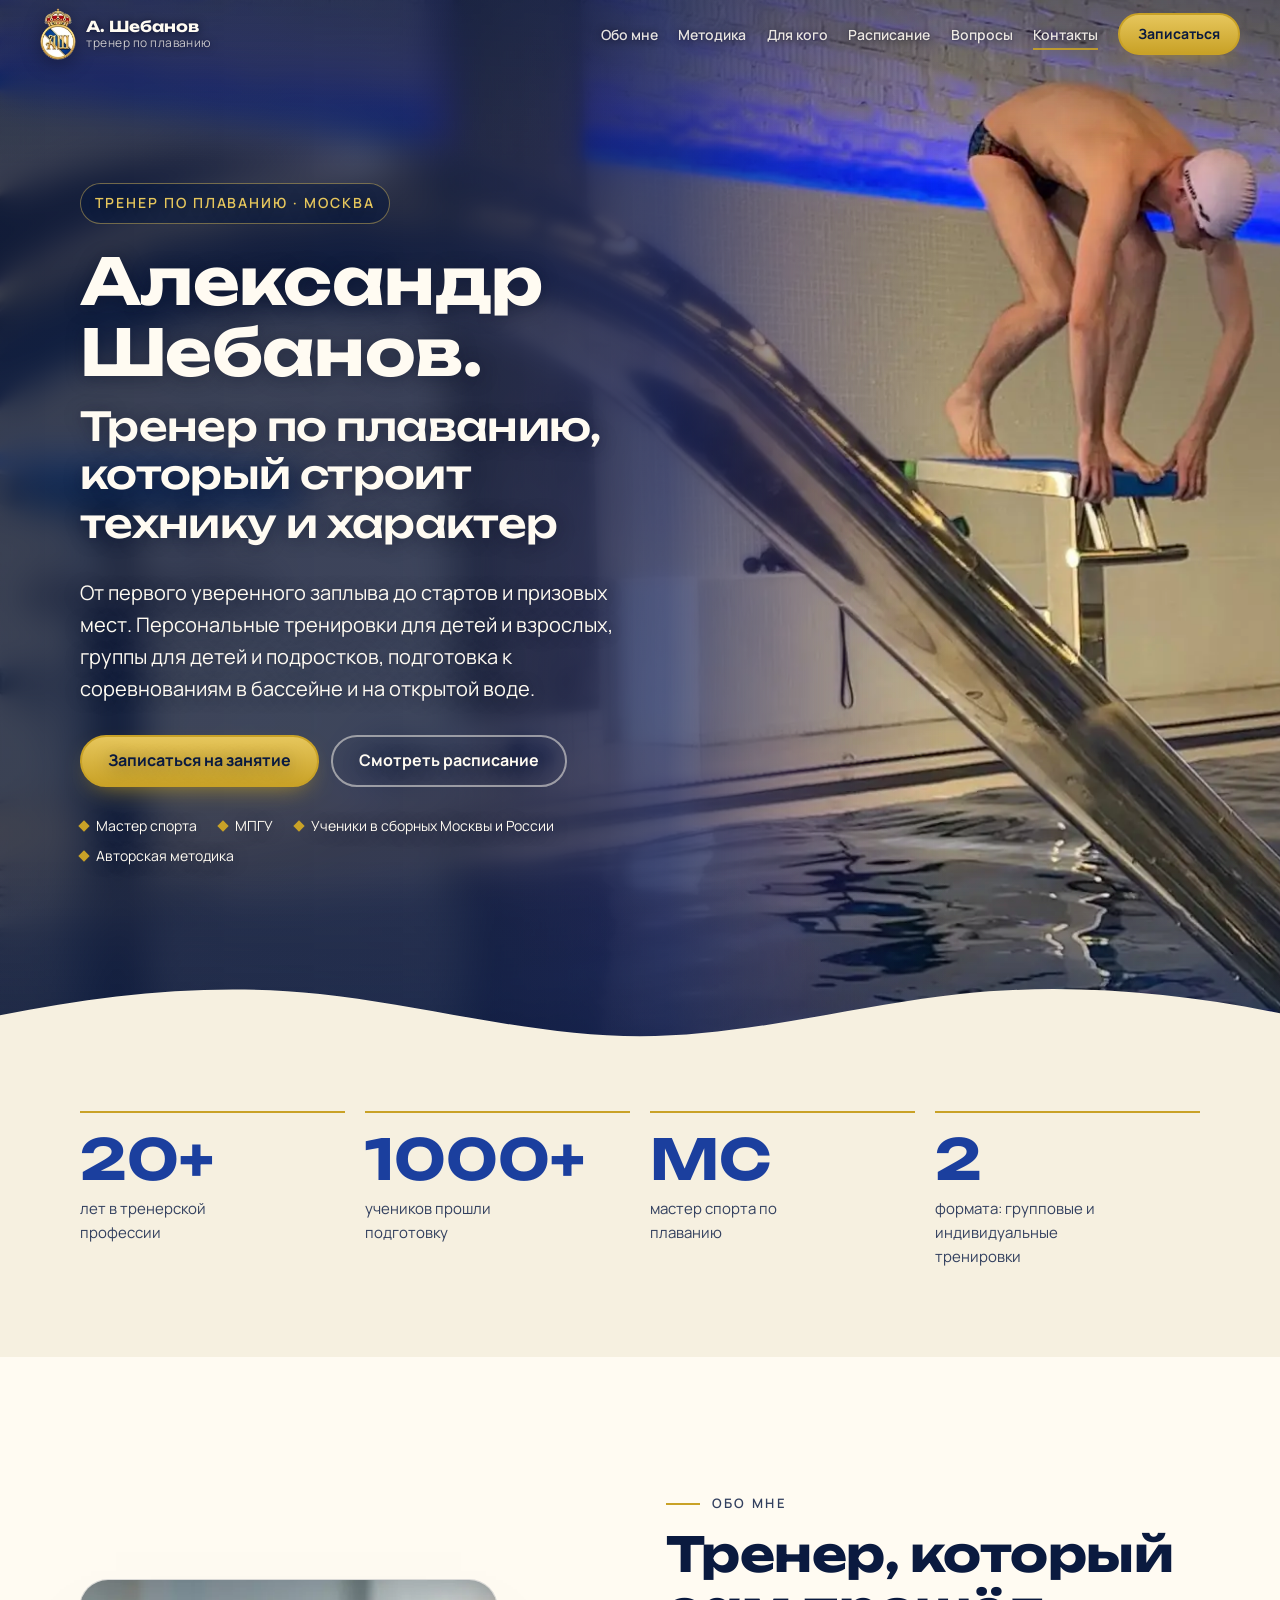
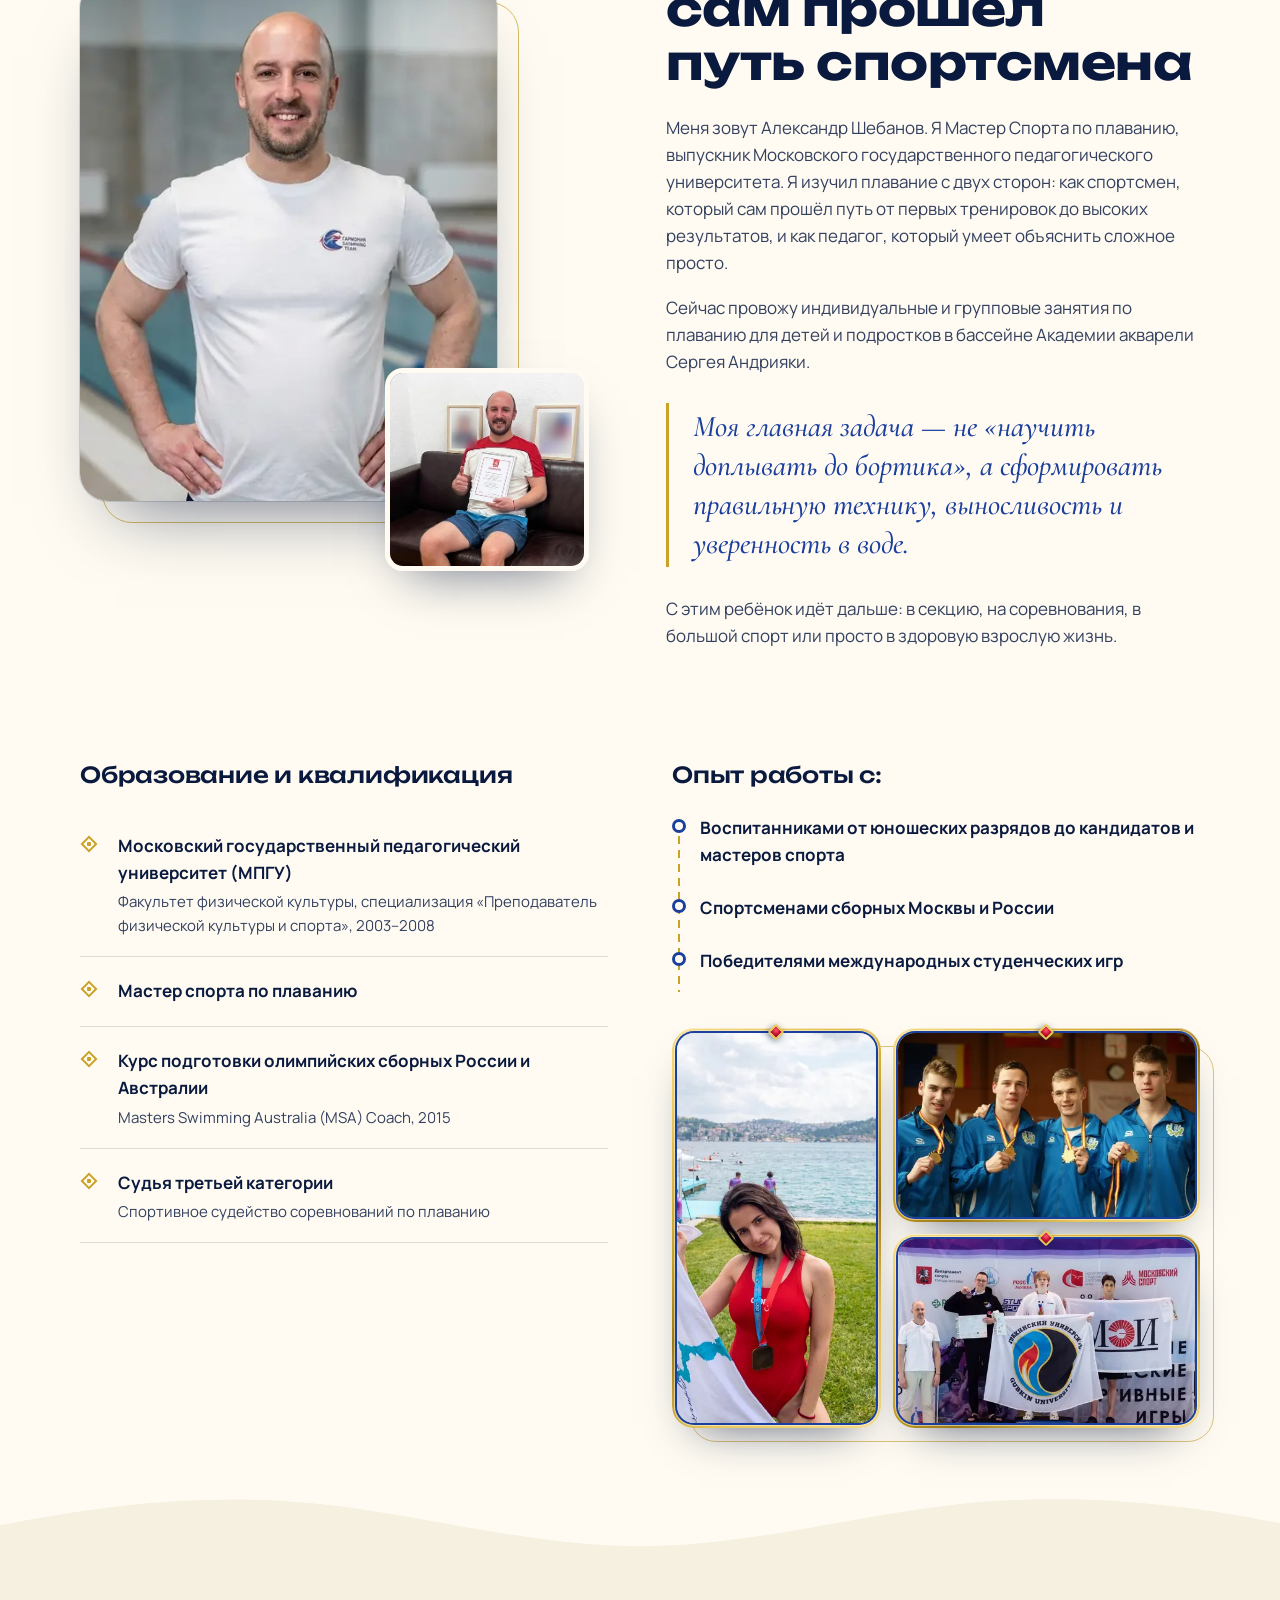
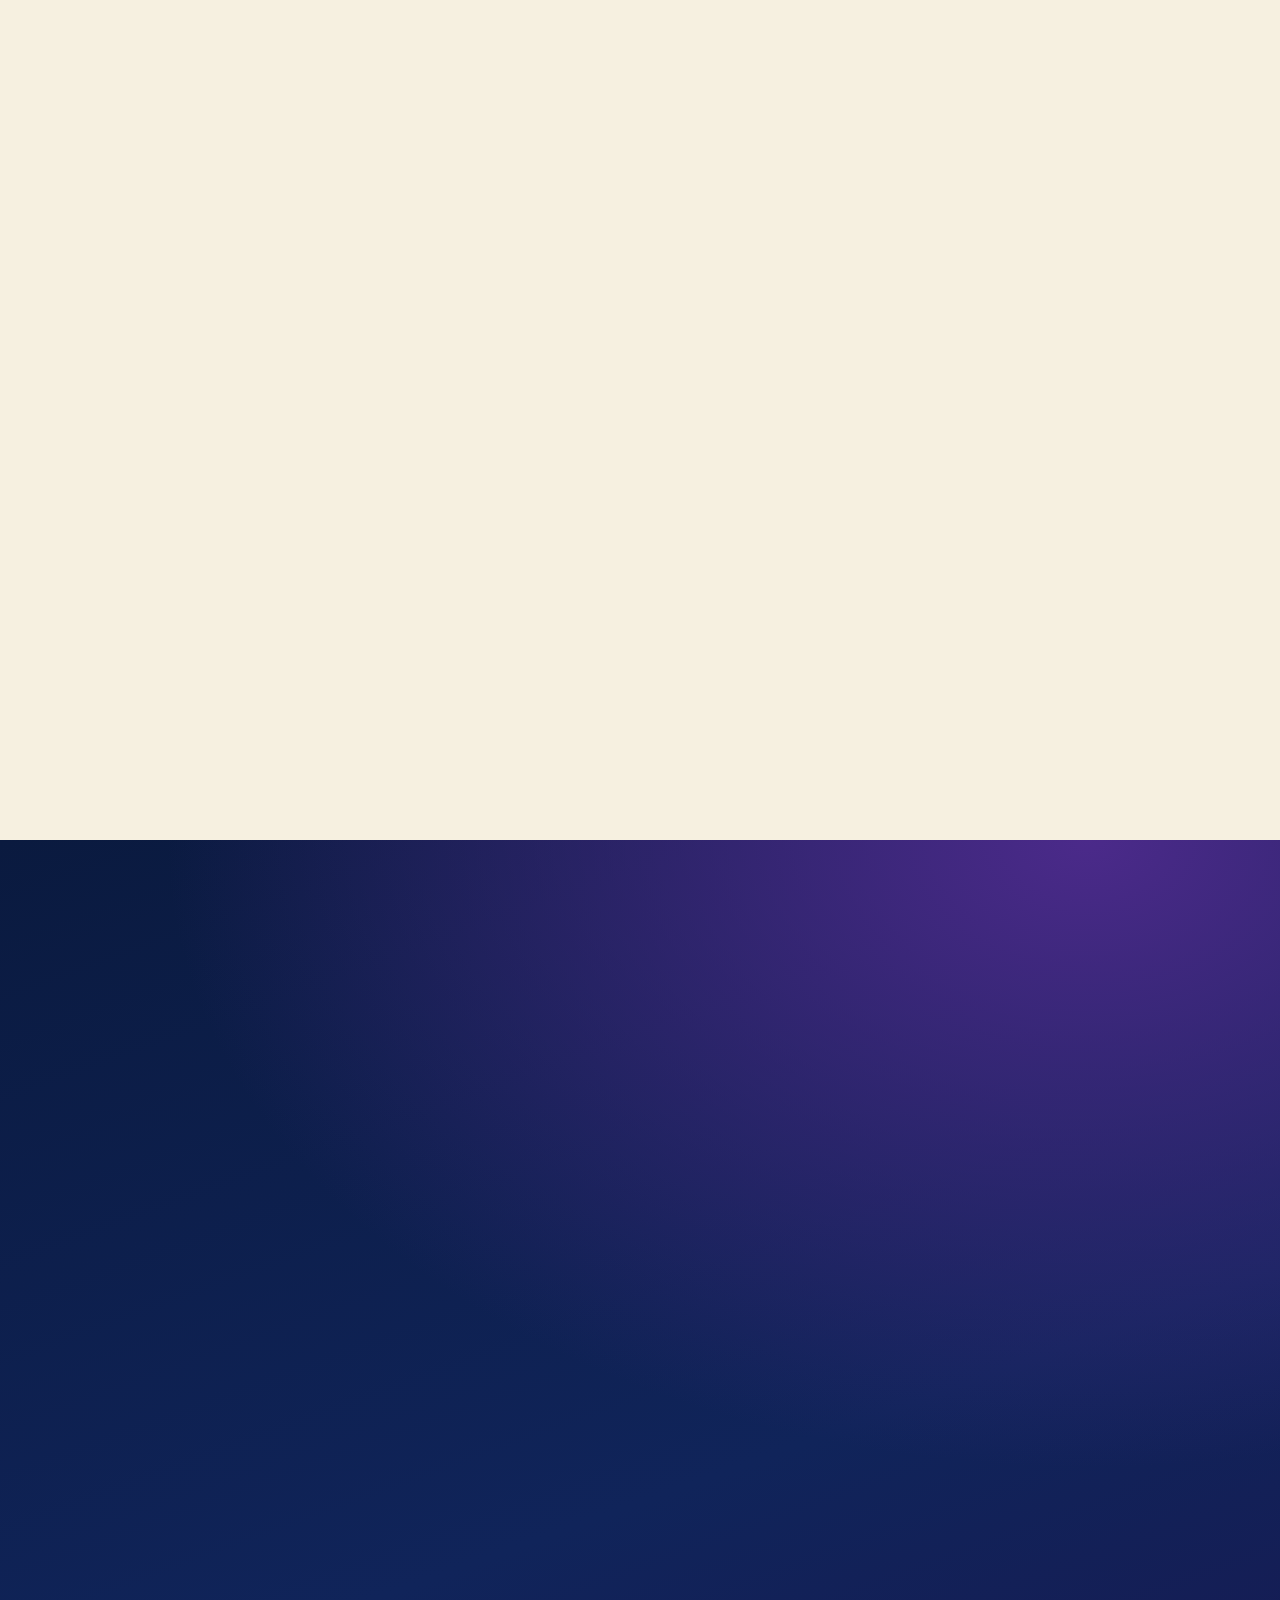
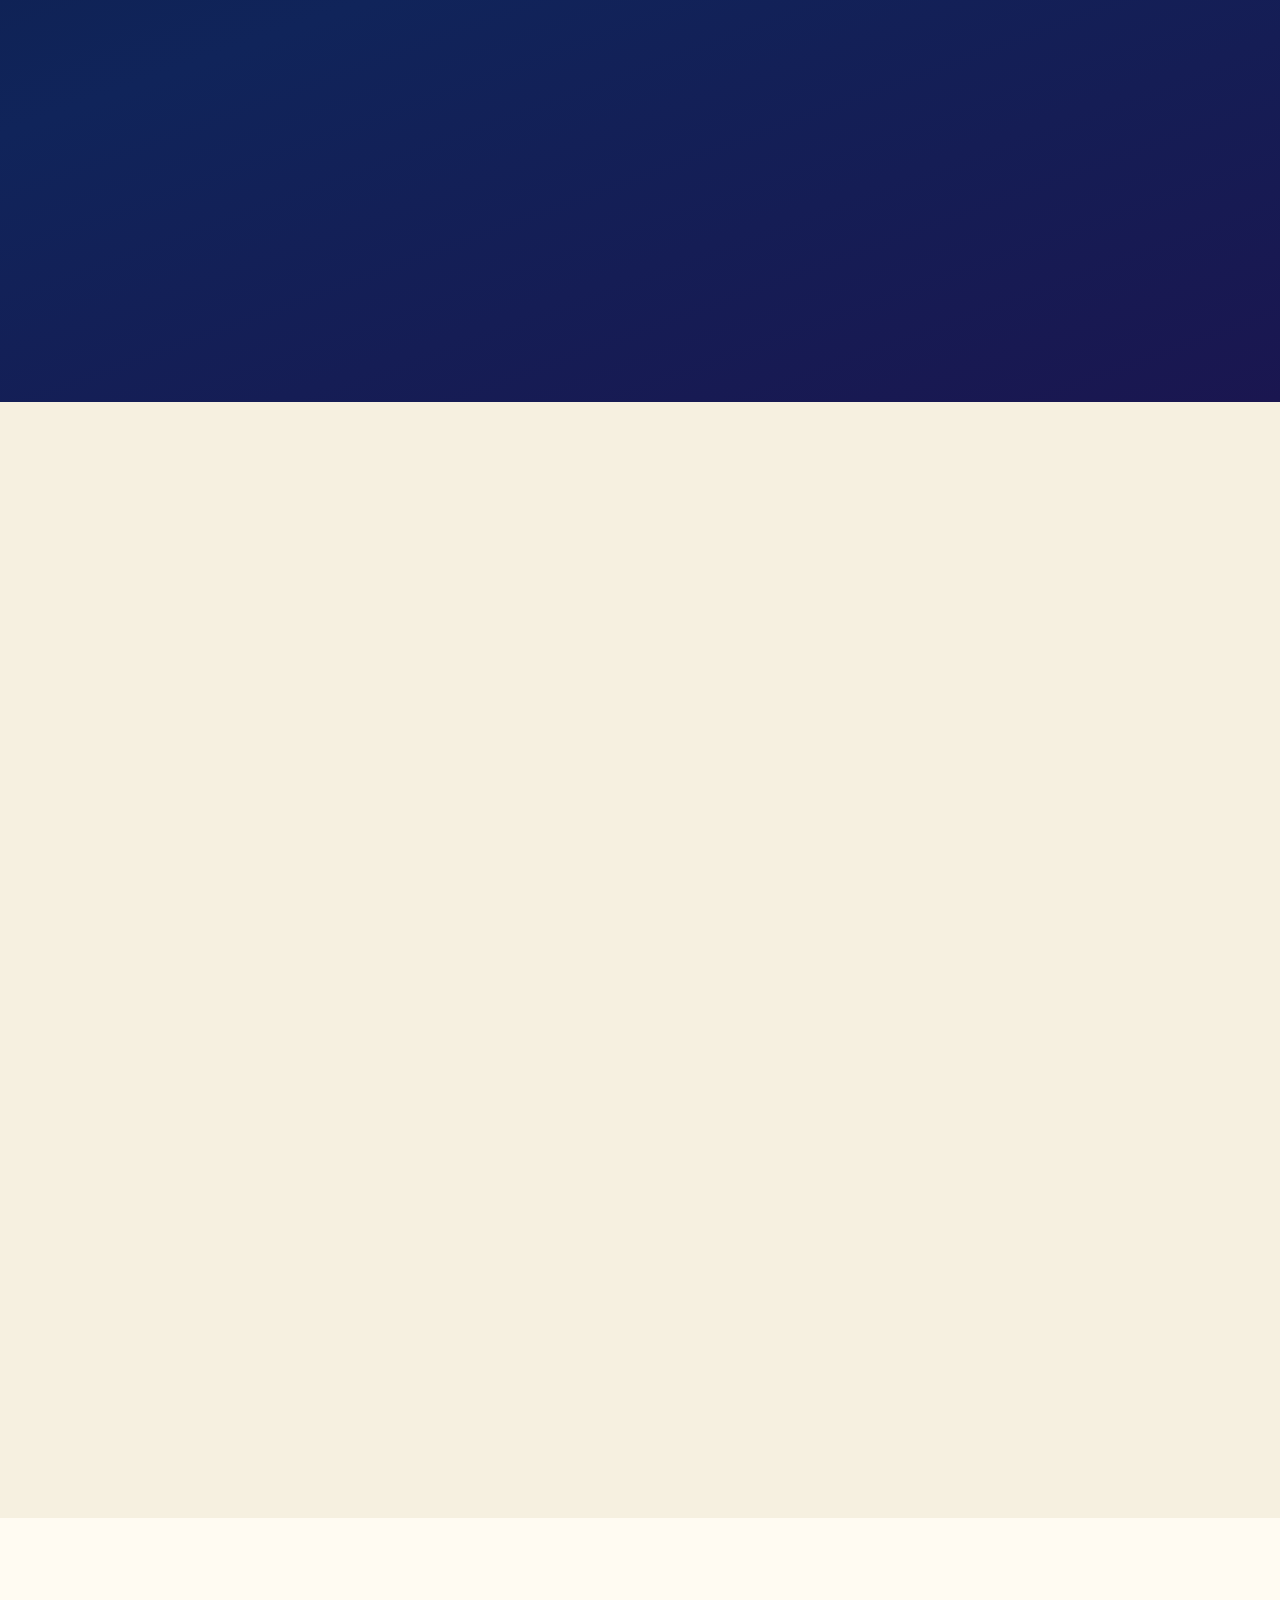
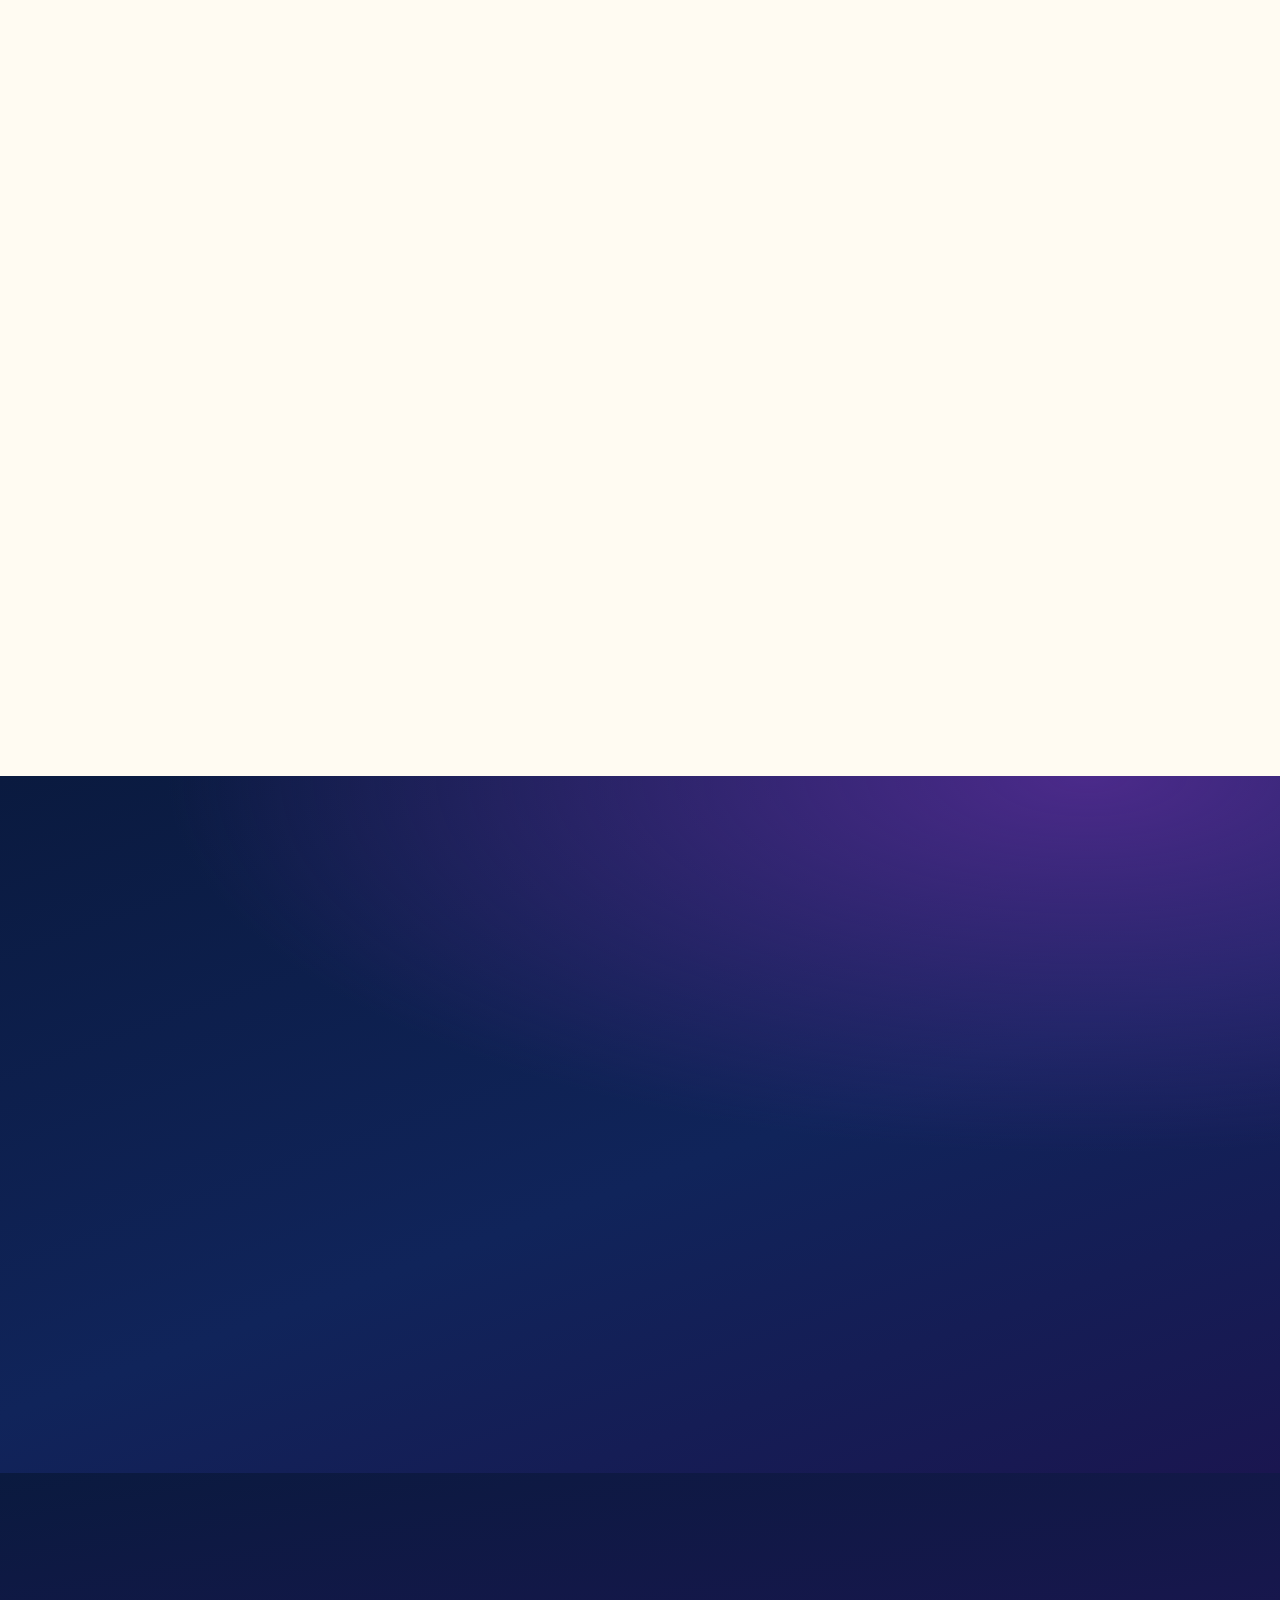
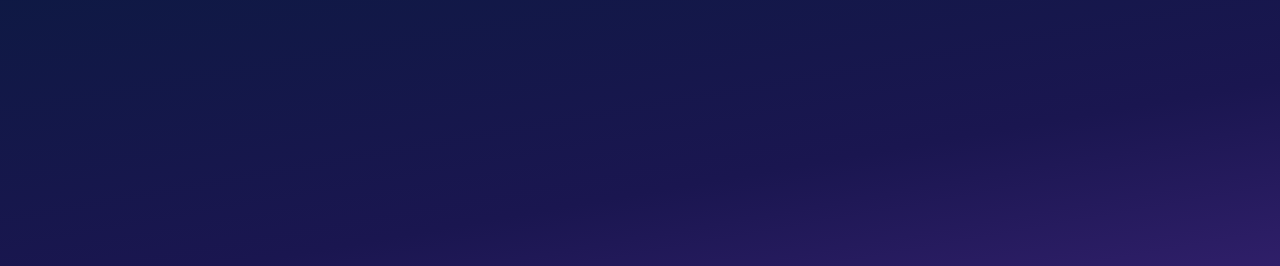
==== commit 067e28d9: "Шапка прозрачная над видео, синяя — ниже первого экрана (на телефоне — ниже видео) Co-Authored-By: C" ====
--- a/index.html
+++ b/index.html
@@ -30,7 +30,7 @@
 <link rel="preload" as="image" type="image/webp" href="assets/video/hero-poster.webp?v=c04704e5" media="(min-width: 1100px)" fetchpriority="high">
 <link rel="preload" as="image" type="image/webp" href="assets/video/hero-poster-720.webp?v=66389ddc" media="(max-width: 1099px)" fetchpriority="high">
 <!-- CSS_START: стили встраиваются сборкой (python tools/build.py) из assets/css/fonts.css + style.css -->
-<style>@font-face{font-family:Cormorant Garamond;font-style:italic;font-weight:500;font-display:swap;src:url(assets/fonts/cormorant-garamond-cyrillic-italic.woff2) format("woff2");unicode-range:U+0301,U+0400-045F,U+0490-0491,U+04B0-04B1,U+2116}@font-face{font-family:Cormorant Garamond;font-style:italic;font-weight:500;font-display:swap;src:url(assets/fonts/cormorant-garamond-latin-italic.woff2) format("woff2");unicode-range:U+0000-00FF,U+0131,U+0152-0153,U+02BB-02BC,U+02C6,U+02DA,U+02DC,U+0304,U+0308,U+0329,U+2000-206F,U+20AC,U+2122,U+2191,U+2193,U+2212,U+2215,U+FEFF,U+FFFD}@font-face{font-family:Manrope;font-style:normal;font-weight:400;font-display:swap;src:url(assets/fonts/manrope-cyrillic.woff2) format("woff2");unicode-range:U+0301,U+0400-045F,U+0490-0491,U+04B0-04B1,U+2116}@font-face{font-family:Manrope;font-style:normal;font-weight:400;font-display:swap;src:url(assets/fonts/manrope-latin.woff2) format("woff2");unicode-range:U+0000-00FF,U+0131,U+0152-0153,U+02BB-02BC,U+02C6,U+02DA,U+02DC,U+0304,U+0308,U+0329,U+2000-206F,U+20AC,U+2122,U+2191,U+2193,U+2212,U+2215,U+FEFF,U+FFFD}@font-face{font-family:Manrope;font-style:normal;font-weight:500;font-display:swap;src:url(assets/fonts/manrope-cyrillic.woff2) format("woff2");unicode-range:U+0301,U+0400-045F,U+0490-0491,U+04B0-04B1,U+2116}@font-face{font-family:Manrope;font-style:normal;font-weight:500;font-display:swap;src:url(assets/fonts/manrope-latin.woff2) format("woff2");unicode-range:U+0000-00FF,U+0131,U+0152-0153,U+02BB-02BC,U+02C6,U+02DA,U+02DC,U+0304,U+0308,U+0329,U+2000-206F,U+20AC,U+2122,U+2191,U+2193,U+2212,U+2215,U+FEFF,U+FFFD}@font-face{font-family:Manrope;font-style:normal;font-weight:600;font-display:swap;src:url(assets/fonts/manrope-cyrillic.woff2) format("woff2");unicode-range:U+0301,U+0400-045F,U+0490-0491,U+04B0-04B1,U+2116}@font-face{font-family:Manrope;font-style:normal;font-weight:600;font-display:swap;src:url(assets/fonts/manrope-latin.woff2) format("woff2");unicode-range:U+0000-00FF,U+0131,U+0152-0153,U+02BB-02BC,U+02C6,U+02DA,U+02DC,U+0304,U+0308,U+0329,U+2000-206F,U+20AC,U+2122,U+2191,U+2193,U+2212,U+2215,U+FEFF,U+FFFD}@font-face{font-family:Manrope;font-style:normal;font-weight:700;font-display:swap;src:url(assets/fonts/manrope-cyrillic.woff2) format("woff2");unicode-range:U+0301,U+0400-045F,U+0490-0491,U+04B0-04B1,U+2116}@font-face{font-family:Manrope;font-style:normal;font-weight:700;font-display:swap;src:url(assets/fonts/manrope-latin.woff2) format("woff2");unicode-range:U+0000-00FF,U+0131,U+0152-0153,U+02BB-02BC,U+02C6,U+02DA,U+02DC,U+0304,U+0308,U+0329,U+2000-206F,U+20AC,U+2122,U+2191,U+2193,U+2212,U+2215,U+FEFF,U+FFFD}@font-face{font-family:Unbounded;font-style:normal;font-weight:500;font-display:swap;src:url(assets/fonts/unbounded-cyrillic.woff2) format("woff2");unicode-range:U+0301,U+0400-045F,U+0490-0491,U+04B0-04B1,U+2116}@font-face{font-family:Unbounded;font-style:normal;font-weight:500;font-display:swap;src:url(assets/fonts/unbounded-latin.woff2) format("woff2");unicode-range:U+0000-00FF,U+0131,U+0152-0153,U+02BB-02BC,U+02C6,U+02DA,U+02DC,U+0304,U+0308,U+0329,U+2000-206F,U+20AC,U+2122,U+2191,U+2193,U+2212,U+2215,U+FEFF,U+FFFD}@font-face{font-family:Unbounded;font-style:normal;font-weight:700;font-display:swap;src:url(assets/fonts/unbounded-cyrillic.woff2) format("woff2");unicode-range:U+0301,U+0400-045F,U+0490-0491,U+04B0-04B1,U+2116}@font-face{font-family:Unbounded;font-style:normal;font-weight:700;font-display:swap;src:url(assets/fonts/unbounded-latin.woff2) format("woff2");unicode-range:U+0000-00FF,U+0131,U+0152-0153,U+02BB-02BC,U+02C6,U+02DA,U+02DC,U+0304,U+0308,U+0329,U+2000-206F,U+20AC,U+2122,U+2191,U+2193,U+2212,U+2215,U+FEFF,U+FFFD}:root{--cream: #F6F0E0;--white: #FFFBF2;--gold: #C9A227;--gold-l: #E6C65C;--navy: #0A1A3F;--royal: #1B3F9E;--violet: #4B2A8A;--violet-l: #6A47B5;--ink: #0A1A3F;--ink-soft: #33405F;--line: rgba(10, 26, 63, .14);--todo-bg: #FFE45C;--font-head: "Unbounded", "Arial Black", system-ui, sans-serif;--font-body: "Manrope", system-ui, -apple-system, "Segoe UI", sans-serif;--font-quote: "Cormorant Garamond", Georgia, serif;--radius: 18px;--gutter: clamp(16px, 4vw, 40px);--section: clamp(72px, 10vw, 128px);--header-h: 68px;--ease: cubic-bezier(.22, .8, .24, 1)}*,*:before,*:after{box-sizing:border-box}html{scroll-behavior:smooth;scroll-padding-top:calc(var(--header-h) + 12px);-webkit-text-size-adjust:100%}body{margin:0;font:400 17px/1.6 var(--font-body);color:var(--ink);background:var(--white);overflow-x:hidden}img{max-width:100%;height:auto;display:block}a{color:var(--royal);text-underline-offset:3px}button{font:inherit;cursor:pointer}h1,h2,h3{font-family:var(--font-head);font-weight:700;line-height:1.12;margin:0 0 .5em;letter-spacing:-.01em;text-wrap:balance}h2{font-size:clamp(24px,4.4vw,48px);overflow-wrap:break-word;hyphens:auto;-webkit-hyphens:auto}.container>*,[class*=__grid]>*{min-width:0}.h3{font-size:clamp(18px,2vw,22px);font-weight:500;margin-bottom:1.2em}p{margin:0 0 1em}ul,ol{margin:0;padding:0;list-style:none}:focus-visible{outline:3px solid var(--gold);outline-offset:3px;border-radius:6px}.container{width:min(1200px,100%);margin-inline:auto;padding-inline:var(--gutter)}.section{position:relative;padding-block:var(--section)}.visually-hidden,.sprite{position:absolute!important;width:1px;height:1px;overflow:hidden;clip:rect(0 0 0 0);white-space:nowrap}.skip{position:absolute;left:12px;top:-60px;z-index:100;background:var(--gold);color:var(--navy);padding:10px 16px;border-radius:10px;font-weight:700}.skip:focus{top:12px}.todo,[data-todo]{background:var(--todo-bg);color:#1d1600;font:600 .82em/1.4 var(--font-body);padding:.08em .45em;border-radius:5px;box-decoration-break:clone;-webkit-box-decoration-break:clone;letter-spacing:0}.kicker{display:inline-flex;align-items:center;gap:12px;font:600 13px/1 var(--font-body);letter-spacing:.18em;text-transform:uppercase;color:var(--royal);margin-bottom:18px}.kicker:before{content:"";width:34px;height:2px;background:var(--gold)}.kicker--gold{color:var(--gold-l)}.lead{font-size:clamp(17px,1.6vw,20px);color:var(--ink-soft);max-width:46ch}.lead--wide{max-width:68ch}.dark .lead{color:#fffbf2d1}.btn{--b: var(--gold);display:inline-flex;align-items:center;justify-content:center;gap:10px;min-height:52px;padding:14px 26px;border-radius:999px;font:700 16px/1.1 var(--font-body);text-decoration:none;text-align:center;border:2px solid var(--b);transition:transform .25s var(--ease),background .25s,color .25s,box-shadow .25s}.btn--sm{min-height:42px;padding:10px 18px;font-size:14px}.btn--gold{background:linear-gradient(180deg,var(--gold-l),var(--gold));color:var(--navy);box-shadow:0 10px 26px -12px #c9a227e6}.btn--gold:hover{transform:translateY(-2px);box-shadow:0 16px 30px -12px #c9a227}.btn--ghost{background:transparent;color:var(--white);--b: rgba(255, 251, 242, .5)}.btn--ghost:hover{--b: var(--gold-l);color:var(--gold-l)}.btn--outline{background:transparent;color:var(--royal);--b: var(--royal)}.btn--outline:hover{background:var(--royal);color:var(--white)}.btn[aria-disabled=true]{opacity:.75;cursor:not-allowed;filter:grayscale(.4);box-shadow:none;transform:none}.link-gold{color:var(--gold-l);font-weight:600}.dark{background:radial-gradient(120% 90% at 85% 0%,var(--violet) 0%,rgba(75,42,138,0) 60%),linear-gradient(160deg,var(--navy) 0%,#10245a 55%,#1a1650 100%);color:var(--white);position:relative;isolation:isolate}.dark h2,.dark h3{color:var(--white)}.lanes:before{content:"";position:absolute;inset:0;z-index:-1;pointer-events:none;background-image:repeating-linear-gradient(90deg,transparent 0 calc(12.5% - 1px),rgba(230,198,92,.13) calc(12.5% - 1px) 12.5%);mask-image:linear-gradient(180deg,transparent,#000 25%,#000 75%,transparent)}.caustics{position:absolute;inset:-20%;z-index:-1;pointer-events:none;opacity:.32;mix-blend-mode:screen;background:radial-gradient(closest-side,rgba(230,198,92,.28),transparent 70%) 10% 20% / 38% 30% no-repeat,radial-gradient(closest-side,rgba(120,160,255,.22),transparent 70%) 80% 60% / 46% 36% no-repeat,radial-gradient(closest-side,rgba(255,255,255,.14),transparent 70%) 40% 90% / 30% 26% no-repeat;animation:drift 18s ease-in-out infinite alternate}.caustics--soft{opacity:.22}@keyframes drift{to{transform:translate3d(4%,-3%,0) scale(1.08)}}.wave{position:absolute;left:0;width:100%;height:clamp(36px,6vw,80px);bottom:-1px;fill:currentColor;pointer-events:none;display:block}.wave--top{top:-1px;bottom:auto;transform:scaleY(-1)}.wave--animated{width:200%;animation:wave 22s linear infinite}.wave--slow{animation-duration:34s}@keyframes wave{to{transform:translate(-50%)}}.wave--animated use{transform:none}.header{position:fixed;inset:0 0 auto;z-index:50;transition:background .3s,box-shadow .3s}.header.is-scrolled,.header.menu-open{background:#0a1a3ff0;backdrop-filter:blur(12px);box-shadow:0 10px 30px -18px #0009}.header__inner{height:var(--header-h);display:flex;align-items:center;gap:20px;width:min(1320px,100%);margin-inline:auto;padding-inline:var(--gutter)}.logo{display:flex;align-items:center;gap:10px;text-decoration:none;color:var(--white);margin-right:auto}.logo__mark{display:block;flex:none}.logo__mark img{width:auto;height:52px;filter:drop-shadow(0 4px 10px rgba(0,0,0,.35))}.logo__text{display:flex;flex-direction:column;line-height:1.1}.logo__text b{font:700 15px/1.1 var(--font-head)}.logo__text small{font-size:12px;opacity:.75;letter-spacing:.04em}.nav ul{display:flex;gap:clamp(12px,1.6vw,24px)}.nav a{color:var(--white);text-decoration:none;font-weight:600;font-size:14px;opacity:.88;position:relative;padding-block:6px}.nav a:after{content:"";position:absolute;left:0;right:0;bottom:0;height:2px;background:var(--gold);transform:scaleX(0);transform-origin:left;transition:transform .3s var(--ease)}.nav a:hover{opacity:1}.nav a:hover:after,.nav a.is-active:after{transform:scaleX(1)}.burger{display:none;width:46px;height:46px;border:0;background:transparent;padding:11px;border-radius:12px}.burger span{display:block;height:2px;background:var(--white);margin-block:5px;transition:transform .3s,opacity .3s}.burger[aria-expanded=true] span:nth-child(1){transform:translateY(7px) rotate(45deg)}.burger[aria-expanded=true] span:nth-child(2){opacity:0}.burger[aria-expanded=true] span:nth-child(3){transform:translateY(-7px) rotate(-45deg)}.progress{position:absolute;left:0;right:0;bottom:-3px;height:3px;pointer-events:none}.progress__bar{height:100%;width:100%;background:linear-gradient(90deg,var(--gold),var(--gold-l));transform-origin:left;transform:scaleX(var(--p, 0))}.progress__swimmer{position:absolute;top:-9px;left:0;width:34px;height:13px;color:var(--gold-l);fill:var(--gold-l);transform:translate(calc(var(--p, 0) * (100vw - 40px)));opacity:0;transition:opacity .3s}.header.is-scrolled .progress__swimmer{opacity:1}@media (max-width: 1080px){.burger{display:block}.header__cta{display:none}.nav{position:fixed;inset:var(--header-h) 0 auto;background:#0a1a3ffa;max-height:calc(100dvh - var(--header-h));overflow:auto;transform:translateY(-8px);opacity:0;visibility:hidden;transition:opacity .25s,transform .25s,visibility .25s}.nav.is-open{opacity:1;visibility:visible;transform:none}.nav ul{flex-direction:column;gap:0;padding:8px var(--gutter) 24px}.nav a{display:block;font-size:18px;padding:14px 0;border-bottom:1px solid rgba(255,255,255,.08)}}.hero{padding:calc(var(--header-h) + clamp(40px,9vw,120px)) 0 clamp(110px,14vw,180px);overflow:hidden;min-height:min(100svh,920px);display:flex;flex-direction:column;justify-content:center}.hero__grid{display:grid}.hero__text{max-width:720px;text-shadow:0 2px 18px rgba(6,14,36,.45)}.hero__media{position:absolute;inset:0;z-index:-4;background:var(--navy) url(assets/video/hero-poster.webp?v=c04704e5) 60% 50% / cover no-repeat}.hero__video{width:100%;height:100%;object-fit:cover;object-position:60% 50%;display:block}.hero__blur{position:absolute;inset:0;z-index:-3;pointer-events:none}.hero__blur--soft{backdrop-filter:blur(6px);-webkit-backdrop-filter:blur(6px);-webkit-mask-image:linear-gradient(90deg,#000 0%,#000 42%,transparent 68%);mask-image:linear-gradient(90deg,#000 0%,#000 42%,transparent 68%)}.hero__blur--strong{backdrop-filter:blur(18px);-webkit-backdrop-filter:blur(18px);-webkit-mask-image:linear-gradient(90deg,#000 0%,#000 34%,transparent 58%);mask-image:linear-gradient(90deg,#000 0%,#000 34%,transparent 58%)}.hero__overlay{position:absolute;inset:0;z-index:-2;pointer-events:none;background:linear-gradient(180deg,rgba(10,26,63,.3) 0%,transparent 16%,transparent 82%,rgba(10,26,63,.4) 100%),linear-gradient(90deg,#0a1a3fa8,#0c1c48a3 32%,#16246699 50%,#28267847 60%,#28267800 71%)}@media (min-width: 1100px){.hero__text{max-width:560px}}@media (min-width: 1100px) and (max-width: 1349px){.hero__overlay{background:linear-gradient(180deg,rgba(10,26,63,.3) 0%,transparent 16%,transparent 82%,rgba(10,26,63,.4) 100%),linear-gradient(90deg,#0a1a3fc2,#0c1c48bd 35%,#162466b3 52%,#28267859 62%,#28267800 74%)}}@media (max-width: 1099px) and (orientation: portrait){.hero{display:block;min-height:0;padding-top:0;background:linear-gradient(180deg,#0c2a6e,#0d2766 34%,#0f2459 62%,#161c55)}.hero__media{position:relative;inset:auto;z-index:0;width:100%;aspect-ratio:1 / 1;max-height:64svh;background-image:url(assets/video/hero-poster-720.webp?v=66389ddc);background-position:60% 50%;background-color:#0c2a6e;-webkit-mask-image:linear-gradient(180deg,transparent 0,#000 15%,#000 68%,transparent 100%);mask-image:linear-gradient(180deg,transparent 0,#000 15%,#000 68%,transparent 100%)}.hero__video{object-position:60% 50%;filter:saturate(.88) brightness(.94)}.hero__media:after{content:"";position:absolute;inset:0;pointer-events:none;background:radial-gradient(120% 90% at 70% 45%,#0c2a6e00 40%,#0c2a6e8c),#1b348c29}.hero__blur,.hero__overlay{display:none}.hero .container{position:relative;z-index:1;margin-top:-16vw}.hero .eyebrow{background:#0a1a3fd1}.hero__toggle{right:var(--gutter);bottom:auto;top:calc(var(--header-h) + 10px)}}@media (max-width: 1099px) and (orientation: landscape){.hero__media,.hero__blur,.hero__overlay{bottom:auto;height:100svh}.hero__media{background-image:url(assets/video/hero-poster-720.webp?v=66389ddc)}.hero__text{max-width:58%}.hero__blur--soft{-webkit-mask-image:linear-gradient(90deg,#000 0%,#000 60%,transparent 82%);mask-image:linear-gradient(90deg,#000 0%,#000 60%,transparent 82%)}.hero__blur--strong{-webkit-mask-image:linear-gradient(90deg,#000 0%,#000 50%,transparent 72%);mask-image:linear-gradient(90deg,#000 0%,#000 50%,transparent 72%)}.hero__overlay{background:linear-gradient(180deg,rgba(10,26,63,.35) 0%,transparent 18%,transparent 62%,rgba(12,28,72,.9) 100%),linear-gradient(90deg,#0a1a3fc7,#0c1c48c2 45%,#162466b8 62%,#28267859,#28267800 86%)}}.hero .eyebrow{background:#0a1a3f8c}.hero__toggle{position:absolute;right:max(16px,calc((100vw - 1200px)/2 + 16px));bottom:clamp(70px,9vw,110px);z-index:2;width:40px;height:40px;border-radius:50%;display:grid;place-items:center;padding:0;color:var(--white);background:#0a1a3f8c;border:1px solid rgba(255,251,242,.35);backdrop-filter:blur(8px);-webkit-backdrop-filter:blur(8px);transition:background .2s,border-color .2s}.hero__toggle[hidden]{display:none}.hero__toggle:hover{background:#0a1a3fcc;border-color:var(--gold-l)}.hero__toggle svg{width:16px;height:16px;fill:currentColor}.hero__toggle .i-play{display:none}.hero__toggle[aria-pressed=true] .i-play{display:block}.hero__toggle[aria-pressed=true] .i-pause{display:none}.eyebrow{display:inline-block;font-weight:600;font-size:14px;letter-spacing:.14em;text-transform:uppercase;color:var(--gold-l);border:1px solid rgba(230,198,92,.45);padding:8px 14px;border-radius:999px;margin-bottom:22px}.hero h1{font-size:clamp(30px,5.4vw,64px);margin-bottom:.45em}.h1-accent{display:block;font-weight:500;font-size:.62em;line-height:1.22;color:var(--white);margin-top:.35em}.hero__lead{font-size:clamp(17px,1.6vw,20px);color:var(--white);max-width:52ch}.hero__actions{display:flex;flex-wrap:wrap;gap:12px;margin:30px 0 28px}.trust{display:flex;flex-wrap:wrap;gap:8px 22px;font-size:14px;color:var(--white)}.trust li{display:flex;align-items:center;gap:8px}.trust li:before{content:"";width:8px;height:8px;transform:rotate(45deg);background:var(--gold);flex:none}.stats{background:var(--cream);padding:clamp(40px,6vw,64px) 0 clamp(56px,7vw,88px)}.stats__grid{display:grid;grid-template-columns:repeat(2,1fr);gap:32px 20px}.stat{border-top:2px solid var(--gold);padding-top:18px}.stat__num{font:700 clamp(34px,5vw,56px)/1 var(--font-head);color:var(--royal);margin-bottom:10px}.stat__num .todo{font-size:14px;vertical-align:middle}.stat__label{color:var(--ink-soft);font-size:15px;margin:0;max-width:22ch}@media (min-width: 900px){.stats__grid{grid-template-columns:repeat(4,1fr)}}.about{background:var(--white)}.about__grid{display:grid;gap:clamp(40px,6vw,80px);align-items:center}.about__media{position:relative;padding-right:18%}.portrait{margin:0;position:relative;isolation:isolate}.portrait:before{content:"";position:absolute;inset:22px -22px -22px 22px;border:1.5px solid rgba(201,162,39,.7);border-radius:30px;z-index:-1}.portrait:after{content:"";position:absolute;inset:10% -12% -4%;background:radial-gradient(closest-side,rgba(106,71,181,.28),rgba(27,63,158,.14) 55%,transparent 75%);filter:blur(24px);z-index:-2}.portrait__shot{position:relative;border-radius:28px;overflow:hidden;box-shadow:0 40px 70px -36px #0a1a3f99,0 0 0 1px var(--line)}.portrait__shot img{width:100%;aspect-ratio:4 / 5;object-fit:cover;object-position:50% 18%}.about__media{padding-bottom:70px}.about__main{width:min(100%,440px)}.about__second{position:absolute;right:0;bottom:0;width:40%;margin:0;border-radius:18px;overflow:hidden;border:5px solid var(--white);box-shadow:0 24px 50px -24px #0a1a3f99}.about__second img{aspect-ratio:1 / 1;object-fit:cover;object-position:40% 45%;width:100%}.about__text p{color:var(--ink-soft)}.about__text h2{color:var(--navy)}.quote{margin:28px 0;padding:4px 0 4px 24px;border-left:3px solid var(--gold);font:italic 500 clamp(22px,2.4vw,30px)/1.3 var(--font-quote);color:var(--royal)}.about__lower{display:grid;gap:48px;margin-top:clamp(56px,8vw,96px)}@media (min-width: 960px){.about__grid{grid-template-columns:1fr 1.05fr}.about__lower{grid-template-columns:1fr 1fr;gap:64px}}.edu{display:grid;gap:2px}.edu li{display:grid;grid-template-columns:22px 1fr;gap:4px 16px;padding:18px 0;border-bottom:1px solid var(--line)}.edu li:before{content:"";grid-row:span 2;width:12px;height:12px;margin:6px 0 0 3px;transform:rotate(45deg);border:2px solid var(--gold);background:radial-gradient(circle,var(--gold) 0 2px,transparent 2.5px)}.edu b{font-weight:700}.edu span{color:var(--ink-soft);font-size:15px}.timeline{position:relative;padding-left:28px}.timeline:before{content:"";position:absolute;left:6px;top:8px;bottom:8px;width:2px;background:repeating-linear-gradient(180deg,var(--gold) 0 8px,transparent 8px 14px)}.timeline li{position:relative;padding-bottom:26px}.timeline li:before{content:"";position:absolute;left:-28px;top:5px;width:14px;height:14px;border-radius:50%;background:var(--white);border:3px solid var(--royal)}.timeline .period{font:600 13px/1 var(--font-body);letter-spacing:.12em;text-transform:uppercase;color:var(--royal);display:block;margin-bottom:6px}.timeline b{display:block}.timeline span.role{color:var(--ink-soft);font-size:15px}.exp-photos{position:relative;isolation:isolate;display:grid;grid-template-columns:.85fr 1.25fr;grid-template-rows:1fr 1fr;gap:12px;margin-top:28px;height:clamp(300px,34vw,400px)}.exp-photos:before{content:"";position:absolute;inset:18px -14px -14px 18px;border:1.5px solid rgba(201,162,39,.6);border-radius:26px;z-index:-1}.exp-photos__item{position:relative;margin:0;min-width:0;min-height:0;padding:5px;border-radius:22px;background:linear-gradient(145deg,#f4dc8a 0%,var(--gold-l) 18%,var(--gold) 42%,#9c7a17 58%,var(--gold-l) 78%,#f4dc8a 100%);box-shadow:0 22px 44px -26px #0a1a3fbf,inset 0 1px #ffffff8c}.exp-photos__item--tall{grid-row:1 / span 2}.exp-photos__item picture{display:block;width:100%;height:100%;overflow:hidden;border-radius:17px;box-shadow:0 0 0 2px var(--royal),0 0 0 3px #fffbf280}.exp-photos__item img{display:block;width:100%;height:100%;object-fit:cover;object-position:50% 30%;transition:transform .8s var(--ease)}.exp-photos__item:hover img{transform:scale(1.05)}.exp-photos__item:after{content:"";position:absolute;top:-2px;left:50%;z-index:2;width:12px;height:12px;transform:translate(-50%) rotate(45deg);border-radius:2px;border:2px solid var(--gold-l);background:radial-gradient(circle at 35% 35%,#ff5a6e,#c8102e 55%,#7d0618);box-shadow:0 2px 6px #0a1a3f80}.method{background:var(--cream);padding-bottom:clamp(16px,3vw,32px)}.method h2{color:var(--navy);max-width:20ch}.lane-steps{counter-reset:step;margin-top:48px;display:grid;gap:0;border-radius:var(--radius);overflow:hidden;background:var(--white);box-shadow:0 0 0 1px var(--line)}.lane-steps li{counter-increment:step;position:relative;padding:26px 24px 26px 92px;border-bottom:1px solid var(--line);background-image:linear-gradient(90deg,transparent 72px,transparent)}.lane-steps li:last-child{border-bottom:0}.lane-steps li:before{content:counter(step);position:absolute;left:22px;top:22px;width:48px;height:48px;border-radius:50%;display:grid;place-items:center;font:700 18px/1 var(--font-head);color:var(--white);background:linear-gradient(160deg,var(--royal),var(--violet))}.lane-steps li:after{content:"";position:absolute;left:45px;top:74px;bottom:-22px;width:2px;background:repeating-linear-gradient(180deg,var(--gold) 0 6px,transparent 6px 12px)}.lane-steps li:last-child:after{display:none}.lane-steps h3{font-size:18px;margin-bottom:6px;color:var(--navy)}.lane-steps p{margin:0;color:var(--ink-soft);font-size:15.5px}@media (min-width: 900px){.lane-steps{grid-template-columns:repeat(3,1fr)}.lane-steps li{padding:30px 28px 32px;border-right:1px solid var(--line)}.lane-steps li:nth-child(3n){border-right:0}.lane-steps li:nth-child(n+4){border-bottom:0}.lane-steps li:before{position:static;margin-bottom:18px}.lane-steps li:after{inset:54px 28px auto 76px;width:auto;height:2px;background:repeating-linear-gradient(90deg,var(--gold) 0 6px,transparent 6px 12px)}.lane-steps li:last-child:after{display:block}}.principles{margin:48px 0 20px;font:700 clamp(20px,3.4vw,40px)/1.25 var(--font-head);color:var(--royal);display:flex;flex-wrap:wrap;gap:6px 22px;align-items:center}.principles i{width:10px;height:10px;background:var(--gold);transform:rotate(45deg);display:inline-block}.programs{background:var(--cream)}.programs h2{color:var(--navy)}.programs__grid{display:grid;gap:16px;margin-top:36px}.program{position:relative;display:flex;flex-direction:column;padding:28px 26px 24px;border-radius:var(--radius);background:var(--white);box-shadow:0 0 0 1px var(--line);transition:transform .3s var(--ease),box-shadow .3s;overflow:hidden}.program:hover{transform:translateY(-4px);box-shadow:0 0 0 1px var(--line),0 24px 40px -28px #0a1a3f8c}.program__n{font:700 13px/1 var(--font-head);color:var(--gold);letter-spacing:.1em;margin-bottom:18px}.program h3{font-size:20px;color:var(--navy)}.program p{color:var(--ink-soft);font-size:15.5px}.program__meta{margin-top:auto;padding-top:16px;border-top:1px dashed var(--line);font-weight:700;color:var(--royal);font-size:14px}.program--lead{background:linear-gradient(160deg,var(--navy),var(--royal));color:var(--white);box-shadow:none}.program--lead h3{color:var(--white);font-size:24px}.program--lead p{color:#fffbf2db}.program--lead .program__meta{color:var(--gold-l);border-color:#fffbf240}.program--lead .program__n{color:var(--gold-l)}@media (min-width: 700px){.programs__grid{grid-template-columns:repeat(2,1fr)}}.quiz{margin-top:48px;border-radius:24px;padding:clamp(24px,4vw,44px);overflow:hidden}.quiz__head{display:flex;flex-wrap:wrap;justify-content:space-between;align-items:baseline;gap:8px 20px;margin-bottom:22px}.quiz h3{font-size:clamp(20px,2.6vw,28px);margin:0}.quiz__progress{margin:0;font-weight:600;color:var(--gold-l);font-size:14px;letter-spacing:.08em}.quiz__q{font:500 clamp(17px,2vw,21px)/1.35 var(--font-head);margin-bottom:18px}.quiz__opts{display:grid;gap:10px}@media (min-width: 700px){.quiz__opts{grid-template-columns:repeat(auto-fit,minmax(200px,1fr))}}.quiz__opt{text-align:left;padding:16px 18px;border-radius:14px;border:1.5px solid rgba(255,251,242,.28);background:#fffbf20f;color:var(--white);font-weight:600;transition:border-color .2s,background .2s;min-height:56px}.quiz__opt:hover{border-color:var(--gold-l);background:#e6c65c1a}.quiz__result h4{font:700 clamp(20px,2.6vw,28px)/1.2 var(--font-head);color:var(--gold-l);margin:0 0 10px}.quiz__result p{color:#fffbf2e0;max-width:60ch}.quiz__actions{display:flex;flex-wrap:wrap;gap:12px;margin-top:20px}.quiz__restart{background:none;border:0;color:var(--white);text-decoration:underline;text-underline-offset:4px;padding:14px 6px}.schedule{padding-top:calc(var(--section) + 20px);padding-bottom:calc(var(--section) + 30px);overflow:hidden}.schedule__grid{display:grid;gap:36px}.place{margin-top:24px;padding:22px;border-radius:16px;background:#fffbf20f;border:1px solid rgba(230,198,92,.3)}.place__name{font:500 18px/1.35 var(--font-head);margin-bottom:6px}.place__addr{color:#fffbf2d1;margin-bottom:10px}.map{position:relative;width:100%;margin-top:16px;aspect-ratio:13 / 9;min-height:min(260px,70vw);border-radius:16px;overflow:hidden;border:1px solid rgba(230,198,92,.35);background:#e9e6dd center / cover no-repeat;box-shadow:0 24px 50px -30px #000c}.map iframe{position:absolute;inset:0;display:block;width:100%;height:100%;border:0}.map__route{margin-top:14px;gap:8px}.map__route svg{width:18px;height:18px;fill:currentColor}.table{width:100%;border-collapse:collapse;font-size:17px}.table th{text-align:left;font:600 12px/1 var(--font-body);letter-spacing:.14em;text-transform:uppercase;color:var(--gold-l);padding:0 12px 14px;border-bottom:2px solid var(--gold)}.table td{padding:20px 12px;border-bottom:1px solid rgba(255,251,242,.16)}.table td:nth-child(2){font:700 22px/1 var(--font-head);color:var(--gold-l)}.table tbody tr{transition:background .2s}.table tbody tr:hover{background:#fffbf20d}.schedule__notes{margin-top:18px}.schedule__notes p{margin:0 0 8px;font-size:15px;color:#fffbf2cc}@media (min-width: 960px){.schedule__grid{grid-template-columns:.9fr 1.1fr;gap:72px;align-items:start}}.gallery{background:var(--cream)}.gallery h2{color:var(--navy)}.gallery__grid{display:grid;grid-template-columns:repeat(2,1fr);gap:12px;margin-top:32px}.gallery__grid li{min-width:0}.g-wide{grid-column:1 / -1}.g-item{display:block;width:100%;padding:0;border:0;border-radius:14px;overflow:hidden;background:var(--navy);position:relative}.g-item img{width:100%;aspect-ratio:3 / 4;object-fit:cover;transition:transform .6s var(--ease),opacity .3s}.g-wide .g-item img{aspect-ratio:4 / 3}.g-item:hover img{transform:scale(1.04);opacity:.92}@media (min-width: 900px){.gallery__grid{grid-template-columns:repeat(4,1fr);gap:16px}.g-wide{grid-column:span 2;grid-row:span 2}.g-wide .g-item,.g-wide picture{height:100%}.g-wide .g-item img{height:100%;aspect-ratio:auto}}.lightbox{border:0;padding:0;background:transparent;max-width:100vw;max-height:100dvh;width:100vw;height:100dvh}.lightbox::backdrop{background:#060e24eb}.lightbox[open]{display:grid;place-items:center}.lightbox img{max-width:min(92vw,1100px);max-height:86dvh;width:auto;height:auto;border-radius:12px;box-shadow:0 30px 80px #0009}.lightbox__close,.lightbox__nav{position:fixed;border:0;background:#fffbf21f;color:var(--white);width:52px;height:52px;border-radius:50%;font-size:30px;line-height:1;display:grid;place-items:center}.lightbox__close{top:16px;right:16px}.lightbox__nav{top:50%;transform:translateY(-50%)}.lightbox__prev{left:12px}.lightbox__next{right:12px}.lightbox__close:hover,.lightbox__nav:hover{background:var(--gold);color:var(--navy)}.faq{background:var(--white)}.faq h2{color:var(--navy)}.faq__grid{display:grid;gap:32px}@media (min-width: 960px){.faq__grid{grid-template-columns:.8fr 1.2fr;gap:72px}.faq__grid>div:first-child{position:sticky;top:calc(var(--header-h) + 30px);align-self:start}}.accordion{border-top:2px solid var(--navy)}.acc__item{border-bottom:1px solid var(--line)}.acc__btn{width:100%;display:flex;justify-content:space-between;align-items:center;gap:18px;padding:20px 0;background:none;border:0;text-align:left;font:700 17px/1.35 var(--font-body);color:var(--navy)}.acc__icon{flex:none;width:34px;height:34px;border-radius:50%;border:1.5px solid var(--gold);position:relative;transition:transform .3s var(--ease),background .3s}.acc__icon:before,.acc__icon:after{content:"";position:absolute;left:50%;top:50%;width:12px;height:2px;background:var(--navy);transform:translate(-50%,-50%)}.acc__icon:after{transform:translate(-50%,-50%) rotate(90deg);transition:transform .3s}.acc__btn[aria-expanded=true] .acc__icon{background:var(--gold)}.acc__btn[aria-expanded=true] .acc__icon:after{transform:translate(-50%,-50%) rotate(0)}.acc__panel{display:grid;grid-template-rows:0fr;transition:grid-template-rows .35s var(--ease)}.acc__panel>div{overflow:hidden}.acc__panel p{color:var(--ink-soft);padding-right:52px;margin:0 0 22px}.acc__btn[aria-expanded=true]+.acc__panel{grid-template-rows:1fr}.contacts{padding-top:calc(var(--section) + 30px);overflow:hidden;text-align:center}.contacts__inner{display:flex;flex-direction:column;align-items:center}.contacts h2{font-size:clamp(30px,5.4vw,60px);max-width:18ch}.contacts .lead{margin-inline:auto}.contacts__buttons{display:flex;flex-wrap:wrap;justify-content:center;gap:12px;margin:30px 0 26px}.contacts__buttons .btn{min-width:200px}.contacts__buttons .todo{display:block;font-size:12px;margin-top:4px}.ico{width:20px;height:20px;flex:none;fill:currentColor}.contacts__buttons .ico{margin-left:-2px}.footer__links a{display:inline-flex;align-items:center;gap:10px}.footer__links .ico{width:18px;height:18px;fill:var(--gold-l)}.contacts__place{color:#fffbf2c7;font-size:15px;margin:0}.footer{background:linear-gradient(170deg,var(--navy) 0%,#1a1650 70%,var(--violet) 140%);color:#fffbf2d1;position:relative;padding-top:30px;font-size:15px;overflow:hidden}.footer__wave{position:absolute;top:-1px;left:0;right:0;height:60px;overflow:hidden;transform:scaleY(-1);opacity:.5}.footer__wave .wave{color:#142a66!important}.footer a{color:var(--white)}.footer a:hover{color:var(--gold-l)}.footer__grid{display:grid;gap:32px;padding-block:48px 32px}.footer__logo img{width:auto;height:96px;margin-bottom:16px}.footer__name{font:700 18px/1.3 var(--font-head);color:var(--white)}.footer__nav{display:grid;grid-template-columns:repeat(2,auto);gap:8px 24px;justify-content:start}.footer__nav a{text-decoration:none}.footer__links{display:grid;gap:6px;margin-bottom:14px}.footer__bottom{display:flex;flex-wrap:wrap;justify-content:space-between;gap:8px 20px;padding-block:20px 90px;border-top:1px solid rgba(255,251,242,.12);font-size:13.5px}.footer__bottom p{margin:0}@media (min-width: 900px){.footer__grid{grid-template-columns:1.2fr 1fr 1fr}.footer__bottom{padding-bottom:24px}}.sticky-cta{position:fixed;left:16px;right:16px;bottom:max(12px,env(safe-area-inset-bottom));z-index:40;box-shadow:0 14px 36px -10px #0a1a3fb3,0 0 0 4px #0a1a3fe6;transform:translateY(140%);transition:transform .35s var(--ease)}.sticky-cta.is-visible{transform:none}@media (min-width: 1081px){.sticky-cta{display:none}}.method,.programs,.schedule,.gallery,.faq,.contacts,.footer{content-visibility:auto;contain-intrinsic-size:auto 900px}.js .reveal{opacity:0;transform:translateY(26px);transition:opacity .8s var(--ease),transform .8s var(--ease)}.js .reveal.is-in{opacity:1;transform:none}@media (prefers-reduced-motion: reduce){html{scroll-behavior:auto}*,*:before,*:after{animation:none!important;transition:none!important}.progress__swimmer,.hero__toggle{display:none}.wave--animated{width:100%}.js .reveal{opacity:1;transform:none}}</style>
+<style>@font-face{font-family:Cormorant Garamond;font-style:italic;font-weight:500;font-display:swap;src:url(assets/fonts/cormorant-garamond-cyrillic-italic.woff2) format("woff2");unicode-range:U+0301,U+0400-045F,U+0490-0491,U+04B0-04B1,U+2116}@font-face{font-family:Cormorant Garamond;font-style:italic;font-weight:500;font-display:swap;src:url(assets/fonts/cormorant-garamond-latin-italic.woff2) format("woff2");unicode-range:U+0000-00FF,U+0131,U+0152-0153,U+02BB-02BC,U+02C6,U+02DA,U+02DC,U+0304,U+0308,U+0329,U+2000-206F,U+20AC,U+2122,U+2191,U+2193,U+2212,U+2215,U+FEFF,U+FFFD}@font-face{font-family:Manrope;font-style:normal;font-weight:400;font-display:swap;src:url(assets/fonts/manrope-cyrillic.woff2) format("woff2");unicode-range:U+0301,U+0400-045F,U+0490-0491,U+04B0-04B1,U+2116}@font-face{font-family:Manrope;font-style:normal;font-weight:400;font-display:swap;src:url(assets/fonts/manrope-latin.woff2) format("woff2");unicode-range:U+0000-00FF,U+0131,U+0152-0153,U+02BB-02BC,U+02C6,U+02DA,U+02DC,U+0304,U+0308,U+0329,U+2000-206F,U+20AC,U+2122,U+2191,U+2193,U+2212,U+2215,U+FEFF,U+FFFD}@font-face{font-family:Manrope;font-style:normal;font-weight:500;font-display:swap;src:url(assets/fonts/manrope-cyrillic.woff2) format("woff2");unicode-range:U+0301,U+0400-045F,U+0490-0491,U+04B0-04B1,U+2116}@font-face{font-family:Manrope;font-style:normal;font-weight:500;font-display:swap;src:url(assets/fonts/manrope-latin.woff2) format("woff2");unicode-range:U+0000-00FF,U+0131,U+0152-0153,U+02BB-02BC,U+02C6,U+02DA,U+02DC,U+0304,U+0308,U+0329,U+2000-206F,U+20AC,U+2122,U+2191,U+2193,U+2212,U+2215,U+FEFF,U+FFFD}@font-face{font-family:Manrope;font-style:normal;font-weight:600;font-display:swap;src:url(assets/fonts/manrope-cyrillic.woff2) format("woff2");unicode-range:U+0301,U+0400-045F,U+0490-0491,U+04B0-04B1,U+2116}@font-face{font-family:Manrope;font-style:normal;font-weight:600;font-display:swap;src:url(assets/fonts/manrope-latin.woff2) format("woff2");unicode-range:U+0000-00FF,U+0131,U+0152-0153,U+02BB-02BC,U+02C6,U+02DA,U+02DC,U+0304,U+0308,U+0329,U+2000-206F,U+20AC,U+2122,U+2191,U+2193,U+2212,U+2215,U+FEFF,U+FFFD}@font-face{font-family:Manrope;font-style:normal;font-weight:700;font-display:swap;src:url(assets/fonts/manrope-cyrillic.woff2) format("woff2");unicode-range:U+0301,U+0400-045F,U+0490-0491,U+04B0-04B1,U+2116}@font-face{font-family:Manrope;font-style:normal;font-weight:700;font-display:swap;src:url(assets/fonts/manrope-latin.woff2) format("woff2");unicode-range:U+0000-00FF,U+0131,U+0152-0153,U+02BB-02BC,U+02C6,U+02DA,U+02DC,U+0304,U+0308,U+0329,U+2000-206F,U+20AC,U+2122,U+2191,U+2193,U+2212,U+2215,U+FEFF,U+FFFD}@font-face{font-family:Unbounded;font-style:normal;font-weight:500;font-display:swap;src:url(assets/fonts/unbounded-cyrillic.woff2) format("woff2");unicode-range:U+0301,U+0400-045F,U+0490-0491,U+04B0-04B1,U+2116}@font-face{font-family:Unbounded;font-style:normal;font-weight:500;font-display:swap;src:url(assets/fonts/unbounded-latin.woff2) format("woff2");unicode-range:U+0000-00FF,U+0131,U+0152-0153,U+02BB-02BC,U+02C6,U+02DA,U+02DC,U+0304,U+0308,U+0329,U+2000-206F,U+20AC,U+2122,U+2191,U+2193,U+2212,U+2215,U+FEFF,U+FFFD}@font-face{font-family:Unbounded;font-style:normal;font-weight:700;font-display:swap;src:url(assets/fonts/unbounded-cyrillic.woff2) format("woff2");unicode-range:U+0301,U+0400-045F,U+0490-0491,U+04B0-04B1,U+2116}@font-face{font-family:Unbounded;font-style:normal;font-weight:700;font-display:swap;src:url(assets/fonts/unbounded-latin.woff2) format("woff2");unicode-range:U+0000-00FF,U+0131,U+0152-0153,U+02BB-02BC,U+02C6,U+02DA,U+02DC,U+0304,U+0308,U+0329,U+2000-206F,U+20AC,U+2122,U+2191,U+2193,U+2212,U+2215,U+FEFF,U+FFFD}:root{--cream: #F6F0E0;--white: #FFFBF2;--gold: #C9A227;--gold-l: #E6C65C;--navy: #0A1A3F;--royal: #1B3F9E;--violet: #4B2A8A;--violet-l: #6A47B5;--ink: #0A1A3F;--ink-soft: #33405F;--line: rgba(10, 26, 63, .14);--todo-bg: #FFE45C;--font-head: "Unbounded", "Arial Black", system-ui, sans-serif;--font-body: "Manrope", system-ui, -apple-system, "Segoe UI", sans-serif;--font-quote: "Cormorant Garamond", Georgia, serif;--radius: 18px;--gutter: clamp(16px, 4vw, 40px);--section: clamp(72px, 10vw, 128px);--header-h: 68px;--ease: cubic-bezier(.22, .8, .24, 1)}*,*:before,*:after{box-sizing:border-box}html{scroll-behavior:smooth;scroll-padding-top:calc(var(--header-h) + 12px);-webkit-text-size-adjust:100%}body{margin:0;font:400 17px/1.6 var(--font-body);color:var(--ink);background:var(--white);overflow-x:hidden}img{max-width:100%;height:auto;display:block}a{color:var(--royal);text-underline-offset:3px}button{font:inherit;cursor:pointer}h1,h2,h3{font-family:var(--font-head);font-weight:700;line-height:1.12;margin:0 0 .5em;letter-spacing:-.01em;text-wrap:balance}h2{font-size:clamp(24px,4.4vw,48px);overflow-wrap:break-word;hyphens:auto;-webkit-hyphens:auto}.container>*,[class*=__grid]>*{min-width:0}.h3{font-size:clamp(18px,2vw,22px);font-weight:500;margin-bottom:1.2em}p{margin:0 0 1em}ul,ol{margin:0;padding:0;list-style:none}:focus-visible{outline:3px solid var(--gold);outline-offset:3px;border-radius:6px}.container{width:min(1200px,100%);margin-inline:auto;padding-inline:var(--gutter)}.section{position:relative;padding-block:var(--section)}.visually-hidden,.sprite{position:absolute!important;width:1px;height:1px;overflow:hidden;clip:rect(0 0 0 0);white-space:nowrap}.skip{position:absolute;left:12px;top:-60px;z-index:100;background:var(--gold);color:var(--navy);padding:10px 16px;border-radius:10px;font-weight:700}.skip:focus{top:12px}.todo,[data-todo]{background:var(--todo-bg);color:#1d1600;font:600 .82em/1.4 var(--font-body);padding:.08em .45em;border-radius:5px;box-decoration-break:clone;-webkit-box-decoration-break:clone;letter-spacing:0}.kicker{display:inline-flex;align-items:center;gap:12px;font:600 13px/1 var(--font-body);letter-spacing:.18em;text-transform:uppercase;color:var(--royal);margin-bottom:18px}.kicker:before{content:"";width:34px;height:2px;background:var(--gold)}.kicker--gold{color:var(--gold-l)}.lead{font-size:clamp(17px,1.6vw,20px);color:var(--ink-soft);max-width:46ch}.lead--wide{max-width:68ch}.dark .lead{color:#fffbf2d1}.btn{--b: var(--gold);display:inline-flex;align-items:center;justify-content:center;gap:10px;min-height:52px;padding:14px 26px;border-radius:999px;font:700 16px/1.1 var(--font-body);text-decoration:none;text-align:center;border:2px solid var(--b);transition:transform .25s var(--ease),background .25s,color .25s,box-shadow .25s}.btn--sm{min-height:42px;padding:10px 18px;font-size:14px}.btn--gold{background:linear-gradient(180deg,var(--gold-l),var(--gold));color:var(--navy);box-shadow:0 10px 26px -12px #c9a227e6}.btn--gold:hover{transform:translateY(-2px);box-shadow:0 16px 30px -12px #c9a227}.btn--ghost{background:transparent;color:var(--white);--b: rgba(255, 251, 242, .5)}.btn--ghost:hover{--b: var(--gold-l);color:var(--gold-l)}.btn--outline{background:transparent;color:var(--royal);--b: var(--royal)}.btn--outline:hover{background:var(--royal);color:var(--white)}.btn[aria-disabled=true]{opacity:.75;cursor:not-allowed;filter:grayscale(.4);box-shadow:none;transform:none}.link-gold{color:var(--gold-l);font-weight:600}.dark{background:radial-gradient(120% 90% at 85% 0%,var(--violet) 0%,rgba(75,42,138,0) 60%),linear-gradient(160deg,var(--navy) 0%,#10245a 55%,#1a1650 100%);color:var(--white);position:relative;isolation:isolate}.dark h2,.dark h3{color:var(--white)}.lanes:before{content:"";position:absolute;inset:0;z-index:-1;pointer-events:none;background-image:repeating-linear-gradient(90deg,transparent 0 calc(12.5% - 1px),rgba(230,198,92,.13) calc(12.5% - 1px) 12.5%);mask-image:linear-gradient(180deg,transparent,#000 25%,#000 75%,transparent)}.caustics{position:absolute;inset:-20%;z-index:-1;pointer-events:none;opacity:.32;mix-blend-mode:screen;background:radial-gradient(closest-side,rgba(230,198,92,.28),transparent 70%) 10% 20% / 38% 30% no-repeat,radial-gradient(closest-side,rgba(120,160,255,.22),transparent 70%) 80% 60% / 46% 36% no-repeat,radial-gradient(closest-side,rgba(255,255,255,.14),transparent 70%) 40% 90% / 30% 26% no-repeat;animation:drift 18s ease-in-out infinite alternate}.caustics--soft{opacity:.22}@keyframes drift{to{transform:translate3d(4%,-3%,0) scale(1.08)}}.wave{position:absolute;left:0;width:100%;height:clamp(36px,6vw,80px);bottom:-1px;fill:currentColor;pointer-events:none;display:block}.wave--top{top:-1px;bottom:auto;transform:scaleY(-1)}.wave--animated{width:200%;animation:wave 22s linear infinite}.wave--slow{animation-duration:34s}@keyframes wave{to{transform:translate(-50%)}}.wave--animated use{transform:none}.header{position:fixed;inset:0 0 auto;z-index:50;transition:background .35s,box-shadow .35s,backdrop-filter .35s}.header:not(.is-scrolled):not(.menu-open) .nav a,.header:not(.is-scrolled):not(.menu-open) .logo{text-shadow:0 1px 10px rgba(6,14,36,.75),0 0 2px rgba(6,14,36,.5)}.header.is-scrolled,.header.menu-open{background:#0a1a3ff0;backdrop-filter:blur(12px);box-shadow:0 10px 30px -18px #0009}.header__inner{height:var(--header-h);display:flex;align-items:center;gap:20px;width:min(1320px,100%);margin-inline:auto;padding-inline:var(--gutter)}.logo{display:flex;align-items:center;gap:10px;text-decoration:none;color:var(--white);margin-right:auto}.logo__mark{display:block;flex:none}.logo__mark img{width:auto;height:52px;filter:drop-shadow(0 4px 10px rgba(0,0,0,.35))}.logo__text{display:flex;flex-direction:column;line-height:1.1}.logo__text b{font:700 15px/1.1 var(--font-head)}.logo__text small{font-size:12px;opacity:.75;letter-spacing:.04em}.nav ul{display:flex;gap:clamp(12px,1.6vw,24px)}.nav a{color:var(--white);text-decoration:none;font-weight:600;font-size:14px;opacity:.88;position:relative;padding-block:6px}.nav a:after{content:"";position:absolute;left:0;right:0;bottom:0;height:2px;background:var(--gold);transform:scaleX(0);transform-origin:left;transition:transform .3s var(--ease)}.nav a:hover{opacity:1}.nav a:hover:after,.nav a.is-active:after{transform:scaleX(1)}.burger{display:none;width:46px;height:46px;border:0;background:transparent;padding:11px;border-radius:12px}.burger span{display:block;height:2px;background:var(--white);margin-block:5px;transition:transform .3s,opacity .3s}.burger[aria-expanded=true] span:nth-child(1){transform:translateY(7px) rotate(45deg)}.burger[aria-expanded=true] span:nth-child(2){opacity:0}.burger[aria-expanded=true] span:nth-child(3){transform:translateY(-7px) rotate(-45deg)}.progress{position:absolute;left:0;right:0;bottom:-3px;height:3px;pointer-events:none}.progress__bar{height:100%;width:100%;background:linear-gradient(90deg,var(--gold),var(--gold-l));transform-origin:left;transform:scaleX(var(--p, 0))}.progress__swimmer{position:absolute;top:-9px;left:0;width:34px;height:13px;color:var(--gold-l);fill:var(--gold-l);transform:translate(calc(var(--p, 0) * (100vw - 40px)));opacity:0;transition:opacity .3s}.header.is-scrolled .progress__swimmer{opacity:1}@media (max-width: 1080px){.burger{display:block}.header__cta{display:none}.nav{position:fixed;inset:var(--header-h) 0 auto;background:#0a1a3ffa;max-height:calc(100dvh - var(--header-h));overflow:auto;transform:translateY(-8px);opacity:0;visibility:hidden;transition:opacity .25s,transform .25s,visibility .25s}.nav.is-open{opacity:1;visibility:visible;transform:none}.nav ul{flex-direction:column;gap:0;padding:8px var(--gutter) 24px}.nav a{display:block;font-size:18px;padding:14px 0;border-bottom:1px solid rgba(255,255,255,.08)}}.hero{padding:calc(var(--header-h) + clamp(40px,9vw,120px)) 0 clamp(110px,14vw,180px);overflow:hidden;min-height:min(100svh,920px);display:flex;flex-direction:column;justify-content:center}.hero__grid{display:grid}.hero__text{max-width:720px;text-shadow:0 2px 18px rgba(6,14,36,.45)}.hero__media{position:absolute;inset:0;z-index:-4;background:var(--navy) url(assets/video/hero-poster.webp?v=c04704e5) 60% 50% / cover no-repeat}.hero__video{width:100%;height:100%;object-fit:cover;object-position:60% 50%;display:block}.hero__blur{position:absolute;inset:0;z-index:-3;pointer-events:none}.hero__blur--soft{backdrop-filter:blur(6px);-webkit-backdrop-filter:blur(6px);-webkit-mask-image:linear-gradient(90deg,#000 0%,#000 42%,transparent 68%);mask-image:linear-gradient(90deg,#000 0%,#000 42%,transparent 68%)}.hero__blur--strong{backdrop-filter:blur(18px);-webkit-backdrop-filter:blur(18px);-webkit-mask-image:linear-gradient(90deg,#000 0%,#000 34%,transparent 58%);mask-image:linear-gradient(90deg,#000 0%,#000 34%,transparent 58%)}.hero__overlay{position:absolute;inset:0;z-index:-2;pointer-events:none;background:linear-gradient(180deg,rgba(10,26,63,.3) 0%,transparent 16%,transparent 82%,rgba(10,26,63,.4) 100%),linear-gradient(90deg,#0a1a3fa8,#0c1c48a3 32%,#16246699 50%,#28267847 60%,#28267800 71%)}@media (min-width: 1100px){.hero__text{max-width:560px}}@media (min-width: 1100px) and (max-width: 1349px){.hero__overlay{background:linear-gradient(180deg,rgba(10,26,63,.3) 0%,transparent 16%,transparent 82%,rgba(10,26,63,.4) 100%),linear-gradient(90deg,#0a1a3fc2,#0c1c48bd 35%,#162466b3 52%,#28267859 62%,#28267800 74%)}}@media (max-width: 1099px) and (orientation: portrait){.hero{display:block;min-height:0;padding-top:0;background:linear-gradient(180deg,#0c2a6e,#0d2766 34%,#0f2459 62%,#161c55)}.hero__media{position:relative;inset:auto;z-index:0;width:100%;aspect-ratio:1 / 1;max-height:64svh;background-image:url(assets/video/hero-poster-720.webp?v=66389ddc);background-position:60% 50%;background-color:#0c2a6e;-webkit-mask-image:linear-gradient(180deg,transparent 0,#000 15%,#000 68%,transparent 100%);mask-image:linear-gradient(180deg,transparent 0,#000 15%,#000 68%,transparent 100%)}.hero__video{object-position:60% 50%;filter:saturate(.88) brightness(.94)}.hero__media:after{content:"";position:absolute;inset:0;pointer-events:none;background:radial-gradient(120% 90% at 70% 45%,#0c2a6e00 40%,#0c2a6e8c),#1b348c29}.hero__blur,.hero__overlay{display:none}.hero .container{position:relative;z-index:1;margin-top:-16vw}.hero .eyebrow{background:#0a1a3fd1}.hero__toggle{right:var(--gutter);bottom:auto;top:calc(var(--header-h) + 10px)}}@media (max-width: 1099px) and (orientation: landscape){.hero__media,.hero__blur,.hero__overlay{bottom:auto;height:100svh}.hero__media{background-image:url(assets/video/hero-poster-720.webp?v=66389ddc)}.hero__text{max-width:58%}.hero__blur--soft{-webkit-mask-image:linear-gradient(90deg,#000 0%,#000 60%,transparent 82%);mask-image:linear-gradient(90deg,#000 0%,#000 60%,transparent 82%)}.hero__blur--strong{-webkit-mask-image:linear-gradient(90deg,#000 0%,#000 50%,transparent 72%);mask-image:linear-gradient(90deg,#000 0%,#000 50%,transparent 72%)}.hero__overlay{background:linear-gradient(180deg,rgba(10,26,63,.35) 0%,transparent 18%,transparent 62%,rgba(12,28,72,.9) 100%),linear-gradient(90deg,#0a1a3fc7,#0c1c48c2 45%,#162466b8 62%,#28267859,#28267800 86%)}}.hero .eyebrow{background:#0a1a3f8c}.hero__toggle{position:absolute;right:max(16px,calc((100vw - 1200px)/2 + 16px));bottom:clamp(70px,9vw,110px);z-index:2;width:40px;height:40px;border-radius:50%;display:grid;place-items:center;padding:0;color:var(--white);background:#0a1a3f8c;border:1px solid rgba(255,251,242,.35);backdrop-filter:blur(8px);-webkit-backdrop-filter:blur(8px);transition:background .2s,border-color .2s}.hero__toggle[hidden]{display:none}.hero__toggle:hover{background:#0a1a3fcc;border-color:var(--gold-l)}.hero__toggle svg{width:16px;height:16px;fill:currentColor}.hero__toggle .i-play{display:none}.hero__toggle[aria-pressed=true] .i-play{display:block}.hero__toggle[aria-pressed=true] .i-pause{display:none}.eyebrow{display:inline-block;font-weight:600;font-size:14px;letter-spacing:.14em;text-transform:uppercase;color:var(--gold-l);border:1px solid rgba(230,198,92,.45);padding:8px 14px;border-radius:999px;margin-bottom:22px}.hero h1{font-size:clamp(30px,5.4vw,64px);margin-bottom:.45em}.h1-accent{display:block;font-weight:500;font-size:.62em;line-height:1.22;color:var(--white);margin-top:.35em}.hero__lead{font-size:clamp(17px,1.6vw,20px);color:var(--white);max-width:52ch}.hero__actions{display:flex;flex-wrap:wrap;gap:12px;margin:30px 0 28px}.trust{display:flex;flex-wrap:wrap;gap:8px 22px;font-size:14px;color:var(--white)}.trust li{display:flex;align-items:center;gap:8px}.trust li:before{content:"";width:8px;height:8px;transform:rotate(45deg);background:var(--gold);flex:none}.stats{background:var(--cream);padding:clamp(40px,6vw,64px) 0 clamp(56px,7vw,88px)}.stats__grid{display:grid;grid-template-columns:repeat(2,1fr);gap:32px 20px}.stat{border-top:2px solid var(--gold);padding-top:18px}.stat__num{font:700 clamp(34px,5vw,56px)/1 var(--font-head);color:var(--royal);margin-bottom:10px}.stat__num .todo{font-size:14px;vertical-align:middle}.stat__label{color:var(--ink-soft);font-size:15px;margin:0;max-width:22ch}@media (min-width: 900px){.stats__grid{grid-template-columns:repeat(4,1fr)}}.about{background:var(--white)}.about__grid{display:grid;gap:clamp(40px,6vw,80px);align-items:center}.about__media{position:relative;padding-right:18%}.portrait{margin:0;position:relative;isolation:isolate}.portrait:before{content:"";position:absolute;inset:22px -22px -22px 22px;border:1.5px solid rgba(201,162,39,.7);border-radius:30px;z-index:-1}.portrait:after{content:"";position:absolute;inset:10% -12% -4%;background:radial-gradient(closest-side,rgba(106,71,181,.28),rgba(27,63,158,.14) 55%,transparent 75%);filter:blur(24px);z-index:-2}.portrait__shot{position:relative;border-radius:28px;overflow:hidden;box-shadow:0 40px 70px -36px #0a1a3f99,0 0 0 1px var(--line)}.portrait__shot img{width:100%;aspect-ratio:4 / 5;object-fit:cover;object-position:50% 18%}.about__media{padding-bottom:70px}.about__main{width:min(100%,440px)}.about__second{position:absolute;right:0;bottom:0;width:40%;margin:0;border-radius:18px;overflow:hidden;border:5px solid var(--white);box-shadow:0 24px 50px -24px #0a1a3f99}.about__second img{aspect-ratio:1 / 1;object-fit:cover;object-position:40% 45%;width:100%}.about__text p{color:var(--ink-soft)}.about__text h2{color:var(--navy)}.quote{margin:28px 0;padding:4px 0 4px 24px;border-left:3px solid var(--gold);font:italic 500 clamp(22px,2.4vw,30px)/1.3 var(--font-quote);color:var(--royal)}.about__lower{display:grid;gap:48px;margin-top:clamp(56px,8vw,96px)}@media (min-width: 960px){.about__grid{grid-template-columns:1fr 1.05fr}.about__lower{grid-template-columns:1fr 1fr;gap:64px}}.edu{display:grid;gap:2px}.edu li{display:grid;grid-template-columns:22px 1fr;gap:4px 16px;padding:18px 0;border-bottom:1px solid var(--line)}.edu li:before{content:"";grid-row:span 2;width:12px;height:12px;margin:6px 0 0 3px;transform:rotate(45deg);border:2px solid var(--gold);background:radial-gradient(circle,var(--gold) 0 2px,transparent 2.5px)}.edu b{font-weight:700}.edu span{color:var(--ink-soft);font-size:15px}.timeline{position:relative;padding-left:28px}.timeline:before{content:"";position:absolute;left:6px;top:8px;bottom:8px;width:2px;background:repeating-linear-gradient(180deg,var(--gold) 0 8px,transparent 8px 14px)}.timeline li{position:relative;padding-bottom:26px}.timeline li:before{content:"";position:absolute;left:-28px;top:5px;width:14px;height:14px;border-radius:50%;background:var(--white);border:3px solid var(--royal)}.timeline .period{font:600 13px/1 var(--font-body);letter-spacing:.12em;text-transform:uppercase;color:var(--royal);display:block;margin-bottom:6px}.timeline b{display:block}.timeline span.role{color:var(--ink-soft);font-size:15px}.exp-photos{position:relative;isolation:isolate;display:grid;grid-template-columns:.85fr 1.25fr;grid-template-rows:1fr 1fr;gap:12px;margin-top:28px;height:clamp(300px,34vw,400px)}.exp-photos:before{content:"";position:absolute;inset:18px -14px -14px 18px;border:1.5px solid rgba(201,162,39,.6);border-radius:26px;z-index:-1}.exp-photos__item{position:relative;margin:0;min-width:0;min-height:0;padding:5px;border-radius:22px;background:linear-gradient(145deg,#f4dc8a 0%,var(--gold-l) 18%,var(--gold) 42%,#9c7a17 58%,var(--gold-l) 78%,#f4dc8a 100%);box-shadow:0 22px 44px -26px #0a1a3fbf,inset 0 1px #ffffff8c}.exp-photos__item--tall{grid-row:1 / span 2}.exp-photos__item picture{display:block;width:100%;height:100%;overflow:hidden;border-radius:17px;box-shadow:0 0 0 2px var(--royal),0 0 0 3px #fffbf280}.exp-photos__item img{display:block;width:100%;height:100%;object-fit:cover;object-position:50% 30%;transition:transform .8s var(--ease)}.exp-photos__item:hover img{transform:scale(1.05)}.exp-photos__item:after{content:"";position:absolute;top:-2px;left:50%;z-index:2;width:12px;height:12px;transform:translate(-50%) rotate(45deg);border-radius:2px;border:2px solid var(--gold-l);background:radial-gradient(circle at 35% 35%,#ff5a6e,#c8102e 55%,#7d0618);box-shadow:0 2px 6px #0a1a3f80}.method{background:var(--cream);padding-bottom:clamp(16px,3vw,32px)}.method h2{color:var(--navy);max-width:20ch}.lane-steps{counter-reset:step;margin-top:48px;display:grid;gap:0;border-radius:var(--radius);overflow:hidden;background:var(--white);box-shadow:0 0 0 1px var(--line)}.lane-steps li{counter-increment:step;position:relative;padding:26px 24px 26px 92px;border-bottom:1px solid var(--line);background-image:linear-gradient(90deg,transparent 72px,transparent)}.lane-steps li:last-child{border-bottom:0}.lane-steps li:before{content:counter(step);position:absolute;left:22px;top:22px;width:48px;height:48px;border-radius:50%;display:grid;place-items:center;font:700 18px/1 var(--font-head);color:var(--white);background:linear-gradient(160deg,var(--royal),var(--violet))}.lane-steps li:after{content:"";position:absolute;left:45px;top:74px;bottom:-22px;width:2px;background:repeating-linear-gradient(180deg,var(--gold) 0 6px,transparent 6px 12px)}.lane-steps li:last-child:after{display:none}.lane-steps h3{font-size:18px;margin-bottom:6px;color:var(--navy)}.lane-steps p{margin:0;color:var(--ink-soft);font-size:15.5px}@media (min-width: 900px){.lane-steps{grid-template-columns:repeat(3,1fr)}.lane-steps li{padding:30px 28px 32px;border-right:1px solid var(--line)}.lane-steps li:nth-child(3n){border-right:0}.lane-steps li:nth-child(n+4){border-bottom:0}.lane-steps li:before{position:static;margin-bottom:18px}.lane-steps li:after{inset:54px 28px auto 76px;width:auto;height:2px;background:repeating-linear-gradient(90deg,var(--gold) 0 6px,transparent 6px 12px)}.lane-steps li:last-child:after{display:block}}.principles{margin:48px 0 20px;font:700 clamp(20px,3.4vw,40px)/1.25 var(--font-head);color:var(--royal);display:flex;flex-wrap:wrap;gap:6px 22px;align-items:center}.principles i{width:10px;height:10px;background:var(--gold);transform:rotate(45deg);display:inline-block}.programs{background:var(--cream)}.programs h2{color:var(--navy)}.programs__grid{display:grid;gap:16px;margin-top:36px}.program{position:relative;display:flex;flex-direction:column;padding:28px 26px 24px;border-radius:var(--radius);background:var(--white);box-shadow:0 0 0 1px var(--line);transition:transform .3s var(--ease),box-shadow .3s;overflow:hidden}.program:hover{transform:translateY(-4px);box-shadow:0 0 0 1px var(--line),0 24px 40px -28px #0a1a3f8c}.program__n{font:700 13px/1 var(--font-head);color:var(--gold);letter-spacing:.1em;margin-bottom:18px}.program h3{font-size:20px;color:var(--navy)}.program p{color:var(--ink-soft);font-size:15.5px}.program__meta{margin-top:auto;padding-top:16px;border-top:1px dashed var(--line);font-weight:700;color:var(--royal);font-size:14px}.program--lead{background:linear-gradient(160deg,var(--navy),var(--royal));color:var(--white);box-shadow:none}.program--lead h3{color:var(--white);font-size:24px}.program--lead p{color:#fffbf2db}.program--lead .program__meta{color:var(--gold-l);border-color:#fffbf240}.program--lead .program__n{color:var(--gold-l)}@media (min-width: 700px){.programs__grid{grid-template-columns:repeat(2,1fr)}}.quiz{margin-top:48px;border-radius:24px;padding:clamp(24px,4vw,44px);overflow:hidden}.quiz__head{display:flex;flex-wrap:wrap;justify-content:space-between;align-items:baseline;gap:8px 20px;margin-bottom:22px}.quiz h3{font-size:clamp(20px,2.6vw,28px);margin:0}.quiz__progress{margin:0;font-weight:600;color:var(--gold-l);font-size:14px;letter-spacing:.08em}.quiz__q{font:500 clamp(17px,2vw,21px)/1.35 var(--font-head);margin-bottom:18px}.quiz__opts{display:grid;gap:10px}@media (min-width: 700px){.quiz__opts{grid-template-columns:repeat(auto-fit,minmax(200px,1fr))}}.quiz__opt{text-align:left;padding:16px 18px;border-radius:14px;border:1.5px solid rgba(255,251,242,.28);background:#fffbf20f;color:var(--white);font-weight:600;transition:border-color .2s,background .2s;min-height:56px}.quiz__opt:hover{border-color:var(--gold-l);background:#e6c65c1a}.quiz__result h4{font:700 clamp(20px,2.6vw,28px)/1.2 var(--font-head);color:var(--gold-l);margin:0 0 10px}.quiz__result p{color:#fffbf2e0;max-width:60ch}.quiz__actions{display:flex;flex-wrap:wrap;gap:12px;margin-top:20px}.quiz__restart{background:none;border:0;color:var(--white);text-decoration:underline;text-underline-offset:4px;padding:14px 6px}.schedule{padding-top:calc(var(--section) + 20px);padding-bottom:calc(var(--section) + 30px);overflow:hidden}.schedule__grid{display:grid;gap:36px}.place{margin-top:24px;padding:22px;border-radius:16px;background:#fffbf20f;border:1px solid rgba(230,198,92,.3)}.place__name{font:500 18px/1.35 var(--font-head);margin-bottom:6px}.place__addr{color:#fffbf2d1;margin-bottom:10px}.map{position:relative;width:100%;margin-top:16px;aspect-ratio:13 / 9;min-height:min(260px,70vw);border-radius:16px;overflow:hidden;border:1px solid rgba(230,198,92,.35);background:#e9e6dd center / cover no-repeat;box-shadow:0 24px 50px -30px #000c}.map iframe{position:absolute;inset:0;display:block;width:100%;height:100%;border:0}.map__route{margin-top:14px;gap:8px}.map__route svg{width:18px;height:18px;fill:currentColor}.table{width:100%;border-collapse:collapse;font-size:17px}.table th{text-align:left;font:600 12px/1 var(--font-body);letter-spacing:.14em;text-transform:uppercase;color:var(--gold-l);padding:0 12px 14px;border-bottom:2px solid var(--gold)}.table td{padding:20px 12px;border-bottom:1px solid rgba(255,251,242,.16)}.table td:nth-child(2){font:700 22px/1 var(--font-head);color:var(--gold-l)}.table tbody tr{transition:background .2s}.table tbody tr:hover{background:#fffbf20d}.schedule__notes{margin-top:18px}.schedule__notes p{margin:0 0 8px;font-size:15px;color:#fffbf2cc}@media (min-width: 960px){.schedule__grid{grid-template-columns:.9fr 1.1fr;gap:72px;align-items:start}}.gallery{background:var(--cream)}.gallery h2{color:var(--navy)}.gallery__grid{display:grid;grid-template-columns:repeat(2,1fr);gap:12px;margin-top:32px}.gallery__grid li{min-width:0}.g-wide{grid-column:1 / -1}.g-item{display:block;width:100%;padding:0;border:0;border-radius:14px;overflow:hidden;background:var(--navy);position:relative}.g-item img{width:100%;aspect-ratio:3 / 4;object-fit:cover;transition:transform .6s var(--ease),opacity .3s}.g-wide .g-item img{aspect-ratio:4 / 3}.g-item:hover img{transform:scale(1.04);opacity:.92}@media (min-width: 900px){.gallery__grid{grid-template-columns:repeat(4,1fr);gap:16px}.g-wide{grid-column:span 2;grid-row:span 2}.g-wide .g-item,.g-wide picture{height:100%}.g-wide .g-item img{height:100%;aspect-ratio:auto}}.lightbox{border:0;padding:0;background:transparent;max-width:100vw;max-height:100dvh;width:100vw;height:100dvh}.lightbox::backdrop{background:#060e24eb}.lightbox[open]{display:grid;place-items:center}.lightbox img{max-width:min(92vw,1100px);max-height:86dvh;width:auto;height:auto;border-radius:12px;box-shadow:0 30px 80px #0009}.lightbox__close,.lightbox__nav{position:fixed;border:0;background:#fffbf21f;color:var(--white);width:52px;height:52px;border-radius:50%;font-size:30px;line-height:1;display:grid;place-items:center}.lightbox__close{top:16px;right:16px}.lightbox__nav{top:50%;transform:translateY(-50%)}.lightbox__prev{left:12px}.lightbox__next{right:12px}.lightbox__close:hover,.lightbox__nav:hover{background:var(--gold);color:var(--navy)}.faq{background:var(--white)}.faq h2{color:var(--navy)}.faq__grid{display:grid;gap:32px}@media (min-width: 960px){.faq__grid{grid-template-columns:.8fr 1.2fr;gap:72px}.faq__grid>div:first-child{position:sticky;top:calc(var(--header-h) + 30px);align-self:start}}.accordion{border-top:2px solid var(--navy)}.acc__item{border-bottom:1px solid var(--line)}.acc__btn{width:100%;display:flex;justify-content:space-between;align-items:center;gap:18px;padding:20px 0;background:none;border:0;text-align:left;font:700 17px/1.35 var(--font-body);color:var(--navy)}.acc__icon{flex:none;width:34px;height:34px;border-radius:50%;border:1.5px solid var(--gold);position:relative;transition:transform .3s var(--ease),background .3s}.acc__icon:before,.acc__icon:after{content:"";position:absolute;left:50%;top:50%;width:12px;height:2px;background:var(--navy);transform:translate(-50%,-50%)}.acc__icon:after{transform:translate(-50%,-50%) rotate(90deg);transition:transform .3s}.acc__btn[aria-expanded=true] .acc__icon{background:var(--gold)}.acc__btn[aria-expanded=true] .acc__icon:after{transform:translate(-50%,-50%) rotate(0)}.acc__panel{display:grid;grid-template-rows:0fr;transition:grid-template-rows .35s var(--ease)}.acc__panel>div{overflow:hidden}.acc__panel p{color:var(--ink-soft);padding-right:52px;margin:0 0 22px}.acc__btn[aria-expanded=true]+.acc__panel{grid-template-rows:1fr}.contacts{padding-top:calc(var(--section) + 30px);overflow:hidden;text-align:center}.contacts__inner{display:flex;flex-direction:column;align-items:center}.contacts h2{font-size:clamp(30px,5.4vw,60px);max-width:18ch}.contacts .lead{margin-inline:auto}.contacts__buttons{display:flex;flex-wrap:wrap;justify-content:center;gap:12px;margin:30px 0 26px}.contacts__buttons .btn{min-width:200px}.contacts__buttons .todo{display:block;font-size:12px;margin-top:4px}.ico{width:20px;height:20px;flex:none;fill:currentColor}.contacts__buttons .ico{margin-left:-2px}.footer__links a{display:inline-flex;align-items:center;gap:10px}.footer__links .ico{width:18px;height:18px;fill:var(--gold-l)}.contacts__place{color:#fffbf2c7;font-size:15px;margin:0}.footer{background:linear-gradient(170deg,var(--navy) 0%,#1a1650 70%,var(--violet) 140%);color:#fffbf2d1;position:relative;padding-top:30px;font-size:15px;overflow:hidden}.footer__wave{position:absolute;top:-1px;left:0;right:0;height:60px;overflow:hidden;transform:scaleY(-1);opacity:.5}.footer__wave .wave{color:#142a66!important}.footer a{color:var(--white)}.footer a:hover{color:var(--gold-l)}.footer__grid{display:grid;gap:32px;padding-block:48px 32px}.footer__logo img{width:auto;height:96px;margin-bottom:16px}.footer__name{font:700 18px/1.3 var(--font-head);color:var(--white)}.footer__nav{display:grid;grid-template-columns:repeat(2,auto);gap:8px 24px;justify-content:start}.footer__nav a{text-decoration:none}.footer__links{display:grid;gap:6px;margin-bottom:14px}.footer__bottom{display:flex;flex-wrap:wrap;justify-content:space-between;gap:8px 20px;padding-block:20px 90px;border-top:1px solid rgba(255,251,242,.12);font-size:13.5px}.footer__bottom p{margin:0}@media (min-width: 900px){.footer__grid{grid-template-columns:1.2fr 1fr 1fr}.footer__bottom{padding-bottom:24px}}.sticky-cta{position:fixed;left:16px;right:16px;bottom:max(12px,env(safe-area-inset-bottom));z-index:40;box-shadow:0 14px 36px -10px #0a1a3fb3,0 0 0 4px #0a1a3fe6;transform:translateY(140%);transition:transform .35s var(--ease)}.sticky-cta.is-visible{transform:none}@media (min-width: 1081px){.sticky-cta{display:none}}.method,.programs,.schedule,.gallery,.faq,.contacts,.footer{content-visibility:auto;contain-intrinsic-size:auto 900px}.js .reveal{opacity:0;transform:translateY(26px);transition:opacity .8s var(--ease),transform .8s var(--ease)}.js .reveal.is-in{opacity:1;transform:none}@media (prefers-reduced-motion: reduce){html{scroll-behavior:auto}*,*:before,*:after{animation:none!important;transition:none!important}.progress__swimmer,.hero__toggle{display:none}.wave--animated{width:100%}.js .reveal{opacity:1;transform:none}}</style>
 <!-- CSS_END -->
 
 <script type="application/ld+json">
@@ -423,7 +423,7 @@
 <script type="application/json" id="coach-data">{"_comment":"Весь контент тренера. Пустая строка = данных нет (на сайте будет плейсхолдер [УТОЧНИТЬ]). После правки запустите: python tools/build_data.py","name":{"full":"Шебанов Александр Сергеевич","short":"Александр Шебанов","first":"Александр","logo":"А. Шебанов"},"role":"Тренер по плаванию","city":"Москва","titles":["Мастер спорта по плаванию","Инструктор по спорту (плавание, ОФП)","Судья третьей категории"],"experienceYears":"20+","studentsTotal":"1000+","rankedStudents":"","education":[{"title":"Московский государственный педагогический университет (МПГУ)","detail":"Факультет физической культуры, специализация «Преподаватель физической культуры и спорта», 2003–2008","todo":""},{"title":"Мастер спорта по плаванию","detail":"","todo":""},{"title":"Курс подготовки олимпийских сборных России и Австралии","detail":"Masters Swimming Australia (MSA) Coach, 2015","todo":""},{"title":"Судья третьей категории","detail":"Спортивное судейство соревнований по плаванию","todo":""}],"timeline":[{"period":"","place":"Воспитанниками от юношеских разрядов до кандидатов и мастеров спорта","role":"","todo":""},{"period":"","place":"Спортсменами сборных Москвы и России","role":"","todo":""},{"period":"","place":"Победителями международных студенческих игр","role":"","todo":""}],"achievements":[{"title":"Сборные Москвы, России и университета","text":"Мои ученики выступают за сборные Москвы, России и университета по плаванию.","todo":""},{"title":"Победа на чемпионате Европы","text":"Среди моих воспитанников есть победитель чемпионата Европы.","todo":""},{"title":"Международные старты","text":"Ученики выступали на международных соревнованиях, в том числе студенческих.","todo":""},{"title":"Разрядники","text":"Ученики выполняют спортивные разряды: от юношеских до взрослых.","todo":""}],"competitionsCaption":"","method":{"steps":[{"title":"Диагностика","text":"Смотрю, как ученик плавает сейчас: положение тела, дыхание, работа рук и ног, выносливость. Фиксирую исходную точку."},{"title":"Техника прежде всего","text":"Отрабатываем положение тела, гребок, дыхание, повороты. Скорость без техники — это травмы и тупик."},{"title":"Скоростно-силовые качества","text":"Развиваем взрывную силу и скорость специальными упражнениями в воде и на суше."},{"title":"Выносливость и темп","text":"Учимся держать дистанцию и распределять силы — в бассейне и на открытой воде."},{"title":"Старты и повороты","text":"Стартовый прыжок, повороты, контрольные заплывы, участие в соревнованиях."},{"title":"Контроль прогресса","text":"Регулярные замеры результатов, обратная связь ученику и родителям."}],"principles":["Техника","Прогресс по ступеням","Безопасность"]},"programs":[{"id":"individual","title":"Индивидуальные занятия","text":"Персональные тренировки для спортсменов любого уровня подготовки и любого возраста: освоиться в воде, поставить технику, подтянуть слабые места.","meta":"Стоимость — по запросу"},{"id":"groups","title":"Группы для детей и подростков","text":"Текущие группы: 6–13, 8–15 и 10–17 лет. Техника, выносливость и командный дух.","meta":"Стоимость — по запросу"},{"id":"openwater","title":"Подготовка к плаванию на открытой воде","text":"Для детей и взрослых: заплывы на открытой воде, триатлон. Навигация, старт в группе, ритм и выносливость на длинной дистанции.","meta":"Стоимость — по запросу"},{"id":"competition","title":"Подготовка к соревнованиям","text":"Для детей и взрослых, которые уже плавают и хотят результат: старты и повороты, темп, соревновательная практика в бассейне.","meta":"Стоимость — по запросу"}],"quiz":{"questions":[{"id":"who","q":"Кто будет заниматься?","options":[{"label":"Ребёнок 3–6 лет","value":"small"},{"label":"Ребёнок 7–12 лет","value":"kid"},{"label":"Подросток 13–17 лет","value":"teen"},{"label":"Взрослый","value":"adult"}]},{"id":"level","q":"Как сейчас с плаванием?","options":[{"label":"Пока не умеет плавать","value":"no"},{"label":"Держится на воде","value":"some"},{"label":"Плавает уверенно","value":"yes"},{"label":"Занимается спортом, есть разряд","value":"sport"}]},{"id":"goal","q":"Какая главная цель?","options":[{"label":"Научиться плавать, не бояться воды","value":"learn"},{"label":"Поставить технику, стать сильнее","value":"technique"},{"label":"Соревнования в бассейне","value":"compete"},{"label":"Открытая вода или триатлон","value":"openwater"}]},{"id":"start","q":"Есть ли ближайший старт?","options":[{"label":"Нет, просто тренироваться","value":"none"},{"label":"Да, в ближайшие 1–3 месяца","value":"soon"},{"label":"Да, позже","value":"later"}]},{"id":"format","q":"Какой формат ближе?","options":[{"label":"Персонально с тренером","value":"individual"},{"label":"В группе","value":"group"},{"label":"Пока не знаю","value":"any"}]},{"id":"freq","q":"Сколько раз в неделю готовы заниматься?","options":[{"label":"1 раз","value":"1"},{"label":"2 раза","value":"2"},{"label":"3 раза и больше","value":"3"}]}]},"schedule":{"title":"Расписание групп с 1 сентября по 31 декабря 2026","rows":[{"days":"Пн, Пт","time":"17:30","age":"6–13 лет"},{"days":"Пн, Пт","time":"18:15","age":"8–15 лет"},{"days":"Пн, Пт","time":"19:00","age":"10–17 лет"}],"notes":["В свободное от групп время — персональные тренировки для спортсменов любого уровня подготовки и любого возраста.","Для посещения бассейна нужна справка — за ней можно обратиться к тренеру.","Свободные места и время персональных тренировок — уточняйте в мессенджере."]},"location":{"name":"Бассейн Академии акварели Сергея Андрияки","address":"Москва, ул. Академика Варги, 15","lat":55.633897,"lon":37.481837,"routeUrl":"https://yandex.ru/maps/?rtext=~55.633897%2C37.481837&rtt=auto","mapUrl":"https://yandex.ru/maps/?text=%D0%9C%D0%BE%D1%81%D0%BA%D0%B2%D0%B0%2C%20%D1%83%D0%BB.%20%D0%90%D0%BA%D0%B0%D0%B4%D0%B5%D0%BC%D0%B8%D0%BA%D0%B0%20%D0%92%D0%B0%D1%80%D0%B3%D0%B8%2C%2015"},"contacts":{"telegram":"Sheba2505sheba","whatsapp":"+79099697631","phone":"+7 909 969-76-31","email":"byxsba@gmail.com","message":"Здравствуйте, Александр! Хочу записаться на занятие."},"faq":[{"q":"С какого возраста можно начать?","a":"С 3 лет."},{"q":"Мой ребёнок боится воды. Что делать?","a":"Это нормально, особенно у малышей. Приводите ребёнка на тренировку: начнём спокойно, с игр и знакомства с водой, без спешки и давления. Когда ребёнок чувствует себя в безопасности, страх уходит."},{"q":"Нужно ли уметь плавать, чтобы прийти?","a":"Нет, не нужно."},{"q":"Какие документы и справки нужны для бассейна?","a":"Нужна стандартная справка для бассейна (за ней можно обратиться к тренеру)."},{"q":"Сколько занятий нужно, чтобы научиться плавать?","a":"Индивидуально. Кто-то начинает плавать уже на первом занятии, кому-то нужно несколько."},{"q":"Что взять с собой на занятие?","a":"Плавки или купальник, шапочку, очки (обязательно), тапочки и полотенце или халат."},{"q":"Готовите ли вы к соревнованиям?","a":"Да — и к соревнованиям в бассейне, и к стартам на открытой воде, включая триатлон. Детей и взрослых."},{"q":"Сколько стоят занятия?","a":"Зависит от формата: у персональных тренировок, групповых занятий и подготовки к открытой воде — своя цена. Напишите в мессенджер, тренер ответит."}],"reviews":[],"legal":{"requisites":"","analyticsId":"","domain":""}}</script>
 <!-- DATA_END -->
 <!-- JS_START -->
-<script src="assets/js/main.min.js?v=e90fe955" defer></script>
+<script src="assets/js/main.min.js?v=df5038ae" defer></script>
 <!-- JS_END -->
 </body>
 </html>
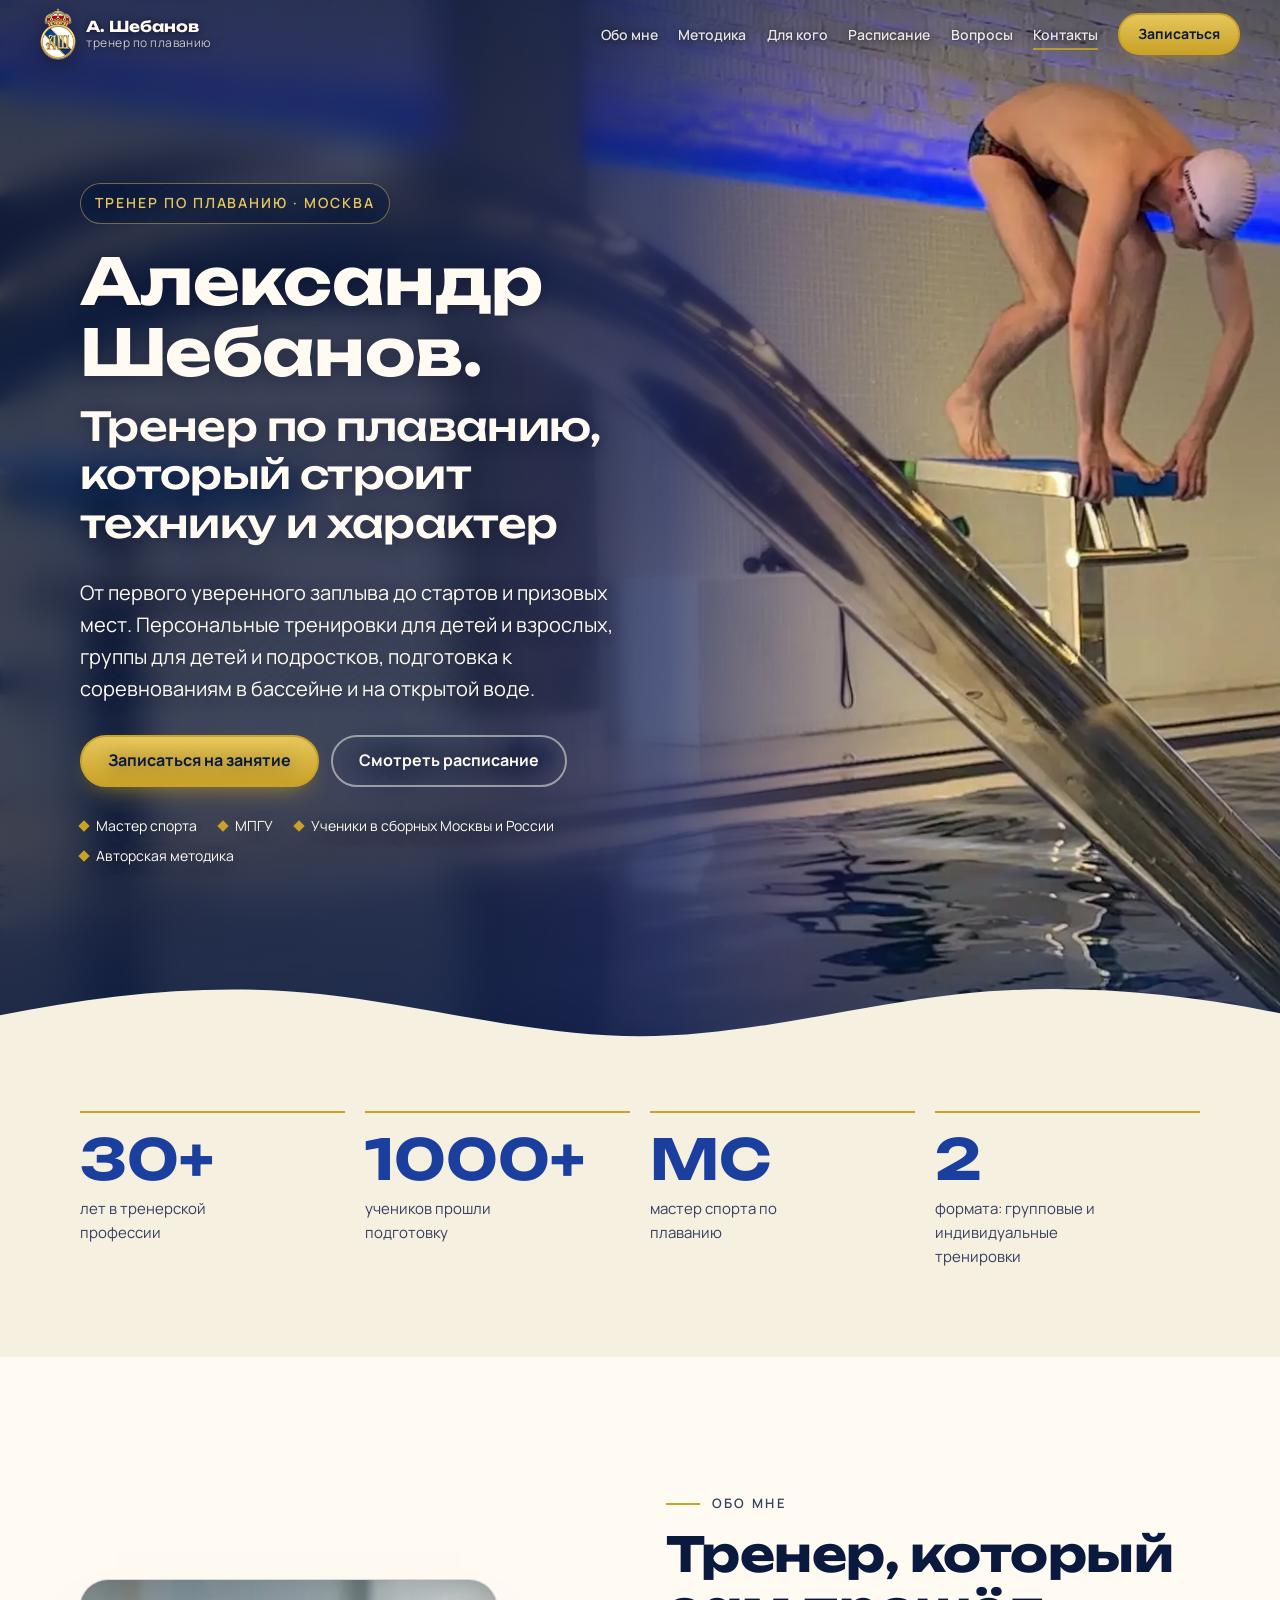
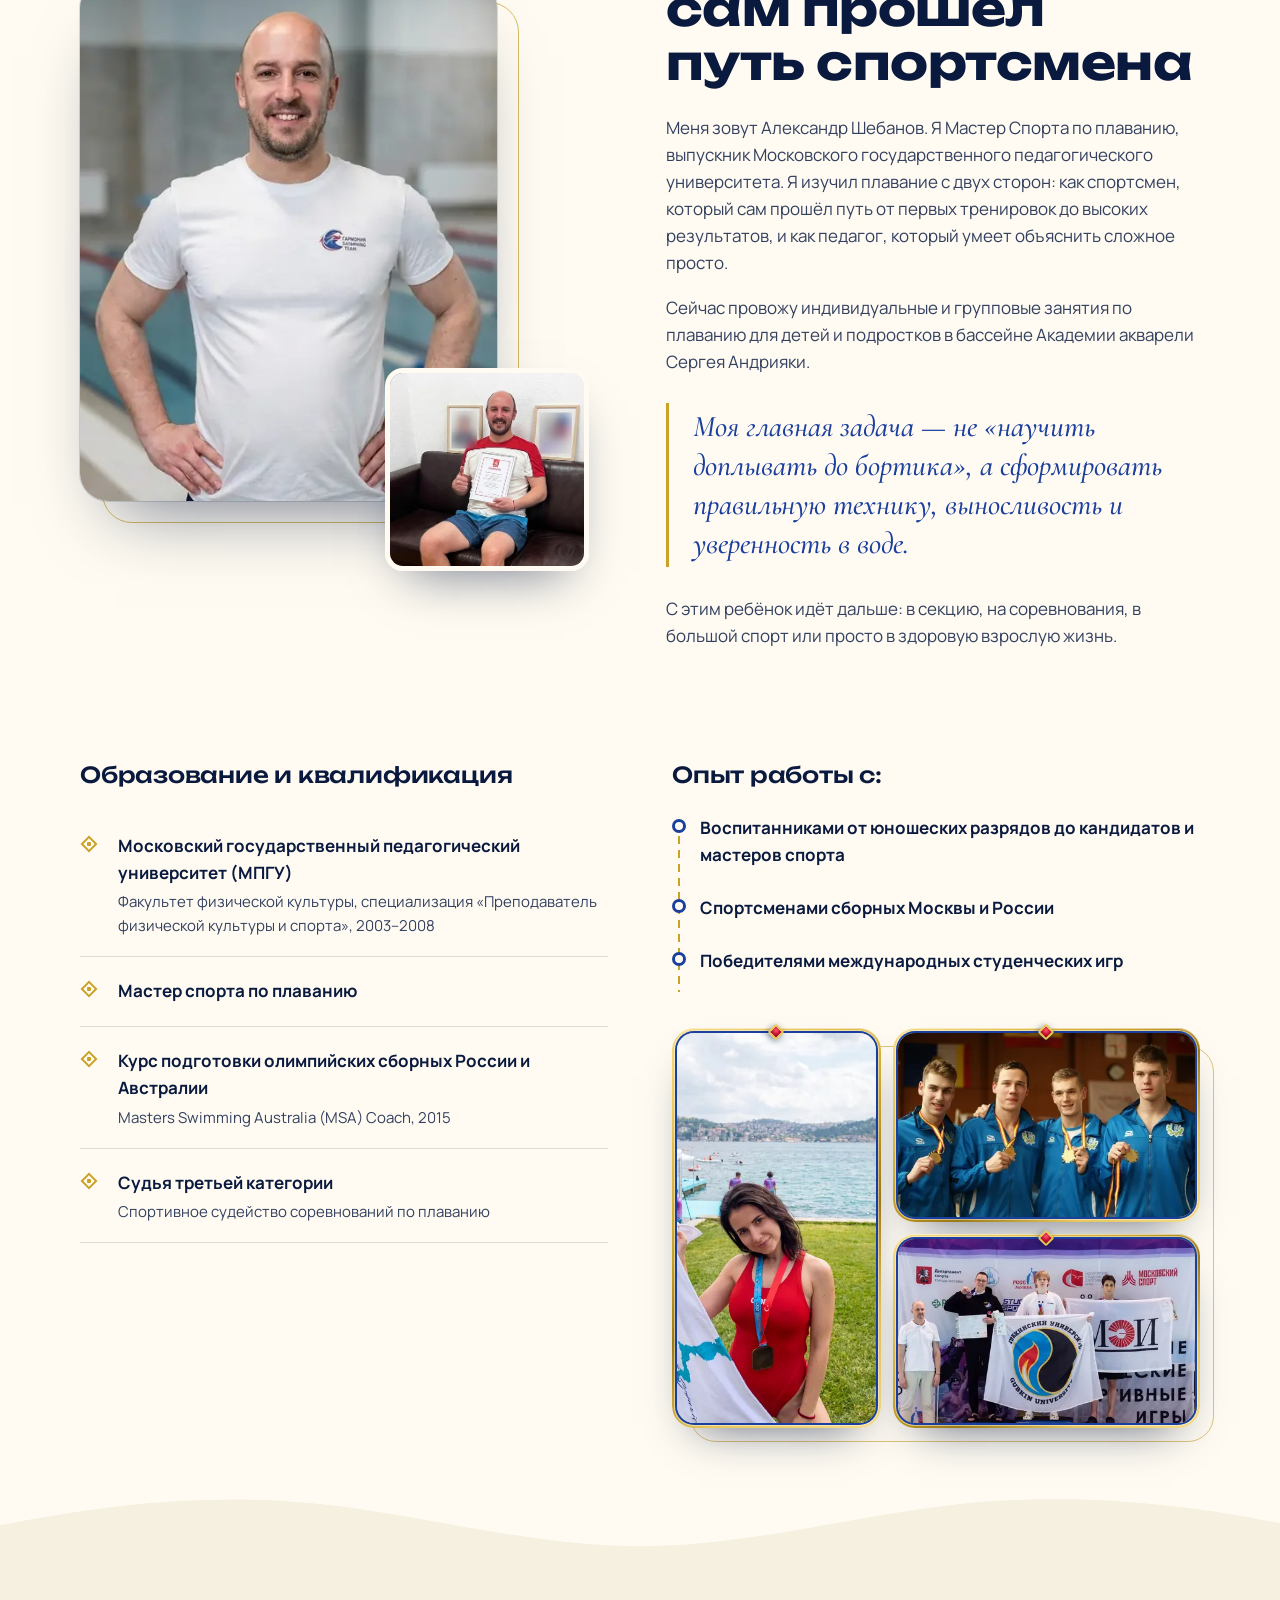
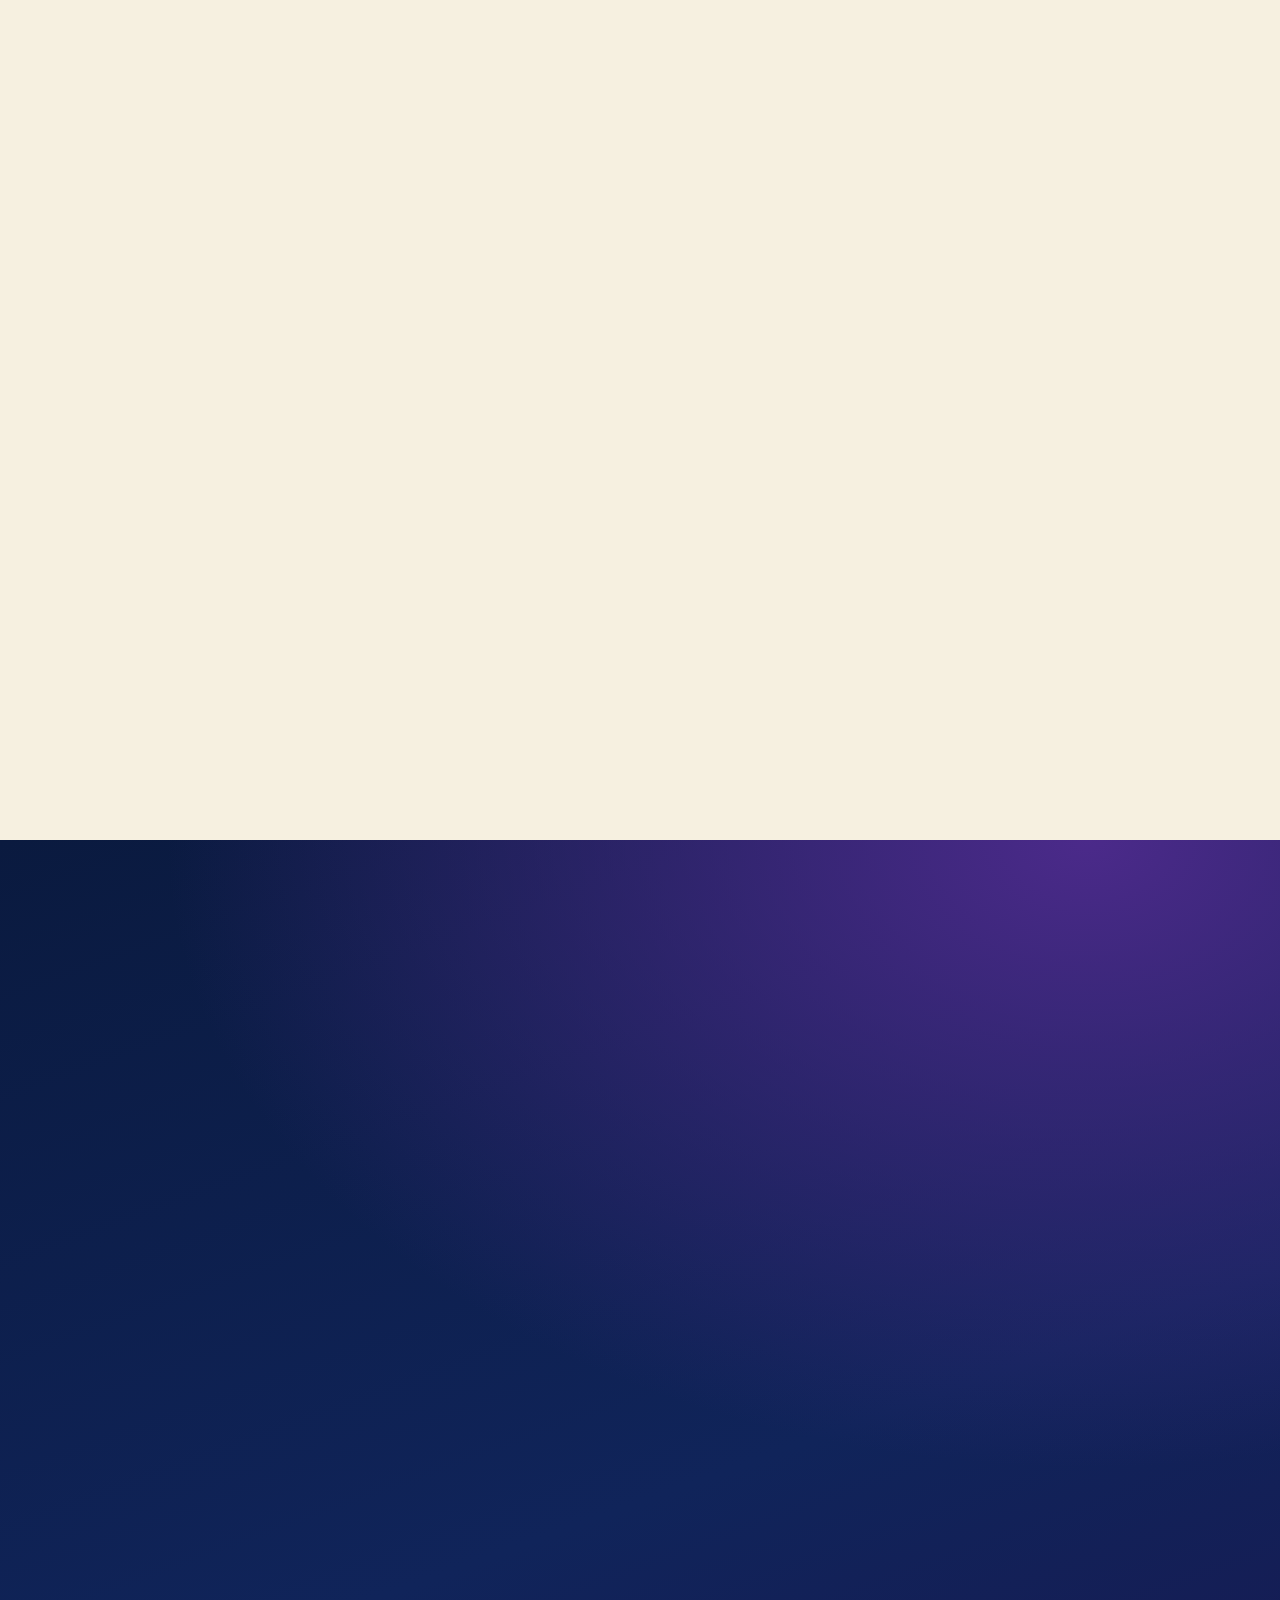
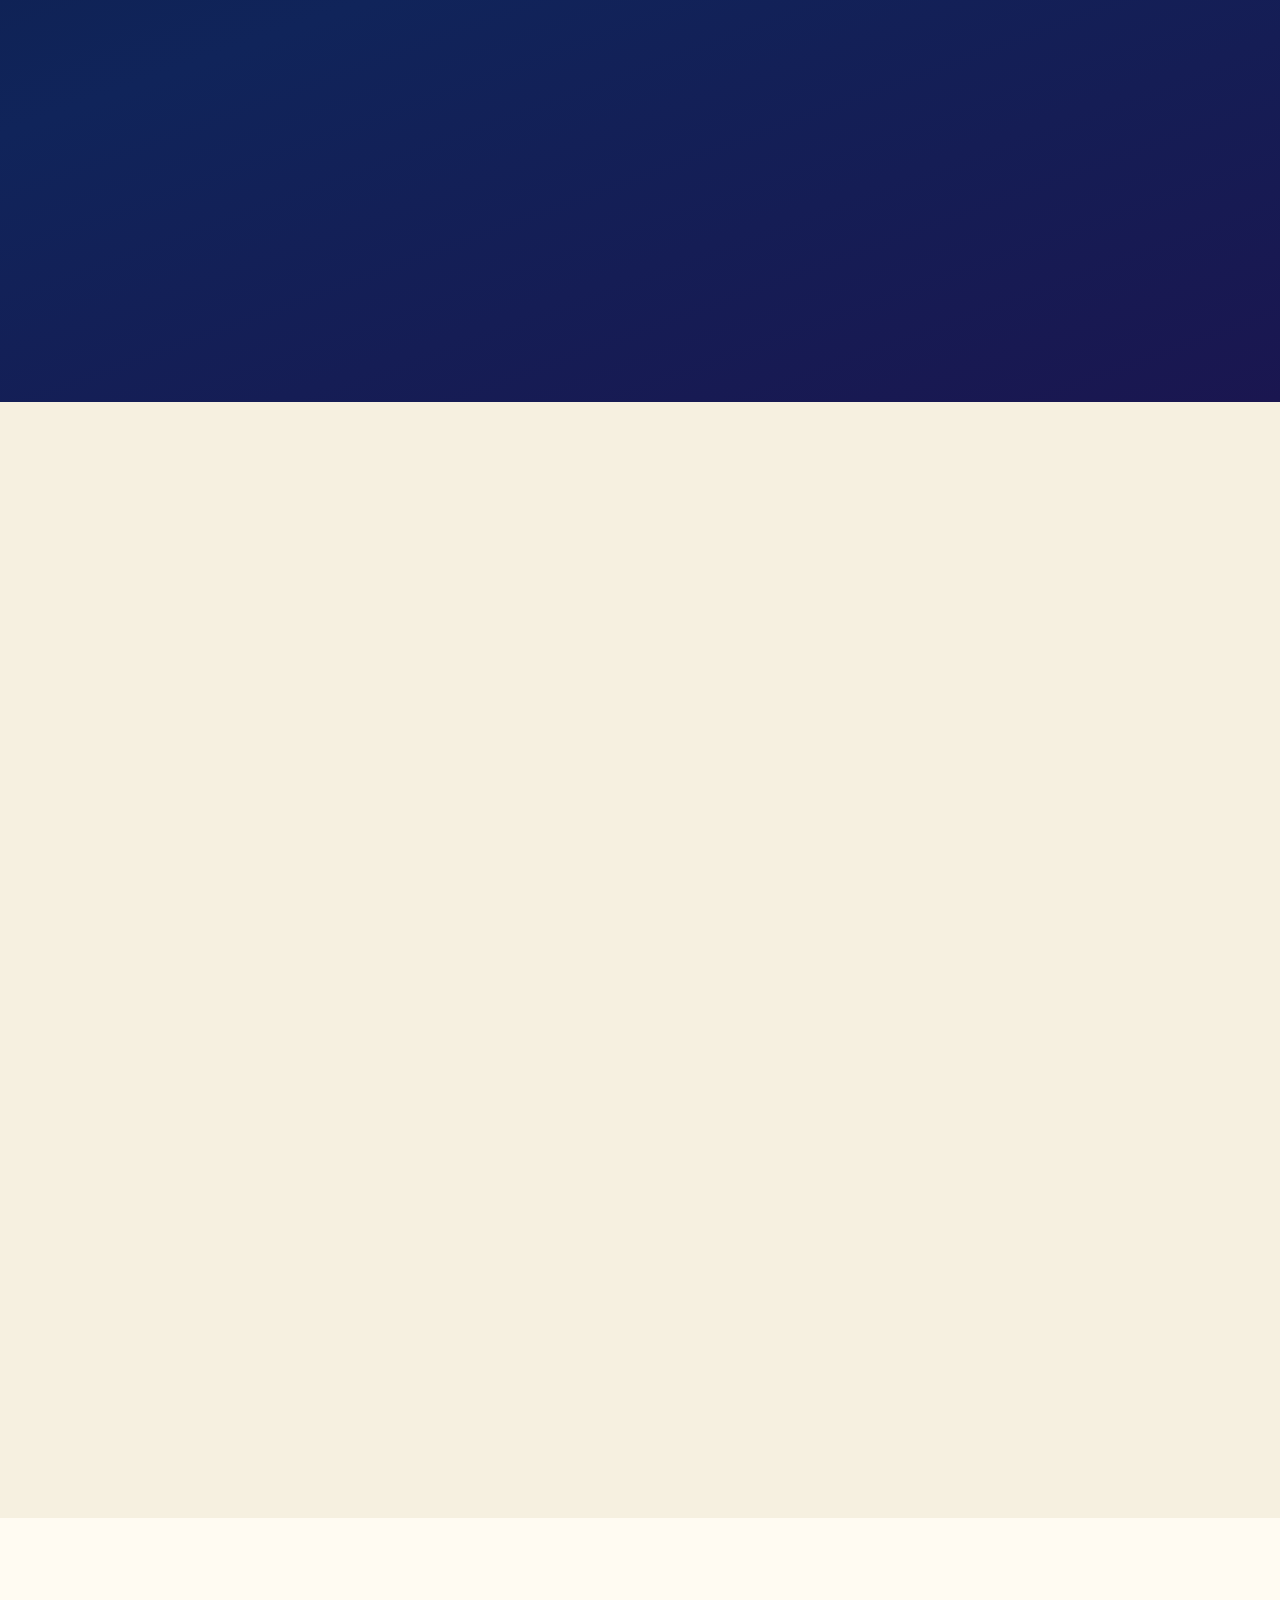
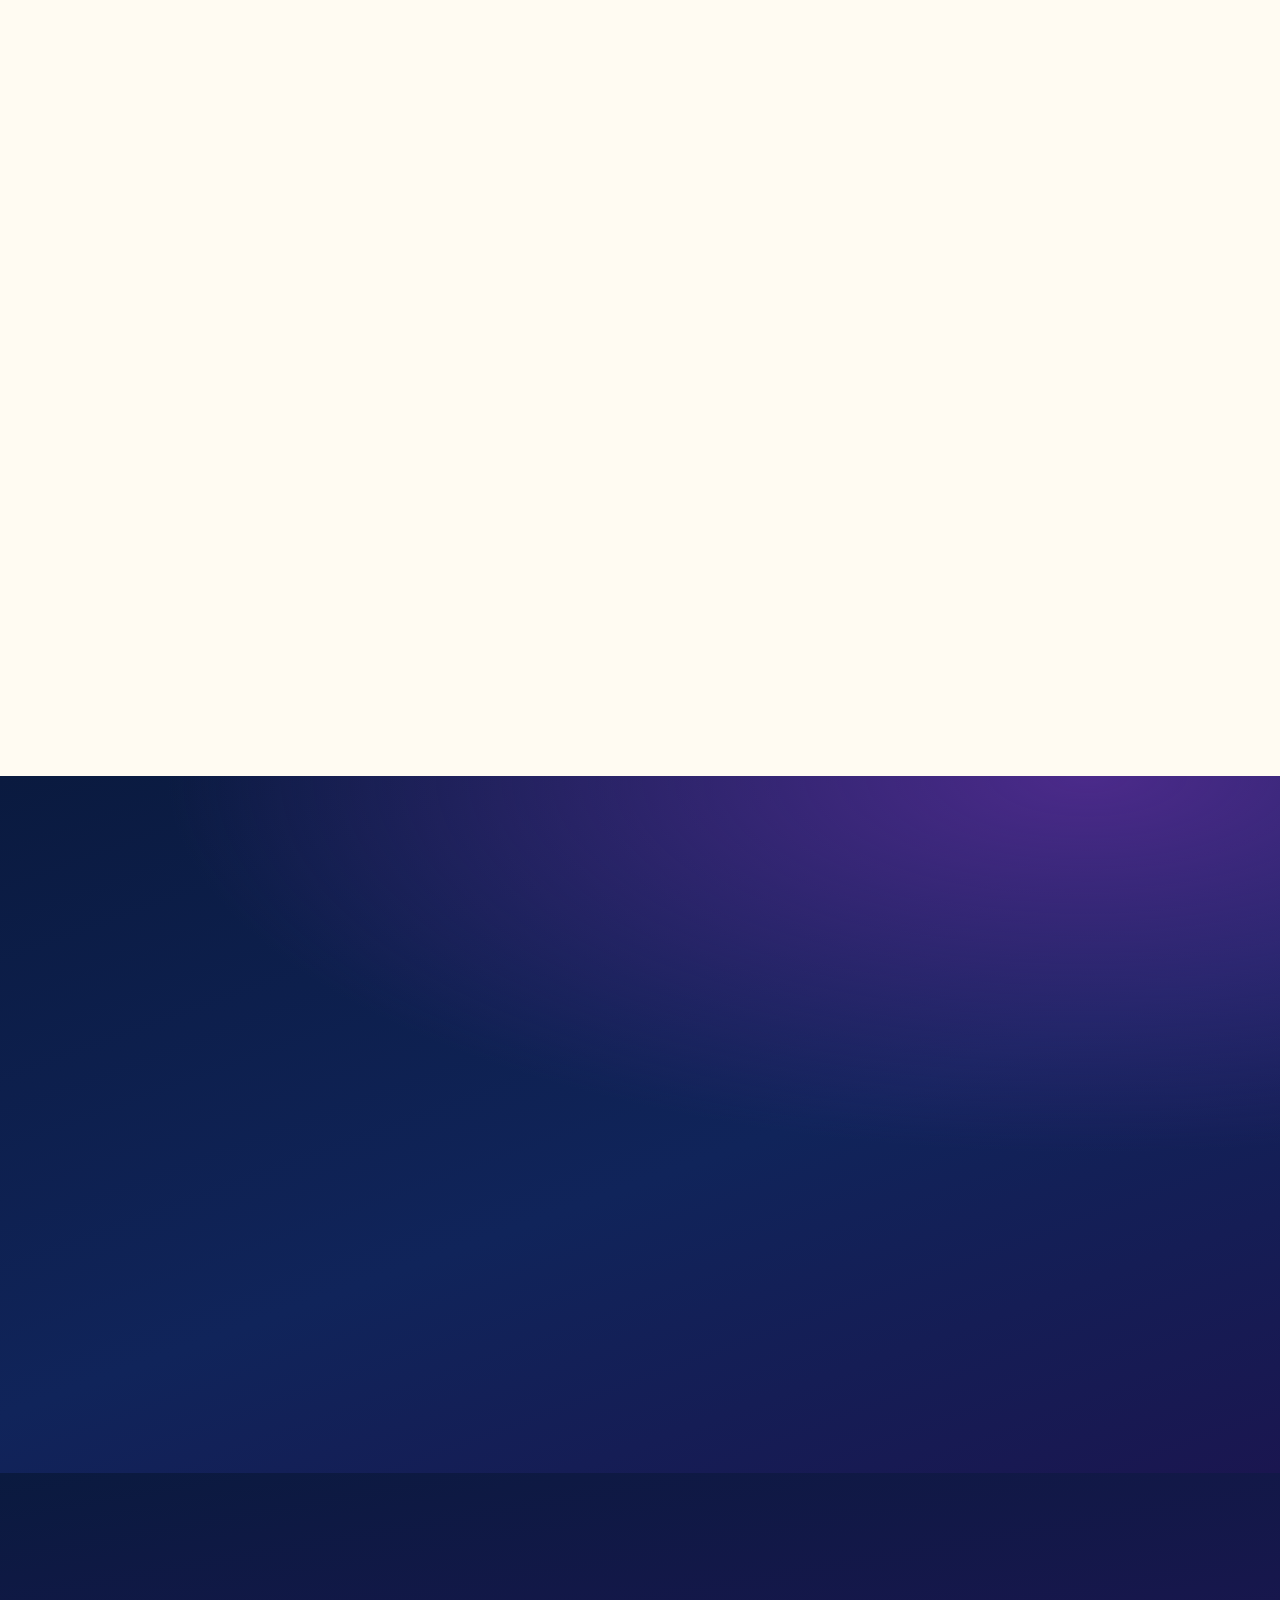
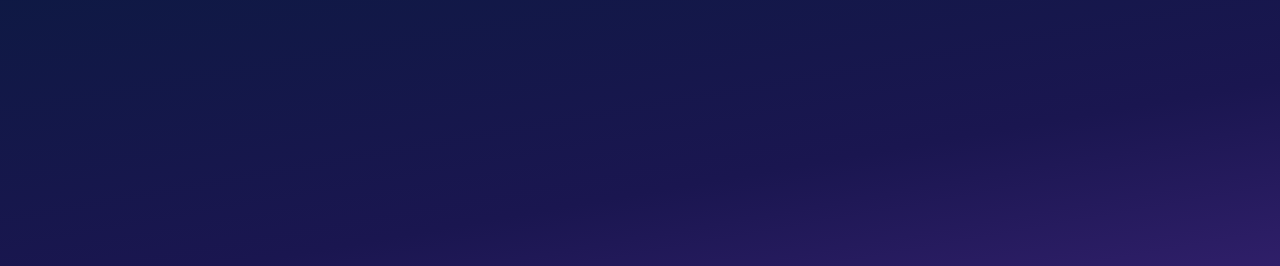
==== commit bc7188ca: "Стаж: 30+ лет в тренерской профессии (цифры и описания для поисковиков) Co-Authored-By: Claude Opus " ====
--- a/index.html
+++ b/index.html
@@ -4,7 +4,7 @@
 <meta charset="utf-8">
 <meta name="viewport" content="width=device-width, initial-scale=1">
 <title>Тренер по плаванию в Москве — Александр Шебанов | Мастер спорта, индивидуальные и групповые занятия</title>
-<meta name="description" content="Александр Шебанов, мастер спорта по плаванию, стаж более 20 лет. Персональные тренировки для детей и взрослых, группы для детей и подростков, подготовка к соревнованиям, открытой воде и триатлону.">
+<meta name="description" content="Александр Шебанов, мастер спорта по плаванию, стаж более 30 лет. Персональные тренировки для детей и взрослых, группы для детей и подростков, подготовка к соревнованиям, открытой воде и триатлону.">
 <link rel="canonical" href="https://shebanov-swim.ru/">
 <meta name="theme-color" content="#0A1A3F">
 <link rel="icon" href="assets/img/favicon.ico" sizes="any">
@@ -14,14 +14,14 @@
 <meta property="og:type" content="website">
 <meta property="og:locale" content="ru_RU">
 <meta property="og:title" content="Александр Шебанов — тренер по плаванию в Москве">
-<meta property="og:description" content="Мастер спорта по плаванию, стаж более 20 лет. Персональные и групповые тренировки, подготовка к соревнованиям и открытой воде.">
+<meta property="og:description" content="Мастер спорта по плаванию, стаж более 30 лет. Персональные и групповые тренировки, подготовка к соревнованиям и открытой воде.">
 <meta property="og:url" content="https://shebanov-swim.ru/">
 <meta property="og:image" content="https://shebanov-swim.ru/assets/img/og-cover.jpg">
 <meta property="og:image:width" content="1200">
 <meta property="og:image:height" content="630">
 <meta name="twitter:card" content="summary_large_image">
 <meta name="twitter:title" content="Александр Шебанов — тренер по плаванию в Москве">
-<meta name="twitter:description" content="Мастер спорта по плаванию, стаж более 20 лет. Персональные и групповые тренировки.">
+<meta name="twitter:description" content="Мастер спорта по плаванию, стаж более 30 лет. Персональные и групповые тренировки.">
 <meta name="twitter:image" content="https://shebanov-swim.ru/assets/img/og-cover.jpg">
 
 <!-- Предзагрузка: шрифты заголовков и текста (кириллица) и обложка видео под размер экрана -->
@@ -42,7 +42,7 @@
    "@id": "https://shebanov-swim.ru/#coach",
    "name": "Шебанов Александр Сергеевич",
    "jobTitle": "Тренер по плаванию, инструктор по спорту",
-   "description": "Мастер спорта по плаванию, стаж более 20 лет, судья третьей категории. Персональные тренировки для детей и взрослых, группы для детей и подростков, подготовка к соревнованиям в бассейне и на открытой воде.",
+   "description": "Мастер спорта по плаванию, стаж более 30 лет, судья третьей категории. Персональные тренировки для детей и взрослых, группы для детей и подростков, подготовка к соревнованиям в бассейне и на открытой воде.",
    "telephone": "+79099697631",
    "email": "byxsba@gmail.com",
    "alumniOf": { "@type": "CollegeOrUniversity", "name": "Московский государственный педагогический университет" },
@@ -420,7 +420,7 @@
 </dialog>
 
 <!-- DATA_START: данные тренера встраиваются сборкой из data/coach.json -->
-<script type="application/json" id="coach-data">{"_comment":"Весь контент тренера. Пустая строка = данных нет (на сайте будет плейсхолдер [УТОЧНИТЬ]). После правки запустите: python tools/build_data.py","name":{"full":"Шебанов Александр Сергеевич","short":"Александр Шебанов","first":"Александр","logo":"А. Шебанов"},"role":"Тренер по плаванию","city":"Москва","titles":["Мастер спорта по плаванию","Инструктор по спорту (плавание, ОФП)","Судья третьей категории"],"experienceYears":"20+","studentsTotal":"1000+","rankedStudents":"","education":[{"title":"Московский государственный педагогический университет (МПГУ)","detail":"Факультет физической культуры, специализация «Преподаватель физической культуры и спорта», 2003–2008","todo":""},{"title":"Мастер спорта по плаванию","detail":"","todo":""},{"title":"Курс подготовки олимпийских сборных России и Австралии","detail":"Masters Swimming Australia (MSA) Coach, 2015","todo":""},{"title":"Судья третьей категории","detail":"Спортивное судейство соревнований по плаванию","todo":""}],"timeline":[{"period":"","place":"Воспитанниками от юношеских разрядов до кандидатов и мастеров спорта","role":"","todo":""},{"period":"","place":"Спортсменами сборных Москвы и России","role":"","todo":""},{"period":"","place":"Победителями международных студенческих игр","role":"","todo":""}],"achievements":[{"title":"Сборные Москвы, России и университета","text":"Мои ученики выступают за сборные Москвы, России и университета по плаванию.","todo":""},{"title":"Победа на чемпионате Европы","text":"Среди моих воспитанников есть победитель чемпионата Европы.","todo":""},{"title":"Международные старты","text":"Ученики выступали на международных соревнованиях, в том числе студенческих.","todo":""},{"title":"Разрядники","text":"Ученики выполняют спортивные разряды: от юношеских до взрослых.","todo":""}],"competitionsCaption":"","method":{"steps":[{"title":"Диагностика","text":"Смотрю, как ученик плавает сейчас: положение тела, дыхание, работа рук и ног, выносливость. Фиксирую исходную точку."},{"title":"Техника прежде всего","text":"Отрабатываем положение тела, гребок, дыхание, повороты. Скорость без техники — это травмы и тупик."},{"title":"Скоростно-силовые качества","text":"Развиваем взрывную силу и скорость специальными упражнениями в воде и на суше."},{"title":"Выносливость и темп","text":"Учимся держать дистанцию и распределять силы — в бассейне и на открытой воде."},{"title":"Старты и повороты","text":"Стартовый прыжок, повороты, контрольные заплывы, участие в соревнованиях."},{"title":"Контроль прогресса","text":"Регулярные замеры результатов, обратная связь ученику и родителям."}],"principles":["Техника","Прогресс по ступеням","Безопасность"]},"programs":[{"id":"individual","title":"Индивидуальные занятия","text":"Персональные тренировки для спортсменов любого уровня подготовки и любого возраста: освоиться в воде, поставить технику, подтянуть слабые места.","meta":"Стоимость — по запросу"},{"id":"groups","title":"Группы для детей и подростков","text":"Текущие группы: 6–13, 8–15 и 10–17 лет. Техника, выносливость и командный дух.","meta":"Стоимость — по запросу"},{"id":"openwater","title":"Подготовка к плаванию на открытой воде","text":"Для детей и взрослых: заплывы на открытой воде, триатлон. Навигация, старт в группе, ритм и выносливость на длинной дистанции.","meta":"Стоимость — по запросу"},{"id":"competition","title":"Подготовка к соревнованиям","text":"Для детей и взрослых, которые уже плавают и хотят результат: старты и повороты, темп, соревновательная практика в бассейне.","meta":"Стоимость — по запросу"}],"quiz":{"questions":[{"id":"who","q":"Кто будет заниматься?","options":[{"label":"Ребёнок 3–6 лет","value":"small"},{"label":"Ребёнок 7–12 лет","value":"kid"},{"label":"Подросток 13–17 лет","value":"teen"},{"label":"Взрослый","value":"adult"}]},{"id":"level","q":"Как сейчас с плаванием?","options":[{"label":"Пока не умеет плавать","value":"no"},{"label":"Держится на воде","value":"some"},{"label":"Плавает уверенно","value":"yes"},{"label":"Занимается спортом, есть разряд","value":"sport"}]},{"id":"goal","q":"Какая главная цель?","options":[{"label":"Научиться плавать, не бояться воды","value":"learn"},{"label":"Поставить технику, стать сильнее","value":"technique"},{"label":"Соревнования в бассейне","value":"compete"},{"label":"Открытая вода или триатлон","value":"openwater"}]},{"id":"start","q":"Есть ли ближайший старт?","options":[{"label":"Нет, просто тренироваться","value":"none"},{"label":"Да, в ближайшие 1–3 месяца","value":"soon"},{"label":"Да, позже","value":"later"}]},{"id":"format","q":"Какой формат ближе?","options":[{"label":"Персонально с тренером","value":"individual"},{"label":"В группе","value":"group"},{"label":"Пока не знаю","value":"any"}]},{"id":"freq","q":"Сколько раз в неделю готовы заниматься?","options":[{"label":"1 раз","value":"1"},{"label":"2 раза","value":"2"},{"label":"3 раза и больше","value":"3"}]}]},"schedule":{"title":"Расписание групп с 1 сентября по 31 декабря 2026","rows":[{"days":"Пн, Пт","time":"17:30","age":"6–13 лет"},{"days":"Пн, Пт","time":"18:15","age":"8–15 лет"},{"days":"Пн, Пт","time":"19:00","age":"10–17 лет"}],"notes":["В свободное от групп время — персональные тренировки для спортсменов любого уровня подготовки и любого возраста.","Для посещения бассейна нужна справка — за ней можно обратиться к тренеру.","Свободные места и время персональных тренировок — уточняйте в мессенджере."]},"location":{"name":"Бассейн Академии акварели Сергея Андрияки","address":"Москва, ул. Академика Варги, 15","lat":55.633897,"lon":37.481837,"routeUrl":"https://yandex.ru/maps/?rtext=~55.633897%2C37.481837&rtt=auto","mapUrl":"https://yandex.ru/maps/?text=%D0%9C%D0%BE%D1%81%D0%BA%D0%B2%D0%B0%2C%20%D1%83%D0%BB.%20%D0%90%D0%BA%D0%B0%D0%B4%D0%B5%D0%BC%D0%B8%D0%BA%D0%B0%20%D0%92%D0%B0%D1%80%D0%B3%D0%B8%2C%2015"},"contacts":{"telegram":"Sheba2505sheba","whatsapp":"+79099697631","phone":"+7 909 969-76-31","email":"byxsba@gmail.com","message":"Здравствуйте, Александр! Хочу записаться на занятие."},"faq":[{"q":"С какого возраста можно начать?","a":"С 3 лет."},{"q":"Мой ребёнок боится воды. Что делать?","a":"Это нормально, особенно у малышей. Приводите ребёнка на тренировку: начнём спокойно, с игр и знакомства с водой, без спешки и давления. Когда ребёнок чувствует себя в безопасности, страх уходит."},{"q":"Нужно ли уметь плавать, чтобы прийти?","a":"Нет, не нужно."},{"q":"Какие документы и справки нужны для бассейна?","a":"Нужна стандартная справка для бассейна (за ней можно обратиться к тренеру)."},{"q":"Сколько занятий нужно, чтобы научиться плавать?","a":"Индивидуально. Кто-то начинает плавать уже на первом занятии, кому-то нужно несколько."},{"q":"Что взять с собой на занятие?","a":"Плавки или купальник, шапочку, очки (обязательно), тапочки и полотенце или халат."},{"q":"Готовите ли вы к соревнованиям?","a":"Да — и к соревнованиям в бассейне, и к стартам на открытой воде, включая триатлон. Детей и взрослых."},{"q":"Сколько стоят занятия?","a":"Зависит от формата: у персональных тренировок, групповых занятий и подготовки к открытой воде — своя цена. Напишите в мессенджер, тренер ответит."}],"reviews":[],"legal":{"requisites":"","analyticsId":"","domain":""}}</script>
+<script type="application/json" id="coach-data">{"_comment":"Весь контент тренера. Пустая строка = данных нет (на сайте будет плейсхолдер [УТОЧНИТЬ]). После правки запустите: python tools/build_data.py","name":{"full":"Шебанов Александр Сергеевич","short":"Александр Шебанов","first":"Александр","logo":"А. Шебанов"},"role":"Тренер по плаванию","city":"Москва","titles":["Мастер спорта по плаванию","Инструктор по спорту (плавание, ОФП)","Судья третьей категории"],"experienceYears":"30+","studentsTotal":"1000+","rankedStudents":"","education":[{"title":"Московский государственный педагогический университет (МПГУ)","detail":"Факультет физической культуры, специализация «Преподаватель физической культуры и спорта», 2003–2008","todo":""},{"title":"Мастер спорта по плаванию","detail":"","todo":""},{"title":"Курс подготовки олимпийских сборных России и Австралии","detail":"Masters Swimming Australia (MSA) Coach, 2015","todo":""},{"title":"Судья третьей категории","detail":"Спортивное судейство соревнований по плаванию","todo":""}],"timeline":[{"period":"","place":"Воспитанниками от юношеских разрядов до кандидатов и мастеров спорта","role":"","todo":""},{"period":"","place":"Спортсменами сборных Москвы и России","role":"","todo":""},{"period":"","place":"Победителями международных студенческих игр","role":"","todo":""}],"achievements":[{"title":"Сборные Москвы, России и университета","text":"Мои ученики выступают за сборные Москвы, России и университета по плаванию.","todo":""},{"title":"Победа на чемпионате Европы","text":"Среди моих воспитанников есть победитель чемпионата Европы.","todo":""},{"title":"Международные старты","text":"Ученики выступали на международных соревнованиях, в том числе студенческих.","todo":""},{"title":"Разрядники","text":"Ученики выполняют спортивные разряды: от юношеских до взрослых.","todo":""}],"competitionsCaption":"","method":{"steps":[{"title":"Диагностика","text":"Смотрю, как ученик плавает сейчас: положение тела, дыхание, работа рук и ног, выносливость. Фиксирую исходную точку."},{"title":"Техника прежде всего","text":"Отрабатываем положение тела, гребок, дыхание, повороты. Скорость без техники — это травмы и тупик."},{"title":"Скоростно-силовые качества","text":"Развиваем взрывную силу и скорость специальными упражнениями в воде и на суше."},{"title":"Выносливость и темп","text":"Учимся держать дистанцию и распределять силы — в бассейне и на открытой воде."},{"title":"Старты и повороты","text":"Стартовый прыжок, повороты, контрольные заплывы, участие в соревнованиях."},{"title":"Контроль прогресса","text":"Регулярные замеры результатов, обратная связь ученику и родителям."}],"principles":["Техника","Прогресс по ступеням","Безопасность"]},"programs":[{"id":"individual","title":"Индивидуальные занятия","text":"Персональные тренировки для спортсменов любого уровня подготовки и любого возраста: освоиться в воде, поставить технику, подтянуть слабые места.","meta":"Стоимость — по запросу"},{"id":"groups","title":"Группы для детей и подростков","text":"Текущие группы: 6–13, 8–15 и 10–17 лет. Техника, выносливость и командный дух.","meta":"Стоимость — по запросу"},{"id":"openwater","title":"Подготовка к плаванию на открытой воде","text":"Для детей и взрослых: заплывы на открытой воде, триатлон. Навигация, старт в группе, ритм и выносливость на длинной дистанции.","meta":"Стоимость — по запросу"},{"id":"competition","title":"Подготовка к соревнованиям","text":"Для детей и взрослых, которые уже плавают и хотят результат: старты и повороты, темп, соревновательная практика в бассейне.","meta":"Стоимость — по запросу"}],"quiz":{"questions":[{"id":"who","q":"Кто будет заниматься?","options":[{"label":"Ребёнок 3–6 лет","value":"small"},{"label":"Ребёнок 7–12 лет","value":"kid"},{"label":"Подросток 13–17 лет","value":"teen"},{"label":"Взрослый","value":"adult"}]},{"id":"level","q":"Как сейчас с плаванием?","options":[{"label":"Пока не умеет плавать","value":"no"},{"label":"Держится на воде","value":"some"},{"label":"Плавает уверенно","value":"yes"},{"label":"Занимается спортом, есть разряд","value":"sport"}]},{"id":"goal","q":"Какая главная цель?","options":[{"label":"Научиться плавать, не бояться воды","value":"learn"},{"label":"Поставить технику, стать сильнее","value":"technique"},{"label":"Соревнования в бассейне","value":"compete"},{"label":"Открытая вода или триатлон","value":"openwater"}]},{"id":"start","q":"Есть ли ближайший старт?","options":[{"label":"Нет, просто тренироваться","value":"none"},{"label":"Да, в ближайшие 1–3 месяца","value":"soon"},{"label":"Да, позже","value":"later"}]},{"id":"format","q":"Какой формат ближе?","options":[{"label":"Персонально с тренером","value":"individual"},{"label":"В группе","value":"group"},{"label":"Пока не знаю","value":"any"}]},{"id":"freq","q":"Сколько раз в неделю готовы заниматься?","options":[{"label":"1 раз","value":"1"},{"label":"2 раза","value":"2"},{"label":"3 раза и больше","value":"3"}]}]},"schedule":{"title":"Расписание групп с 1 сентября по 31 декабря 2026","rows":[{"days":"Пн, Пт","time":"17:30","age":"6–13 лет"},{"days":"Пн, Пт","time":"18:15","age":"8–15 лет"},{"days":"Пн, Пт","time":"19:00","age":"10–17 лет"}],"notes":["В свободное от групп время — персональные тренировки для спортсменов любого уровня подготовки и любого возраста.","Для посещения бассейна нужна справка — за ней можно обратиться к тренеру.","Свободные места и время персональных тренировок — уточняйте в мессенджере."]},"location":{"name":"Бассейн Академии акварели Сергея Андрияки","address":"Москва, ул. Академика Варги, 15","lat":55.633897,"lon":37.481837,"routeUrl":"https://yandex.ru/maps/?rtext=~55.633897%2C37.481837&rtt=auto","mapUrl":"https://yandex.ru/maps/?text=%D0%9C%D0%BE%D1%81%D0%BA%D0%B2%D0%B0%2C%20%D1%83%D0%BB.%20%D0%90%D0%BA%D0%B0%D0%B4%D0%B5%D0%BC%D0%B8%D0%BA%D0%B0%20%D0%92%D0%B0%D1%80%D0%B3%D0%B8%2C%2015"},"contacts":{"telegram":"Sheba2505sheba","whatsapp":"+79099697631","phone":"+7 909 969-76-31","email":"byxsba@gmail.com","message":"Здравствуйте, Александр! Хочу записаться на занятие."},"faq":[{"q":"С какого возраста можно начать?","a":"С 3 лет."},{"q":"Мой ребёнок боится воды. Что делать?","a":"Это нормально, особенно у малышей. Приводите ребёнка на тренировку: начнём спокойно, с игр и знакомства с водой, без спешки и давления. Когда ребёнок чувствует себя в безопасности, страх уходит."},{"q":"Нужно ли уметь плавать, чтобы прийти?","a":"Нет, не нужно."},{"q":"Какие документы и справки нужны для бассейна?","a":"Нужна стандартная справка для бассейна (за ней можно обратиться к тренеру)."},{"q":"Сколько занятий нужно, чтобы научиться плавать?","a":"Индивидуально. Кто-то начинает плавать уже на первом занятии, кому-то нужно несколько."},{"q":"Что взять с собой на занятие?","a":"Плавки или купальник, шапочку, очки (обязательно), тапочки и полотенце или халат."},{"q":"Готовите ли вы к соревнованиям?","a":"Да — и к соревнованиям в бассейне, и к стартам на открытой воде, включая триатлон. Детей и взрослых."},{"q":"Сколько стоят занятия?","a":"Зависит от формата: у персональных тренировок, групповых занятий и подготовки к открытой воде — своя цена. Напишите в мессенджер, тренер ответит."}],"reviews":[],"legal":{"requisites":"","analyticsId":"","domain":""}}</script>
 <!-- DATA_END -->
 <!-- JS_START -->
 <script src="assets/js/main.min.js?v=df5038ae" defer></script>
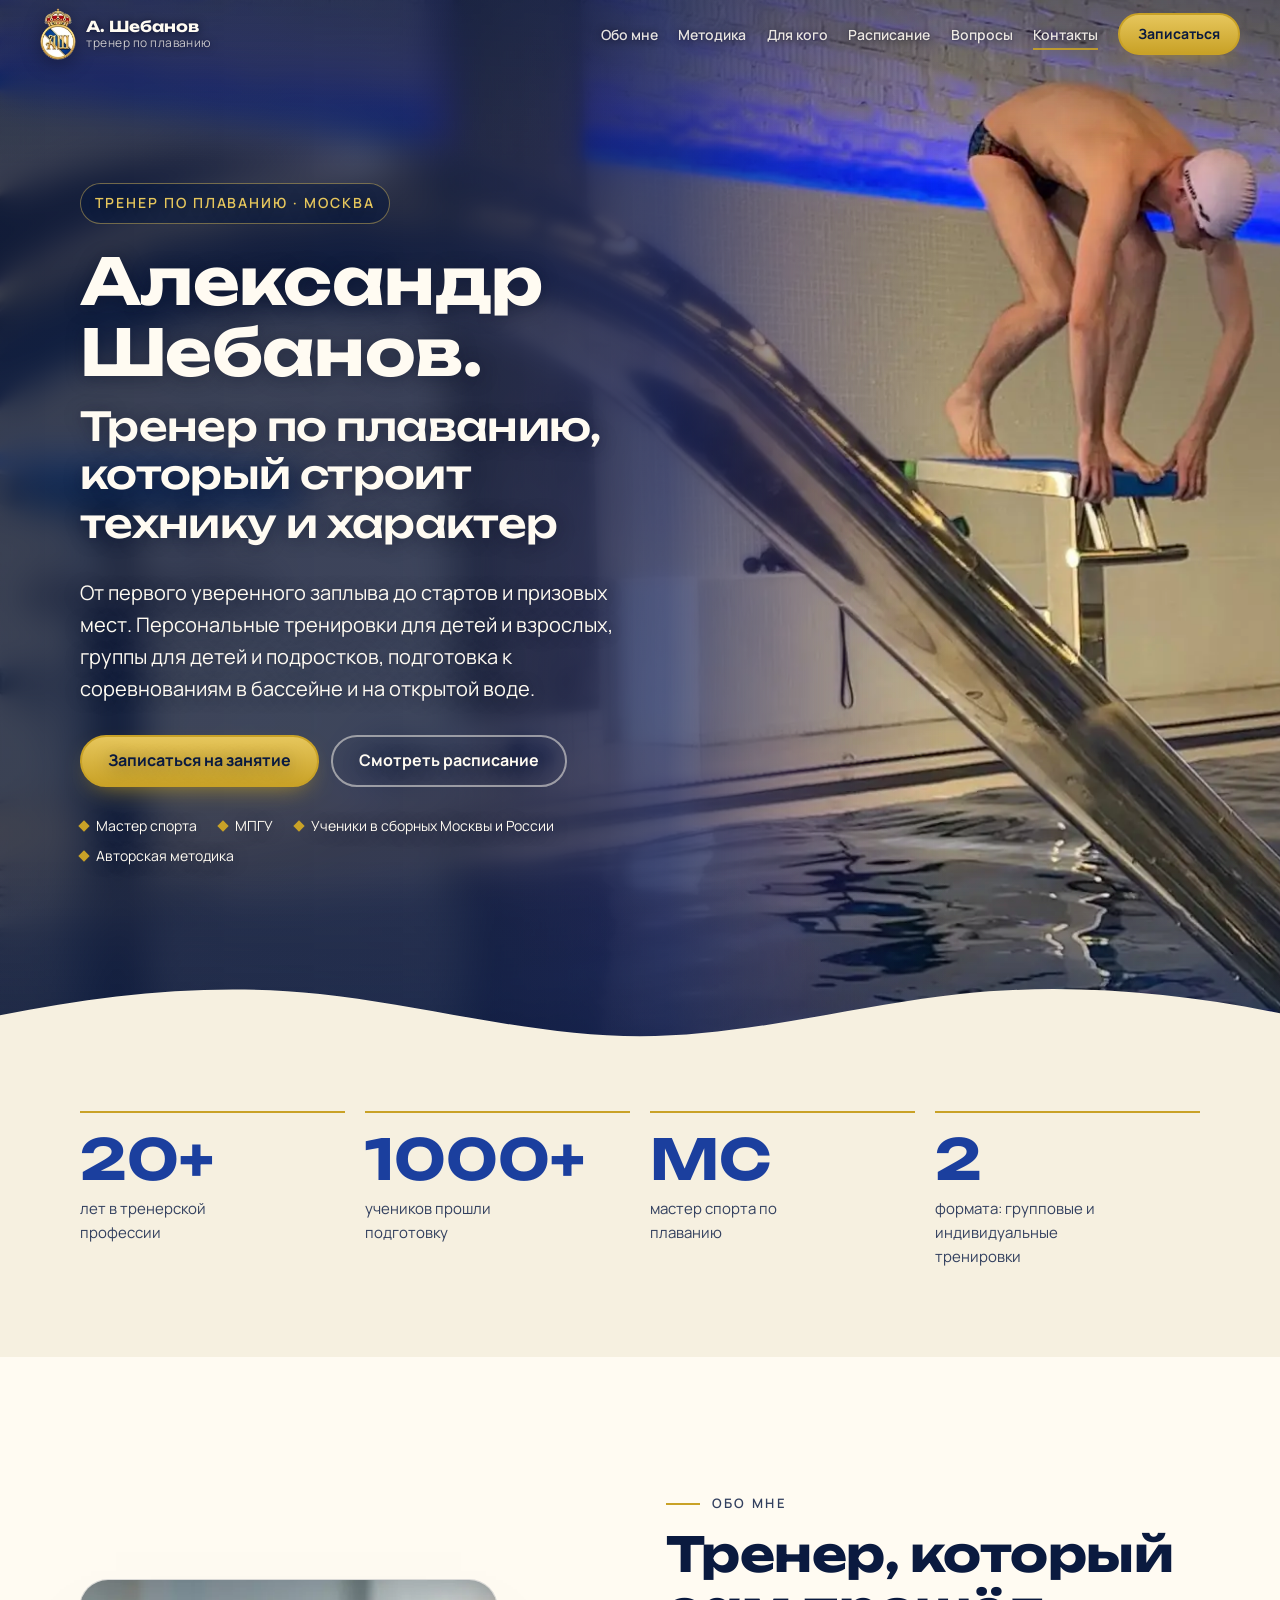
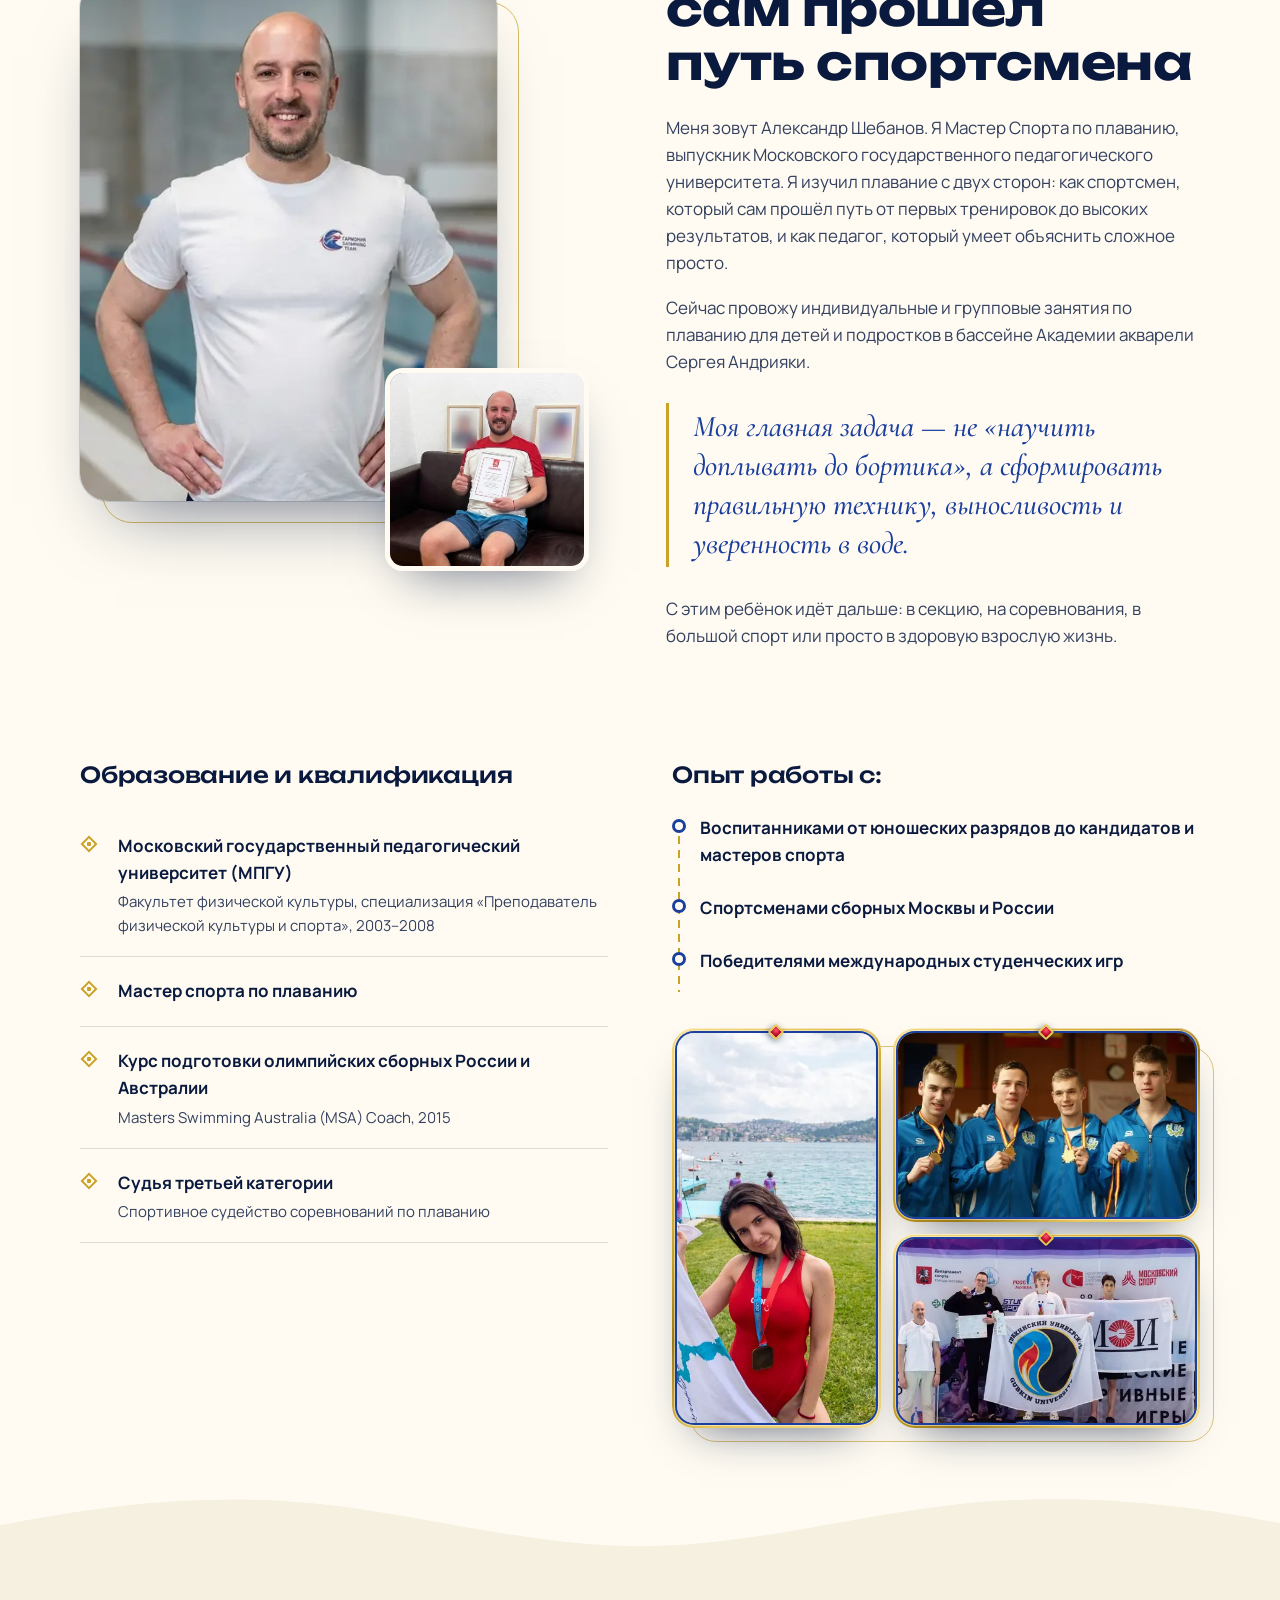
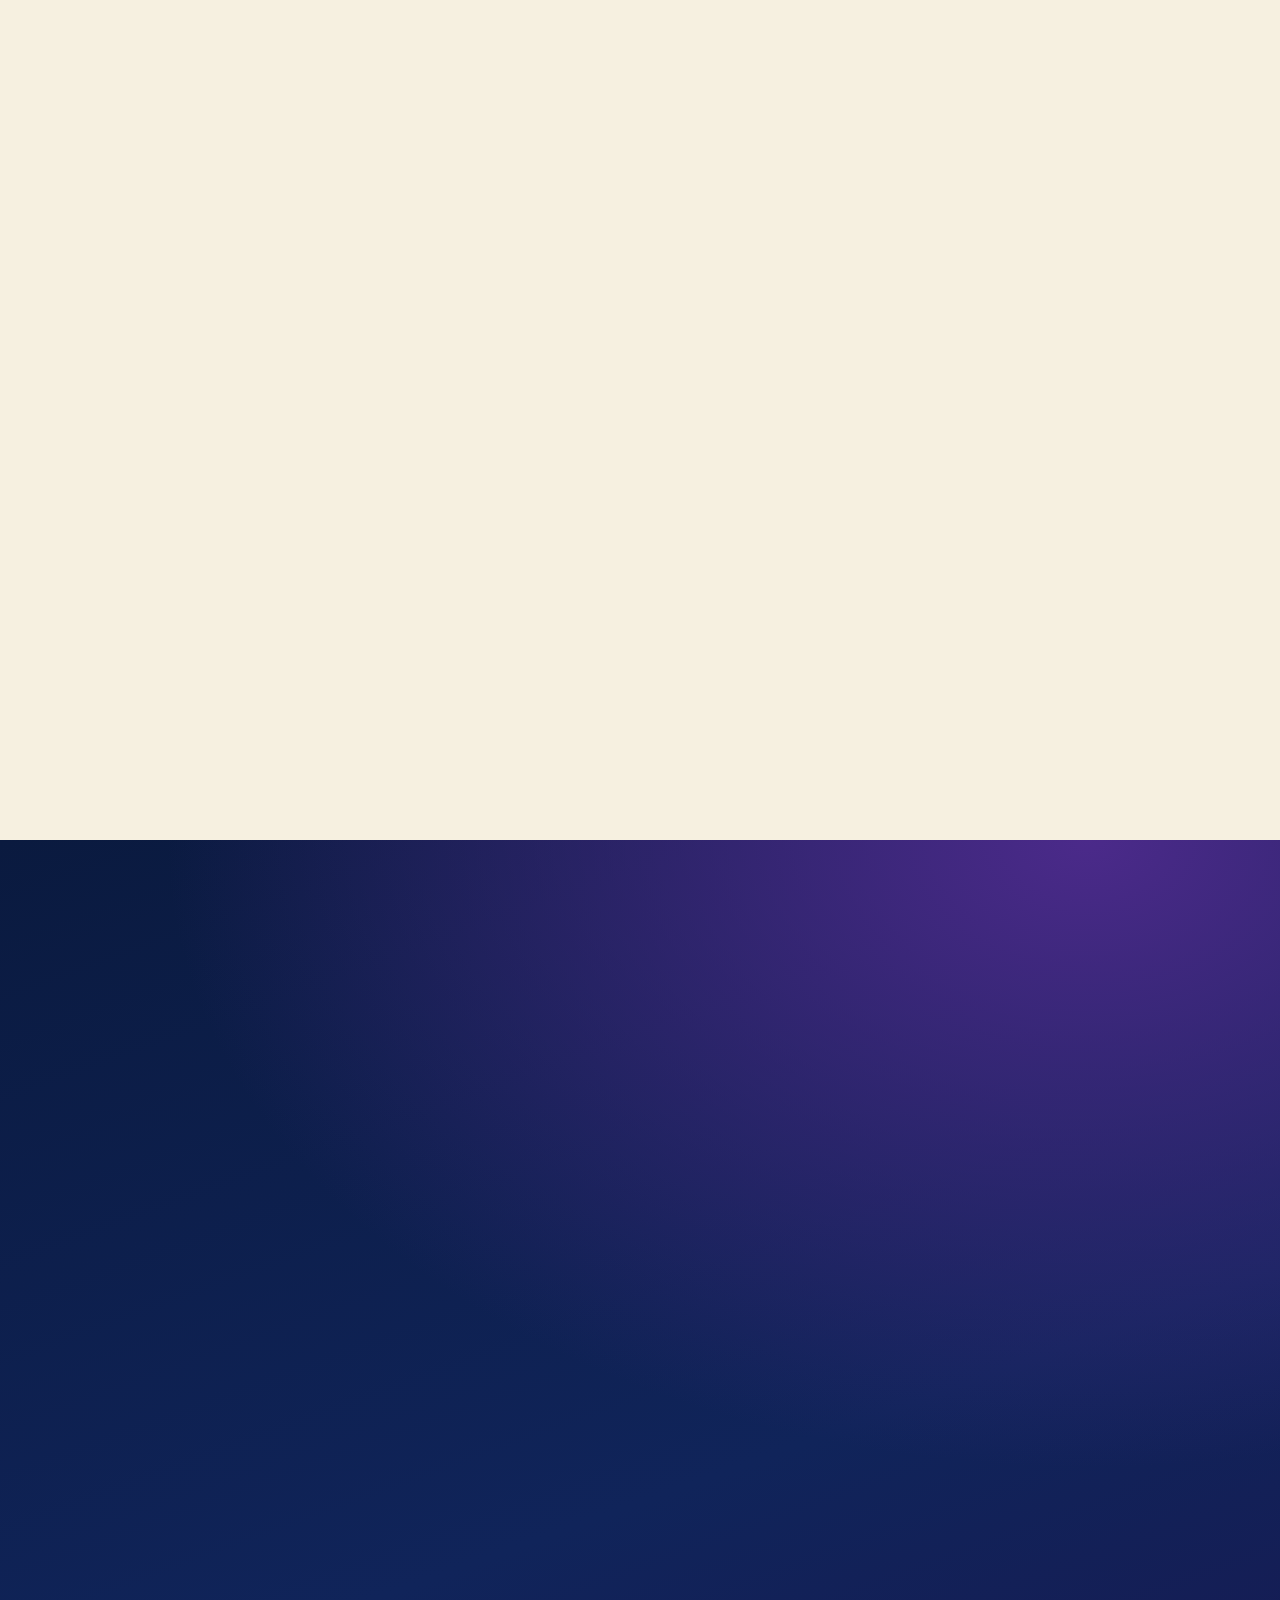
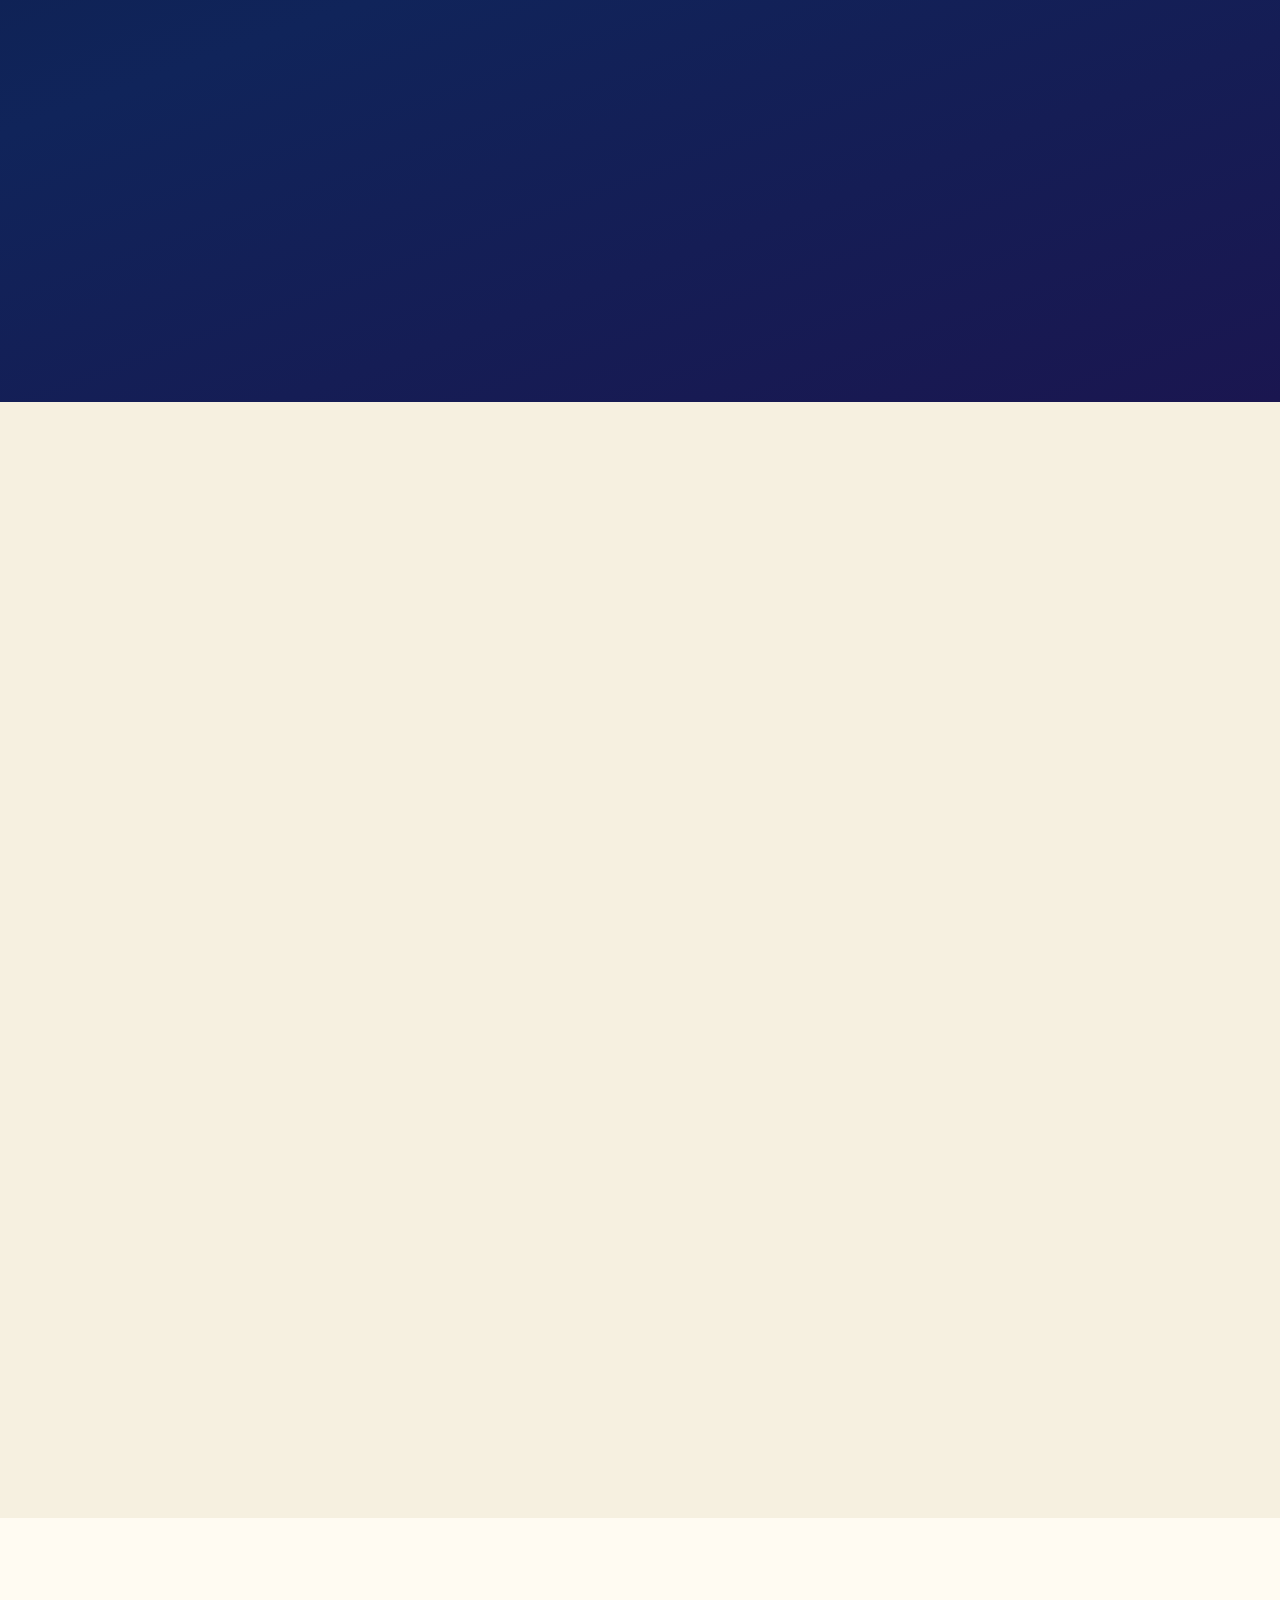
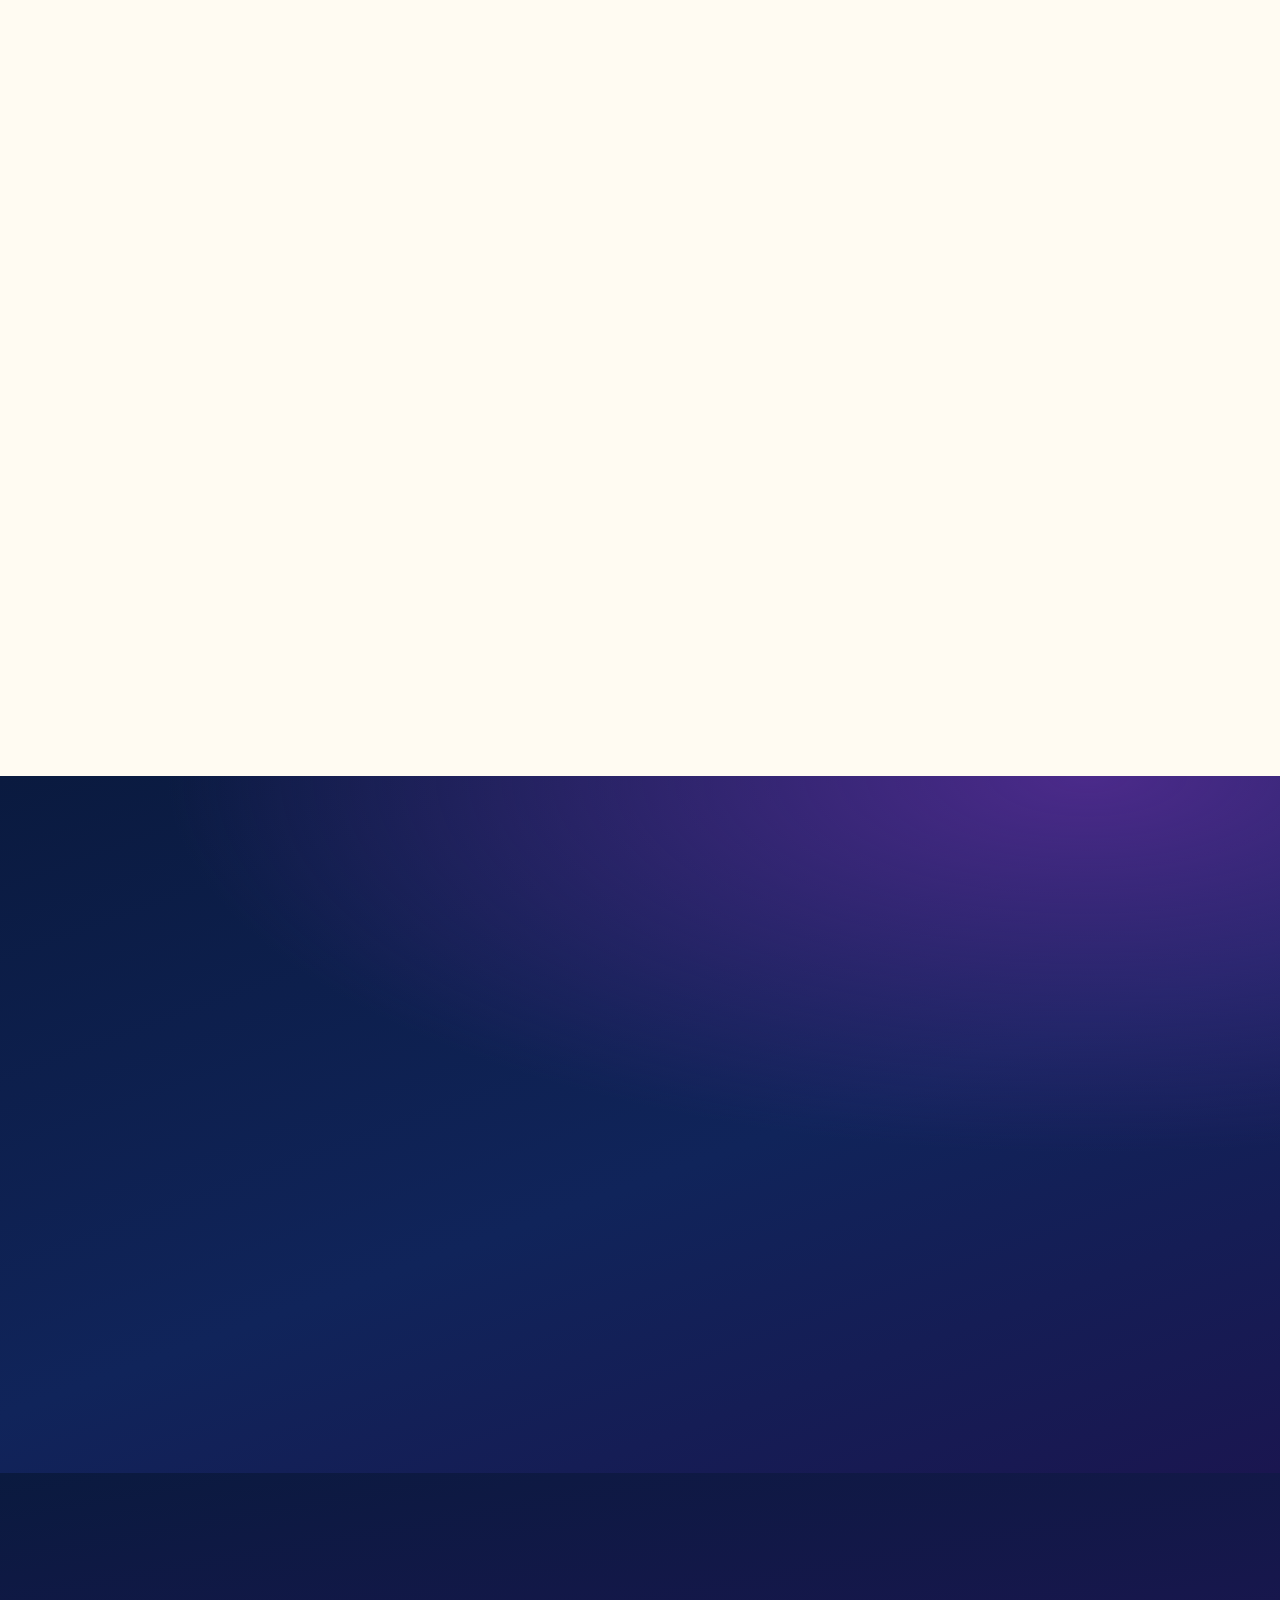
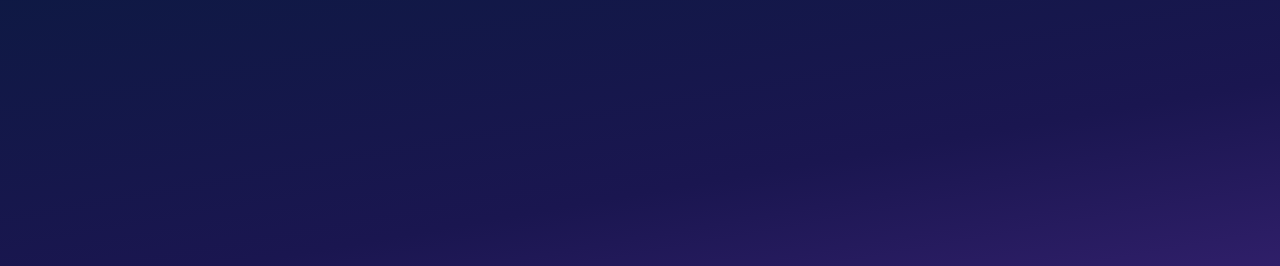
==== commit 861bc0de: "Стаж: обратно 20+ лет Co-Authored-By: Claude Opus 5.5 <noreply@anthropic.com>" ====
--- a/index.html
+++ b/index.html
@@ -4,7 +4,7 @@
 <meta charset="utf-8">
 <meta name="viewport" content="width=device-width, initial-scale=1">
 <title>Тренер по плаванию в Москве — Александр Шебанов | Мастер спорта, индивидуальные и групповые занятия</title>
-<meta name="description" content="Александр Шебанов, мастер спорта по плаванию, стаж более 30 лет. Персональные тренировки для детей и взрослых, группы для детей и подростков, подготовка к соревнованиям, открытой воде и триатлону.">
+<meta name="description" content="Александр Шебанов, мастер спорта по плаванию, стаж более 20 лет. Персональные тренировки для детей и взрослых, группы для детей и подростков, подготовка к соревнованиям, открытой воде и триатлону.">
 <link rel="canonical" href="https://shebanov-swim.ru/">
 <meta name="theme-color" content="#0A1A3F">
 <link rel="icon" href="assets/img/favicon.ico" sizes="any">
@@ -14,14 +14,14 @@
 <meta property="og:type" content="website">
 <meta property="og:locale" content="ru_RU">
 <meta property="og:title" content="Александр Шебанов — тренер по плаванию в Москве">
-<meta property="og:description" content="Мастер спорта по плаванию, стаж более 30 лет. Персональные и групповые тренировки, подготовка к соревнованиям и открытой воде.">
+<meta property="og:description" content="Мастер спорта по плаванию, стаж более 20 лет. Персональные и групповые тренировки, подготовка к соревнованиям и открытой воде.">
 <meta property="og:url" content="https://shebanov-swim.ru/">
 <meta property="og:image" content="https://shebanov-swim.ru/assets/img/og-cover.jpg">
 <meta property="og:image:width" content="1200">
 <meta property="og:image:height" content="630">
 <meta name="twitter:card" content="summary_large_image">
 <meta name="twitter:title" content="Александр Шебанов — тренер по плаванию в Москве">
-<meta name="twitter:description" content="Мастер спорта по плаванию, стаж более 30 лет. Персональные и групповые тренировки.">
+<meta name="twitter:description" content="Мастер спорта по плаванию, стаж более 20 лет. Персональные и групповые тренировки.">
 <meta name="twitter:image" content="https://shebanov-swim.ru/assets/img/og-cover.jpg">
 
 <!-- Предзагрузка: шрифты заголовков и текста (кириллица) и обложка видео под размер экрана -->
@@ -42,7 +42,7 @@
    "@id": "https://shebanov-swim.ru/#coach",
    "name": "Шебанов Александр Сергеевич",
    "jobTitle": "Тренер по плаванию, инструктор по спорту",
-   "description": "Мастер спорта по плаванию, стаж более 30 лет, судья третьей категории. Персональные тренировки для детей и взрослых, группы для детей и подростков, подготовка к соревнованиям в бассейне и на открытой воде.",
+   "description": "Мастер спорта по плаванию, стаж более 20 лет, судья третьей категории. Персональные тренировки для детей и взрослых, группы для детей и подростков, подготовка к соревнованиям в бассейне и на открытой воде.",
    "telephone": "+79099697631",
    "email": "byxsba@gmail.com",
    "alumniOf": { "@type": "CollegeOrUniversity", "name": "Московский государственный педагогический университет" },
@@ -420,7 +420,7 @@
 </dialog>
 
 <!-- DATA_START: данные тренера встраиваются сборкой из data/coach.json -->
-<script type="application/json" id="coach-data">{"_comment":"Весь контент тренера. Пустая строка = данных нет (на сайте будет плейсхолдер [УТОЧНИТЬ]). После правки запустите: python tools/build_data.py","name":{"full":"Шебанов Александр Сергеевич","short":"Александр Шебанов","first":"Александр","logo":"А. Шебанов"},"role":"Тренер по плаванию","city":"Москва","titles":["Мастер спорта по плаванию","Инструктор по спорту (плавание, ОФП)","Судья третьей категории"],"experienceYears":"30+","studentsTotal":"1000+","rankedStudents":"","education":[{"title":"Московский государственный педагогический университет (МПГУ)","detail":"Факультет физической культуры, специализация «Преподаватель физической культуры и спорта», 2003–2008","todo":""},{"title":"Мастер спорта по плаванию","detail":"","todo":""},{"title":"Курс подготовки олимпийских сборных России и Австралии","detail":"Masters Swimming Australia (MSA) Coach, 2015","todo":""},{"title":"Судья третьей категории","detail":"Спортивное судейство соревнований по плаванию","todo":""}],"timeline":[{"period":"","place":"Воспитанниками от юношеских разрядов до кандидатов и мастеров спорта","role":"","todo":""},{"period":"","place":"Спортсменами сборных Москвы и России","role":"","todo":""},{"period":"","place":"Победителями международных студенческих игр","role":"","todo":""}],"achievements":[{"title":"Сборные Москвы, России и университета","text":"Мои ученики выступают за сборные Москвы, России и университета по плаванию.","todo":""},{"title":"Победа на чемпионате Европы","text":"Среди моих воспитанников есть победитель чемпионата Европы.","todo":""},{"title":"Международные старты","text":"Ученики выступали на международных соревнованиях, в том числе студенческих.","todo":""},{"title":"Разрядники","text":"Ученики выполняют спортивные разряды: от юношеских до взрослых.","todo":""}],"competitionsCaption":"","method":{"steps":[{"title":"Диагностика","text":"Смотрю, как ученик плавает сейчас: положение тела, дыхание, работа рук и ног, выносливость. Фиксирую исходную точку."},{"title":"Техника прежде всего","text":"Отрабатываем положение тела, гребок, дыхание, повороты. Скорость без техники — это травмы и тупик."},{"title":"Скоростно-силовые качества","text":"Развиваем взрывную силу и скорость специальными упражнениями в воде и на суше."},{"title":"Выносливость и темп","text":"Учимся держать дистанцию и распределять силы — в бассейне и на открытой воде."},{"title":"Старты и повороты","text":"Стартовый прыжок, повороты, контрольные заплывы, участие в соревнованиях."},{"title":"Контроль прогресса","text":"Регулярные замеры результатов, обратная связь ученику и родителям."}],"principles":["Техника","Прогресс по ступеням","Безопасность"]},"programs":[{"id":"individual","title":"Индивидуальные занятия","text":"Персональные тренировки для спортсменов любого уровня подготовки и любого возраста: освоиться в воде, поставить технику, подтянуть слабые места.","meta":"Стоимость — по запросу"},{"id":"groups","title":"Группы для детей и подростков","text":"Текущие группы: 6–13, 8–15 и 10–17 лет. Техника, выносливость и командный дух.","meta":"Стоимость — по запросу"},{"id":"openwater","title":"Подготовка к плаванию на открытой воде","text":"Для детей и взрослых: заплывы на открытой воде, триатлон. Навигация, старт в группе, ритм и выносливость на длинной дистанции.","meta":"Стоимость — по запросу"},{"id":"competition","title":"Подготовка к соревнованиям","text":"Для детей и взрослых, которые уже плавают и хотят результат: старты и повороты, темп, соревновательная практика в бассейне.","meta":"Стоимость — по запросу"}],"quiz":{"questions":[{"id":"who","q":"Кто будет заниматься?","options":[{"label":"Ребёнок 3–6 лет","value":"small"},{"label":"Ребёнок 7–12 лет","value":"kid"},{"label":"Подросток 13–17 лет","value":"teen"},{"label":"Взрослый","value":"adult"}]},{"id":"level","q":"Как сейчас с плаванием?","options":[{"label":"Пока не умеет плавать","value":"no"},{"label":"Держится на воде","value":"some"},{"label":"Плавает уверенно","value":"yes"},{"label":"Занимается спортом, есть разряд","value":"sport"}]},{"id":"goal","q":"Какая главная цель?","options":[{"label":"Научиться плавать, не бояться воды","value":"learn"},{"label":"Поставить технику, стать сильнее","value":"technique"},{"label":"Соревнования в бассейне","value":"compete"},{"label":"Открытая вода или триатлон","value":"openwater"}]},{"id":"start","q":"Есть ли ближайший старт?","options":[{"label":"Нет, просто тренироваться","value":"none"},{"label":"Да, в ближайшие 1–3 месяца","value":"soon"},{"label":"Да, позже","value":"later"}]},{"id":"format","q":"Какой формат ближе?","options":[{"label":"Персонально с тренером","value":"individual"},{"label":"В группе","value":"group"},{"label":"Пока не знаю","value":"any"}]},{"id":"freq","q":"Сколько раз в неделю готовы заниматься?","options":[{"label":"1 раз","value":"1"},{"label":"2 раза","value":"2"},{"label":"3 раза и больше","value":"3"}]}]},"schedule":{"title":"Расписание групп с 1 сентября по 31 декабря 2026","rows":[{"days":"Пн, Пт","time":"17:30","age":"6–13 лет"},{"days":"Пн, Пт","time":"18:15","age":"8–15 лет"},{"days":"Пн, Пт","time":"19:00","age":"10–17 лет"}],"notes":["В свободное от групп время — персональные тренировки для спортсменов любого уровня подготовки и любого возраста.","Для посещения бассейна нужна справка — за ней можно обратиться к тренеру.","Свободные места и время персональных тренировок — уточняйте в мессенджере."]},"location":{"name":"Бассейн Академии акварели Сергея Андрияки","address":"Москва, ул. Академика Варги, 15","lat":55.633897,"lon":37.481837,"routeUrl":"https://yandex.ru/maps/?rtext=~55.633897%2C37.481837&rtt=auto","mapUrl":"https://yandex.ru/maps/?text=%D0%9C%D0%BE%D1%81%D0%BA%D0%B2%D0%B0%2C%20%D1%83%D0%BB.%20%D0%90%D0%BA%D0%B0%D0%B4%D0%B5%D0%BC%D0%B8%D0%BA%D0%B0%20%D0%92%D0%B0%D1%80%D0%B3%D0%B8%2C%2015"},"contacts":{"telegram":"Sheba2505sheba","whatsapp":"+79099697631","phone":"+7 909 969-76-31","email":"byxsba@gmail.com","message":"Здравствуйте, Александр! Хочу записаться на занятие."},"faq":[{"q":"С какого возраста можно начать?","a":"С 3 лет."},{"q":"Мой ребёнок боится воды. Что делать?","a":"Это нормально, особенно у малышей. Приводите ребёнка на тренировку: начнём спокойно, с игр и знакомства с водой, без спешки и давления. Когда ребёнок чувствует себя в безопасности, страх уходит."},{"q":"Нужно ли уметь плавать, чтобы прийти?","a":"Нет, не нужно."},{"q":"Какие документы и справки нужны для бассейна?","a":"Нужна стандартная справка для бассейна (за ней можно обратиться к тренеру)."},{"q":"Сколько занятий нужно, чтобы научиться плавать?","a":"Индивидуально. Кто-то начинает плавать уже на первом занятии, кому-то нужно несколько."},{"q":"Что взять с собой на занятие?","a":"Плавки или купальник, шапочку, очки (обязательно), тапочки и полотенце или халат."},{"q":"Готовите ли вы к соревнованиям?","a":"Да — и к соревнованиям в бассейне, и к стартам на открытой воде, включая триатлон. Детей и взрослых."},{"q":"Сколько стоят занятия?","a":"Зависит от формата: у персональных тренировок, групповых занятий и подготовки к открытой воде — своя цена. Напишите в мессенджер, тренер ответит."}],"reviews":[],"legal":{"requisites":"","analyticsId":"","domain":""}}</script>
+<script type="application/json" id="coach-data">{"_comment":"Весь контент тренера. Пустая строка = данных нет (на сайте будет плейсхолдер [УТОЧНИТЬ]). После правки запустите: python tools/build_data.py","name":{"full":"Шебанов Александр Сергеевич","short":"Александр Шебанов","first":"Александр","logo":"А. Шебанов"},"role":"Тренер по плаванию","city":"Москва","titles":["Мастер спорта по плаванию","Инструктор по спорту (плавание, ОФП)","Судья третьей категории"],"experienceYears":"20+","studentsTotal":"1000+","rankedStudents":"","education":[{"title":"Московский государственный педагогический университет (МПГУ)","detail":"Факультет физической культуры, специализация «Преподаватель физической культуры и спорта», 2003–2008","todo":""},{"title":"Мастер спорта по плаванию","detail":"","todo":""},{"title":"Курс подготовки олимпийских сборных России и Австралии","detail":"Masters Swimming Australia (MSA) Coach, 2015","todo":""},{"title":"Судья третьей категории","detail":"Спортивное судейство соревнований по плаванию","todo":""}],"timeline":[{"period":"","place":"Воспитанниками от юношеских разрядов до кандидатов и мастеров спорта","role":"","todo":""},{"period":"","place":"Спортсменами сборных Москвы и России","role":"","todo":""},{"period":"","place":"Победителями международных студенческих игр","role":"","todo":""}],"achievements":[{"title":"Сборные Москвы, России и университета","text":"Мои ученики выступают за сборные Москвы, России и университета по плаванию.","todo":""},{"title":"Победа на чемпионате Европы","text":"Среди моих воспитанников есть победитель чемпионата Европы.","todo":""},{"title":"Международные старты","text":"Ученики выступали на международных соревнованиях, в том числе студенческих.","todo":""},{"title":"Разрядники","text":"Ученики выполняют спортивные разряды: от юношеских до взрослых.","todo":""}],"competitionsCaption":"","method":{"steps":[{"title":"Диагностика","text":"Смотрю, как ученик плавает сейчас: положение тела, дыхание, работа рук и ног, выносливость. Фиксирую исходную точку."},{"title":"Техника прежде всего","text":"Отрабатываем положение тела, гребок, дыхание, повороты. Скорость без техники — это травмы и тупик."},{"title":"Скоростно-силовые качества","text":"Развиваем взрывную силу и скорость специальными упражнениями в воде и на суше."},{"title":"Выносливость и темп","text":"Учимся держать дистанцию и распределять силы — в бассейне и на открытой воде."},{"title":"Старты и повороты","text":"Стартовый прыжок, повороты, контрольные заплывы, участие в соревнованиях."},{"title":"Контроль прогресса","text":"Регулярные замеры результатов, обратная связь ученику и родителям."}],"principles":["Техника","Прогресс по ступеням","Безопасность"]},"programs":[{"id":"individual","title":"Индивидуальные занятия","text":"Персональные тренировки для спортсменов любого уровня подготовки и любого возраста: освоиться в воде, поставить технику, подтянуть слабые места.","meta":"Стоимость — по запросу"},{"id":"groups","title":"Группы для детей и подростков","text":"Текущие группы: 6–13, 8–15 и 10–17 лет. Техника, выносливость и командный дух.","meta":"Стоимость — по запросу"},{"id":"openwater","title":"Подготовка к плаванию на открытой воде","text":"Для детей и взрослых: заплывы на открытой воде, триатлон. Навигация, старт в группе, ритм и выносливость на длинной дистанции.","meta":"Стоимость — по запросу"},{"id":"competition","title":"Подготовка к соревнованиям","text":"Для детей и взрослых, которые уже плавают и хотят результат: старты и повороты, темп, соревновательная практика в бассейне.","meta":"Стоимость — по запросу"}],"quiz":{"questions":[{"id":"who","q":"Кто будет заниматься?","options":[{"label":"Ребёнок 3–6 лет","value":"small"},{"label":"Ребёнок 7–12 лет","value":"kid"},{"label":"Подросток 13–17 лет","value":"teen"},{"label":"Взрослый","value":"adult"}]},{"id":"level","q":"Как сейчас с плаванием?","options":[{"label":"Пока не умеет плавать","value":"no"},{"label":"Держится на воде","value":"some"},{"label":"Плавает уверенно","value":"yes"},{"label":"Занимается спортом, есть разряд","value":"sport"}]},{"id":"goal","q":"Какая главная цель?","options":[{"label":"Научиться плавать, не бояться воды","value":"learn"},{"label":"Поставить технику, стать сильнее","value":"technique"},{"label":"Соревнования в бассейне","value":"compete"},{"label":"Открытая вода или триатлон","value":"openwater"}]},{"id":"start","q":"Есть ли ближайший старт?","options":[{"label":"Нет, просто тренироваться","value":"none"},{"label":"Да, в ближайшие 1–3 месяца","value":"soon"},{"label":"Да, позже","value":"later"}]},{"id":"format","q":"Какой формат ближе?","options":[{"label":"Персонально с тренером","value":"individual"},{"label":"В группе","value":"group"},{"label":"Пока не знаю","value":"any"}]},{"id":"freq","q":"Сколько раз в неделю готовы заниматься?","options":[{"label":"1 раз","value":"1"},{"label":"2 раза","value":"2"},{"label":"3 раза и больше","value":"3"}]}]},"schedule":{"title":"Расписание групп с 1 сентября по 31 декабря 2026","rows":[{"days":"Пн, Пт","time":"17:30","age":"6–13 лет"},{"days":"Пн, Пт","time":"18:15","age":"8–15 лет"},{"days":"Пн, Пт","time":"19:00","age":"10–17 лет"}],"notes":["В свободное от групп время — персональные тренировки для спортсменов любого уровня подготовки и любого возраста.","Для посещения бассейна нужна справка — за ней можно обратиться к тренеру.","Свободные места и время персональных тренировок — уточняйте в мессенджере."]},"location":{"name":"Бассейн Академии акварели Сергея Андрияки","address":"Москва, ул. Академика Варги, 15","lat":55.633897,"lon":37.481837,"routeUrl":"https://yandex.ru/maps/?rtext=~55.633897%2C37.481837&rtt=auto","mapUrl":"https://yandex.ru/maps/?text=%D0%9C%D0%BE%D1%81%D0%BA%D0%B2%D0%B0%2C%20%D1%83%D0%BB.%20%D0%90%D0%BA%D0%B0%D0%B4%D0%B5%D0%BC%D0%B8%D0%BA%D0%B0%20%D0%92%D0%B0%D1%80%D0%B3%D0%B8%2C%2015"},"contacts":{"telegram":"Sheba2505sheba","whatsapp":"+79099697631","phone":"+7 909 969-76-31","email":"byxsba@gmail.com","message":"Здравствуйте, Александр! Хочу записаться на занятие."},"faq":[{"q":"С какого возраста можно начать?","a":"С 3 лет."},{"q":"Мой ребёнок боится воды. Что делать?","a":"Это нормально, особенно у малышей. Приводите ребёнка на тренировку: начнём спокойно, с игр и знакомства с водой, без спешки и давления. Когда ребёнок чувствует себя в безопасности, страх уходит."},{"q":"Нужно ли уметь плавать, чтобы прийти?","a":"Нет, не нужно."},{"q":"Какие документы и справки нужны для бассейна?","a":"Нужна стандартная справка для бассейна (за ней можно обратиться к тренеру)."},{"q":"Сколько занятий нужно, чтобы научиться плавать?","a":"Индивидуально. Кто-то начинает плавать уже на первом занятии, кому-то нужно несколько."},{"q":"Что взять с собой на занятие?","a":"Плавки или купальник, шапочку, очки (обязательно), тапочки и полотенце или халат."},{"q":"Готовите ли вы к соревнованиям?","a":"Да — и к соревнованиям в бассейне, и к стартам на открытой воде, включая триатлон. Детей и взрослых."},{"q":"Сколько стоят занятия?","a":"Зависит от формата: у персональных тренировок, групповых занятий и подготовки к открытой воде — своя цена. Напишите в мессенджер, тренер ответит."}],"reviews":[],"legal":{"requisites":"","analyticsId":"","domain":""}}</script>
 <!-- DATA_END -->
 <!-- JS_START -->
 <script src="assets/js/main.min.js?v=df5038ae" defer></script>
